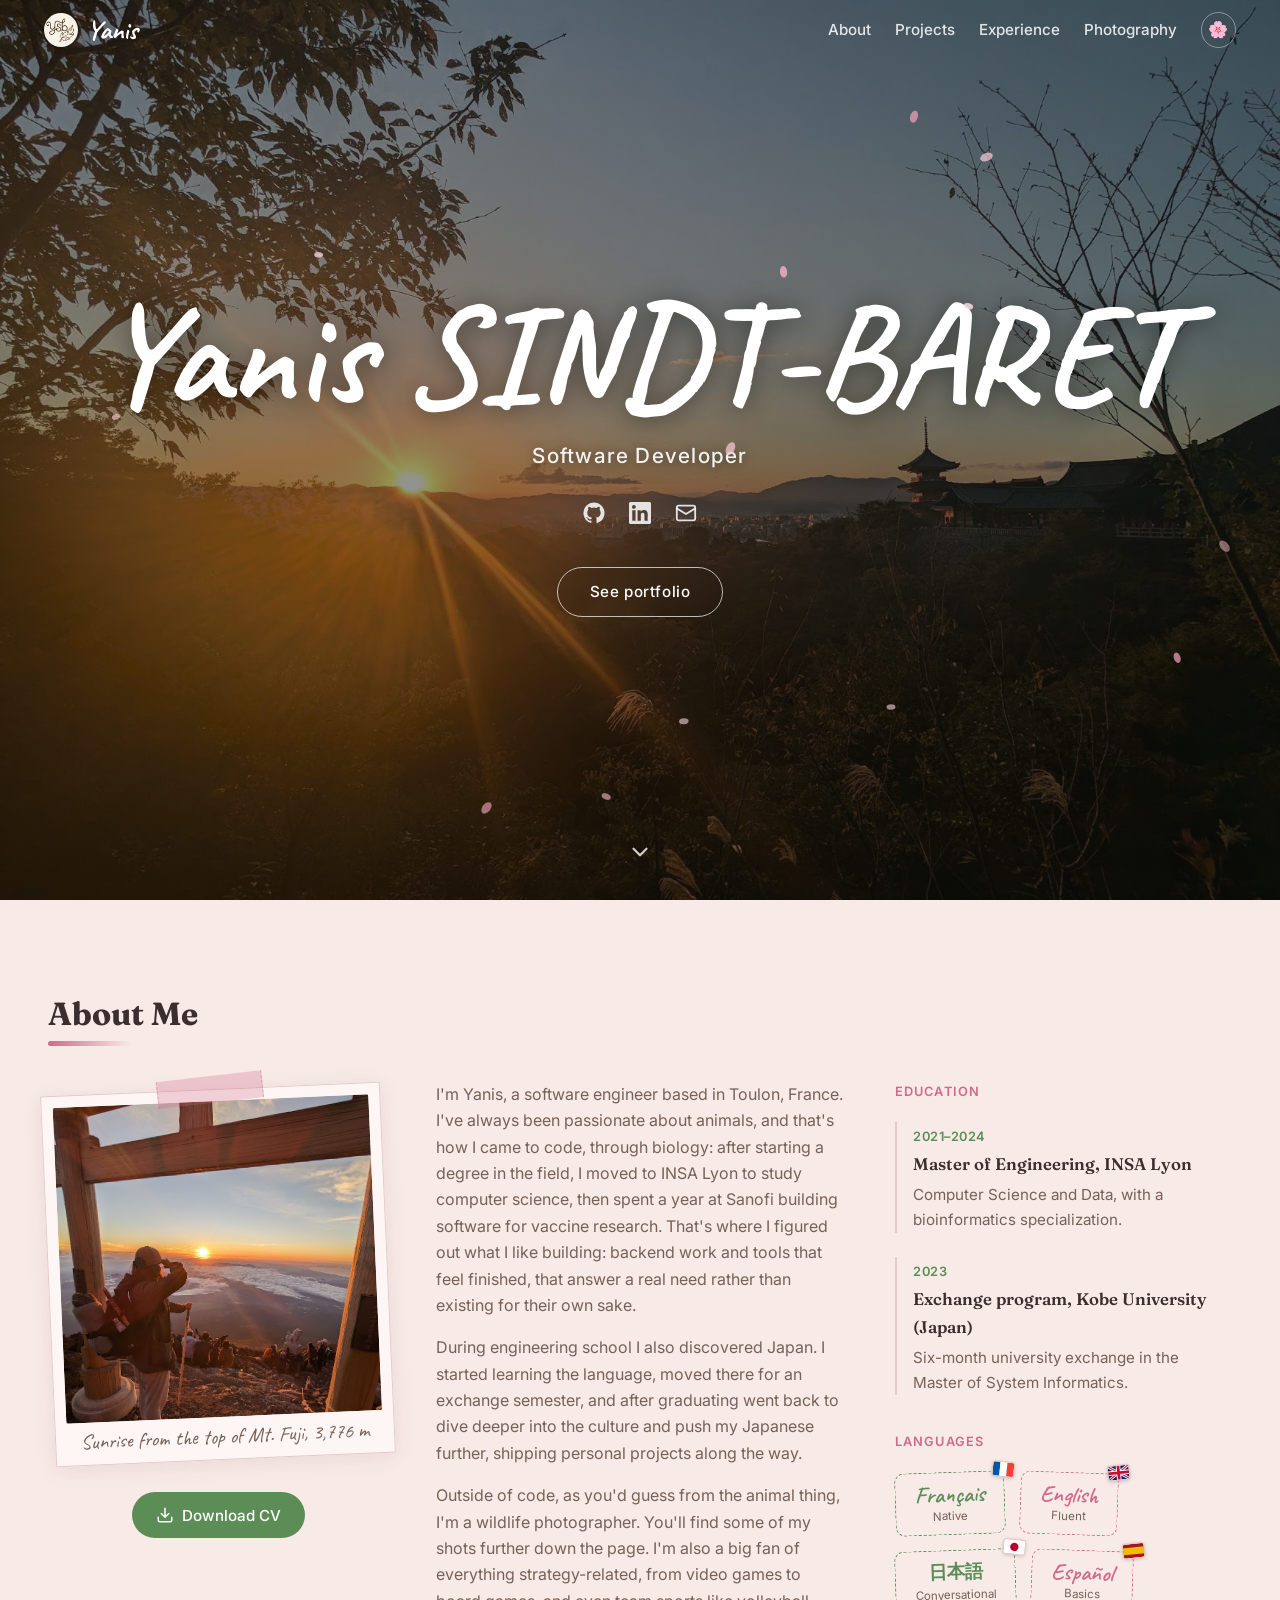
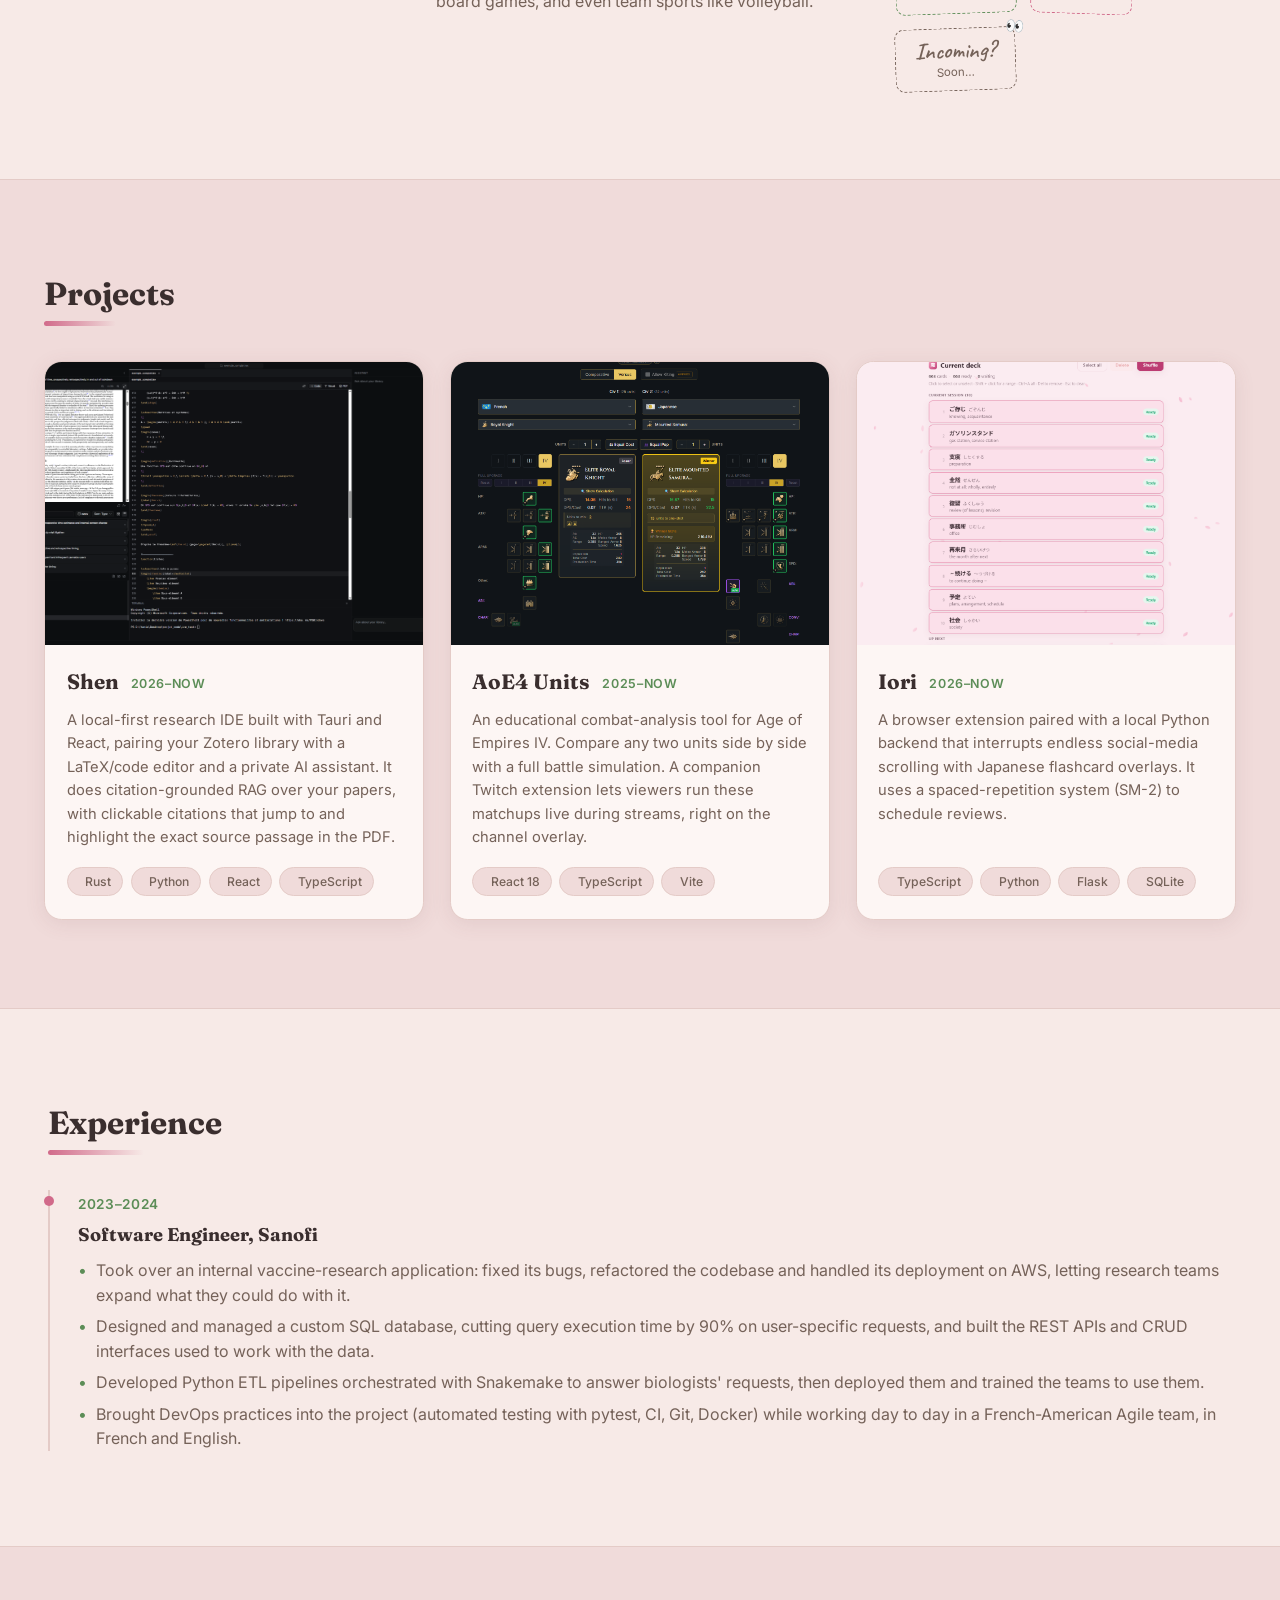
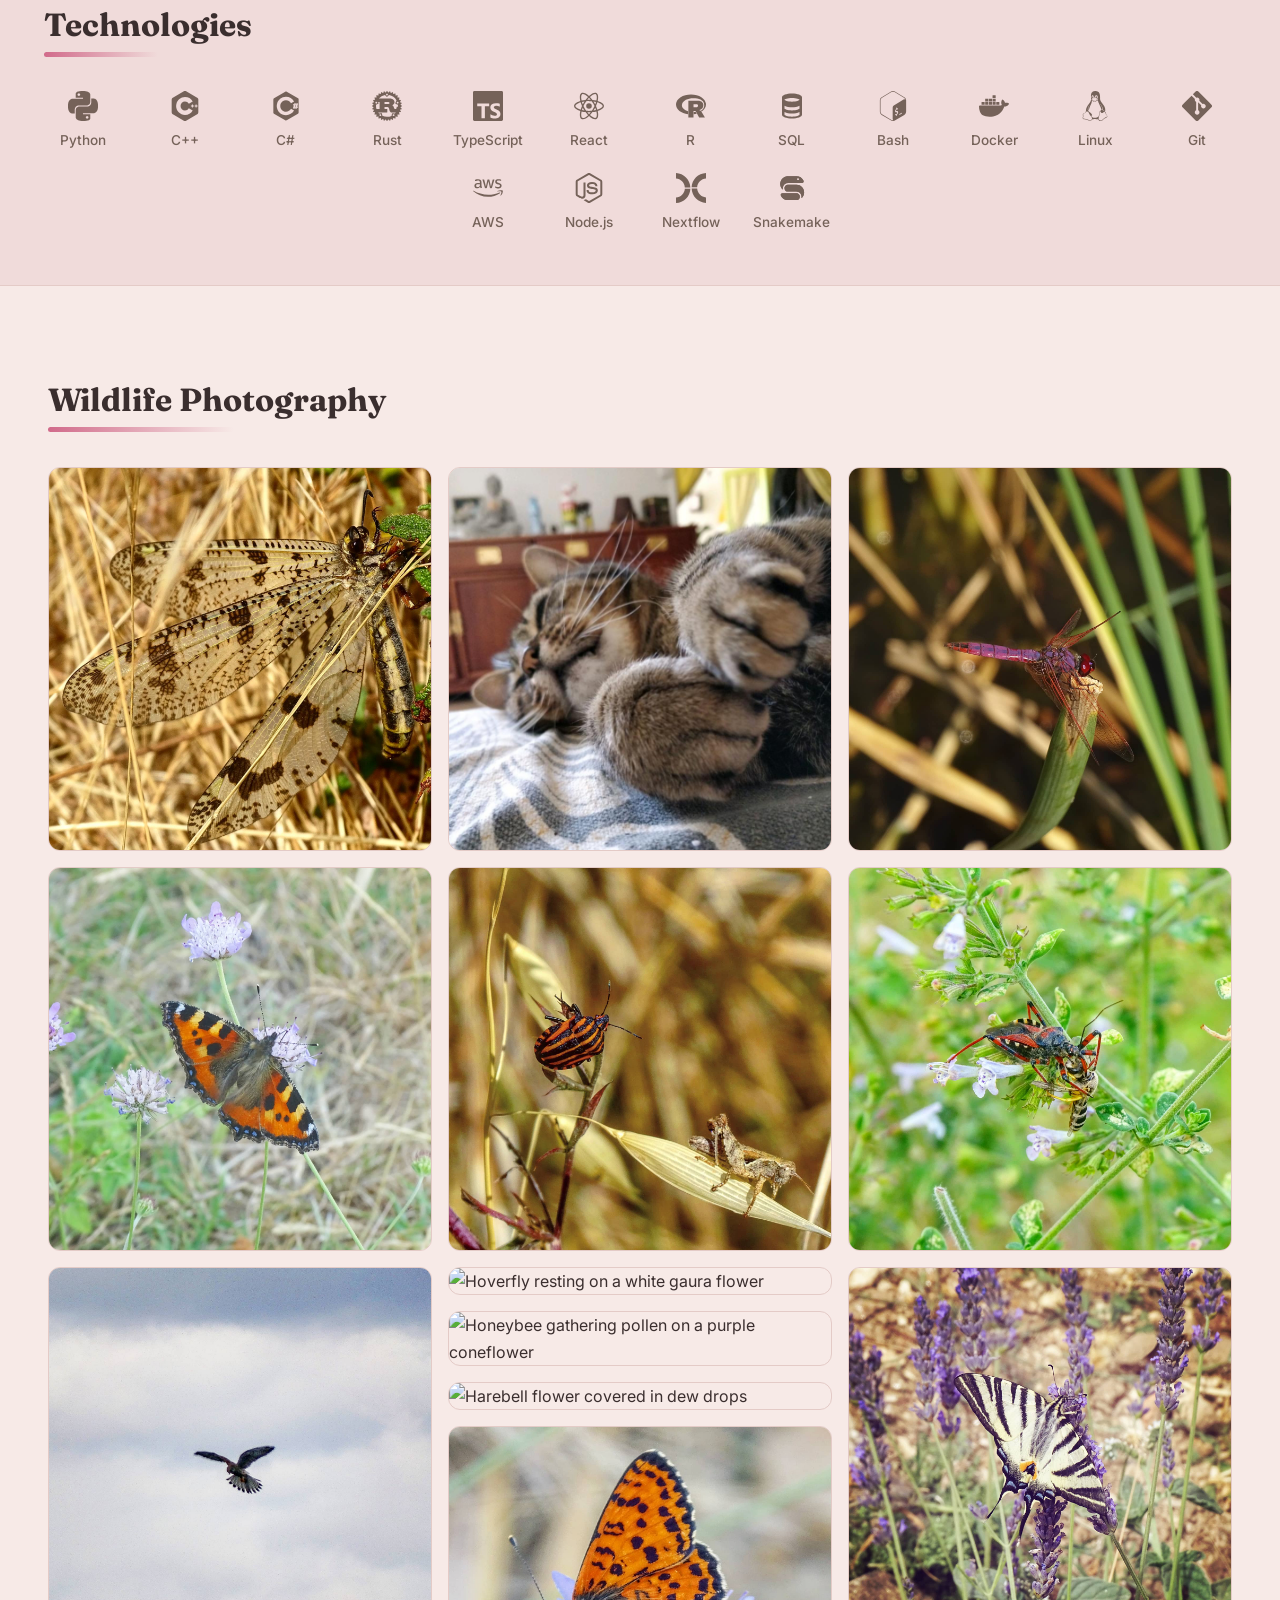
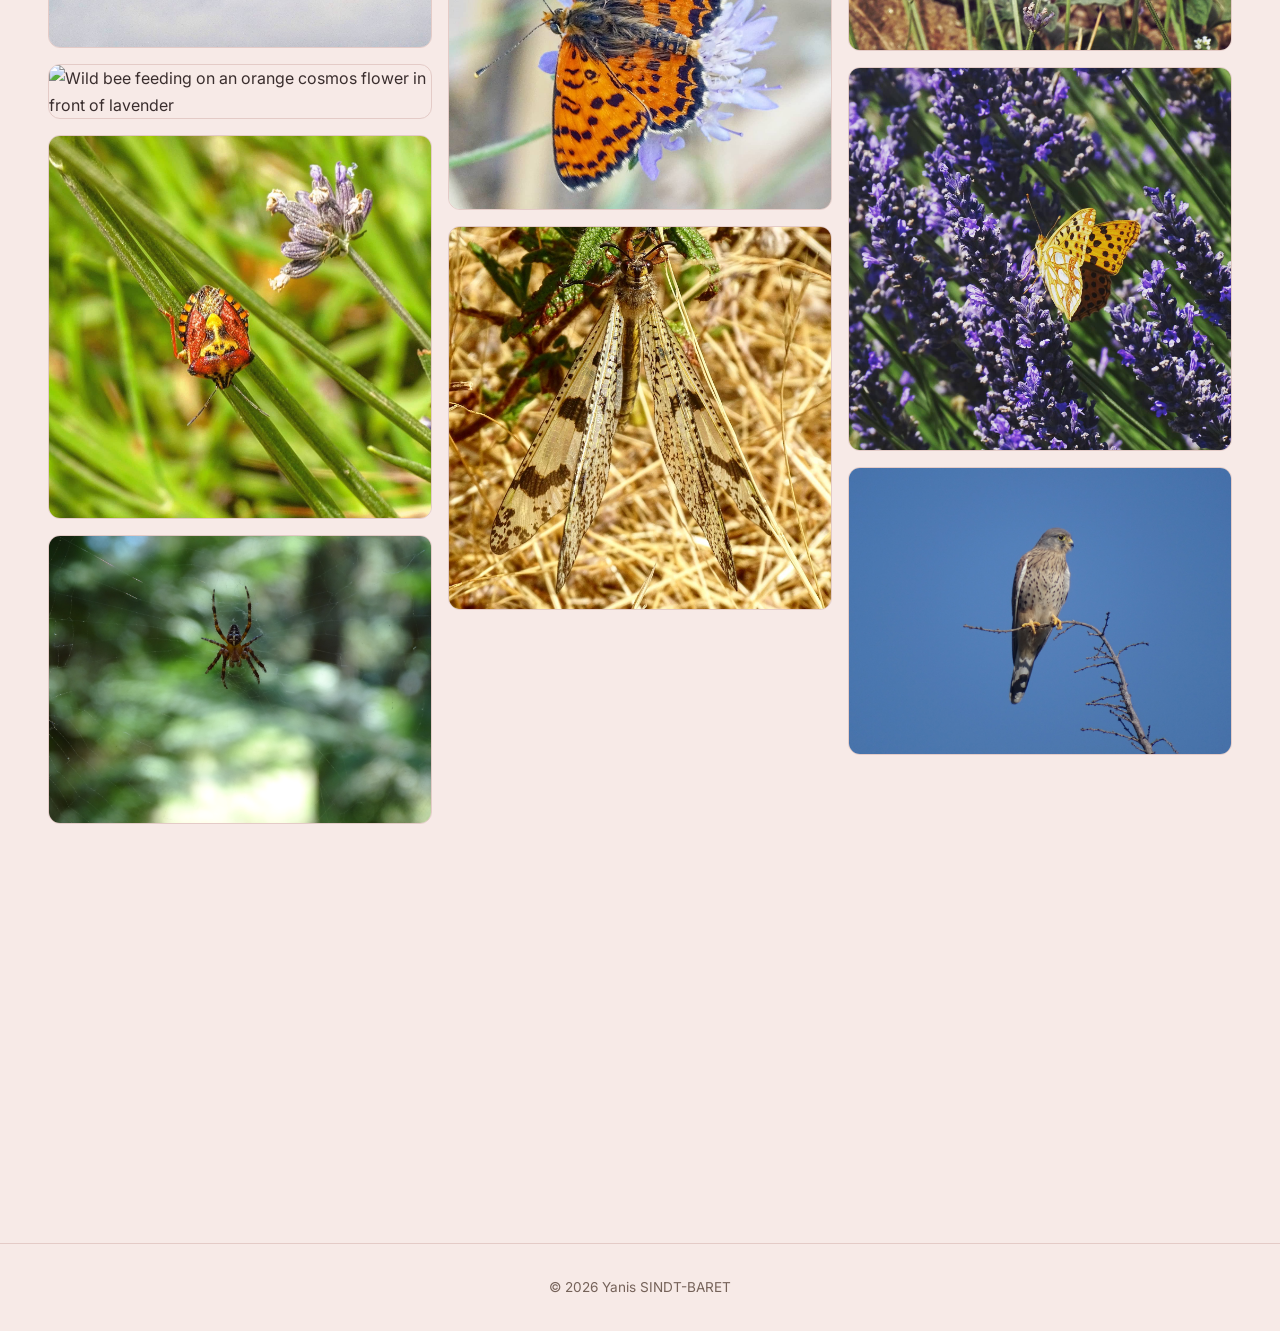
==== index.html @ 49540dfc "init" ====
<!DOCTYPE html>
<html lang="en">

<head>
  <meta charset="UTF-8">
  <meta name="viewport" content="width=device-width, initial-scale=1.0">
  <title>Yanis · Software Developer</title>
  <meta name="description"
    content="Portfolio of Yanis, software developer. Technologies, experience, projects and wildlife photography.">
  <link rel="icon" type="image/png" href="assets/favicon.png">
  <link rel="apple-touch-icon" href="assets/favicon.png">
  <link rel="preconnect" href="https://fonts.googleapis.com">
  <link rel="preconnect" href="https://fonts.gstatic.com" crossorigin>
  <link
    href="https://fonts.googleapis.com/css2?family=Caveat:wght@600;700&family=Fraunces:opsz,wght@9..144,600;9..144,700&family=Inter:wght@400;500;600&display=swap"
    rel="stylesheet">
  <link rel="stylesheet" href="https://cdn.jsdelivr.net/npm/devicon@2.16.0/devicon.min.css">
  <link rel="stylesheet" href="css/style.css">
</head>

<body>

  <header class="site-header" id="site-header">
    <nav class="nav container">
      <a href="#top" class="nav-logo"><img src="assets/favicon.png" alt="">Yanis</a>
      <div class="nav-links">
        <a href="#about">About</a>
        <a href="#projects">Projects</a>
        <a href="#experience">Experience</a>
        <a href="#photography">Photography</a>
        <button id="theme-toggle" class="theme-toggle" aria-label="Change season theme">
          <span class="season-icon icon-spring" aria-hidden="true">🌸</span>
          <span class="season-icon icon-summer" aria-hidden="true">☀️</span>
          <span class="season-icon icon-autumn" aria-hidden="true">🍂</span>
          <span class="season-icon icon-winter" aria-hidden="true">❄️</span>
        </button>
      </div>
    </nav>
  </header>

  <main id="top">

    <!-- ============ HERO (full-screen photo cover) ============ -->
    <section class="hero">
      <div class="hero-content">
        <h1 class="hero-name">Yanis SINDT-BARET</h1>
        <p class="hero-title">Software Developer</p>
        <div class="hero-links">
          <a href="https://github.com/f2ire" target="_blank" rel="noopener" aria-label="GitHub">
            <svg viewBox="0 0 24 24" width="22" height="22" fill="currentColor">
              <path
                d="M12 .5C5.65.5.5 5.65.5 12c0 5.08 3.29 9.39 7.86 10.91.58.11.79-.25.79-.55 0-.27-.01-1.17-.02-2.12-3.2.7-3.87-1.36-3.87-1.36-.52-1.33-1.28-1.68-1.28-1.68-1.04-.71.08-.7.08-.7 1.15.08 1.76 1.18 1.76 1.18 1.03 1.76 2.69 1.25 3.34.96.1-.74.4-1.25.72-1.54-2.55-.29-5.23-1.28-5.23-5.68 0-1.26.45-2.28 1.18-3.09-.12-.29-.51-1.46.11-3.05 0 0 .96-.31 3.15 1.18a10.9 10.9 0 0 1 5.74 0c2.19-1.49 3.15-1.18 3.15-1.18.62 1.59.23 2.76.11 3.05.74.81 1.18 1.83 1.18 3.09 0 4.41-2.69 5.38-5.25 5.67.41.35.77 1.05.77 2.12 0 1.53-.01 2.76-.01 3.14 0 .3.2.67.8.55A11.52 11.52 0 0 0 23.5 12C23.5 5.65 18.35.5 12 .5z" />
            </svg>
          </a>
          <a href="https://www.linkedin.com/in/yanissb/" target="_blank" rel="noopener" aria-label="LinkedIn">
            <svg viewBox="0 0 24 24" width="22" height="22" fill="currentColor">
              <path
                d="M20.45 20.45h-3.55v-5.57c0-1.33-.03-3.04-1.85-3.04-1.86 0-2.14 1.45-2.14 2.94v5.67H9.35V9h3.41v1.56h.05c.47-.9 1.63-1.85 3.36-1.85 3.6 0 4.27 2.37 4.27 5.45v6.29zM5.34 7.43a2.06 2.06 0 1 1 0-4.12 2.06 2.06 0 0 1 0 4.12zM7.12 20.45H3.56V9h3.56v11.45zM22.22 0H1.77C.79 0 0 .77 0 1.72v20.55C0 23.23.79 24 1.77 24h20.45c.98 0 1.78-.77 1.78-1.73V1.72C24 .77 23.2 0 22.22 0z" />
            </svg>
          </a>
          <a href="mailto:yanisfiire@gmail.com" aria-label="Email">
            <svg viewBox="0 0 24 24" width="22" height="22" fill="none" stroke="currentColor" stroke-width="2"
              stroke-linecap="round" stroke-linejoin="round">
              <rect x="2" y="4" width="20" height="16" rx="2" />
              <path d="m22 7-10 6L2 7" />
            </svg>
          </a>
        </div>
        <a href="#projects" class="hero-cta">See portfolio</a>
      </div>
      <a href="#about" class="hero-scroll" aria-label="Scroll down">
        <svg viewBox="0 0 24 24" width="26" height="26" fill="none" stroke="currentColor" stroke-width="2"
          stroke-linecap="round" stroke-linejoin="round">
          <path d="m6 9 6 6 6-6" />
        </svg>
      </a>
    </section>

    <!-- ============ ABOUT ME (bio + education) ============ -->
    <section id="about" class="section">
      <div class="container">
        <h2 class="section-title">About Me</h2>
        <div class="about-grid">
          <div class="about-photo-col">
            <figure class="about-photo polaroid">
              <img src="photo/me.jpg" alt="Yanis watching the sunrise from the summit of Mount Fuji">
              <figcaption>Sunrise from the top of Mt. Fuji, 3,776 m</figcaption>
            </figure>
            <a href="assets/resume.pdf" class="btn-resume" download>
              <svg viewBox="0 0 24 24" width="18" height="18" fill="none" stroke="currentColor" stroke-width="2"
                stroke-linecap="round" stroke-linejoin="round">
                <path d="M21 15v4a2 2 0 0 1-2 2H5a2 2 0 0 1-2-2v-4M7 10l5 5 5-5M12 15V3" />
              </svg>
              Download CV
            </a>
          </div>
          <div class="about-bio">
            <p>
              I'm Yanis, a software engineer based in Toulon, France. I've always been passionate about animals, and
              that's how I came to code, through biology: after starting a degree in the field, I moved to INSA Lyon to
              study computer science, then spent a year at Sanofi building software for vaccine research. That's where I
              figured out what I like building: backend work and tools that feel finished, that answer a real need
              rather than existing for their own sake.
            </p>
            <p>
              During engineering school I also discovered Japan. I started learning the language, moved there for an
              exchange semester, and after graduating went back to dive deeper into the culture and push my Japanese
              further, shipping personal projects along the way.
            </p>
            <p>
              Outside of code, as you'd guess from the animal thing, I'm a wildlife photographer. You'll find some of my
              shots further down the page. I'm also a big fan of everything strategy-related, from video games to board
              games, and even team sports like volleyball.
            </p>
          </div>
          <div class="about-education">
            <div class="about-block">
              <h3 class="about-subtitle">Education</h3>
              <div class="edu-item reveal">
                <span class="edu-date">2021–2024</span>
                <h4 class="edu-degree">Master of Engineering, INSA Lyon</h4>
                <p class="edu-desc">Computer Science and Data, with a bioinformatics specialization.</p>
              </div>
              <div class="edu-item reveal">
                <span class="edu-date">2023</span>
                <h4 class="edu-degree">Exchange program, Kobe University (Japan)</h4>
                <p class="edu-desc">Six-month university exchange in the Master of System Informatics.</p>
              </div>
            </div>
            <div class="about-block">
              <h3 class="about-subtitle">Languages</h3>
              <ul class="lang-stamps reveal">
                <li class="lang-stamp">
                  <svg class="lang-flag" viewBox="0 0 3 2" aria-hidden="true">
                    <rect width="1" height="2" fill="#0055A4" />
                    <rect x="1" width="1" height="2" fill="#ffffff" />
                    <rect x="2" width="1" height="2" fill="#EF4135" />
                  </svg>
                  <span class="lang-hello">Français</span>
                  <span class="lang-level">Native</span>
                </li>
                <li class="lang-stamp">
                  <svg class="lang-flag" viewBox="0 0 3 2" aria-hidden="true">
                    <rect width="3" height="2" fill="#012169" />
                    <path d="M0 0 3 2 M3 0 0 2" stroke="#ffffff" stroke-width="0.4" />
                    <path d="M0 0 3 2 M3 0 0 2" stroke="#C8102E" stroke-width="0.16" />
                    <path d="M1.5 0 V2 M0 1 H3" stroke="#ffffff" stroke-width="0.66" />
                    <path d="M1.5 0 V2 M0 1 H3" stroke="#C8102E" stroke-width="0.4" />
                  </svg>
                  <span class="lang-hello">English</span>
                  <span class="lang-level">Fluent</span>
                </li>
                <li class="lang-stamp">
                  <svg class="lang-flag" viewBox="0 0 3 2" aria-hidden="true">
                    <rect width="3" height="2" fill="#ffffff" />
                    <circle cx="1.5" cy="1" r="0.6" fill="#BC002D" />
                  </svg>
                  <span class="lang-hello" lang="ja">日本語</span>
                  <span class="lang-level">Conversational</span>
                </li>
                <li class="lang-stamp">
                  <svg class="lang-flag" viewBox="0 0 3 2" aria-hidden="true">
                    <rect width="3" height="2" fill="#AA151B" />
                    <rect y="0.5" width="3" height="1" fill="#F1BF00" />
                  </svg>
                  <span class="lang-hello">Español</span>
                  <span class="lang-level">Basics</span>
                </li>
                <li class="lang-stamp lang-stamp-teaser">
                  <span class="lang-flag lang-flag-emoji" aria-hidden="true">👀</span>
                  <span class="lang-hello">Incoming?</span>
                  <span class="lang-level">Soon…</span>
                </li>
              </ul>
            </div>
          </div>
        </div>
      </div>
    </section>

    <!-- ============ PROJECTS ============ -->
    <section id="projects" class="section section-alt">
      <div class="container">
        <h2 class="section-title">Projects</h2>

        <div class="project-grid">

          <article class="project-card reveal">
            <a class="card-link" href="projects/shen.html" aria-label="Shen, project details"></a>
            <div class="project-media">
              <img src="assets/projects/Shen-project.png" alt="Shen screenshot">
              <div class="project-links">
                <a class="project-link" href="https://github.com/shen-industries/shen" target="_blank" rel="noopener"
                  aria-label="Shen on GitHub">
                  <svg viewBox="0 0 24 24" width="19" height="19" fill="currentColor">
                    <path
                      d="M12 .5C5.65.5.5 5.65.5 12c0 5.08 3.29 9.39 7.86 10.91.58.11.79-.25.79-.55 0-.27-.01-1.17-.02-2.12-3.2.7-3.87-1.36-3.87-1.36-.52-1.33-1.28-1.68-1.28-1.68-1.04-.71.08-.7.08-.7 1.15.08 1.76 1.18 1.76 1.18 1.03 1.76 2.69 1.25 3.34.96.1-.74.4-1.25.72-1.54-2.55-.29-5.23-1.28-5.23-5.68 0-1.26.45-2.28 1.18-3.09-.12-.29-.51-1.46.11-3.05 0 0 .96-.31 3.15 1.18a10.9 10.9 0 0 1 5.74 0c2.19-1.49 3.15-1.18 3.15-1.18.62 1.59.23 2.76.11 3.05.74.81 1.18 1.83 1.18 3.09 0 4.41-2.69 5.38-5.25 5.67.41.35.77 1.05.77 2.12 0 1.53-.01 2.76-.01 3.14 0 .3.2.67.8.55A11.52 11.52 0 0 0 23.5 12C23.5 5.65 18.35.5 12 .5z" />
                  </svg>
                </a>
              </div>
            </div>
            <div class="project-body">
              <h3 class="project-name">Shen <span class="project-date">2026–now</span></h3>
              <p class="project-desc">
                A local-first research IDE built with Tauri and React, pairing your Zotero library with a LaTeX/code
                editor and a private AI assistant. It does citation-grounded RAG over your papers, with clickable
                citations that jump to and highlight the exact source passage in the PDF.
              </p>
              <ul class="project-stack">
                <li><i class="devicon-rust-original"></i>Rust</li>
                <li><i class="devicon-python-plain colored"></i>Python</li>
                <li><i class="devicon-react-original colored"></i>React</li>
                <li><i class="devicon-typescript-plain colored"></i>TypeScript</li>
              </ul>
            </div>
          </article>

          <article class="project-card reveal">
            <a class="card-link" href="projects/aoe4units.html" aria-label="AoE4 Units, project details"></a>
            <div class="project-media">
              <img src="assets/projects/aoe4units_ex.png" alt="AoE4 Units screenshot">
              <div class="project-links">
                <a class="project-link" href="https://www.aoe4units.com" target="_blank" rel="noopener"
                  aria-label="AoE4 Units live site">
                  <svg viewBox="0 0 24 24" width="19" height="19" fill="none" stroke="currentColor" stroke-width="2"
                    stroke-linecap="round" stroke-linejoin="round">
                    <path d="M18 13v6a2 2 0 0 1-2 2H5a2 2 0 0 1-2-2V8a2 2 0 0 1 2-2h6" />
                    <path d="M15 3h6v6" />
                    <path d="M10 14 21 3" />
                  </svg>
                </a>
                <a class="project-link" href="https://github.com/f2ire/aoe4units" target="_blank" rel="noopener"
                  aria-label="AoE4 Units on GitHub">
                  <svg viewBox="0 0 24 24" width="19" height="19" fill="currentColor">
                    <path
                      d="M12 .5C5.65.5.5 5.65.5 12c0 5.08 3.29 9.39 7.86 10.91.58.11.79-.25.79-.55 0-.27-.01-1.17-.02-2.12-3.2.7-3.87-1.36-3.87-1.36-.52-1.33-1.28-1.68-1.28-1.68-1.04-.71.08-.7.08-.7 1.15.08 1.76 1.18 1.76 1.18 1.03 1.76 2.69 1.25 3.34.96.1-.74.4-1.25.72-1.54-2.55-.29-5.23-1.28-5.23-5.68 0-1.26.45-2.28 1.18-3.09-.12-.29-.51-1.46.11-3.05 0 0 .96-.31 3.15 1.18a10.9 10.9 0 0 1 5.74 0c2.19-1.49 3.15-1.18 3.15-1.18.62 1.59.23 2.76.11 3.05.74.81 1.18 1.83 1.18 3.09 0 4.41-2.69 5.38-5.25 5.67.41.35.77 1.05.77 2.12 0 1.53-.01 2.76-.01 3.14 0 .3.2.67.8.55A11.52 11.52 0 0 0 23.5 12C23.5 5.65 18.35.5 12 .5z" />
                  </svg>
                </a>
              </div>
            </div>
            <div class="project-body">
              <h3 class="project-name"> AoE4 Units <span class="project-date">2025–now</span></h3>
              <p class="project-desc">
                An educational combat-analysis tool for Age of Empires IV. Compare any two units side by side with a
                full battle simulation. A companion Twitch extension lets viewers run these matchups live during
                streams, right on the channel overlay.
              </p>
              <ul class="project-stack">
                <li><i class="devicon-react-original colored"></i>React 18</li>
                <li><i class="devicon-typescript-plain colored"></i>TypeScript</li>
                <li><i class="devicon-vitejs-plain colored"></i>Vite</li>
              </ul>
            </div>
          </article>

          <article class="project-card reveal">
            <a class="card-link" href="projects/iori.html" aria-label="Iori, project details"></a>
            <div class="project-media">
              <img src="assets/projects/iori_deck.png" alt="Iori app screenshot">
              <div class="project-links">
                <a class="project-link" href="https://github.com/f2ire/iori" target="_blank" rel="noopener"
                  aria-label="Iori on GitHub">
                  <svg viewBox="0 0 24 24" width="19" height="19" fill="currentColor">
                    <path
                      d="M12 .5C5.65.5.5 5.65.5 12c0 5.08 3.29 9.39 7.86 10.91.58.11.79-.25.79-.55 0-.27-.01-1.17-.02-2.12-3.2.7-3.87-1.36-3.87-1.36-.52-1.33-1.28-1.68-1.28-1.68-1.04-.71.08-.7.08-.7 1.15.08 1.76 1.18 1.76 1.18 1.03 1.76 2.69 1.25 3.34.96.1-.74.4-1.25.72-1.54-2.55-.29-5.23-1.28-5.23-5.68 0-1.26.45-2.28 1.18-3.09-.12-.29-.51-1.46.11-3.05 0 0 .96-.31 3.15 1.18a10.9 10.9 0 0 1 5.74 0c2.19-1.49 3.15-1.18 3.15-1.18.62 1.59.23 2.76.11 3.05.74.81 1.18 1.83 1.18 3.09 0 4.41-2.69 5.38-5.25 5.67.41.35.77 1.05.77 2.12 0 1.53-.01 2.76-.01 3.14 0 .3.2.67.8.55A11.52 11.52 0 0 0 23.5 12C23.5 5.65 18.35.5 12 .5z" />
                  </svg>
                </a>
              </div>
            </div>
            <div class="project-body">
              <h3 class="project-name">Iori <span class="project-date">2026–now</span></h3>
              <p class="project-desc">
                A browser extension paired with a local Python backend that interrupts endless social-media scrolling
                with Japanese flashcard overlays. It uses a spaced-repetition system (SM-2) to schedule reviews.
              </p>
              <ul class="project-stack">
                <li><i class="devicon-typescript-plain colored"></i>TypeScript</li>
                <li><i class="devicon-python-plain colored"></i>Python</li>
                <li><i class="devicon-flask-original"></i>Flask</li>
                <li><i class="devicon-sqlite-plain"></i>SQLite</li>
              </ul>
            </div>
          </article>



        </div>
      </div>
    </section>

    <!-- ============ EXPERIENCE (professional) ============ -->
    <section id="experience" class="section">
      <div class="container">
        <h2 class="section-title">Experience</h2>
        <div class="timeline">
          <div class="timeline-item reveal">
            <span class="timeline-date">2023–2024</span>
            <h3 class="timeline-role">Software Engineer, Sanofi</h3>
            <ul class="timeline-desc timeline-bullets">
              <li>Took over an internal vaccine-research application: fixed its bugs, refactored the codebase and
                handled its deployment on AWS, letting research teams expand what they could do with it.</li>
              <li>Designed and managed a custom SQL database, cutting query execution time by 90% on user-specific
                requests, and built the REST APIs and CRUD interfaces used to work with the data.</li>
              <li>Developed Python ETL pipelines orchestrated with Snakemake to answer biologists' requests, then
                deployed them and trained the teams to use them.</li>
              <li>Brought DevOps practices into the project (automated testing with pytest, CI, Git, Docker) while
                working day to day in a French-American Agile team, in French and English.</li>
            </ul>
          </div>
        </div>
      </div>
    </section>

    <!-- ============ TECHNOLOGIES ============ -->
    <section id="technologies" class="section section-alt">
      <div class="container">
        <h2 class="section-title">Technologies</h2>
        <div class="tech-grid">
          <div class="tech-item reveal">
            <svg viewBox="0 0 24 24" width="34" height="34" fill="currentColor" aria-hidden="true">
              <path
                d="M14.25.18l.9.2.73.26.59.3.45.32.34.34.25.34.16.33.1.3.04.26.02.2-.01.13V8.5l-.05.63-.13.55-.21.46-.26.38-.3.31-.33.25-.35.19-.35.14-.33.1-.3.07-.26.04-.21.02H8.77l-.69.05-.59.14-.5.22-.41.27-.33.32-.27.35-.2.36-.15.37-.1.35-.07.32-.04.27-.02.21v3.06H3.17l-.21-.03-.28-.07-.32-.12-.35-.18-.36-.26-.36-.36-.35-.46-.32-.59-.28-.73-.21-.88-.14-1.05-.05-1.23.06-1.22.16-1.04.24-.87.32-.71.36-.57.4-.44.42-.33.42-.24.4-.16.36-.1.32-.05.24-.01h.16l.06.01h8.16v-.83H6.18l-.01-2.75-.02-.37.05-.34.11-.31.17-.28.25-.26.31-.23.38-.2.44-.18.51-.15.58-.12.64-.1.71-.06.77-.04.84-.02 1.27.05zm-6.3 1.98l-.23.33-.08.41.08.41.23.34.33.22.41.09.41-.09.33-.22.23-.34.08-.41-.08-.41-.23-.33-.33-.22-.41-.09-.41.09zm13.09 3.95l.28.06.32.12.35.18.36.27.36.35.35.47.32.59.28.73.21.88.14 1.04.05 1.23-.06 1.23-.16 1.04-.24.86-.32.71-.36.57-.4.45-.42.33-.42.24-.4.16-.36.09-.32.05-.24.02-.16-.01h-8.22v.82h5.84l.01 2.76.02.36-.05.34-.11.31-.17.29-.25.25-.31.24-.38.2-.44.17-.51.15-.58.13-.64.09-.71.07-.77.04-.84.01-1.27-.04-1.07-.14-.9-.2-.73-.25-.59-.3-.45-.33-.34-.34-.25-.34-.16-.33-.1-.3-.04-.25-.02-.2.01-.13v-5.34l.05-.64.13-.54.21-.46.26-.38.3-.32.33-.24.35-.2.35-.14.33-.1.3-.06.26-.04.21-.02.13-.01h5.84l.69-.05.59-.14.5-.21.41-.28.33-.32.27-.35.2-.36.15-.36.1-.35.07-.32.04-.28.02-.21V6.07h2.09l.14.01zm-6.47 14.25l-.23.33-.08.41.08.41.23.33.33.23.41.08.41-.08.33-.23.23-.33.08-.41-.08-.41-.23-.33-.33-.23-.41-.08-.41.08z" />
            </svg>
            <span>Python</span>
          </div>
          <div class="tech-item reveal">
            <svg viewBox="0 0 24 24" width="34" height="34" fill="currentColor" aria-hidden="true">
              <path
                d="M22.394 6c-.167-.29-.398-.543-.652-.69L12.926.22c-.509-.294-1.34-.294-1.848 0L2.26 5.31c-.508.293-.923 1.013-.923 1.6v10.18c0 .294.104.62.271.91.167.29.398.543.652.69l8.816 5.09c.508.293 1.34.293 1.848 0l8.816-5.09c.254-.147.485-.4.652-.69.167-.29.27-.616.27-.91V6.91c.003-.294-.1-.62-.268-.91zM12 19.11c-3.92 0-7.109-3.19-7.109-7.11 0-3.92 3.19-7.11 7.11-7.11a7.133 7.133 0 016.156 3.553l-3.076 1.78a3.567 3.567 0 00-3.08-1.78A3.56 3.56 0 008.444 12 3.56 3.56 0 0012 15.555a3.57 3.57 0 003.08-1.778l3.078 1.78A7.135 7.135 0 0112 19.11zm7.11-6.715h-.79v.79h-.79v-.79h-.79v-.79h.79v-.79h.79v.79h.79zm2.962 0h-.79v.79h-.79v-.79h-.79v-.79h.79v-.79h.79v.79h.79z" />
            </svg>
            <span>C++</span>
          </div>
          <div class="tech-item reveal">
            <svg viewBox="0 0 128 128" width="34" height="34" fill="currentColor" aria-hidden="true">
              <path
                d="M117.5 33.5l.3-.2c-.6-1.1-1.5-2.1-2.4-2.6L67.1 2.9c-.8-.5-1.9-.7-3.1-.7-1.2 0-2.3.3-3.1.7l-48 27.9c-1.7 1-2.9 3.5-2.9 5.4v55.7c0 1.1.2 2.3.9 3.4l-.2.1c.5.8 1.2 1.5 1.9 1.9l48.2 27.9c.8.5 1.9.7 3.1.7 1.2 0 2.3-.3 3.1-.7l48-27.9c1.7-1 2.9-3.5 2.9-5.4V36.1c.1-.8 0-1.7-.4-2.6zm-53.5 70c-21.8 0-39.5-17.7-39.5-39.5S42.2 24.5 64 24.5c14.7 0 27.5 8.1 34.3 20l-13 7.5C81.1 44.5 73.1 39.5 64 39.5c-13.5 0-24.5 11-24.5 24.5s11 24.5 24.5 24.5c9.1 0 17.1-5 21.3-12.4l12.9 7.6c-6.8 11.8-19.6 19.8-34.2 19.8zM115 62h-3.2l-.9 4h4.1v5h-5l-1.2 6h-4.9l1.2-6h-3.8l-1.2 6h-4.8l1.2-6H94v-5h3.5l.9-4H94v-5h5.3l1.2-6h4.9l-1.2 6h3.8l1.2-6h4.8l-1.2 6h2.2v5zm-12.7 4h3.8l.9-4h-3.8z" />
            </svg>
            <span>C#</span>
          </div>
          <div class="tech-item reveal">
            <svg viewBox="0 0 24 24" width="34" height="34" fill="currentColor" aria-hidden="true">
              <path
                d="M23.8346 11.7033l-1.0073-.6236a13.7268 13.7268 0 00-.0283-.2936l.8656-.8069a.3483.3483 0 00-.1154-.578l-1.1066-.414a8.4958 8.4958 0 00-.087-.2856l.6904-.9587a.3462.3462 0 00-.2257-.5446l-1.1663-.1894a9.3574 9.3574 0 00-.1407-.2622l.49-1.0761a.3437.3437 0 00-.0274-.3361.3486.3486 0 00-.3006-.154l-1.1845.0416a6.7444 6.7444 0 00-.1873-.2268l.2723-1.153a.3472.3472 0 00-.417-.4172l-1.1532.2724a14.0183 14.0183 0 00-.2278-.1873l.0415-1.1845a.3442.3442 0 00-.49-.328l-1.076.491c-.0872-.0476-.1742-.0952-.2623-.1407l-.1903-1.1673A.3483.3483 0 0016.256.955l-.9597.6905a8.4867 8.4867 0 00-.2855-.086l-.414-1.1066a.3483.3483 0 00-.5781-.1154l-.8069.8666a9.2936 9.2936 0 00-.2936-.0284L12.2946.1683a.3462.3462 0 00-.5892 0l-.6236 1.0073a13.7383 13.7383 0 00-.2936.0284L9.9803.3374a.3462.3462 0 00-.578.1154l-.4141 1.1065c-.0962.0274-.1903.0567-.2855.086L7.744.955a.3483.3483 0 00-.5447.2258L7.009 2.348a9.3574 9.3574 0 00-.2622.1407l-1.0762-.491a.3462.3462 0 00-.49.328l.0416 1.1845a7.9826 7.9826 0 00-.2278.1873L3.8413 3.425a.3472.3472 0 00-.4171.4171l.2713 1.1531c-.0628.075-.1255.1509-.1863.2268l-1.1845-.0415a.3462.3462 0 00-.328.49l.491 1.0761a9.167 9.167 0 00-.1407.2622l-1.1662.1894a.3483.3483 0 00-.2258.5446l.6904.9587a13.303 13.303 0 00-.087.2855l-1.1065.414a.3483.3483 0 00-.1155.5781l.8656.807a9.2936 9.2936 0 00-.0283.2935l-1.0073.6236a.3442.3442 0 000 .5892l1.0073.6236c.008.0982.0182.1964.0283.2936l-.8656.8079a.3462.3462 0 00.1155.578l1.1065.4141c.0273.0962.0567.1914.087.2855l-.6904.9587a.3452.3452 0 00.2268.5447l1.1662.1893c.0456.088.0922.1751.1408.2622l-.491 1.0762a.3462.3462 0 00.328.49l1.1834-.0415c.0618.0769.1235.1528.1873.2277l-.2713 1.1541a.3462.3462 0 00.4171.4161l1.153-.2713c.075.0638.151.1255.2279.1863l-.0415 1.1845a.3442.3442 0 00.49.327l1.0761-.49c.087.0486.1741.0951.2622.1407l.1903 1.1662a.3483.3483 0 00.5447.2268l.9587-.6904a9.299 9.299 0 00.2855.087l.414 1.1066a.3452.3452 0 00.5781.1154l.8079-.8656c.0972.0111.1954.0203.2936.0294l.6236 1.0073a.3472.3472 0 00.5892 0l.6236-1.0073c.0982-.0091.1964-.0183.2936-.0294l.8069.8656a.3483.3483 0 00.578-.1154l.4141-1.1066a8.4626 8.4626 0 00.2855-.087l.9587.6904a.3452.3452 0 00.5447-.2268l.1903-1.1662c.088-.0456.1751-.0931.2622-.1407l1.0762.49a.3472.3472 0 00.49-.327l-.0415-1.1845a6.7267 6.7267 0 00.2267-.1863l1.1531.2713a.3472.3472 0 00.4171-.416l-.2713-1.1542c.0628-.0749.1255-.1508.1863-.2278l1.1845.0415a.3442.3442 0 00.328-.49l-.49-1.076c.0475-.0872.0951-.1742.1407-.2623l1.1662-.1893a.3483.3483 0 00.2258-.5447l-.6904-.9587.087-.2855 1.1066-.414a.3462.3462 0 00.1154-.5781l-.8656-.8079c.0101-.0972.0202-.1954.0283-.2936l1.0073-.6236a.3442.3442 0 000-.5892zm-6.7413 8.3551a.7138.7138 0 01.2986-1.396.714.714 0 11-.2997 1.396zm-.3422-2.3142a.649.649 0 00-.7715.5l-.3573 1.6685c-1.1035.501-2.3285.7795-3.6193.7795a8.7368 8.7368 0 01-3.6951-.814l-.3574-1.6684a.648.648 0 00-.7714-.499l-1.473.3158a8.7216 8.7216 0 01-.7613-.898h7.1676c.081 0 .1356-.0141.1356-.088v-2.536c0-.074-.0536-.0881-.1356-.0881h-2.0966v-1.6077h2.2677c.2065 0 1.1065.0587 1.394 1.2088.0901.3533.2875 1.5044.4232 1.8729.1346.413.6833 1.2381 1.2685 1.2381h3.5716a.7492.7492 0 00.1296-.0131 8.7874 8.7874 0 01-.8119.9526zM6.8369 20.024a.714.714 0 11-.2997-1.396.714.714 0 01.2997 1.396zM4.1177 8.9972a.7137.7137 0 11-1.304.5791.7137.7137 0 011.304-.579zm-.8352 1.9813l1.5347-.6824a.65.65 0 00.33-.8585l-.3158-.7147h1.2432v5.6025H3.5669a8.7753 8.7753 0 01-.2834-3.348zm6.7343-.5437V8.7836h2.9601c.153 0 1.0792.1772 1.0792.8697 0 .575-.7107.7815-1.2948.7815zm10.7574 1.4862c0 .2187-.008.4363-.0243.651h-.9c-.09 0-.1265.0586-.1265.1477v.413c0 .973-.5487 1.1846-1.0296 1.2382-.4576.0517-.9648-.1913-1.0275-.4717-.2704-1.5186-.7198-1.8436-1.4305-2.4034.8817-.5599 1.799-1.386 1.799-2.4915 0-1.1936-.819-1.9458-1.3769-2.3153-.7825-.5163-1.6491-.6195-1.883-.6195H5.4682a8.7651 8.7651 0 014.907-2.7699l1.0974 1.151a.648.648 0 00.9182.0213l1.227-1.1743a8.7753 8.7753 0 016.0044 4.2762l-.8403 1.8982a.652.652 0 00.33.8585l1.6178.7188c.0283.2875.0425.577.0425.8717zm-9.3006-9.5993a.7128.7128 0 11.984 1.0316.7137.7137 0 01-.984-1.0316zm8.3389 6.71a.7107.7107 0 01.9395-.3625.7137.7137 0 11-.9405.3635z" />
            </svg>
            <span>Rust</span>
          </div>
          <div class="tech-item reveal">
            <svg viewBox="0 0 24 24" width="34" height="34" fill="currentColor" aria-hidden="true">
              <path
                d="M1.125 0C.502 0 0 .502 0 1.125v21.75C0 23.498.502 24 1.125 24h21.75c.623 0 1.125-.502 1.125-1.125V1.125C24 .502 23.498 0 22.875 0zm17.363 9.75c.612 0 1.154.037 1.627.111a6.38 6.38 0 0 1 1.306.34v2.458a3.95 3.95 0 0 0-.643-.361 5.093 5.093 0 0 0-.717-.26 5.453 5.453 0 0 0-1.426-.2c-.3 0-.573.028-.819.086a2.1 2.1 0 0 0-.623.242c-.17.104-.3.229-.393.374a.888.888 0 0 0-.14.49c0 .196.053.373.156.529.104.156.252.304.443.444s.423.276.696.41c.273.135.582.274.926.416.47.197.892.407 1.266.628.374.222.695.473.963.753.268.279.472.598.614.957.142.359.214.776.214 1.253 0 .657-.125 1.21-.373 1.656a3.033 3.033 0 0 1-1.012 1.085 4.38 4.38 0 0 1-1.487.596c-.566.12-1.163.18-1.79.18a9.916 9.916 0 0 1-1.84-.164 5.544 5.544 0 0 1-1.512-.493v-2.63a5.033 5.033 0 0 0 3.237 1.2c.333 0 .624-.03.872-.09.249-.06.456-.144.623-.25.166-.108.29-.234.373-.38a1.023 1.023 0 0 0-.074-1.089 2.12 2.12 0 0 0-.537-.5 5.597 5.597 0 0 0-.807-.444 27.72 27.72 0 0 0-1.007-.436c-.918-.383-1.602-.852-2.053-1.405-.45-.553-.676-1.222-.676-2.005 0-.614.123-1.141.369-1.582.246-.441.58-.804 1.004-1.089a4.494 4.494 0 0 1 1.47-.629 7.536 7.536 0 0 1 1.77-.201zm-15.113.188h9.563v2.166H9.506v9.646H6.789v-9.646H3.375z" />
            </svg>
            <span>TypeScript</span>
          </div>
          <div class="tech-item reveal">
            <svg viewBox="0 0 24 24" width="34" height="34" fill="currentColor" aria-hidden="true">
              <path
                d="M14.23 12.004a2.236 2.236 0 0 1-2.235 2.236 2.236 2.236 0 0 1-2.236-2.236 2.236 2.236 0 0 1 2.235-2.236 2.236 2.236 0 0 1 2.236 2.236zm2.648-10.69c-1.346 0-3.107.96-4.888 2.622-1.78-1.653-3.542-2.602-4.887-2.602-.41 0-.783.093-1.106.278-1.375.793-1.683 3.264-.973 6.365C1.98 8.917 0 10.42 0 12.004c0 1.59 1.99 3.097 5.043 4.03-.704 3.113-.39 5.588.988 6.38.32.187.69.275 1.102.275 1.345 0 3.107-.96 4.888-2.624 1.78 1.654 3.542 2.603 4.887 2.603.41 0 .783-.09 1.106-.275 1.374-.792 1.683-3.263.973-6.365C22.02 15.096 24 13.59 24 12.004c0-1.59-1.99-3.097-5.043-4.032.704-3.11.39-5.587-.988-6.38-.318-.184-.688-.277-1.092-.278zm-.005 1.09v.006c.225 0 .406.044.558.127.666.382.955 1.835.73 3.704-.054.46-.142.945-.25 1.44-.96-.236-2.006-.417-3.107-.534-.66-.905-1.345-1.727-2.035-2.447 1.592-1.48 3.087-2.292 4.105-2.295zm-9.77.02c1.012 0 2.514.808 4.11 2.28-.686.72-1.37 1.537-2.02 2.442-1.107.117-2.154.298-3.113.538-.112-.49-.195-.964-.254-1.42-.23-1.868.054-3.32.714-3.707.19-.09.4-.127.563-.132zm4.882 3.05c.455.468.91.992 1.36 1.564-.44-.02-.89-.034-1.345-.034-.46 0-.915.01-1.36.034.44-.572.895-1.096 1.345-1.565zM12 8.1c.74 0 1.477.034 2.202.093.406.582.802 1.203 1.183 1.86.372.64.71 1.29 1.018 1.946-.308.655-.646 1.31-1.013 1.95-.38.66-.773 1.288-1.18 1.87-.728.063-1.466.098-2.21.098-.74 0-1.477-.035-2.202-.093-.406-.582-.802-1.204-1.183-1.86-.372-.64-.71-1.29-1.018-1.946.303-.657.646-1.313 1.013-1.954.38-.66.773-1.286 1.18-1.868.728-.064 1.466-.098 2.21-.098zm-3.635.254c-.24.377-.48.763-.704 1.16-.225.39-.435.782-.635 1.174-.265-.656-.49-1.31-.676-1.947.64-.15 1.315-.283 2.015-.386zm7.26 0c.695.103 1.365.23 2.006.387-.18.632-.405 1.282-.66 1.933-.2-.39-.41-.783-.64-1.174-.225-.392-.465-.774-.705-1.146zm3.063.675c.484.15.944.317 1.375.498 1.732.74 2.852 1.708 2.852 2.476-.005.768-1.125 1.74-2.857 2.475-.42.18-.88.342-1.355.493-.28-.958-.646-1.956-1.1-2.98.45-1.017.81-2.01 1.085-2.964zm-13.395.004c.278.96.645 1.957 1.1 2.98-.45 1.017-.812 2.01-1.086 2.964-.484-.15-.944-.318-1.37-.5-1.732-.737-2.852-1.706-2.852-2.474 0-.768 1.12-1.742 2.852-2.476.42-.18.88-.342 1.356-.494zm11.678 4.28c.265.657.49 1.312.676 1.948-.64.157-1.316.29-2.016.39.24-.375.48-.762.705-1.158.225-.39.435-.788.636-1.18zm-9.945.02c.2.392.41.783.64 1.175.23.39.465.772.705 1.143-.695-.102-1.365-.23-2.006-.386.18-.63.406-1.282.66-1.933zM17.92 16.32c.112.493.2.968.254 1.423.23 1.868-.054 3.32-.714 3.708-.147.09-.338.128-.563.128-1.012 0-2.514-.807-4.11-2.28.686-.72 1.37-1.536 2.02-2.44 1.107-.118 2.154-.3 3.113-.54zm-11.83.01c.96.234 2.006.415 3.107.532.66.905 1.345 1.727 2.035 2.446-1.595 1.483-3.092 2.295-4.11 2.295-.22-.005-.406-.05-.553-.132-.666-.38-.955-1.834-.73-3.703.054-.46.142-.944.25-1.438zm4.56.64c.44.02.89.034 1.345.034.46 0 .915-.01 1.36-.034-.44.572-.895 1.095-1.345 1.565-.455-.47-.91-.993-1.36-1.565z" />
            </svg>
            <span>React</span>
          </div>
          <div class="tech-item reveal">
            <svg viewBox="0 0 24 24" width="34" height="34" fill="currentColor" aria-hidden="true">
              <path
                d="M12 2.746c-6.627 0-12 3.599-12 8.037 0 3.897 4.144 7.144 9.64 7.88V16.26c-2.924-.915-4.925-2.755-4.925-4.877 0-3.035 4.084-5.494 9.12-5.494 5.038 0 8.757 1.683 8.757 5.494 0 1.976-.999 3.379-2.662 4.272.09.066.174.128.258.216.169.149.25.363.372.544 2.128-1.45 3.44-3.437 3.44-5.631 0-4.44-5.373-8.038-12-8.038zm-2.111 4.99v13.516l4.093-.002-.002-5.291h1.1c.225 0 .321.066.549.25.272.22.715.982.715.982l2.164 4.063 4.627-.002-2.864-4.826s-.086-.193-.265-.383a2.22 2.22 0 00-.582-.416c-.422-.214-1.149-.434-1.149-.434s3.578-.264 3.578-3.826c0-3.562-3.744-3.63-3.744-3.63zm4.127 2.93l2.478.002s1.149-.062 1.149 1.127c0 1.165-1.149 1.17-1.149 1.17h-2.478zm1.754 6.119c-.494.049-1.012.079-1.54.088v1.807a16.622 16.622 0 002.37-.473l-.471-.891s-.108-.183-.248-.394c-.039-.054-.08-.098-.111-.137z" />
            </svg>
            <span>R</span>
          </div>
          <div class="tech-item reveal">
            <svg viewBox="0 0 24 24" width="34" height="34" fill="currentColor" aria-hidden="true">
              <path
                d="M12 2C7.58 2 4 3.34 4 5v14c0 1.66 3.58 3 8 3s8-1.34 8-3V5c0-1.66-3.58-3-8-3zm6 17c0 .5-2.36 1.5-6 1.5s-6-1-6-1.5v-2.23c1.61.78 3.9 1.23 6 1.23s4.39-.45 6-1.23V19zm0-5c0 .5-2.36 1.5-6 1.5s-6-1-6-1.5v-2.23c1.61.78 3.9 1.23 6 1.23s4.39-.45 6-1.23V14zM12 8.5c-3.64 0-6-1-6-1.5s2.36-1.5 6-1.5 6 1 6 1.5-2.36 1.5-6 1.5z" />
            </svg>
            <span>SQL</span>
          </div>
          <div class="tech-item reveal">
            <svg viewBox="0 0 24 24" width="34" height="34" fill="currentColor" aria-hidden="true">
              <path
                d="M21.038,4.9l-7.577-4.498C13.009,0.134,12.505,0,12,0c-0.505,0-1.009,0.134-1.462,0.403L2.961,4.9 C2.057,5.437,1.5,6.429,1.5,7.503v8.995c0,1.073,0.557,2.066,1.462,2.603l7.577,4.497C10.991,23.866,11.495,24,12,24 c0.505,0,1.009-0.134,1.461-0.402l7.577-4.497c0.904-0.537,1.462-1.529,1.462-2.603V7.503C22.5,6.429,21.943,5.437,21.038,4.9z M15.17,18.946l0.013,0.646c0.001,0.078-0.05,0.167-0.111,0.198l-0.383,0.22c-0.061,0.031-0.111-0.007-0.112-0.085L14.57,19.29 c-0.328,0.136-0.66,0.169-0.872,0.084c-0.04-0.016-0.057-0.075-0.041-0.142l0.139-0.584c0.011-0.046,0.036-0.092,0.069-0.121 c0.012-0.011,0.024-0.02,0.036-0.026c0.022-0.011,0.043-0.014,0.062-0.006c0.229,0.077,0.521,0.041,0.802-0.101 c0.357-0.181,0.596-0.545,0.592-0.907c-0.003-0.328-0.181-0.465-0.613-0.468c-0.55,0.001-1.064-0.107-1.072-0.917 c-0.007-0.667,0.34-1.361,0.889-1.8l-0.007-0.652c-0.001-0.08,0.048-0.168,0.111-0.2l0.37-0.236 c0.061-0.031,0.111,0.007,0.112,0.087l0.006,0.653c0.273-0.109,0.511-0.138,0.726-0.088c0.047,0.012,0.067,0.076,0.048,0.151 l-0.144,0.578c-0.011,0.044-0.036,0.088-0.065,0.116c-0.012,0.012-0.025,0.021-0.038,0.028c-0.019,0.01-0.038,0.013-0.057,0.009 c-0.098-0.022-0.332-0.073-0.699,0.113c-0.385,0.195-0.52,0.53-0.517,0.778c0.003,0.297,0.155,0.387,0.681,0.396 c0.7,0.012,1.003,0.318,1.01,1.023C16.105,17.747,15.736,18.491,15.17,18.946z M19.143,17.859c0,0.06-0.008,0.116-0.058,0.145 l-1.916,1.164c-0.05,0.029-0.09,0.004-0.09-0.056v-0.494c0-0.06,0.037-0.093,0.087-0.122l1.887-1.129 c0.05-0.029,0.09-0.004,0.09,0.056V17.859z M20.459,6.797l-7.168,4.427c-0.894,0.523-1.553,1.109-1.553,2.187v8.833 c0,0.645,0.26,1.063,0.66,1.184c-0.131,0.023-0.264,0.039-0.398,0.039c-0.42,0-0.833-0.114-1.197-0.33L3.226,18.64 c-0.741-0.44-1.201-1.261-1.201-2.142V7.503c0-0.881,0.46-1.702,1.201-2.142l7.577-4.498c0.363-0.216,0.777-0.33,1.197-0.33 c0.419,0,0.833,0.114,1.197,0.33l7.577,4.498c0.624,0.371,1.046,1.013,1.164,1.732C21.686,6.557,21.12,6.411,20.459,6.797z" />
            </svg>
            <span>Bash</span>
          </div>
          <div class="tech-item reveal">
            <svg viewBox="0 0 24 24" width="34" height="34" fill="currentColor" aria-hidden="true">
              <path
                d="M13.983 11.078h2.119a.186.186 0 00.186-.185V9.006a.186.186 0 00-.186-.186h-2.119a.185.185 0 00-.185.185v1.888c0 .102.083.185.185.185m-2.954-5.43h2.118a.186.186 0 00.186-.186V3.574a.186.186 0 00-.186-.185h-2.118a.185.185 0 00-.185.185v1.888c0 .102.082.185.185.185m0 2.716h2.118a.187.187 0 00.186-.186V6.29a.186.186 0 00-.186-.185h-2.118a.185.185 0 00-.185.185v1.887c0 .102.082.185.185.186m-2.93 0h2.12a.186.186 0 00.184-.186V6.29a.185.185 0 00-.185-.185H8.1a.185.185 0 00-.185.185v1.887c0 .102.083.185.185.186m-2.964 0h2.119a.186.186 0 00.185-.186V6.29a.185.185 0 00-.185-.185H5.136a.186.186 0 00-.186.185v1.887c0 .102.084.185.186.186m5.893 2.715h2.118a.186.186 0 00.186-.185V9.006a.186.186 0 00-.186-.186h-2.118a.185.185 0 00-.185.185v1.888c0 .102.082.185.185.185m-2.93 0h2.12a.185.185 0 00.184-.185V9.006a.185.185 0 00-.184-.186h-2.12a.185.185 0 00-.184.185v1.888c0 .102.083.185.185.185m-2.964 0h2.119a.185.185 0 00.185-.185V9.006a.185.185 0 00-.184-.186h-2.12a.186.186 0 00-.186.186v1.887c0 .102.084.185.186.185m-2.92 0h2.12a.185.185 0 00.184-.185V9.006a.185.185 0 00-.184-.186h-2.12a.185.185 0 00-.184.185v1.888c0 .102.082.185.185.185M23.763 9.89c-.065-.051-.672-.51-1.954-.51-.338.001-.676.03-1.01.087-.248-1.7-1.653-2.53-1.716-2.566l-.344-.199-.226.327c-.284.438-.49.922-.612 1.43-.23.97-.09 1.882.403 2.661-.595.332-1.55.413-1.744.42H.751a.751.751 0 00-.75.748 11.376 11.376 0 00.692 4.062c.545 1.428 1.355 2.48 2.41 3.124 1.18.723 3.1 1.137 5.275 1.137.983.003 1.963-.086 2.93-.266a12.248 12.248 0 003.823-1.389c.98-.567 1.86-1.288 2.61-2.136 1.252-1.418 1.998-2.997 2.553-4.4h.221c1.372 0 2.215-.549 2.68-1.009.309-.293.55-.65.707-1.046l.098-.288Z" />
            </svg>
            <span>Docker</span>
          </div>
          <div class="tech-item reveal">
            <svg viewBox="0 0 24 24" width="34" height="34" fill="currentColor" aria-hidden="true">
              <path
                d="M12.504 0c-.155 0-.315.008-.48.021-4.226.333-3.105 4.807-3.17 6.298-.076 1.092-.3 1.953-1.05 3.02-.885 1.051-2.127 2.75-2.716 4.521-.278.832-.41 1.684-.287 2.489a.424.424 0 00-.11.135c-.26.268-.45.6-.663.839-.199.199-.485.267-.797.4-.313.136-.658.269-.864.68-.09.189-.136.394-.132.602 0 .199.027.4.055.536.058.399.116.728.04.97-.249.68-.28 1.145-.106 1.484.174.334.535.47.94.601.81.2 1.91.135 2.774.6.926.466 1.866.67 2.616.47.526-.116.97-.464 1.208-.946.587-.003 1.23-.269 2.26-.334.699-.058 1.574.267 2.577.2.025.134.063.198.114.333l.003.003c.391.778 1.113 1.132 1.884 1.071.771-.06 1.592-.536 2.257-1.306.631-.765 1.683-1.084 2.378-1.503.348-.199.629-.469.649-.853.023-.4-.2-.811-.714-1.376v-.097l-.003-.003c-.17-.2-.25-.535-.338-.926-.085-.401-.182-.786-.492-1.046h-.003c-.059-.054-.123-.067-.188-.135a.357.357 0 00-.19-.064c.431-1.278.264-2.55-.173-3.694-.533-1.41-1.465-2.638-2.175-3.483-.796-1.005-1.576-1.957-1.56-3.368.026-2.152.236-6.133-3.544-6.139zm.529 3.405h.013c.213 0 .396.062.584.198.19.135.33.332.438.533.105.259.158.459.166.724 0-.02.006-.04.006-.06v.105a.086.086 0 01-.004-.021l-.004-.024a1.807 1.807 0 01-.15.706.953.953 0 01-.213.335.71.71 0 00-.088-.042c-.104-.045-.198-.064-.284-.133a1.312 1.312 0 00-.22-.066c.05-.06.146-.133.183-.198.053-.128.082-.264.088-.402v-.02a1.21 1.21 0 00-.061-.4c-.045-.134-.101-.2-.183-.333-.084-.066-.167-.132-.267-.132h-.016c-.093 0-.176.03-.262.132a.8.8 0 00-.205.334 1.18 1.18 0 00-.09.4v.019c.002.089.008.179.02.267-.193-.067-.438-.135-.607-.202a1.635 1.635 0 01-.018-.2v-.02a1.772 1.772 0 01.15-.768c.082-.22.232-.406.43-.533a.985.985 0 01.594-.2zm-2.962.059h.036c.142 0 .27.048.399.135.146.129.264.288.344.465.09.199.14.4.153.667v.004c.007.134.006.2-.002.266v.08c-.03.007-.056.018-.083.024-.152.055-.274.135-.393.2.012-.09.013-.18.003-.267v-.015c-.012-.133-.04-.2-.082-.333a.613.613 0 00-.166-.267.248.248 0 00-.183-.064h-.021c-.071.006-.13.04-.186.132a.552.552 0 00-.12.27.944.944 0 00-.023.33v.015c.012.135.037.2.08.334.046.134.098.2.166.268.01.009.02.018.034.024-.07.057-.117.07-.176.136a.304.304 0 01-.131.068 2.62 2.62 0 01-.275-.402 1.772 1.772 0 01-.155-.667 1.759 1.759 0 01.08-.668 1.43 1.43 0 01.283-.535c.128-.133.26-.2.418-.2zm1.37 1.706c.332 0 .733.065 1.216.399.293.2.523.269 1.052.468h.003c.255.136.405.266.478.399v-.131a.571.571 0 01.016.47c-.123.31-.516.643-1.063.842v.002c-.268.135-.501.333-.775.465-.276.135-.588.292-1.012.267a1.139 1.139 0 01-.448-.067 3.566 3.566 0 01-.322-.198c-.195-.135-.363-.332-.612-.465v-.005h-.005c-.4-.246-.616-.512-.686-.71-.07-.268-.005-.47.193-.6.224-.135.38-.271.483-.336.104-.074.143-.102.176-.131h.002v-.003c.169-.202.436-.47.839-.601.139-.036.294-.065.466-.065zm2.8 2.142c.358 1.417 1.196 3.475 1.735 4.473.286.534.855 1.659 1.102 3.024.156-.005.33.018.513.064.646-1.671-.546-3.467-1.089-3.966-.22-.2-.232-.335-.123-.335.59.534 1.365 1.572 1.646 2.757.13.535.16 1.104.021 1.67.067.028.135.06.205.067 1.032.534 1.413.938 1.23 1.537v-.043c-.06-.003-.12 0-.18 0h-.016c.151-.467-.182-.825-1.065-1.224-.915-.4-1.646-.336-1.77.465-.008.043-.013.066-.018.135-.068.023-.139.053-.209.064-.43.268-.662.669-.793 1.187-.13.533-.17 1.156-.205 1.869v.003c-.02.334-.17.838-.319 1.35-1.5 1.072-3.58 1.538-5.348.334a2.645 2.645 0 00-.402-.533 1.45 1.45 0 00-.275-.333c.182 0 .338-.03.465-.067a.615.615 0 00.314-.334c.108-.267 0-.697-.345-1.163-.345-.467-.931-.995-1.788-1.521-.63-.4-.986-.87-1.15-1.396-.165-.534-.143-1.085-.015-1.645.245-1.07.873-2.11 1.274-2.763.107-.065.037.135-.408.974-.396.751-1.14 2.497-.122 3.854a8.123 8.123 0 01.647-2.876c.564-1.278 1.743-3.504 1.836-5.268.048.036.217.135.289.202.218.133.38.333.59.465.21.201.477.335.876.335.039.003.075.006.11.006.412 0 .73-.134.997-.268.29-.134.52-.334.74-.4h.005c.467-.135.835-.402 1.044-.7zm2.185 8.958c.037.6.343 1.245.882 1.377.588.134 1.434-.333 1.791-.765l.211-.01c.315-.007.577.01.847.268l.003.003c.208.199.305.53.391.876.085.4.154.78.409 1.066.486.527.645.906.636 1.14l.003-.007v.018l-.003-.012c-.015.262-.185.396-.498.595-.63.401-1.746.712-2.457 1.57-.618.737-1.37 1.14-2.036 1.191-.664.053-1.237-.2-1.574-.898l-.005-.003c-.21-.4-.12-1.025.056-1.69.176-.668.428-1.344.463-1.897.037-.714.076-1.335.195-1.814.12-.465.308-.797.641-.984l.045-.022zm-10.814.049h.01c.053 0 .105.005.157.014.376.055.706.333 1.023.752l.91 1.664.003.003c.243.533.754 1.064 1.189 1.637.434.598.77 1.131.729 1.57v.006c-.057.744-.48 1.148-1.125 1.294-.645.135-1.52.002-2.395-.464-.968-.536-2.118-.469-2.857-.602-.369-.066-.61-.2-.723-.4-.11-.2-.113-.602.123-1.23v-.004l.002-.003c.117-.334.03-.752-.027-1.118-.055-.401-.083-.71.043-.94.16-.334.396-.4.69-.533.294-.135.64-.202.915-.47h.002v-.002c.256-.268.445-.601.668-.838.19-.201.38-.336.663-.336zm7.159-9.074c-.435.201-.945.535-1.488.535-.542 0-.97-.267-1.28-.466-.154-.134-.28-.268-.373-.335-.164-.134-.144-.333-.074-.333.109.016.129.134.199.2.096.066.215.2.36.333.292.2.68.467 1.167.467.485 0 1.053-.267 1.398-.466.195-.135.445-.334.648-.467.156-.136.149-.267.279-.267.128.016.034.134-.147.332a8.097 8.097 0 01-.69.468zm-1.082-1.583V5.64c-.006-.02.013-.042.029-.05.074-.043.18-.027.26.004.063 0 .16.067.15.135-.006.049-.085.066-.135.066-.055 0-.092-.043-.141-.068-.052-.018-.146-.008-.163-.065zm-.551 0c-.02.058-.113.049-.166.066-.047.025-.086.068-.14.068-.05 0-.13-.02-.136-.068-.01-.066.088-.133.15-.133.08-.031.184-.047.259-.005.019.009.036.03.03.05v.02h.003z" />
            </svg>
            <span>Linux</span>
          </div>
          <div class="tech-item reveal">
            <svg viewBox="0 0 24 24" width="34" height="34" fill="currentColor" aria-hidden="true">
              <path
                d="M13.09 23.549a1.54 1.54 0 0 1-2.18 0L.451 13.089a1.54 1.54 0 0 1 0-2.179l7.191-7.19 2.733 2.733a1.85 1.85 0 0 0 .964 2.326v6.66a1.849 1.849 0 1 0 1.54 0V8.957l2.508 2.508a1.85 1.85 0 1 0 1.09-1.09l-2.634-2.634a1.85 1.85 0 0 0-2.378-2.377L8.73 2.63 10.91.451a1.54 1.54 0 0 1 2.179 0l10.459 10.46a1.54 1.54 0 0 1 0 2.179z" />
            </svg>
            <span>Git</span>
          </div>
          <div class="tech-item reveal">
            <svg viewBox="0 0 128 128" width="34" height="34" fill="currentColor" aria-hidden="true">
              <path
                d="M108.59 26.148c-1.852 0-3.622.211-5.305.715-1.684.504-3.117 1.223-4.379 2.188a10.829 10.829 0 0 0-3.031 3.453c-.757 1.348-1.137 2.906-1.137 4.676 0 2.187.716 4.25 2.106 6.105 1.386 1.895 3.66 3.324 6.734 4.293l6.106 1.895c2.062.675 3.496 1.391 4.254 2.191.757.801 1.136 1.765 1.136 2.945 0 1.726-.758 3.074-2.191 4-1.43.925-3.492 1.391-6.145 1.391-1.687 0-3.328-.168-5.011-.504a23.102 23.102 0 0 1-4.633-1.476c-.421-.168-.801-.336-1.051-.418a2.357 2.357 0 0 0-.758-.13c-.634 0-.969.423-.969 1.305v2.149a2.919 2.919 0 0 0 .254 1.18c.168.38.629.8 1.305 1.18 1.094.628 2.734 1.179 4.84 1.683 2.105.504 4.297.758 6.484.758 2.15 0 4.129-.297 6.024-.883 1.808-.551 3.367-1.309 4.672-2.36 1.304-1.01 2.316-2.273 3.074-3.707.714-1.429 1.094-3.07 1.094-4.882 0-2.188-.633-4.168-1.938-5.895-1.304-1.727-3.491-3.074-6.523-4.043l-5.98-1.895c-2.23-.713-3.79-1.516-4.634-2.316-.84-.797-1.261-1.808-1.261-2.988 0-1.726.671-2.95 1.98-3.746 1.305-.801 3.199-1.18 5.598-1.18 2.988 0 5.683.547 8.086 1.64.714.337 1.261.508 1.597.508.633 0 .969-.463.969-1.347v-1.98c0-.59-.125-1.051-.379-1.391-.25-.378-.672-.715-1.262-1.051-.422-.254-1.011-.504-1.77-.758a32.528 32.528 0 0 0-2.398-.676c-.886-.168-1.769-.336-2.738-.46a21.347 21.347 0 0 0-2.82-.169zm-86.822.082c-2.316 0-4.508.254-6.57.801-2.063.505-3.831 1.137-5.303 1.895-.59.297-.97.59-1.18.883-.211.296-.293.8-.293 1.476v2.063c0 .882.293 1.304.883 1.304.168 0 .378-.043.674-.125.293-.086.796-.254 1.472-.547a33.416 33.416 0 0 1 4.547-1.433A19.176 19.176 0 0 1 20.547 32c3.242 0 5.513.633 6.863 1.938 1.304 1.303 1.98 3.534 1.98 6.734v3.074c-1.683-.379-3.283-.715-4.843-.926-1.558-.21-3.031-.336-4.461-.336-4.34 0-7.75 1.094-10.316 3.286-2.571 2.187-3.832 5.093-3.832 8.671 0 3.368 1.05 6.063 3.113 8.086 2.066 2.02 4.887 3.032 8.422 3.032 4.97 0 9.097-1.938 12.379-5.813a34.153 34.153 0 0 0 1.304 2.484 13.28 13.28 0 0 0 1.516 1.98c.422.38.844.59 1.266.59.334 0 .714-.128 1.093-.378l2.653-1.77c.546-.42.8-.843.8-1.261a1.86 1.86 0 0 0-.293-.97 22.469 22.469 0 0 1-1.347-3.03c-.297-.925-.465-2.19-.465-3.75h-.086V40c0-4.633-1.176-8.086-3.492-10.36-2.36-2.273-6.025-3.41-11.033-3.41zm19.58 1.012c-.676 0-1.012.379-1.012 1.051 0 .297.129.844.379 1.687l9.894 32.547c.254.8.547 1.387.887 1.641.336.297.84.422 1.598.422h3.62c.759 0 1.347-.125 1.684-.422.34-.293.591-.84.801-1.684l6.485-27.117 6.527 27.16c.168.84.46 1.387.8 1.684.337.292.883.422 1.684.422h3.621c.715 0 1.262-.167 1.598-.422.34-.253.633-.8.887-1.64L90.949 30.02c.168-.46.25-.797.293-1.051.043-.254.086-.466.086-.676 0-.715-.379-1.05-1.055-1.05H86.36c-.757 0-1.308.166-1.644.421-.293.25-.59.8-.84 1.64L76.59 57.517l-6.653-28.211c-.166-.8-.464-1.39-.8-1.64-.336-.298-.884-.423-1.684-.423h-3.367c-.758 0-1.348.167-1.688.422-.335.25-.588.8-.796 1.64l-6.57 27.876-7.075-27.875c-.25-.8-.504-1.39-.84-1.64-.297-.298-.844-.423-1.644-.423h-4.125zM21.64 47.496a31.816 31.816 0 0 1 3.96.25 34.401 34.401 0 0 1 3.872.719v1.765c0 1.435-.168 2.653-.422 3.665-.25 1.01-.758 1.895-1.43 2.695-1.137 1.262-2.484 2.187-4 2.695-1.516.504-2.949.758-4.336.758-1.937 0-3.41-.508-4.422-1.559-1.054-1.01-1.558-2.484-1.558-4.464 0-2.106.675-3.704 2.062-4.84 1.391-1.137 3.454-1.684 6.274-1.684zM118 73.348c-4.432.063-9.664 1.052-13.621 3.832-1.223.883-1.012 2.062.336 1.894 4.508-.547 14.44-1.726 16.21.547 1.77 2.23-1.976 11.62-3.663 15.79-.504 1.26.59 1.769 1.726.8 7.41-6.231 9.348-19.242 7.832-21.137-.757-.925-4.388-1.79-8.82-1.726zM1.63 75.859c-.926.116-1.347 1.236-.368 2.121 16.508 14.902 38.359 23.872 62.613 23.872 17.305 0 37.43-5.43 51.281-15.66 2.273-1.689.298-4.254-2.02-3.204-15.533 6.57-32.421 9.77-47.788 9.77-22.778 0-44.8-6.273-62.653-16.633-.39-.231-.755-.304-1.064-.266z" />
            </svg>
            <span>AWS</span>
          </div>
          <div class="tech-item reveal">
            <svg viewBox="0 0 24 24" width="34" height="34" fill="currentColor" aria-hidden="true">
              <path
                d="M11.998,24c-0.321,0-0.641-0.084-0.922-0.247l-2.936-1.737c-0.438-0.245-0.224-0.332-0.08-0.383 c0.585-0.203,0.703-0.25,1.328-0.604c0.065-0.037,0.151-0.023,0.218,0.017l2.256,1.339c0.082,0.045,0.197,0.045,0.272,0l8.795-5.076 c0.082-0.047,0.134-0.141,0.134-0.238V6.921c0-0.099-0.053-0.192-0.137-0.242l-8.791-5.072c-0.081-0.047-0.189-0.047-0.271,0 L3.075,6.68C2.99,6.729,2.936,6.825,2.936,6.921v10.15c0,0.097,0.054,0.189,0.139,0.235l2.409,1.392 c1.307,0.654,2.108-0.116,2.108-0.89V7.787c0-0.142,0.114-0.253,0.256-0.253h1.115c0.139,0,0.255,0.112,0.255,0.253v10.021 c0,1.745-0.95,2.745-2.604,2.745c-0.508,0-0.909,0-2.026-0.551L2.28,18.675c-0.57-0.329-0.922-0.945-0.922-1.604V6.921 c0-0.659,0.353-1.275,0.922-1.603l8.795-5.082c0.557-0.315,1.296-0.315,1.848,0l8.794,5.082c0.57,0.329,0.924,0.944,0.924,1.603 v10.15c0,0.659-0.354,1.273-0.924,1.604l-8.794,5.078C12.643,23.916,12.324,24,11.998,24z M19.099,13.993 c0-1.9-1.284-2.406-3.987-2.763c-2.731-0.361-3.009-0.548-3.009-1.187c0-0.528,0.235-1.233,2.258-1.233 c1.807,0,2.473,0.389,2.747,1.607c0.024,0.115,0.129,0.199,0.247,0.199h1.141c0.071,0,0.138-0.031,0.186-0.081 c0.048-0.054,0.074-0.123,0.067-0.196c-0.177-2.098-1.571-3.076-4.388-3.076c-2.508,0-4.004,1.058-4.004,2.833 c0,1.925,1.488,2.457,3.895,2.695c2.88,0.282,3.103,0.703,3.103,1.269c0,0.983-0.789,1.402-2.642,1.402 c-2.327,0-2.839-0.584-3.011-1.742c-0.02-0.124-0.126-0.215-0.253-0.215h-1.137c-0.141,0-0.254,0.112-0.254,0.253 c0,1.482,0.806,3.248,4.655,3.248C17.501,17.007,19.099,15.91,19.099,13.993z" />
            </svg>
            <span>Node.js</span>
          </div>
          <div class="tech-item reveal">
            <svg viewBox="0 0 24 24" width="34" height="34" fill="currentColor" aria-hidden="true">
              <path
                d="M.005 4.424V0c6.228.259 11.227 5.268 11.477 11.506H7.058C6.828 7.715 3.786 4.673.005 4.424m7.082 8.089h4.424C11.251 18.741 6.242 23.741.005 23.99v-4.423c3.79-.231 6.832-3.273 7.082-7.054m9.826-1.036h-4.424C12.749 5.249 17.758.25 23.995 0v4.424c-3.79.23-6.832 3.263-7.082 7.053m7.082 8.099V24c-6.228-.259-11.227-5.268-11.477-11.506h4.424c.23 3.791 3.272 6.833 7.053 7.082" />
            </svg>
            <span>Nextflow</span>
          </div>
          <div class="tech-item reveal">
            <svg viewBox="0 0 29.449699 29.468069" width="30" height="30" fill="currentColor" aria-hidden="true">
              <defs id="defs935" />
              <sodipodi:namedview id="base" pagecolor="#ffffff" bordercolor="#666666" borderopacity="1.0"
                inkscape:pageopacity="0.0" inkscape:pageshadow="2" inkscape:zoom="0.98994949" inkscape:cx="31.338205"
                inkscape:cy="-20.161293" inkscape:document-units="mm" inkscape:current-layer="layer1" showgrid="false"
                fit-margin-top="0" fit-margin-left="0" fit-margin-right="0" fit-margin-bottom="0"
                inkscape:window-width="1920" inkscape:window-height="1013" inkscape:window-x="0" inkscape:window-y="39"
                inkscape:window-maximized="1" inkscape:pagecheckerboard="true" inkscape:document-rotation="0" />
              <g inkscape:label="Layer 1" inkscape:groupmode="layer" id="layer1"
                transform="translate(-10.921952,-13.123106)">
                <g id="g2152" transform="matrix(0.13116304,0,0,-0.13116304,23.197612,33.059462)">
                  <path
                    d="m 0,0 v -0.017 c -17.609,0 -35.218,0.077 -52.826,-0.03 -9.848,-0.059 -15.902,-9.288 -11.531,-17.997 9.683,-19.298 25.233,-31.365 46.945,-32.42 23.797,-1.158 47.691,-0.509 71.54,-0.279 10.06,0.097 19.208,7.76 22.116,17.396 5.112,16.945 -6.802,33.215 -24.543,33.324 C 34.468,0.083 17.233,0 0,0 m 21.67,63.797 c -11.374,0 -22.749,0.071 -34.122,-0.017 -16.053,-0.124 -27.898,-15.018 -24.512,-30.7 2.567,-11.891 12.41,-20.001 24.694,-20.058 20.998,-0.098 41.999,0.164 62.993,-0.116 24.55,-0.327 42.325,-20.795 39.295,-44.709 -0.152,-1.197 0.319,-2.472 0.5,-3.711 1.107,0.683 2.434,1.161 3.289,2.08 10.71,11.512 15.83,25.078 15.583,40.889 C 108.896,39.093 84.379,63.666 52.792,63.799 42.418,63.842 32.044,63.806 21.67,63.797 M -51.479,28.75 c 0.405,0.073 0.808,0.146 1.212,0.219 0.087,1.133 0.258,2.267 0.245,3.4 -0.041,3.358 -0.626,6.782 -0.162,10.062 2.8,19.764 19.626,34.296 39.733,34.391 19.743,0.094 39.487,0.025 59.231,0.025 14.745,0 29.491,-0.112 44.235,0.029 10.241,0.098 15.997,9.593 11.238,18.609 -10.981,20.802 -28.209,31.897 -51.866,32.163 -21.366,0.24 -42.737,0.135 -64.104,-0.013 -4.587,-0.032 -9.284,-0.412 -13.733,-1.466 -33.555,-7.948 -52.599,-44.418 -40.05,-76.623 3.099,-7.955 7.655,-15.044 14.021,-20.796"
                    style="fill:currentColor;fill-opacity:1;fill-rule:nonzero;stroke:none" id="path2154"
                    inkscape:connector-curvature="0" />
                </g>
                <g id="g2156" transform="matrix(0.13116304,0,0,-0.13116304,31.618817,20.114863)">
                  <path
                    d="M 0,0 C 4.124,0.08 7.222,3.381 7.066,7.53 6.916,11.522 3.76,14.383 -0.345,14.245 -4.27,14.113 -7.486,10.795 -7.376,6.994 -7.269,3.283 -3.73,-0.072 0,0 m -115.683,-69.94 c -6.366,5.752 -10.922,12.84 -14.021,20.795 -12.549,32.206 6.495,68.675 40.05,76.624 4.449,1.053 9.146,1.433 13.733,1.465 21.367,0.148 42.737,0.253 64.104,0.013 23.657,-0.266 40.885,-11.361 51.866,-32.163 4.759,-9.016 -0.997,-18.511 -11.238,-18.609 -14.744,-0.141 -29.49,-0.029 -44.235,-0.029 -19.744,0 -39.488,0.069 -59.231,-0.025 -20.107,-0.095 -36.933,-14.627 -39.733,-34.391 -0.465,-3.28 0.12,-6.704 0.161,-10.062 0.014,-1.133 -0.157,-2.267 -0.244,-3.4 -0.404,-0.073 -0.807,-0.146 -1.212,-0.218"
                    style="fill:currentColor;fill-opacity:1;fill-rule:nonzero;stroke:none" id="path2158"
                    inkscape:connector-curvature="0" />
                </g>
                <g id="g2160" transform="matrix(0.13116304,0,0,-0.13116304,26.039902,24.691089)">
                  <path
                    d="m 0,0 c 10.374,0.004 20.748,0.041 31.122,-0.002 31.587,-0.133 56.104,-24.706 56.598,-56.345 0.247,-15.81 -4.873,-29.377 -15.583,-40.888 -0.855,-0.919 -2.182,-1.397 -3.289,-2.08 -0.181,1.238 -0.652,2.514 -0.5,3.711 3.03,23.914 -14.744,44.381 -39.295,44.708 -20.994,0.28 -41.995,0.019 -62.992,0.117 -12.285,0.057 -22.128,8.167 -24.695,20.058 -3.386,15.682 8.459,30.575 24.512,30.7 C -22.749,0.066 -11.374,-0.004 0,0"
                    style="fill:currentColor;fill-opacity:1;fill-rule:nonzero;stroke:none" id="path2162"
                    inkscape:connector-curvature="0" />
                </g>
                <g id="g2164" transform="matrix(0.13116304,0,0,-0.13116304,23.197612,33.059462)">
                  <path
                    d="m 0,0 c 17.233,0 34.468,0.083 51.701,-0.023 17.741,-0.109 29.655,-16.379 24.543,-33.324 -2.908,-9.636 -12.056,-17.299 -22.116,-17.396 -23.849,-0.23 -47.743,-0.879 -71.54,0.279 -21.712,1.055 -37.262,13.122 -46.945,32.42 -4.371,8.709 1.683,17.938 11.531,17.997 17.608,0.107 35.217,0.03 52.826,0.03 z"
                    style="fill:currentColor;fill-opacity:1;fill-rule:nonzero;stroke:none" id="path2166"
                    inkscape:connector-curvature="0" />
                </g>
                <g id="g2168" transform="matrix(0.13116304,0,0,-0.13116304,31.618817,20.114863)">
                  <path
                    d="m 0,0 c -3.73,-0.072 -7.269,3.283 -7.376,6.994 -0.11,3.801 3.106,7.119 7.031,7.251 C 3.76,14.383 6.916,11.522 7.066,7.53 7.222,3.381 4.124,0.08 0,0"
                    style="fill:var(--bg-alt);fill-opacity:1;fill-rule:nonzero;stroke:none" id="path2170"
                    inkscape:connector-curvature="0" />
                </g>
              </g>
            </svg></svg>
            <span>Snakemake</span>
          </div>
        </div>
      </div>
    </section>

    <!-- ============ PHOTOGRAPHY ============ -->
    <section id="photography" class="section">
      <div class="container">
        <h2 class="section-title">Wildlife Photography</h2>
        <div class="masonry">
          <figure class="masonry-item reveal">
            <img src="assets/photos/faucon_crescerelle.JPG"
              alt="Common kestrel perched on a bare branch against a clear blue sky" loading="lazy">
          </figure>
          <figure class="masonry-item reveal">
            <img src="assets/photos/DSC01547.JPG" alt="Honeybee gathering pollen on a purple coneflower" loading="lazy">
          </figure>
          <figure class="masonry-item reveal">
            <img src="assets/photos/DSC01456.JPG" alt="European garden spider hanging in the middle of its web"
              loading="lazy">
          </figure>
          <figure class="masonry-item reveal">
            <img src="assets/photos/DSC01011.JPG" alt="Wild bee feeding on an orange cosmos flower in front of lavender"
              loading="lazy">
          </figure>
          <figure class="masonry-item reveal">
            <img src="assets/photos/campanule a feuille ronde.JPG" alt="Harebell flower covered in dew drops"
              loading="lazy">
          </figure>
          <figure class="masonry-item reveal">
            <img src="assets/photos/DSC01360.JPG" alt="Hoverfly resting on a white gaura flower" loading="lazy">
          </figure>
          <figure class="masonry-item reveal">
            <img src="assets/photos/hghVxPA1r5.jpg" alt="Upupa epops" loading="lazy">
          </figure>
          <figure class="masonry-item reveal">
            <img src="assets/photos/6v44czleyD4.jpg" alt="𝘍𝘢𝘭𝘤𝘰 𝘵𝘪𝘯𝘯𝘶𝘯𝘤𝘶𝘭𝘶𝘴" loading="lazy">
          </figure>
          <figure class="masonry-item reveal">
            <img src="assets/photos/9Zt0FitqDSj.jpg" alt="𝘐𝘱𝘩𝘪𝘤𝘭𝘪𝘥𝘦𝘴 𝘱𝘰𝘥𝘢𝘭𝘪𝘳𝘪𝘶𝘴" loading="lazy">
          </figure>
          <figure class="masonry-item reveal">
            <img src="assets/photos/94WSoVTfp2d.jpg" alt="𝘗𝘰𝘭𝘺𝘰𝘮𝘮𝘢𝘵𝘶𝘴 𝘪𝘤𝘢𝘳𝘶𝘴" loading="lazy">
          </figure>
          <figure class="masonry-item reveal">
            <img src="assets/photos/5rlTHLiBlkb.jpg" alt="𝘍𝘢𝘣𝘳𝘪𝘤𝘪𝘢𝘯𝘢 𝘢𝘥𝘪𝘱𝘱𝘦" loading="lazy">
          </figure>
          <figure class="masonry-item reveal">
            <img src="assets/photos/2o1l6xTKWrR.jpg" alt="𝘔𝘦𝘭𝘪𝘵𝘢𝘦𝘢 𝘥𝘪𝘥𝘺𝘮𝘢" loading="lazy">
          </figure>
          <figure class="masonry-item reveal">
            <img src="assets/photos/4YFdXB2tZra.jpg" alt="𝘈𝘨𝘭𝘢𝘪𝘴 𝘶𝘳𝘵𝘪𝘤𝘢𝘦" loading="lazy">
          </figure>
          <figure class="masonry-item reveal">
            <img src="assets/photos/3UvHdkvN6FU.jpg" alt="Trithemis annulata" loading="lazy">
          </figure>
          <figure class="masonry-item reveal">
            <img src="assets/photos/6ZqujrrtQEP.jpg" alt="𝘗𝘢𝘭𝘱𝘢𝘳𝘦𝘴 𝘭𝘪𝘣𝘦𝘭𝘭𝘶𝘭𝘰𝘪𝘥𝘦𝘴" loading="lazy">
          </figure>
          <figure class="masonry-item reveal">
            <img src="assets/photos/9aJ7FJ7vbLx.jpg" alt="𝘗𝘢𝘭𝘱𝘢𝘳𝘦𝘴 𝘭𝘪𝘣𝘦𝘭𝘭𝘶𝘭𝘰𝘪𝘥𝘦𝘴" loading="lazy">
          </figure>
          <figure class="masonry-item reveal">
            <img src="assets/photos/1M1L0rB9nba.jpg"
              alt="𝘙𝘩𝘺𝘯𝘰𝘤𝘰𝘳𝘪𝘴 𝘪𝘳𝘢𝘤𝘶𝘯𝘥𝘶𝘴 & 𝘈𝘯𝘥𝘳𝘦𝘯𝘢 𝘧𝘭𝘢𝘷𝘪𝘱𝘦𝘴" loading="lazy">
          </figure>
          <figure class="masonry-item reveal">
            <img src="assets/photos/3LfreqEG5dH.jpg" alt="𝘊𝘰𝘥𝘰𝘱𝘩𝘪𝘭𝘢 𝘷𝘢𝘳𝘪𝘢" loading="lazy">
          </figure>
          <figure class="masonry-item reveal">
            <img src="assets/photos/6Xuai4oIYYn.jpg" alt="𝘎𝘳𝘢𝘱𝘩𝘰𝘴𝘰𝘮𝘢 𝘪𝘵𝘢𝘭𝘪𝘤𝘶𝘮" loading="lazy">
          </figure>
          <figure class="masonry-item reveal">
            <img src="assets/photos/Img_2026_03_04_10_42_10.jpeg" alt="My lovely cat, George" loading="lazy">
          </figure>
        </div>
      </div>
    </section>

  </main>

  <footer class="site-footer">
    <p>© <span id="year"></span> Yanis SINDT-BARET</p>
  </footer>

  <!-- Lightbox overlay (filled by JS) -->
  <div id="lightbox" class="lightbox" hidden>
    <button class="lightbox-close" aria-label="Close">&times;</button>
    <img src="" alt="">
  </div>

  <script src="js/main.js"></script>
</body>

</html>
---- css/style.css ----
/* ============ Theme variables: four seasons ============ */
/* Spring is the default: soft blossom light, fresh green + sakura pink */
:root,
[data-theme="spring"] {
  --bg: #f7eae7;            /* petal pink */
  --bg-alt: #f0dbda;
  --text: #3a2e2e;
  --text-muted: #756259;
  --accent: #5c8d57;        /* fresh leaf green */
  --accent-warm: #d16a8a;   /* sakura pink */
  --card: #fdf6f4;
  --border: #e4cbc7;
  --shadow: 0 4px 20px rgba(120, 70, 80, 0.1);
}

/* Summer: dry, very bright, white and sun-bleached yellow */
[data-theme="summer"] {
  --bg: #fdfcf5;
  --bg-alt: #f7f0d8;
  --text: #403a28;
  --text-muted: #8a8163;
  --accent: #b3801c;        /* dry gold */
  --accent-warm: #d97c2b;   /* high sun */
  --card: #ffffff;
  --border: #ece3c4;
  --shadow: 0 4px 20px rgba(150, 120, 40, 0.1);
}

/* Autumn: semi-dark, cosy orange and brown */
[data-theme="autumn"] {
  --bg: #251a12;            /* roasted chestnut */
  --bg-alt: #2e2117;
  --text: #f2e5d5;
  --text-muted: #b3a08c;
  --accent: #e2954e;        /* pumpkin amber */
  --accent-warm: #c96b3f;   /* rust */
  --card: #2c2015;
  --border: #453224;
  --shadow: 0 4px 20px rgba(0, 0, 0, 0.35);
}

/* Winter: dark night, violet, black and white */
[data-theme="winter"] {
  --bg: #0e0c16;            /* midnight */
  --bg-alt: #151226;
  --text: #eceaf4;
  --text-muted: #a29fb8;
  --accent: #a595e8;        /* moon violet */
  --accent-warm: #8fb8de;   /* ice blue */
  --card: #171429;
  --border: #2c2745;
  --shadow: 0 4px 20px rgba(0, 0, 0, 0.5);
}

/* ============ Base ============ */
* { margin: 0; padding: 0; box-sizing: border-box; }

html { scroll-behavior: smooth; }

body {
  font-family: "Inter", system-ui, -apple-system, sans-serif;
  background: var(--bg);
  color: var(--text);
  line-height: 1.65;
  transition: background 0.3s, color 0.3s;
}

img { max-width: 100%; display: block; }

a { color: var(--accent); text-decoration: none; }
a:hover { text-decoration: underline; }

h1, h2, h3 { font-family: "Fraunces", Georgia, serif; }

.container {
  max-width: 1240px;
  margin: 0 auto;
  padding: 0 1.5rem;
}

/* ============ Header / nav ============ */
.site-header {
  position: fixed;
  top: 0;
  left: 0;
  right: 0;
  z-index: 10;
  transition: background 0.3s, border-color 0.3s;
  border-bottom: 1px solid transparent;
}

/* transparent over the hero photo, solid once scrolled */
.site-header.scrolled {
  background: color-mix(in srgb, var(--bg) 88%, transparent);
  backdrop-filter: blur(10px);
  border-bottom-color: var(--border);
}

.nav {
  display: flex;
  align-items: center;
  justify-content: space-between;
  height: 3.75rem;
}

.nav-logo {
  display: flex;
  align-items: center;
  gap: 0.55rem;
  font-family: "Caveat", cursive;
  font-weight: 700;
  font-size: 1.7rem;
  color: #fff;
  transition: color 0.3s;
}
.nav-logo img {
  width: 34px;
  height: 34px;
  border-radius: 50%;
  box-shadow: 0 1px 4px rgba(0, 0, 0, 0.25);
}
.site-header.scrolled .nav-logo { color: var(--text); }
.nav-logo:hover { text-decoration: none; color: var(--accent-warm); }

.nav-links {
  position: relative; /* anchors the season picker */
  display: flex;
  align-items: center;
  gap: 1.5rem;
}

.nav-links a {
  color: rgba(255, 255, 255, 0.85);
  font-size: 0.95rem;
  font-weight: 500;
  transition: color 0.3s;
}
.site-header.scrolled .nav-links a { color: var(--text-muted); }
.nav-links a:hover { color: var(--accent-warm); text-decoration: none; }

.theme-toggle {
  background: none;
  border: 1px solid rgba(255, 255, 255, 0.4);
  border-radius: 50%;
  width: 2.2rem;
  height: 2.2rem;
  display: grid;
  place-items: center;
  cursor: pointer;
  color: #fff;
  transition: color 0.3s, border-color 0.3s;
}
.site-header.scrolled .theme-toggle { border-color: var(--border); color: var(--text); }
.theme-toggle:hover { border-color: var(--accent-warm); color: var(--accent-warm); }

/* season picker dropdown */
.season-menu {
  position: absolute;
  top: calc(100% + 0.6rem);
  right: 0;
  display: flex;
  flex-direction: column;
  gap: 0.15rem;
  padding: 0.4rem;
  background: var(--card);
  border: 1px solid var(--border);
  border-radius: 0.8rem;
  box-shadow: var(--shadow);
  z-index: 20;
}
.season-menu[hidden] { display: none; }

.season-option {
  display: flex;
  align-items: center;
  gap: 0.6rem;
  padding: 0.45rem 1.6rem 0.45rem 0.8rem;
  border: none;
  border-radius: 0.55rem;
  background: none;
  font: inherit;
  font-size: 0.9rem;
  color: var(--text);
  text-align: left;
  cursor: pointer;
  transition: background 0.15s;
}
.season-option:hover { background: var(--bg-alt); }
.season-option.active { color: var(--accent); font-weight: 600; }

/* one season icon at a time */
.theme-toggle .season-icon { display: none; font-size: 1rem; line-height: 1; }
:root:not([data-theme]) .icon-spring,
[data-theme="spring"] .icon-spring,
[data-theme="summer"] .icon-summer,
[data-theme="autumn"] .icon-autumn,
[data-theme="winter"] .icon-winter { display: block; }

/* falling petals / leaves / snow */
#season-canvas {
  position: fixed;
  inset: 0;
  z-index: 4;
  pointer-events: none;
}

/* summer: glowing sun bathing the top of the page */
[data-theme="summer"] body::before {
  content: "";
  position: fixed;
  top: -30vmax;
  right: -14vmax;
  width: 75vmax;
  height: 75vmax;
  background: radial-gradient(circle,
    rgba(255, 231, 150, 0.55),
    rgba(255, 205, 100, 0.22) 42%,
    transparent 68%);
  pointer-events: none;
  z-index: 6;
  animation: sun-glow 7s ease-in-out infinite alternate;
}

@keyframes sun-glow {
  from { opacity: 0.7; transform: scale(1); }
  to { opacity: 1; transform: scale(1.07); }
}

/* ============ Hero: full-screen photo cover ============ */
.hero {
  position: relative;
  min-height: 100vh;
  display: grid;
  place-items: center;
  text-align: center;
  background:
    linear-gradient(rgba(15, 18, 12, 0.35), rgba(15, 18, 12, 0.55)),
    url("../photo/PXL_20241011_081423098.jpg") center / cover no-repeat;
  color: #fff;
  padding: 5rem 1.5rem;
}

.hero-name {
  font-family: "Caveat", cursive;
  font-weight: 700;
  font-size: clamp(4.5rem, 14vw, 9rem);
  line-height: 1;
  text-shadow: 0 2px 24px rgba(0, 0, 0, 0.45);
}

.hero-title {
  margin-top: 0.75rem;
  font-size: clamp(1rem, 2.5vw, 1.3rem);
  font-weight: 500;
  letter-spacing: 0.06em;
  color: rgba(255, 255, 255, 0.92);
  text-shadow: 0 1px 12px rgba(0, 0, 0, 0.5);
}

.hero-sep { color: var(--accent-warm); margin: 0 0.35rem; }

.hero-links {
  display: flex;
  justify-content: center;
  gap: 1.5rem;
  margin-top: 1.75rem;
}

.hero-links a {
  color: rgba(255, 255, 255, 0.85);
  transition: color 0.2s, transform 0.2s;
}
.hero-links a:hover { color: var(--accent-warm); transform: translateY(-3px); }

.hero-cta {
  display: inline-block;
  margin-top: 2.25rem;
  padding: 0.7rem 2rem;
  border: 1.5px solid rgba(255, 255, 255, 0.7);
  border-radius: 999px;
  color: #fff;
  font-weight: 500;
  font-size: 0.95rem;
  letter-spacing: 0.04em;
  backdrop-filter: blur(4px);
  transition: background 0.25s, border-color 0.25s, color 0.25s;
}
.hero-cta:hover {
  background: var(--accent-warm);
  border-color: var(--accent-warm);
  color: #1d150a;
  text-decoration: none;
}

.hero-scroll {
  position: absolute;
  bottom: 1.75rem;
  left: 50%;
  transform: translateX(-50%);
  color: rgba(255, 255, 255, 0.8);
  animation: bob 2.2s ease-in-out infinite;
}
.hero-scroll:hover { color: var(--accent-warm); }

@keyframes bob {
  0%, 100% { transform: translateX(-50%) translateY(0); }
  50% { transform: translateX(-50%) translateY(8px); }
}

/* ============ Sections ============ */
.section { padding: 5.5rem 1.5rem; }

/* full-bleed alternating background band */
.section-alt {
  padding: 5.5rem 0;
  background: var(--bg-alt);
  border-top: 1px solid var(--border);
  border-bottom: 1px solid var(--border);
}

.section-title {
  font-size: 2rem;
  font-weight: 700;
  margin-bottom: 2.5rem;
  position: relative;
  display: inline-block;
}

/* amber brush underline */
.section-title::after {
  content: "";
  position: absolute;
  left: 0;
  bottom: -0.35rem;
  width: 55%;
  height: 5px;
  border-radius: 999px;
  background: linear-gradient(90deg, var(--accent-warm), transparent);
}

.section-lede {
  color: var(--text-muted);
  margin: -1.5rem 0 2.5rem;
  max-width: 34rem;
}

/* ============ Technologies ============ */
/* compact section: less vertical space than a standard band */
#technologies.section {
  padding-top: 3.25rem;
  padding-bottom: 3.25rem;
}

.tech-grid {
  display: flex;
  flex-wrap: wrap;
  justify-content: center;
  gap: 1.3rem 1.7rem;
}

.tech-item {
  flex: 0 0 auto;
  width: 74px;
  display: flex;
  flex-direction: column;
  align-items: center;
  gap: 0.5rem;
  color: var(--text-muted);
  transition: color 0.25s, transform 0.25s;
}
.tech-item svg { width: 30px; height: 30px; }
.tech-item:hover {
  color: var(--accent);
  transform: translateY(-4px);
}

.tech-item span {
  font-size: 0.85rem;
  font-weight: 500;
  text-align: center;
}

/* ============ About Me ============ */
.about-grid {
  display: grid;
  grid-template-columns: 340px 1.1fr 0.9fr;
  gap: 3rem;
  align-items: start;
}

.about-photo-col {
  display: flex;
  flex-direction: column;
  gap: 1.25rem;
}
.about-photo-col .btn-resume { align-self: center; }

/* photo as a hand-placed polaroid print */
.polaroid {
  position: relative;
  background: var(--card);
  border: 1px solid var(--border);
  padding: 0.7rem 0.7rem 0.35rem;
  box-shadow: var(--shadow);
  transform: rotate(-2.5deg);
  transition: transform 0.3s ease;
  margin-top: 0.5rem;
}
.polaroid:hover { transform: rotate(0deg) scale(1.02); }

/* piece of tape holding the print */
.polaroid::before {
  content: "";
  position: absolute;
  top: -0.85rem;
  left: 50%;
  width: 6.5rem;
  height: 1.7rem;
  transform: translateX(-50%) rotate(-4deg);
  background: color-mix(in srgb, var(--accent-warm) 28%, transparent);
  border-left: 1px dashed color-mix(in srgb, var(--accent-warm) 45%, transparent);
  border-right: 1px dashed color-mix(in srgb, var(--accent-warm) 45%, transparent);
}

.polaroid img { border-radius: 2px; }

.polaroid figcaption {
  font-family: "Caveat", cursive;
  font-size: 1.3rem;
  color: var(--text-muted);
  text-align: center;
  padding: 0.45rem 0.25rem 0.3rem;
  line-height: 1.2;
}

.about-education {
  display: flex;
  flex-direction: column;
  gap: 2.25rem;
}

/* languages as passport stamps */
.lang-stamps {
  list-style: none;
  display: flex;
  flex-wrap: wrap;
  gap: 0.9rem;
}

.lang-stamp {
  position: relative;
  display: flex;
  flex-direction: column;
  align-items: center;
  padding: 0.55rem 1.2rem 0.5rem;
  border: 1.5px dashed var(--accent);
  border-radius: 0.6rem;
  color: var(--accent);
  transform: rotate(-2deg);
  transition: transform 0.25s ease;
}
.lang-stamp:nth-child(even) {
  border-color: var(--accent-warm);
  color: var(--accent-warm);
  transform: rotate(2deg);
}
.lang-stamp:hover { transform: rotate(0deg) scale(1.05); }

/* flag as a little sticker on the stamp's corner */
.lang-flag {
  position: absolute;
  top: -0.55rem;
  right: -0.65rem;
  width: 21px;
  height: 14px;
  border-radius: 2px;
  overflow: hidden;
  transform: rotate(8deg);
  box-shadow: 0 1px 4px rgba(0, 0, 0, 0.25);
  outline: 1px solid var(--border);
}
.lang-stamp:nth-child(even) .lang-flag { transform: rotate(-8deg); }

/* teaser stamp for the next language: muted, emoji instead of a flag */
.lang-stamp-teaser {
  border-color: var(--text-muted);
  color: var(--text-muted);
}
.lang-flag-emoji {
  width: auto;
  height: auto;
  font-size: 15px;
  line-height: 1;
  overflow: visible;
  outline: none;
  box-shadow: none;
}

.lang-hello {
  font-family: "Caveat", cursive;
  font-size: 1.45rem;
  font-weight: 600;
  line-height: 1.1;
}
.lang-hello[lang="ja"] {
  font-size: 1.15rem;
  line-height: 1.4;
}

.lang-level {
  font-size: 0.72rem;
  color: var(--text-muted);
}

.about-bio p {
  color: var(--text-muted);
  margin-bottom: 1rem;
  max-width: 34rem;
}

.btn-resume {
  display: inline-flex;
  align-items: center;
  gap: 0.5rem;
  margin-top: 0.75rem;
  padding: 0.65rem 1.5rem;
  background: var(--accent);
  color: #fff;
  border-radius: 999px;
  font-weight: 500;
  font-size: 0.95rem;
  transition: background 0.2s, transform 0.2s;
}
[data-theme="autumn"] .btn-resume,
[data-theme="winter"] .btn-resume { color: #16110a; }
.btn-resume:hover { transform: translateY(-2px); text-decoration: none; filter: brightness(1.05); }

.about-subtitle {
  font-family: "Inter", sans-serif;
  font-size: 0.8rem;
  font-weight: 600;
  text-transform: uppercase;
  letter-spacing: 0.08em;
  color: var(--accent-warm);
  margin-bottom: 1.25rem;
}

.edu-item {
  padding-left: 1rem;
  border-left: 2px solid var(--border);
  margin-bottom: 1.5rem;
}
.edu-item:last-child { margin-bottom: 0; }

.edu-date {
  font-size: 0.8rem;
  font-weight: 600;
  color: var(--accent);
  text-transform: uppercase;
  letter-spacing: 0.04em;
}

.edu-degree {
  font-family: "Fraunces", serif;
  font-size: 1.05rem;
  font-weight: 600;
  margin: 0.2rem 0;
}

.edu-desc {
  color: var(--text-muted);
  font-size: 0.95rem;
}

@media (max-width: 1080px) {
  .about-grid { grid-template-columns: 300px 1fr; }
  .about-education {
    grid-column: 1 / -1;
    flex-direction: row;
    gap: 3rem;
  }
  .about-education .about-block { flex: 1; }
}

@media (max-width: 720px) {
  .about-grid { grid-template-columns: 1fr; gap: 2.5rem; }
  .about-photo {
    max-width: 320px;
    margin: 0.5rem auto 0;
  }
  .about-education { flex-direction: column; gap: 2.25rem; }
}

/* ============ Projects (card grid) ============ */
.project-grid {
  display: grid;
  grid-template-columns: repeat(3, 1fr);
  gap: 1.6rem;
}

.project-card {
  position: relative;
  display: flex;
  flex-direction: column;
  background: var(--card);
  border: 1px solid var(--border);
  border-radius: 1.1rem;
  box-shadow: var(--shadow);
  overflow: hidden;
  transition: transform 0.3s cubic-bezier(0.22, 1, 0.36, 1), box-shadow 0.3s, border-color 0.3s;
}
.project-card:hover {
  transform: translateY(-6px);
  border-color: color-mix(in srgb, var(--accent) 45%, var(--border));
  box-shadow: 0 18px 40px rgba(40, 45, 30, 0.16);
}

/* ---- Media : full-bleed image, no border, takes the space ---- */
.project-media {
  position: relative;
  overflow: hidden;
  aspect-ratio: 4 / 3;
}
.project-media img,
.media-placeholder {
  width: 100%;
  height: 100%;
  object-fit: cover;
  transition: transform 0.6s cubic-bezier(0.22, 1, 0.36, 1);
}
.project-card:hover .project-media img,
.project-card:hover .media-placeholder {
  transform: scale(1.07);
}

.media-placeholder {
  display: grid;
  place-items: center;
  background: linear-gradient(135deg, var(--bg-alt), var(--border));
  color: var(--text-muted);
  font-size: 0.9rem;
}
.media-placeholder.tall { aspect-ratio: 3 / 4; }

/* scrim that fades in on hover */
.project-media::after {
  content: "";
  position: absolute;
  inset: 0;
  background: linear-gradient(180deg, rgba(8, 12, 7, 0.15) 0%, rgba(8, 12, 7, 0.55) 100%);
  opacity: 0;
  transition: opacity 0.4s ease;
}
.project-card:hover .project-media::after { opacity: 1; }

/* ---- Action buttons, centered over the image ---- */
.project-links {
  position: absolute;
  inset: 0;
  z-index: 2;
  display: flex;
  align-items: center;
  justify-content: center;
  gap: 0.85rem;
  opacity: 0;
  transition: opacity 0.4s ease;
}
.project-card:hover .project-links { opacity: 1; }

.project-link {
  display: grid;
  place-items: center;
  width: 54px;
  height: 54px;
  border-radius: 50%;
  color: #fff;
  background: rgba(255, 255, 255, 0.15);
  border: 1px solid rgba(255, 255, 255, 0.35);
  backdrop-filter: blur(8px);
  -webkit-backdrop-filter: blur(8px);
  transform: translateY(14px) scale(0.8);
  transition: transform 0.4s cubic-bezier(0.22, 1, 0.36, 1), background 0.2s, color 0.2s;
}
.project-link:nth-child(2) { transition-delay: 0.06s; }
.project-card:hover .project-link { transform: none; }
.project-link:hover {
  background: #fff;
  color: var(--accent);
  text-decoration: none;
}

/* touch devices : no hover, keep image clean (links reachable via card) */
@media (hover: none) {
  .project-links { opacity: 1; }
  .project-media::after { opacity: 0.4; }
  .project-link { transform: none; }
}

/* ---- Body ---- */
.project-body {
  display: flex;
  flex-direction: column;
  flex: 1;
  padding: 1.25rem 1.35rem 1.4rem;
}

.project-name {
  font-size: 1.3rem;
  font-weight: 700;
  margin: 0 0 0.55rem;
  transition: color 0.25s;
}
.project-card:hover .project-name { color: var(--accent); }

.wip-badge {
  font-family: "Inter", sans-serif;
  font-size: 0.68rem;
  font-weight: 600;
  text-transform: uppercase;
  letter-spacing: 0.05em;
  color: var(--accent-warm);
  border: 1px solid var(--accent-warm);
  border-radius: 999px;
  padding: 0.15rem 0.6rem;
  vertical-align: middle;
  margin-left: 0.4rem;
  white-space: nowrap;
}

.project-date {
  font-family: "Inter", sans-serif;
  font-size: 0.78rem;
  font-weight: 600;
  text-transform: uppercase;
  letter-spacing: 0.05em;
  color: var(--accent);
  vertical-align: middle;
  margin-left: 0.5rem;
  white-space: nowrap;
}

.project-desc {
  color: var(--text-muted);
  font-size: 0.92rem;
  line-height: 1.6;
  margin: 0;
}

.project-stack {
  display: flex;
  flex-wrap: wrap;
  gap: 0.45rem;
  list-style: none;
  margin: auto 0 0;
  padding-top: 1.1rem;
}

.project-stack li {
  display: inline-flex;
  align-items: center;
  gap: 0.4rem;
  font-size: 0.76rem;
  font-weight: 500;
  background: var(--bg-alt);
  border: 1px solid var(--border);
  border-radius: 999px;
  padding: 0.22rem 0.7rem;
  color: var(--text-muted);
}
.project-stack li i {
  font-size: 1rem;
  line-height: 1;
}

@media (max-width: 860px) {
  .project-grid { grid-template-columns: repeat(2, 1fr); }
}
@media (max-width: 560px) {
  .project-grid { grid-template-columns: 1fr; }
}

/* ============ Timeline ============ */
.timeline {
  position: relative;
  padding-left: 1.75rem;
  border-left: 2px solid var(--border);
}

.timeline-item {
  position: relative;
  margin-bottom: 2.5rem;
}
.timeline-item:last-child { margin-bottom: 0; }

.timeline-item::before {
  content: "";
  position: absolute;
  left: calc(-1.75rem - 6px);
  top: 0.4rem;
  width: 10px;
  height: 10px;
  border-radius: 50%;
  background: var(--accent-warm);
}

.timeline-date {
  font-size: 0.85rem;
  font-weight: 600;
  color: var(--accent);
  text-transform: uppercase;
  letter-spacing: 0.05em;
}

.timeline-role {
  font-size: 1.15rem;
  font-weight: 700;
  margin: 0.25rem 0;
}

.timeline-desc { color: var(--text-muted); }

.timeline-bullets,
.bullet-list {
  list-style: none;
  margin: 0.5rem 0 0;
  padding: 0;
}
.timeline-bullets li,
.bullet-list li {
  position: relative;
  padding-left: 1.1rem;
  margin-bottom: 0.4rem;
  line-height: 1.55;
}
.timeline-bullets li::before,
.bullet-list li::before {
  content: "•";
  position: absolute;
  left: 0;
  color: var(--accent);
}

/* ============ Masonry gallery ============ */
.masonry {
  columns: 3 220px;
  column-gap: 1rem;
}

.masonry-item {
  break-inside: avoid;
  margin-bottom: 1rem;
  border-radius: 0.75rem;
  overflow: hidden;
  border: 1px solid var(--border);
  cursor: zoom-in;
  transition: transform 0.2s;
}
.masonry-item:hover { transform: scale(1.02); }

/* ============ Lightbox ============ */
.lightbox[hidden] { display: none; }

.lightbox {
  position: fixed;
  inset: 0;
  z-index: 100;
  background: rgba(10, 12, 8, 0.9);
  display: grid;
  place-items: center;
  padding: 2.5rem 4.5rem 6rem;
}

.lightbox > img {
  max-width: 100%;
  max-height: 78vh;
  border-radius: 0.5rem;
}

.lightbox-close {
  position: absolute;
  top: 1rem;
  right: 1.5rem;
  background: none;
  border: none;
  color: #fff;
  font-size: 2.5rem;
  cursor: pointer;
  line-height: 1;
}

.lightbox-arrow {
  position: absolute;
  top: 50%;
  transform: translateY(-50%);
  width: 3rem;
  height: 3rem;
  display: grid;
  place-items: center;
  background: rgba(255, 255, 255, 0.1);
  border: none;
  border-radius: 50%;
  color: #fff;
  font-size: 2rem;
  line-height: 1;
  cursor: pointer;
  transition: background 0.2s;
}
.lightbox-arrow:hover { background: rgba(255, 255, 255, 0.25); }
.lightbox-prev { left: 1rem; }
.lightbox-next { right: 1rem; }

.lightbox-thumbs {
  position: absolute;
  left: 0;
  right: 0;
  bottom: 0.75rem;
  display: flex;
  gap: 0.5rem;
  padding: 0.25rem 1rem;
  overflow-x: auto;
}

.lightbox-thumbs img {
  width: 3.25rem;
  height: 3.25rem;
  flex-shrink: 0;
  object-fit: cover;
  border-radius: 0.35rem;
  cursor: pointer;
  opacity: 0.5;
  transition: opacity 0.2s;
}
.lightbox-thumbs img:first-child { margin-left: auto; }
.lightbox-thumbs img:last-child { margin-right: auto; }
.lightbox-thumbs img:hover { opacity: 0.8; }
.lightbox-thumbs img.active {
  opacity: 1;
  outline: 2px solid #fff;
}

@media (max-width: 640px) {
  .lightbox { padding: 2.5rem 0.75rem 6rem; }
  .lightbox-arrow {
    width: 2.5rem;
    height: 2.5rem;
    top: auto;
    bottom: 5.5rem;
    transform: none;
  }
  .lightbox-prev { left: 0.75rem; }
  .lightbox-next { right: 0.75rem; }
}

/* ============ Footer ============ */
.site-footer {
  border-top: 1px solid var(--border);
  padding: 2rem 1.5rem;
  text-align: center;
  color: var(--text-muted);
  font-size: 0.85rem;
}

/* ============ Scroll reveal ============ */
.reveal {
  opacity: 0;
  transform: translateY(20px);
  transition: opacity 0.6s ease, transform 0.6s ease;
}
.reveal.visible {
  opacity: 1;
  transform: none;
}

@media (prefers-reduced-motion: reduce) {
  html { scroll-behavior: auto; }
  .reveal { opacity: 1; transform: none; transition: none; }
  .hero-scroll { animation: none; }
  [data-theme="summer"] body::before { animation: none; }
}

/* ============ Clickable project cards ============ */
/* stretched link: whole card navigates, hover buttons (z-index 2) stay on top */
.card-link {
  position: absolute;
  inset: 0;
  z-index: 1;
}

/* ============ Project detail pages ============ */
/* --- hero band: tinted, soft glows, the cover window overlaps its bottom edge --- */
.project-hero {
  background:
    radial-gradient(640px 340px at 85% 0%, color-mix(in srgb, var(--accent-warm) 13%, transparent), transparent 70%),
    radial-gradient(520px 300px at 5% 100%, color-mix(in srgb, var(--accent) 10%, transparent), transparent 70%),
    var(--bg-alt);
  border-bottom: 1px solid var(--border);
  padding: 6.5rem 1.5rem 8.5rem;
}

.back-link {
  display: inline-flex;
  align-items: center;
  gap: 0.4rem;
  color: var(--text-muted);
  font-size: 0.9rem;
  margin-bottom: 2.5rem;
}
.back-link:hover { color: var(--accent); text-decoration: none; }

.project-eyebrow {
  font-size: 0.78rem;
  font-weight: 600;
  text-transform: uppercase;
  letter-spacing: 0.14em;
  color: var(--accent-warm);
  margin: 0 0 0.7rem;
}

.project-title {
  font-size: clamp(2.6rem, 7vw, 4rem);
  line-height: 1.05;
  margin: 0 0 1.1rem;
}

.project-tagline {
  color: var(--text-muted);
  font-size: 1.1rem;
  line-height: 1.7;
  max-width: 42rem;
  margin: 0 0 1.6rem;
}

.project-meta {
  display: flex;
  flex-wrap: wrap;
  gap: 0.5rem;
}
.meta-chip {
  font-size: 0.78rem;
  font-weight: 500;
  color: var(--text-muted);
  background: color-mix(in srgb, var(--card) 55%, transparent);
  border: 1px solid var(--border);
  border-radius: 999px;
  padding: 0.28rem 0.85rem;
}

/* --- body: cover pulled up over the hero band --- */
.project-body-wrap { padding: 0 1.5rem 5.5rem; }

.project-cover {
  margin: -6.5rem 0 3.25rem;
  border: 1px solid var(--border);
  border-radius: 0.9rem;
  overflow: hidden;
  background: var(--card);
  box-shadow: 0 24px 60px rgba(45, 38, 20, 0.18);
}
[data-theme="autumn"] .project-cover,
[data-theme="winter"] .project-cover { box-shadow: 0 24px 60px rgba(0, 0, 0, 0.55); }

/* faux browser chrome on top of the screenshot */
.cover-bar {
  display: flex;
  align-items: center;
  gap: 0.45rem;
  padding: 0.65rem 0.95rem;
  background: var(--bg-alt);
  border-bottom: 1px solid var(--border);
}
.cover-bar span { width: 10px; height: 10px; border-radius: 50%; }
.cover-bar span:nth-child(1) { background: #e0655f; }
.cover-bar span:nth-child(2) { background: #e3a93c; }
.cover-bar span:nth-child(3) { background: #74b06d; }

.project-cover img {
  width: 100%;
  display: block;
  cursor: zoom-in;
}

/* --- main text left, sticky info card right --- */
.project-layout {
  display: grid;
  grid-template-columns: minmax(0, 1fr) 300px;
  grid-template-areas: "main side";
  gap: 3.5rem;
  align-items: start;
}
.project-detail { grid-area: main; }

.project-detail h2 {
  font-size: 1.55rem;
  margin: 3rem 0 1.2rem;
  position: relative;
  display: inline-block;
}
.project-detail h2::after {
  content: "";
  position: absolute;
  left: 0;
  bottom: -0.3rem;
  width: 55%;
  height: 4px;
  border-radius: 999px;
  background: linear-gradient(90deg, var(--accent-warm), transparent);
}
.project-detail h2:first-child { margin-top: 0; }

.project-detail p {
  color: var(--text-muted);
  line-height: 1.75;
  max-width: 44rem;
  margin: 0 0 1rem;
}

/* features as a grid of small cards */
.feature-grid {
  list-style: none;
  display: grid;
  grid-template-columns: repeat(2, minmax(0, 1fr));
  gap: 1rem;
  padding: 0;
  margin: 0.25rem 0 0;
}
.feature-grid li {
  background: var(--card);
  border: 1px solid var(--border);
  border-radius: 0.9rem;
  padding: 1.15rem 1.25rem;
  transition: border-color 0.25s, transform 0.25s, box-shadow 0.25s;
}
.feature-grid li:hover {
  border-color: color-mix(in srgb, var(--accent) 45%, var(--border));
  transform: translateY(-3px);
  box-shadow: var(--shadow);
}
.feature-grid h3 {
  display: flex;
  align-items: center;
  gap: 0.55rem;
  font-size: 1.02rem;
  font-weight: 700;
  margin: 0 0 0.4rem;
}
.feature-grid h3::before {
  content: "";
  flex: none;
  width: 7px;
  height: 7px;
  border-radius: 50%;
  background: var(--accent-warm);
}
.feature-grid p {
  font-size: 0.88rem;
  line-height: 1.6;
  margin: 0;
  max-width: none;
}

/* extra screenshots */
.project-gallery {
  display: grid;
  grid-template-columns: repeat(auto-fit, minmax(260px, 1fr));
  gap: 1rem;
  margin: 0 0 1rem;
}
.project-gallery figure { margin: 0; }
.project-gallery img {
  width: 100%;
  height: 100%;
  object-fit: cover;
  border: 1px solid var(--border);
  border-radius: 0.9rem;
  cursor: zoom-in;
  transition: transform 0.25s, box-shadow 0.25s;
}
.project-gallery img:hover {
  transform: translateY(-3px);
  box-shadow: var(--shadow);
}

/* --- sidebar --- */
.project-sidebar {
  grid-area: side;
  position: sticky;
  top: 5.25rem;
}

.sidebar-card {
  background: var(--card);
  border: 1px solid var(--border);
  border-radius: 1rem;
  box-shadow: var(--shadow);
  padding: 1.5rem;
}

.sidebar-meta { margin: 0 0 1.3rem; }
.sidebar-meta > div {
  display: flex;
  justify-content: space-between;
  gap: 1rem;
  padding: 0.45rem 0;
  border-bottom: 1px dashed var(--border);
  font-size: 0.85rem;
}
.sidebar-meta > div:first-child { padding-top: 0; }
.sidebar-meta .k { color: var(--text-muted); }
.sidebar-meta .v { font-weight: 600; text-align: right; }

.sidebar-label {
  font-family: "Inter", sans-serif;
  font-size: 0.75rem;
  font-weight: 600;
  text-transform: uppercase;
  letter-spacing: 0.08em;
  color: var(--text-muted);
  margin: 1.4rem 0 0.7rem;
}
.sidebar-card .project-stack { padding-top: 0; }

.btn {
  display: inline-flex;
  align-items: center;
  gap: 0.5rem;
  border: 1px solid var(--border);
  border-radius: 999px;
  padding: 0.55rem 1.2rem;
  font-size: 0.9rem;
  font-weight: 600;
  background: var(--bg-alt);
  color: var(--text);
  transition: border-color 0.2s, color 0.2s, transform 0.2s;
}
.btn:hover {
  border-color: var(--accent);
  color: var(--accent);
  text-decoration: none;
  transform: translateY(-2px);
}
.btn-block {
  width: 100%;
  justify-content: center;
}
.btn-block + .btn-block { margin-top: 0.6rem; }

@media (max-width: 860px) {
  .project-hero { padding: 5.5rem 1.5rem 7rem; }
  .project-cover { margin-top: -5.5rem; }
  .project-layout {
    grid-template-columns: 1fr;
    grid-template-areas: "side" "main";
    gap: 2rem;
  }
  .project-sidebar { position: static; }
}
@media (max-width: 640px) {
  .feature-grid { grid-template-columns: 1fr; }
}

/* ============ Prev / next project side rails ============ */
/* fixed on the far edges, faint page preview that wakes up on hover */
.proj-nav {
  position: fixed;
  top: 50%;
  transform: translateY(-50%);
  z-index: 5;
  display: none;
  flex-direction: column;
  width: calc((100vw - 1240px) / 2 - 1.5rem);
  max-width: 230px;
  height: 60vh;
  overflow: hidden;
  background: var(--card);
  border: 1px solid var(--border);
  box-shadow: var(--shadow);
  transition: border-color 0.3s;
}
.proj-nav.prev { left: 0; border-left: none; border-radius: 0 1rem 1rem 0; }
.proj-nav.next { right: 0; border-right: none; border-radius: 1rem 0 0 1rem; }

/* stretched link above the preview and the label */
.proj-nav .card-link { z-index: 2; }

/* live page preview: the real page rendered at 1200px, scaled down.
   Inside the iframe the viewport is 1200px < 1500px, so the nested
   rails stay display:none and their own iframes never load. */
.proj-nav-frame {
  position: absolute;
  top: 0;
  left: 50%;
  width: 1200px;
  height: calc(60vh / 0.19);
  border: 0;
  transform: translateX(-50%) scale(0.19);
  transform-origin: top center;
  pointer-events: none;
  opacity: 0.35;
  filter: saturate(0.6);
  transition: opacity 0.35s ease, filter 0.35s ease;
}
.proj-nav:hover {
  border-color: color-mix(in srgb, var(--accent) 45%, var(--border));
}
.proj-nav:hover .proj-nav-frame {
  opacity: 1;
  filter: none;
}

.proj-nav-body {
  position: relative;
  z-index: 1;
  margin-top: auto;
  padding: 2.5rem 1.15rem 1.2rem;
  display: flex;
  flex-direction: column;
  background: linear-gradient(180deg, transparent, color-mix(in srgb, var(--bg) 92%, transparent) 55%);
}
.proj-nav.next .proj-nav-body { text-align: right; }

.proj-nav-dir {
  font-size: 0.72rem;
  font-weight: 600;
  text-transform: uppercase;
  letter-spacing: 0.09em;
  color: var(--text-muted);
}

.proj-nav-name {
  font-family: "Fraunces", serif;
  font-size: 1.15rem;
  font-weight: 700;
  color: var(--text);
}
.proj-nav:hover .proj-nav-name { color: var(--accent); }

/* only shown when the 1240px container leaves real empty margins */
@media (min-width: 1500px) {
  .proj-nav { display: flex; }
}
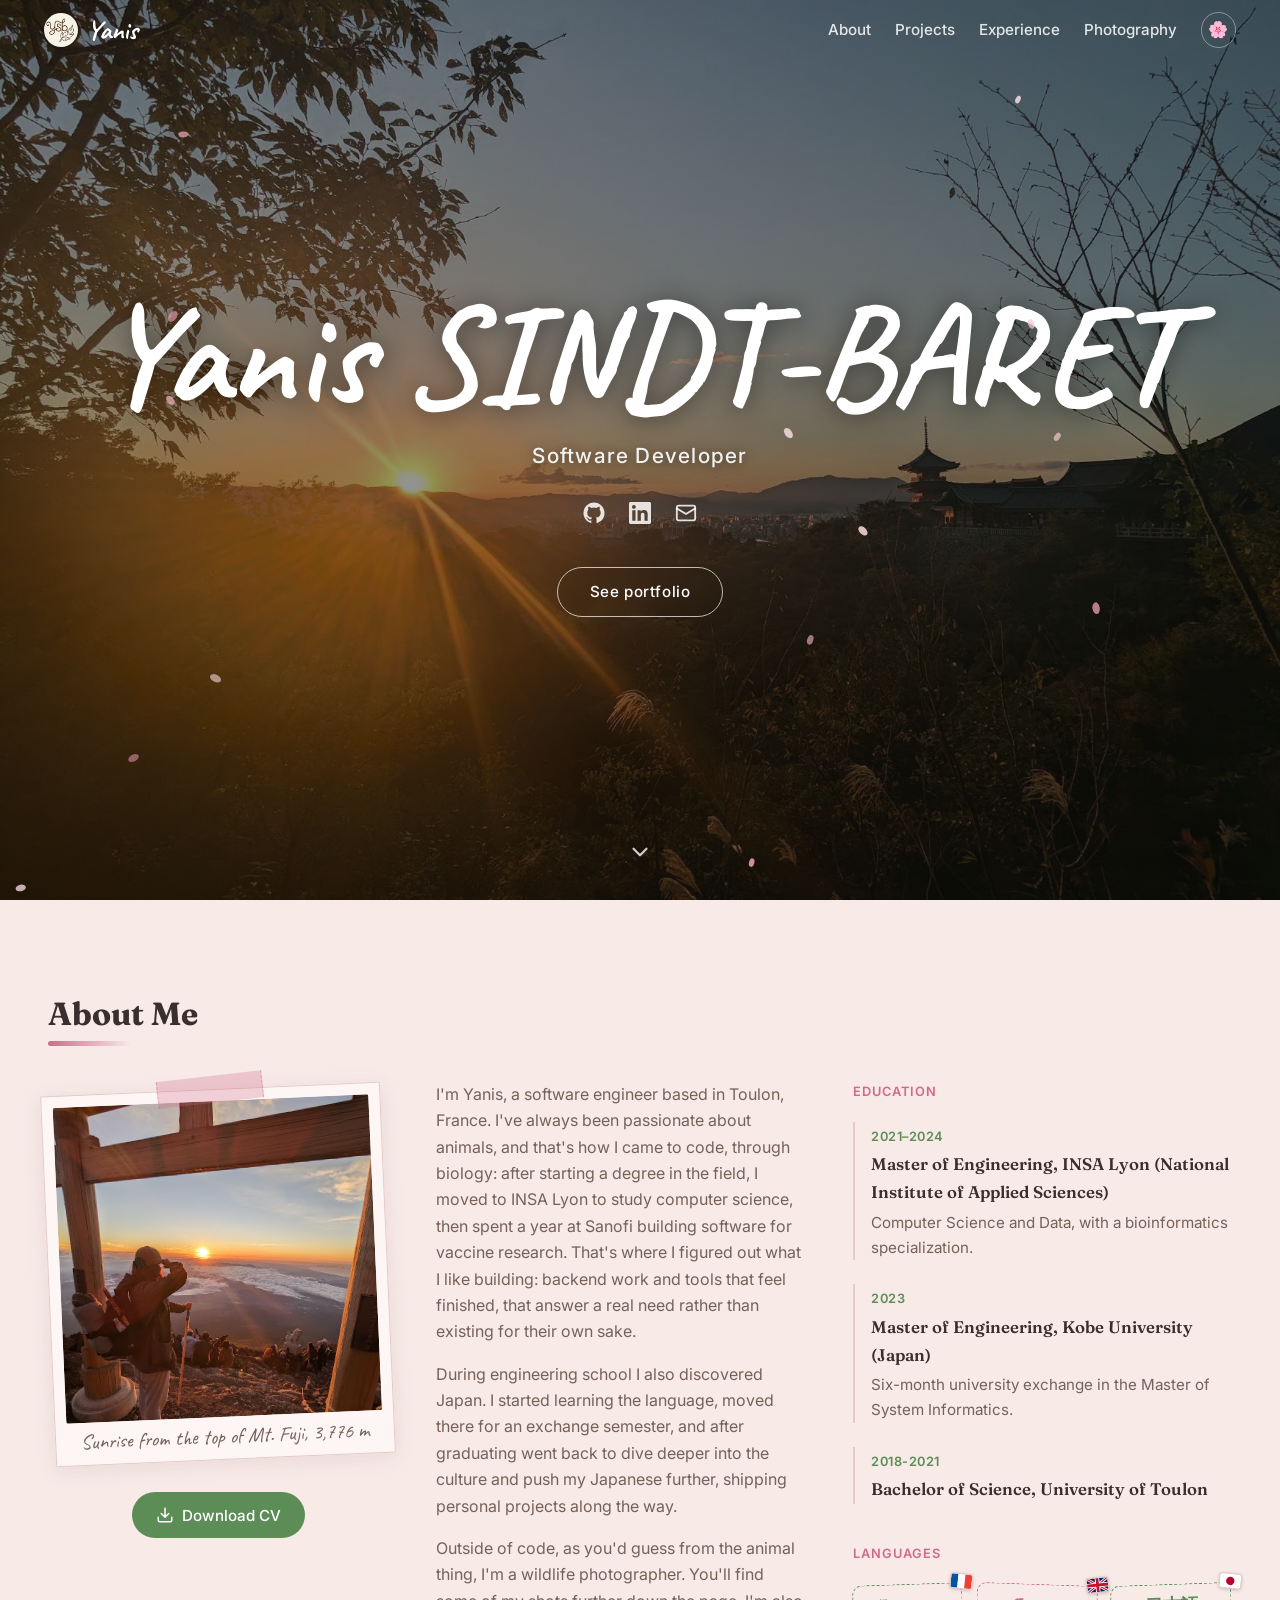
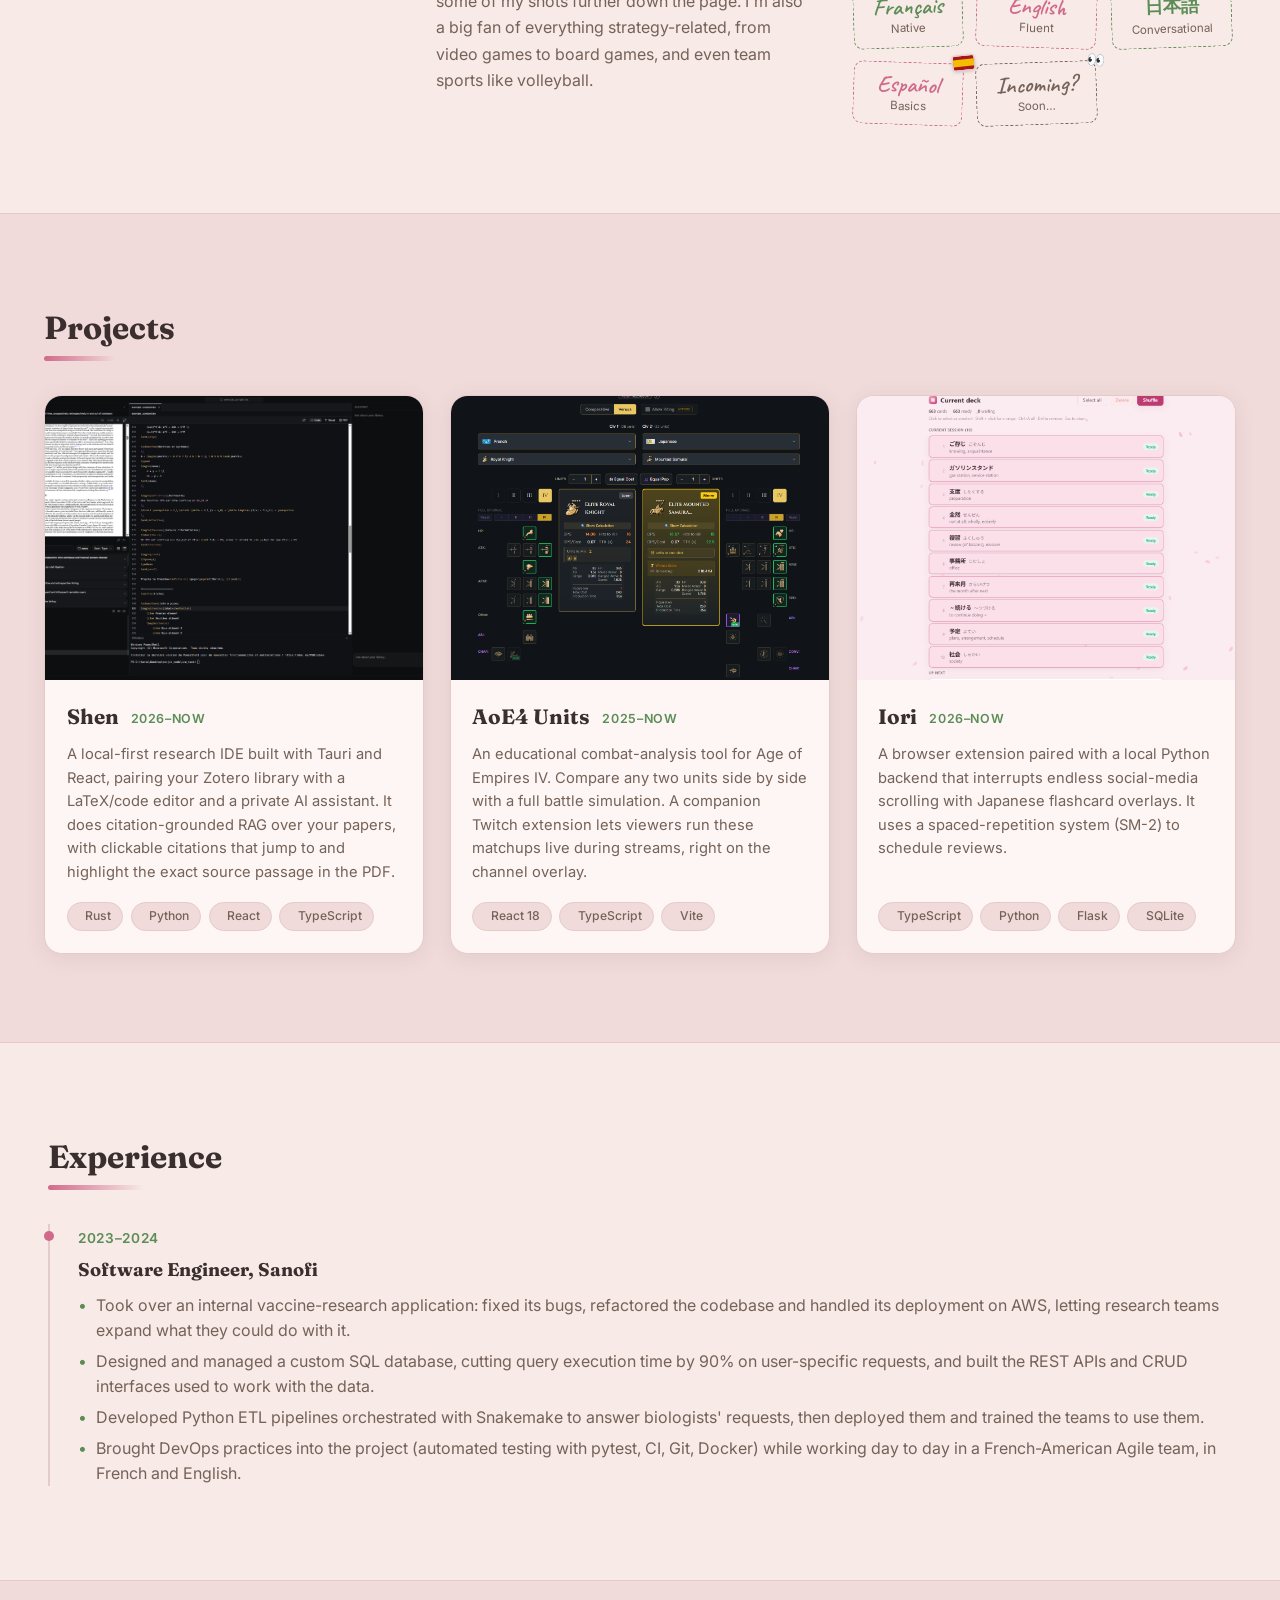
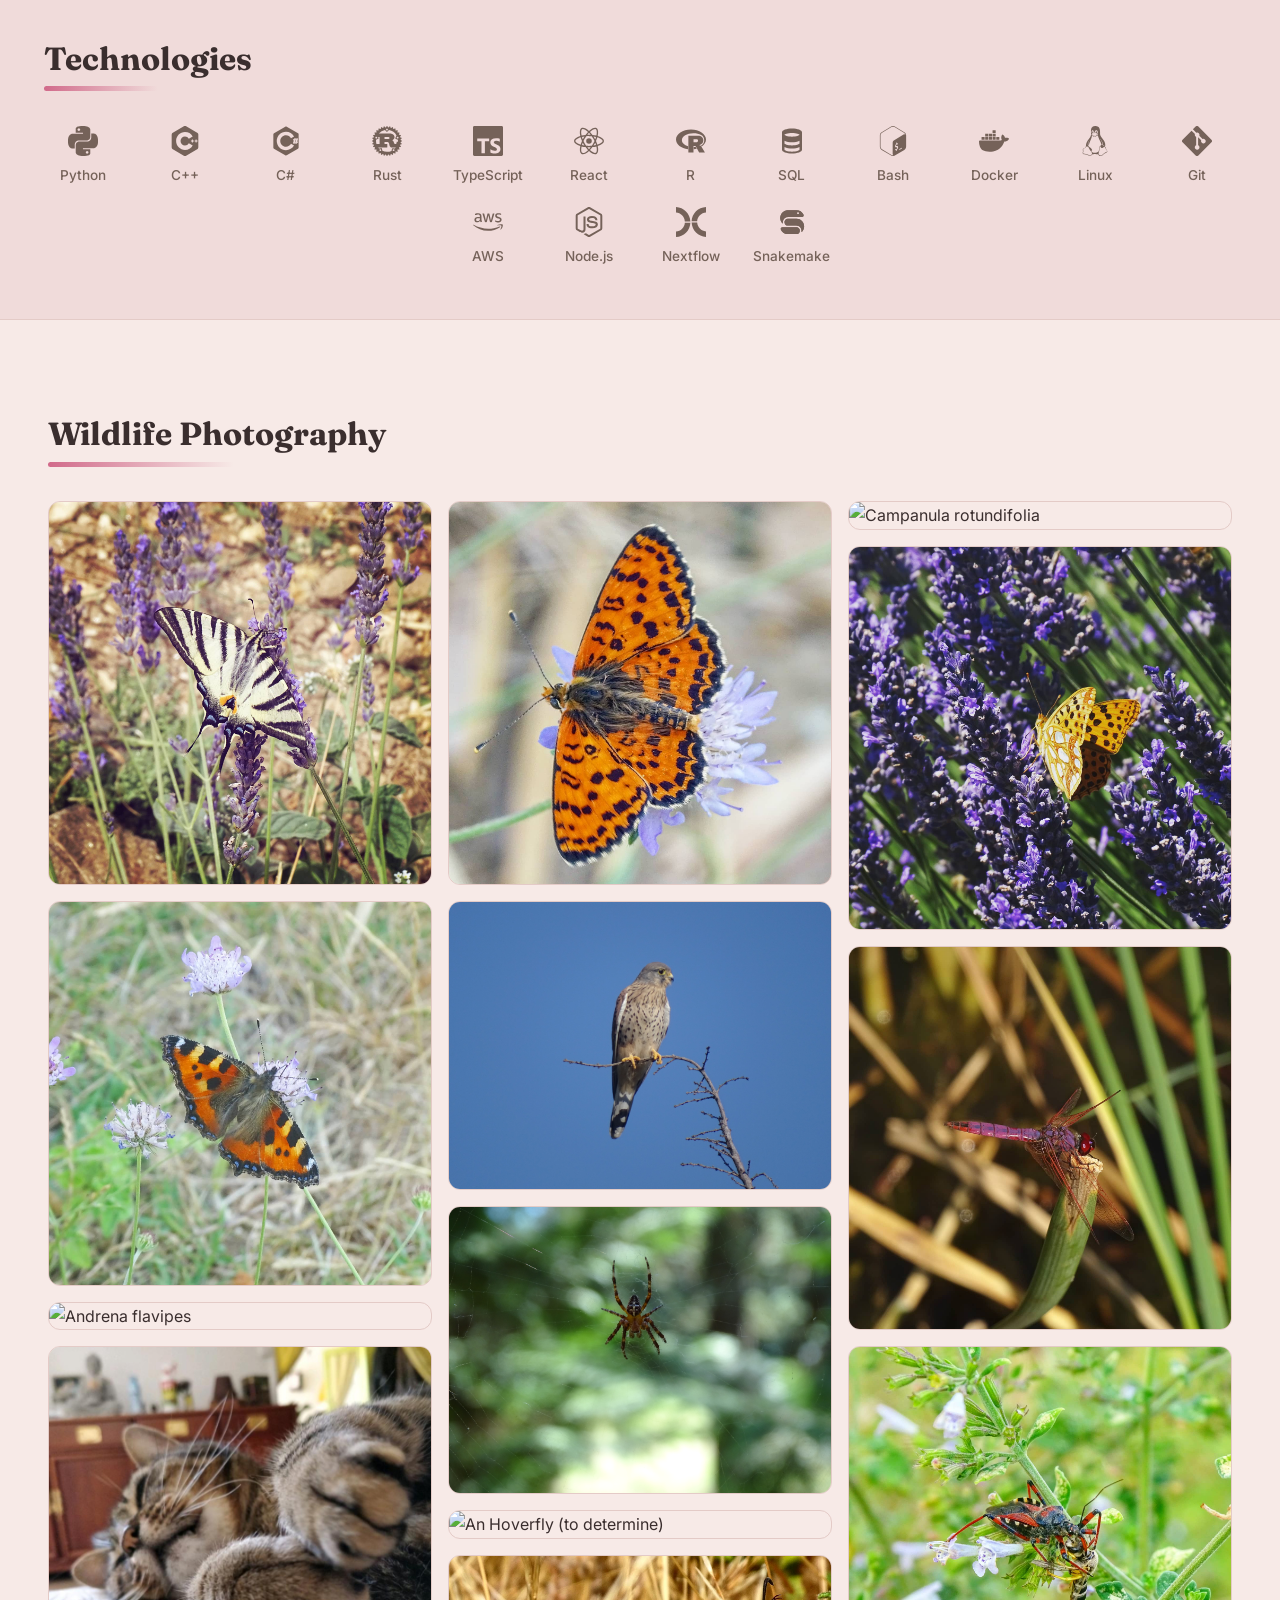
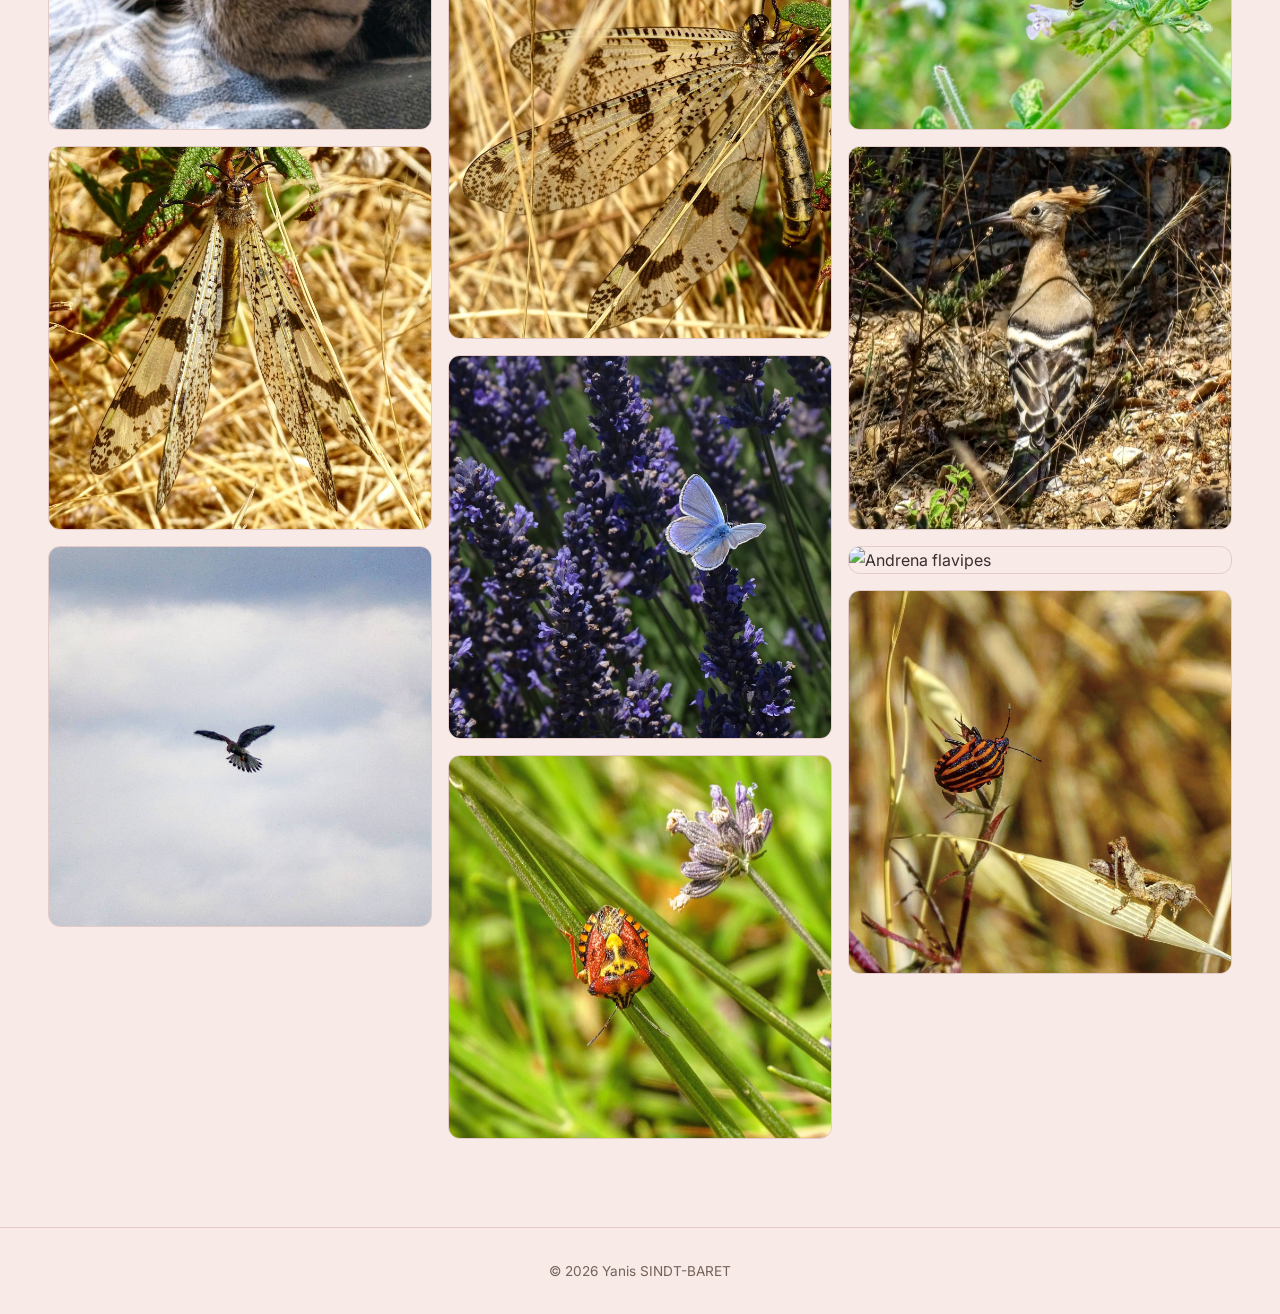
==== commit f6cf8325: "[UPDATE] Update scholar & pictures descriptions" ====
--- a/index.html
+++ b/index.html
@@ -118,13 +118,17 @@
               <h3 class="about-subtitle">Education</h3>
               <div class="edu-item reveal">
                 <span class="edu-date">2021–2024</span>
-                <h4 class="edu-degree">Master of Engineering, INSA Lyon</h4>
+                <h4 class="edu-degree">Master of Engineering, INSA Lyon (National Institute of Applied Sciences)</h4>
                 <p class="edu-desc">Computer Science and Data, with a bioinformatics specialization.</p>
               </div>
               <div class="edu-item reveal">
                 <span class="edu-date">2023</span>
-                <h4 class="edu-degree">Exchange program, Kobe University (Japan)</h4>
+                <h4 class="edu-degree">Master of Engineering, Kobe University (Japan)</h4>
                 <p class="edu-desc">Six-month university exchange in the Master of System Informatics.</p>
+              </div>
+              <div class="edu-item reveal">
+                <span class="edu-date">2018-2021</span>
+                <h4 class="edu-degree">Bachelor of Science, University of Toulon</h4>
               </div>
             </div>
             <div class="about-block">
@@ -476,66 +480,62 @@
         <h2 class="section-title">Wildlife Photography</h2>
         <div class="masonry">
           <figure class="masonry-item reveal">
-            <img src="assets/photos/faucon_crescerelle.JPG"
-              alt="Common kestrel perched on a bare branch against a clear blue sky" loading="lazy">
-          </figure>
-          <figure class="masonry-item reveal">
-            <img src="assets/photos/DSC01547.JPG" alt="Honeybee gathering pollen on a purple coneflower" loading="lazy">
-          </figure>
-          <figure class="masonry-item reveal">
-            <img src="assets/photos/DSC01456.JPG" alt="European garden spider hanging in the middle of its web"
-              loading="lazy">
-          </figure>
-          <figure class="masonry-item reveal">
-            <img src="assets/photos/DSC01011.JPG" alt="Wild bee feeding on an orange cosmos flower in front of lavender"
-              loading="lazy">
-          </figure>
-          <figure class="masonry-item reveal">
-            <img src="assets/photos/campanule a feuille ronde.JPG" alt="Harebell flower covered in dew drops"
-              loading="lazy">
-          </figure>
-          <figure class="masonry-item reveal">
-            <img src="assets/photos/DSC01360.JPG" alt="Hoverfly resting on a white gaura flower" loading="lazy">
+            <img src="assets/photos/faucon_crescerelle.JPG" alt="Falco tinnunculus" loading="lazy">
+          </figure>
+          <figure class="masonry-item reveal">
+            <img src="assets/photos/DSC01547.JPG" alt="Andrena flavipes" loading="lazy">
+          </figure>
+          <figure class="masonry-item reveal">
+            <img src="assets/photos/DSC01456.JPG" alt="Araneus diadematus" loading="lazy">
+          </figure>
+          <figure class="masonry-item reveal">
+            <img src="assets/photos/DSC01011.JPG" alt="Andrena flavipes" loading="lazy">
+          </figure>
+          <figure class="masonry-item reveal">
+            <img src="assets/photos/campanule a feuille ronde.JPG" alt="Campanula rotundifolia" loading="lazy">
+          </figure>
+          <figure class="masonry-item reveal">
+            <img src="assets/photos/DSC01360.JPG" alt="An Hoverfly (to determine)" loading="lazy">
           </figure>
           <figure class="masonry-item reveal">
             <img src="assets/photos/hghVxPA1r5.jpg" alt="Upupa epops" loading="lazy">
           </figure>
           <figure class="masonry-item reveal">
-            <img src="assets/photos/6v44czleyD4.jpg" alt="𝘍𝘢𝘭𝘤𝘰 𝘵𝘪𝘯𝘯𝘶𝘯𝘤𝘶𝘭𝘶𝘴" loading="lazy">
-          </figure>
-          <figure class="masonry-item reveal">
-            <img src="assets/photos/9Zt0FitqDSj.jpg" alt="𝘐𝘱𝘩𝘪𝘤𝘭𝘪𝘥𝘦𝘴 𝘱𝘰𝘥𝘢𝘭𝘪𝘳𝘪𝘶𝘴" loading="lazy">
-          </figure>
-          <figure class="masonry-item reveal">
-            <img src="assets/photos/94WSoVTfp2d.jpg" alt="𝘗𝘰𝘭𝘺𝘰𝘮𝘮𝘢𝘵𝘶𝘴 𝘪𝘤𝘢𝘳𝘶𝘴" loading="lazy">
-          </figure>
-          <figure class="masonry-item reveal">
-            <img src="assets/photos/5rlTHLiBlkb.jpg" alt="𝘍𝘢𝘣𝘳𝘪𝘤𝘪𝘢𝘯𝘢 𝘢𝘥𝘪𝘱𝘱𝘦" loading="lazy">
-          </figure>
-          <figure class="masonry-item reveal">
-            <img src="assets/photos/2o1l6xTKWrR.jpg" alt="𝘔𝘦𝘭𝘪𝘵𝘢𝘦𝘢 𝘥𝘪𝘥𝘺𝘮𝘢" loading="lazy">
-          </figure>
-          <figure class="masonry-item reveal">
-            <img src="assets/photos/4YFdXB2tZra.jpg" alt="𝘈𝘨𝘭𝘢𝘪𝘴 𝘶𝘳𝘵𝘪𝘤𝘢𝘦" loading="lazy">
+            <img src="assets/photos/6v44czleyD4.jpg" alt="Falco tinnunculus" loading="lazy">
+          </figure>
+          <figure class="masonry-item reveal">
+            <img src="assets/photos/9Zt0FitqDSj.jpg" alt="Iphiclides podalirius" loading="lazy">
+          </figure>
+          <figure class="masonry-item reveal">
+            <img src="assets/photos/94WSoVTfp2d.jpg" alt="Polyommatus icarus" loading="lazy">
+          </figure>
+          <figure class="masonry-item reveal">
+            <img src="assets/photos/5rlTHLiBlkb.jpg" alt="Fabriciana adippe" loading="lazy">
+          </figure>
+          <figure class="masonry-item reveal">
+            <img src="assets/photos/2o1l6xTKWrR.jpg" alt="Melitaea didyma" loading="lazy">
+          </figure>
+          <figure class="masonry-item reveal">
+            <img src="assets/photos/4YFdXB2tZra.jpg" alt="Aglais urticae" loading="lazy">
           </figure>
           <figure class="masonry-item reveal">
             <img src="assets/photos/3UvHdkvN6FU.jpg" alt="Trithemis annulata" loading="lazy">
           </figure>
           <figure class="masonry-item reveal">
-            <img src="assets/photos/6ZqujrrtQEP.jpg" alt="𝘗𝘢𝘭𝘱𝘢𝘳𝘦𝘴 𝘭𝘪𝘣𝘦𝘭𝘭𝘶𝘭𝘰𝘪𝘥𝘦𝘴" loading="lazy">
-          </figure>
-          <figure class="masonry-item reveal">
-            <img src="assets/photos/9aJ7FJ7vbLx.jpg" alt="𝘗𝘢𝘭𝘱𝘢𝘳𝘦𝘴 𝘭𝘪𝘣𝘦𝘭𝘭𝘶𝘭𝘰𝘪𝘥𝘦𝘴" loading="lazy">
+            <img src="assets/photos/6ZqujrrtQEP.jpg" alt="Palpares libelluloides" loading="lazy">
+          </figure>
+          <figure class="masonry-item reveal">
+            <img src="assets/photos/9aJ7FJ7vbLx.jpg" alt="Palpares libelluloides" loading="lazy">
           </figure>
           <figure class="masonry-item reveal">
             <img src="assets/photos/1M1L0rB9nba.jpg"
-              alt="𝘙𝘩𝘺𝘯𝘰𝘤𝘰𝘳𝘪𝘴 𝘪𝘳𝘢𝘤𝘶𝘯𝘥𝘶𝘴 & 𝘈𝘯𝘥𝘳𝘦𝘯𝘢 𝘧𝘭𝘢𝘷𝘪𝘱𝘦𝘴" loading="lazy">
-          </figure>
-          <figure class="masonry-item reveal">
-            <img src="assets/photos/3LfreqEG5dH.jpg" alt="𝘊𝘰𝘥𝘰𝘱𝘩𝘪𝘭𝘢 𝘷𝘢𝘳𝘪𝘢" loading="lazy">
-          </figure>
-          <figure class="masonry-item reveal">
-            <img src="assets/photos/6Xuai4oIYYn.jpg" alt="𝘎𝘳𝘢𝘱𝘩𝘰𝘴𝘰𝘮𝘢 𝘪𝘵𝘢𝘭𝘪𝘤𝘶𝘮" loading="lazy">
+              alt="Rhynocoris iracundus & Andrena flavipes" loading="lazy">
+          </figure>
+          <figure class="masonry-item reveal">
+            <img src="assets/photos/3LfreqEG5dH.jpg" alt="Codophila varia" loading="lazy">
+          </figure>
+          <figure class="masonry-item reveal">
+            <img src="assets/photos/6Xuai4oIYYn.jpg" alt="Graphosoma italicum" loading="lazy">
           </figure>
           <figure class="masonry-item reveal">
             <img src="assets/photos/Img_2026_03_04_10_42_10.jpeg" alt="My lovely cat, George" loading="lazy">
--- a/css/style.css
+++ b/css/style.css
@@ -442,9 +442,9 @@
 /* languages as passport stamps */
 .lang-stamps {
   list-style: none;
-  display: flex;
-  flex-wrap: wrap;
-  gap: 0.9rem;
+  display: grid;
+  grid-template-columns: repeat(3, max-content);
+  gap: 0.9rem 0.8rem;
 }
 
 .lang-stamp {
@@ -480,6 +480,10 @@
   outline: 1px solid var(--border);
 }
 .lang-stamp:nth-child(even) .lang-flag { transform: rotate(-8deg); }
+
+@media (max-width: 420px) {
+  .lang-stamps { grid-template-columns: repeat(2, max-content); }
+}
 
 /* teaser stamp for the next language: muted, emoji instead of a flag */
 .lang-stamp-teaser {
@@ -909,6 +913,26 @@
 .lightbox-prev { left: 1rem; }
 .lightbox-next { right: 1rem; }
 
+.lightbox-caption {
+  position: absolute;
+  left: 50%;
+  bottom: 4.9rem;
+  transform: translateX(-50%);
+  max-width: 80%;
+  text-align: center;
+  font-family: "Caveat", cursive;
+  font-size: 1.4rem;
+  line-height: 1.25;
+  color: rgba(255, 255, 255, 0.92);
+  pointer-events: none;
+}
+/* scientific names in italic, set in the site's serif */
+.lightbox-caption.latin {
+  font-family: "Fraunces", Georgia, serif;
+  font-style: italic;
+  font-size: 1.15rem;
+}
+
 .lightbox-thumbs {
   position: absolute;
   left: 0;
@@ -949,6 +973,11 @@
   }
   .lightbox-prev { left: 0.75rem; }
   .lightbox-next { right: 0.75rem; }
+  .lightbox-caption {
+    max-width: 58%;
+    bottom: 5.6rem;
+    font-size: 1.2rem;
+  }
 }
 
 /* ============ Footer ============ */
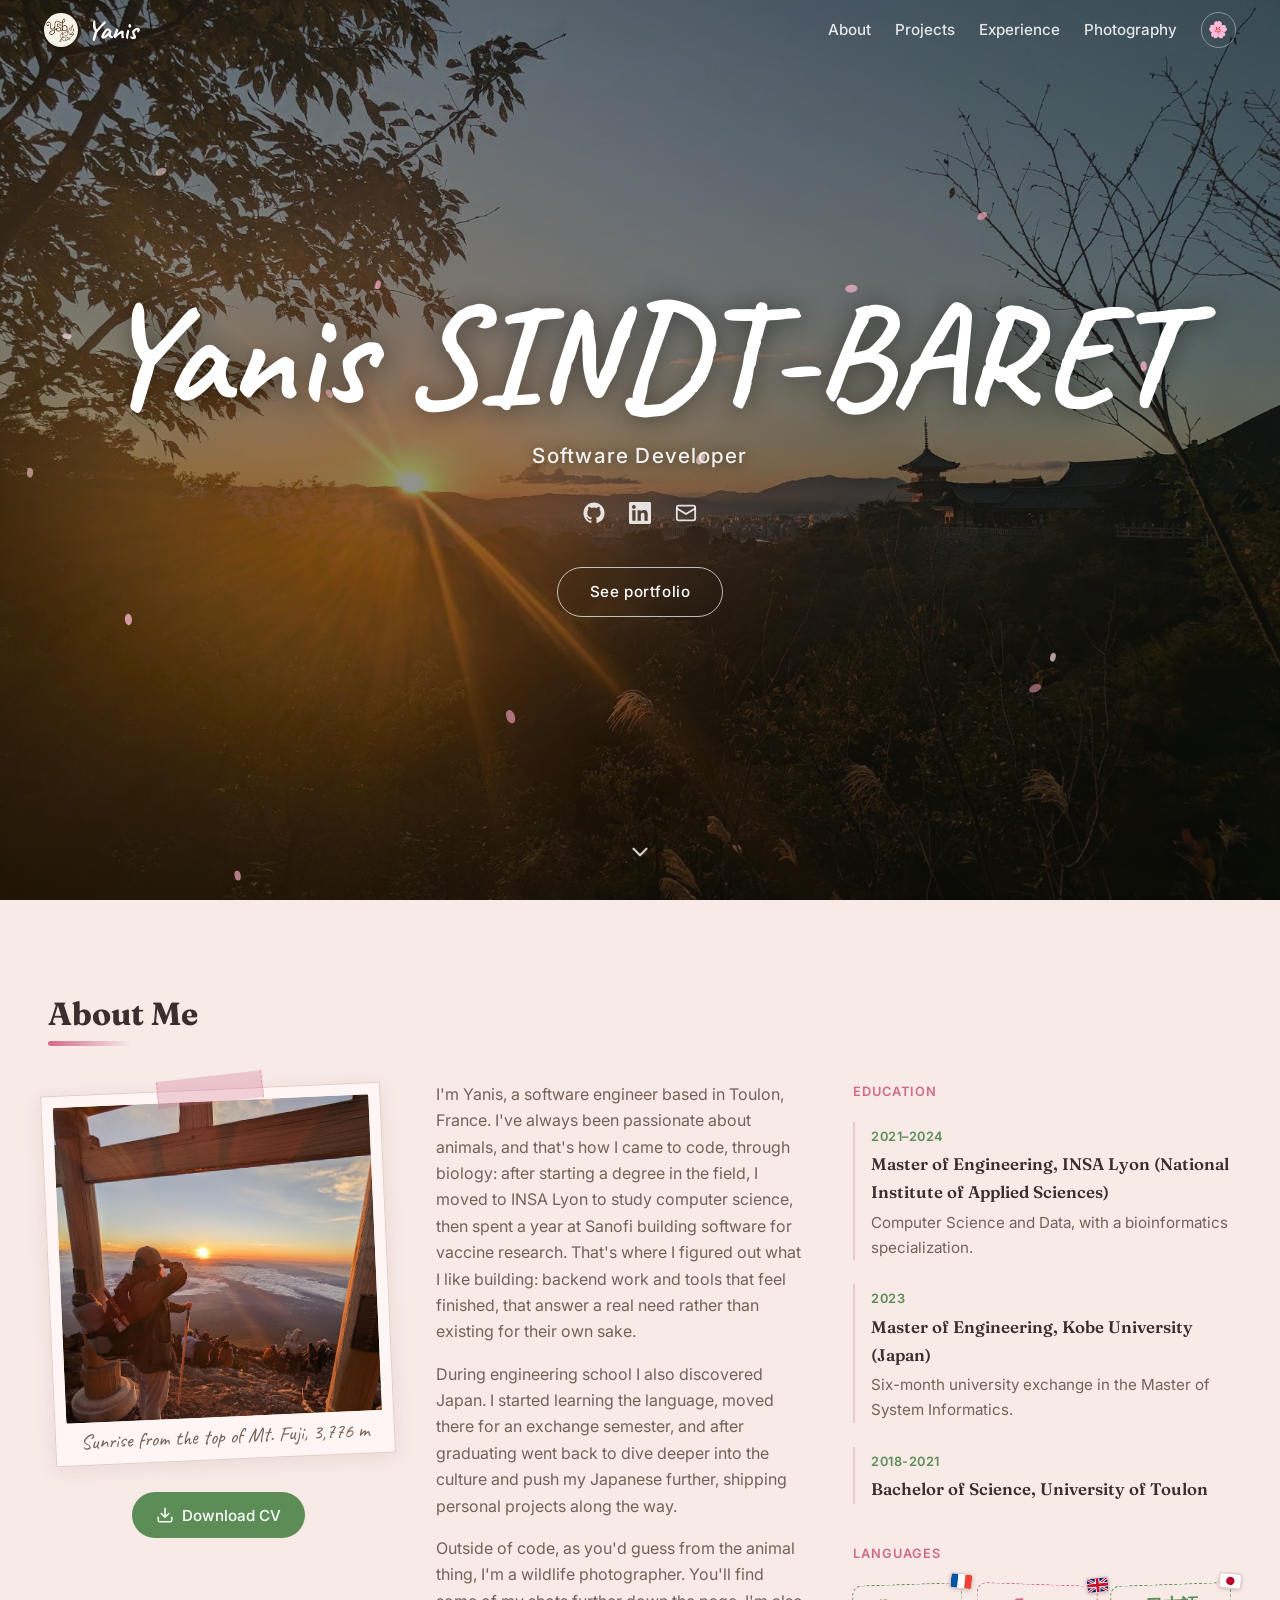
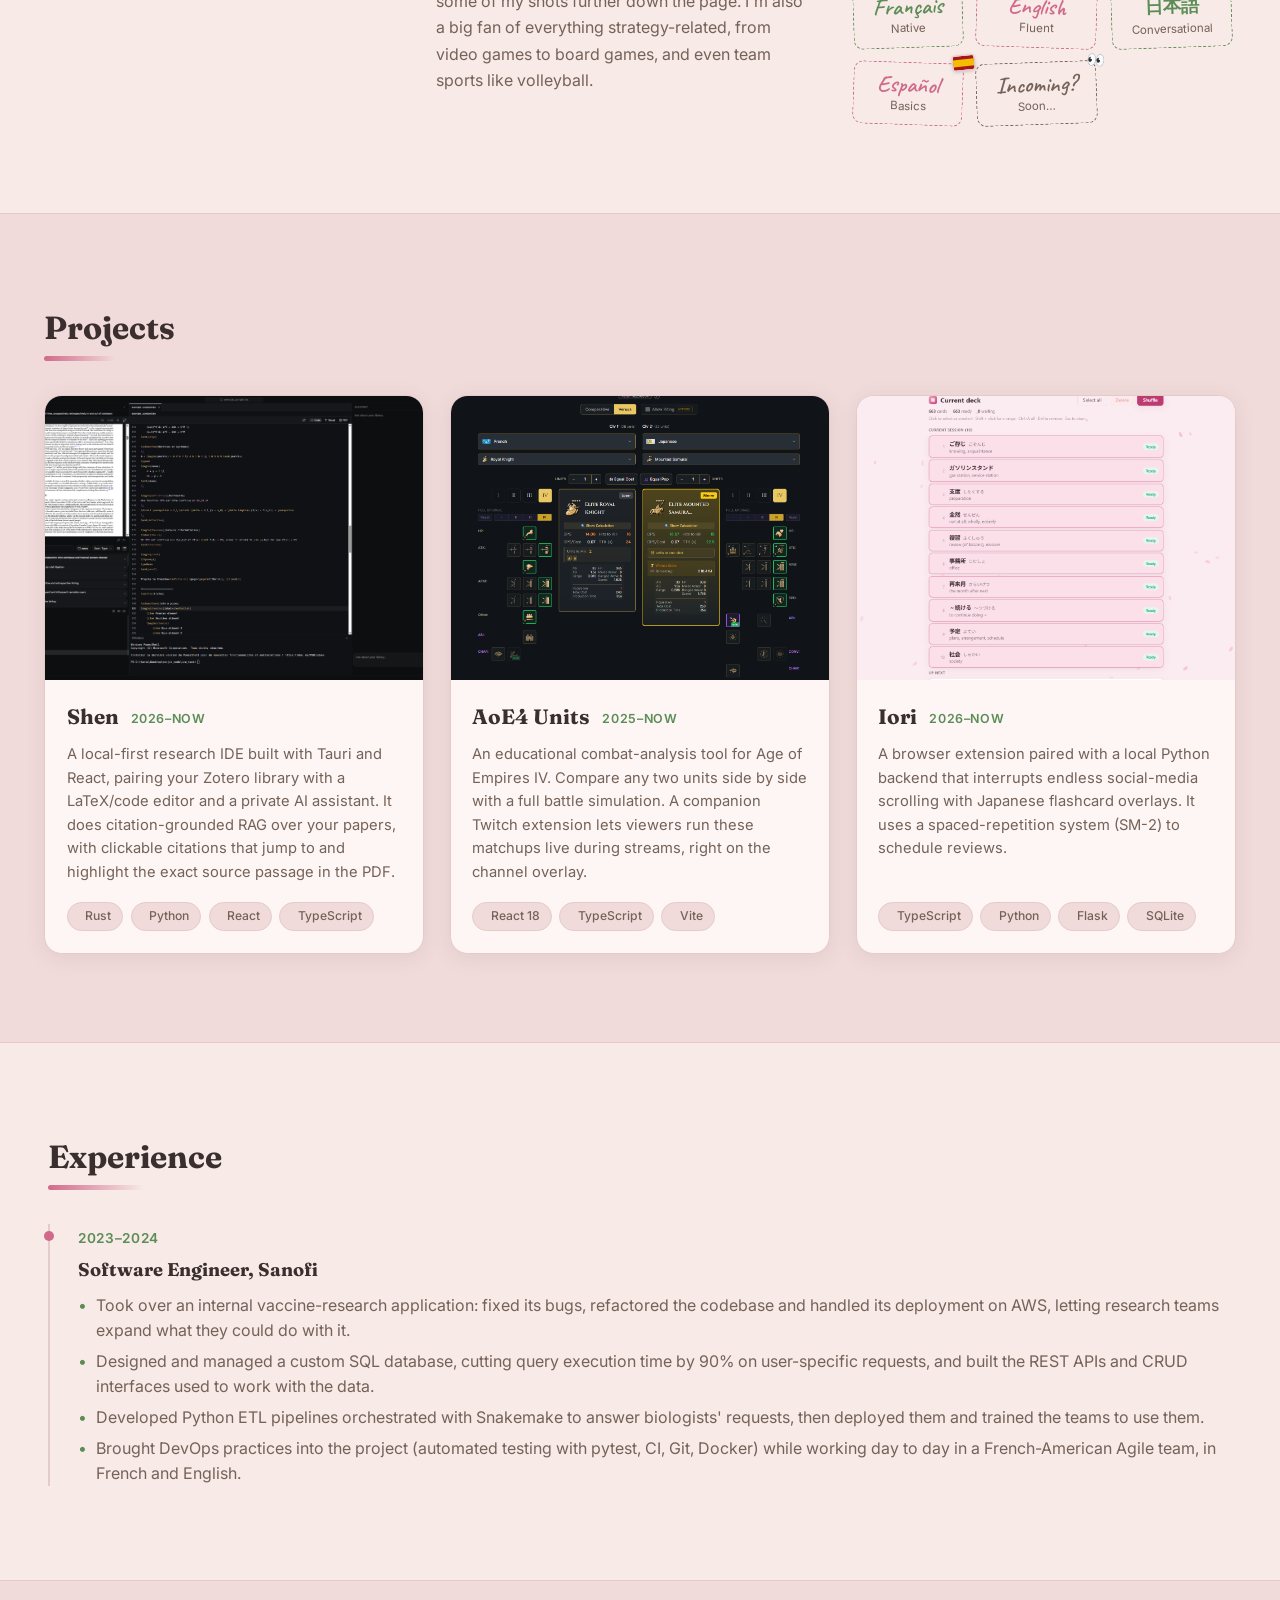
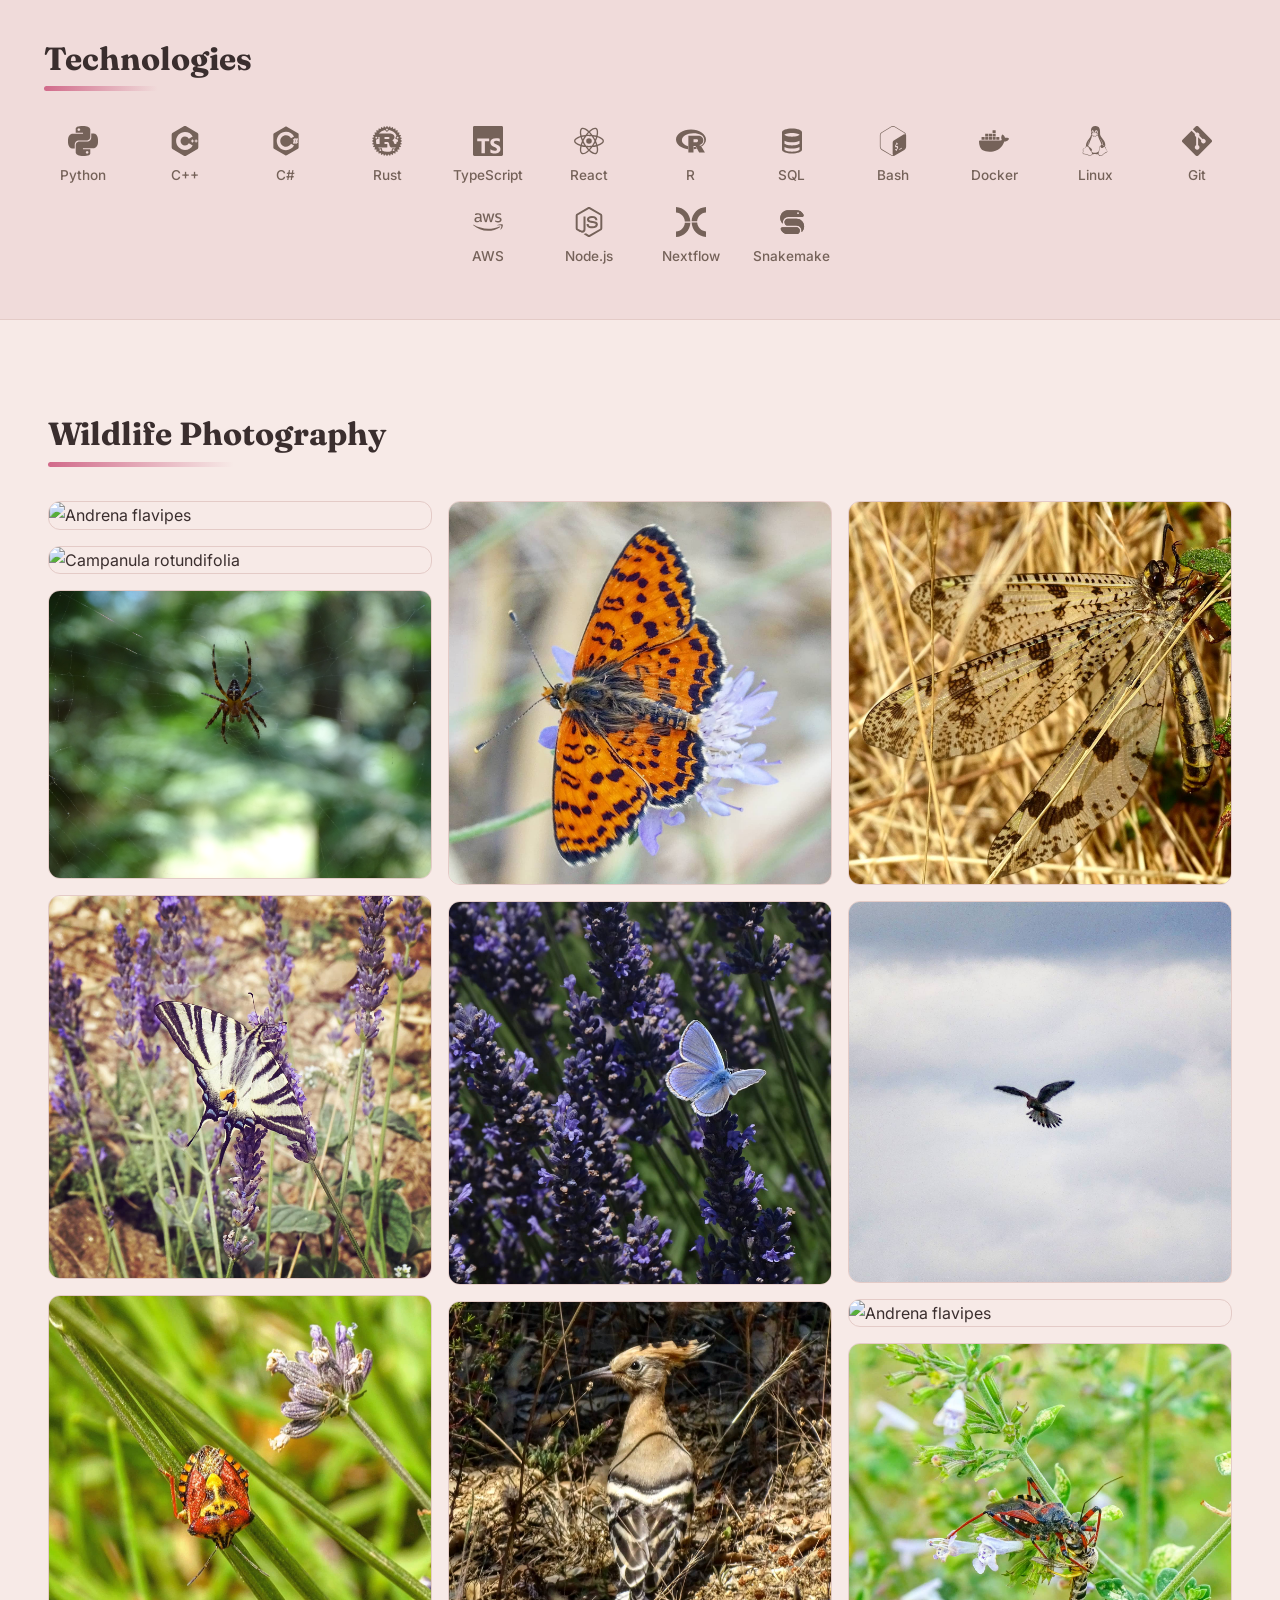
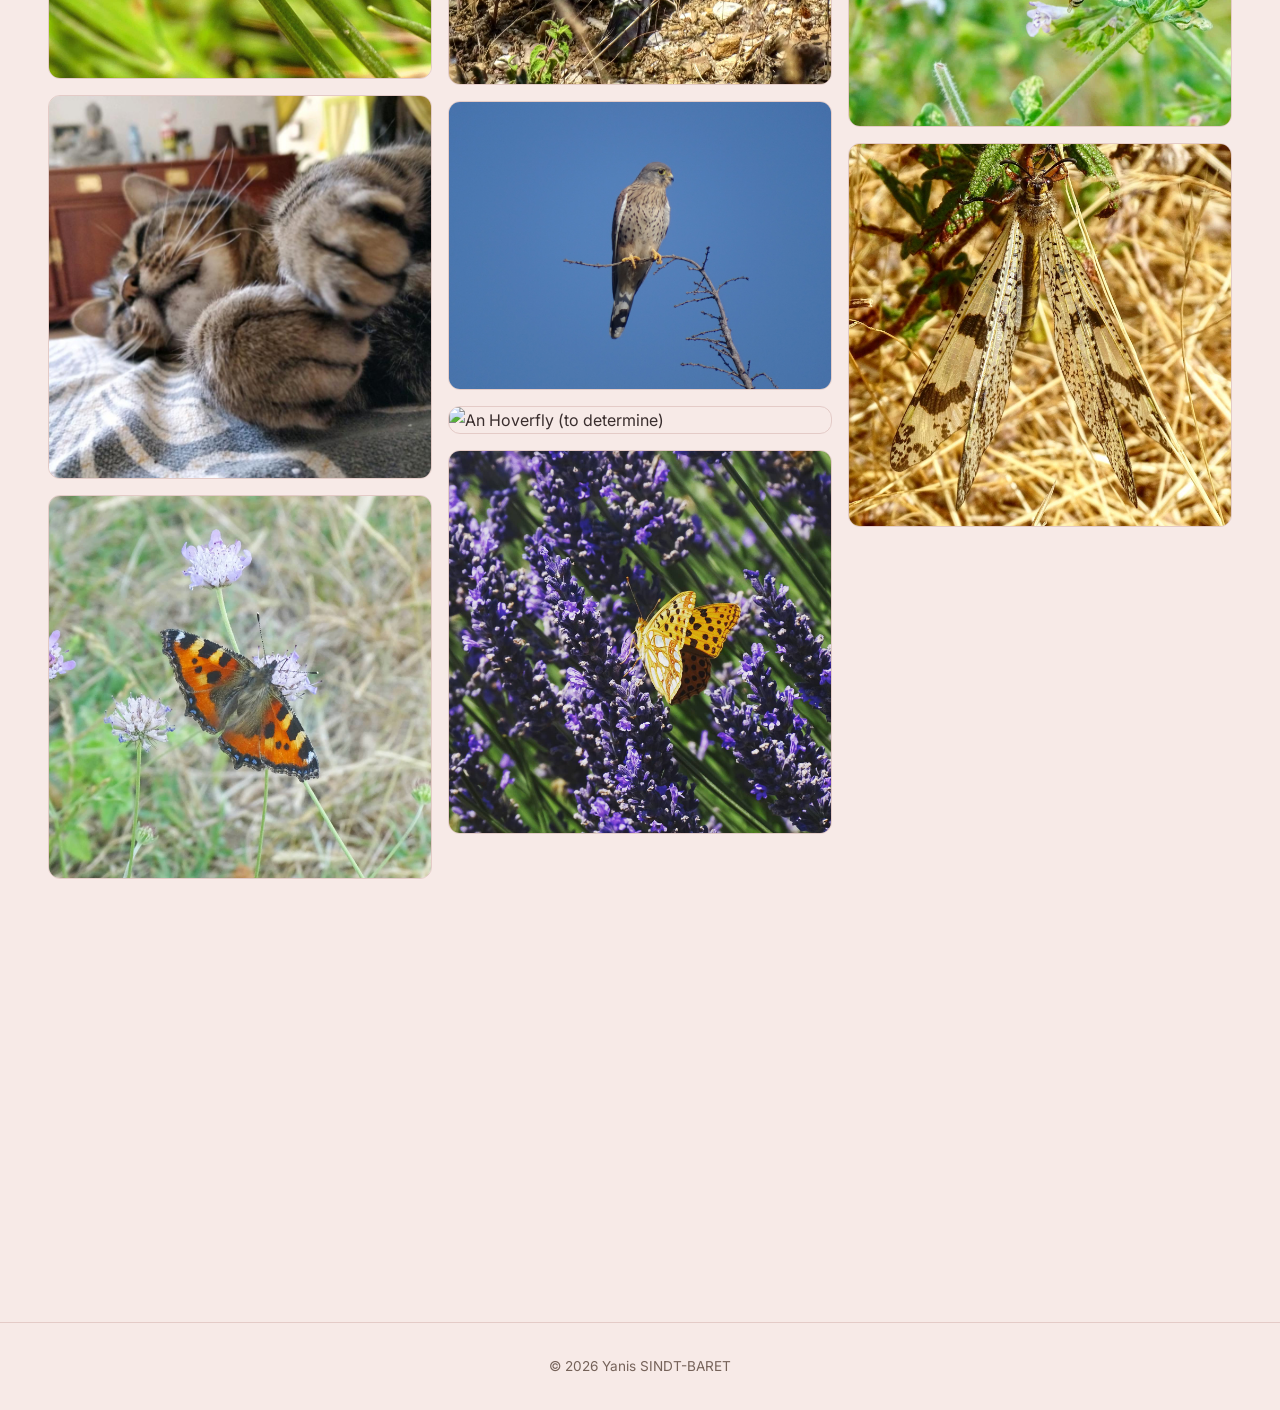
==== commit 12e44f29: "[NEW] Add Open Graph balises" ====
--- a/index.html
+++ b/index.html
@@ -7,6 +7,14 @@
   <title>Yanis · Software Developer</title>
   <meta name="description"
     content="Portfolio of Yanis, software developer. Technologies, experience, projects and wildlife photography.">
+  <meta property="og:type" content="website">
+  <meta property="og:url" content="https://f2ire.github.io/mon_website/">
+  <meta property="og:title" content="Yanis · Software Developer">
+  <meta property="og:description"
+    content="Portfolio of Yanis, software developer. Technologies, experience, projects and wildlife photography.">
+  <meta property="og:image" content="https://f2ire.github.io/mon_website/assets/logo.png">
+  <meta property="og:image:alt" content="ysb logo">
+  <meta name="twitter:card" content="summary">
   <link rel="icon" type="image/png" href="assets/favicon.png">
   <link rel="apple-touch-icon" href="assets/favicon.png">
   <link rel="preconnect" href="https://fonts.googleapis.com">
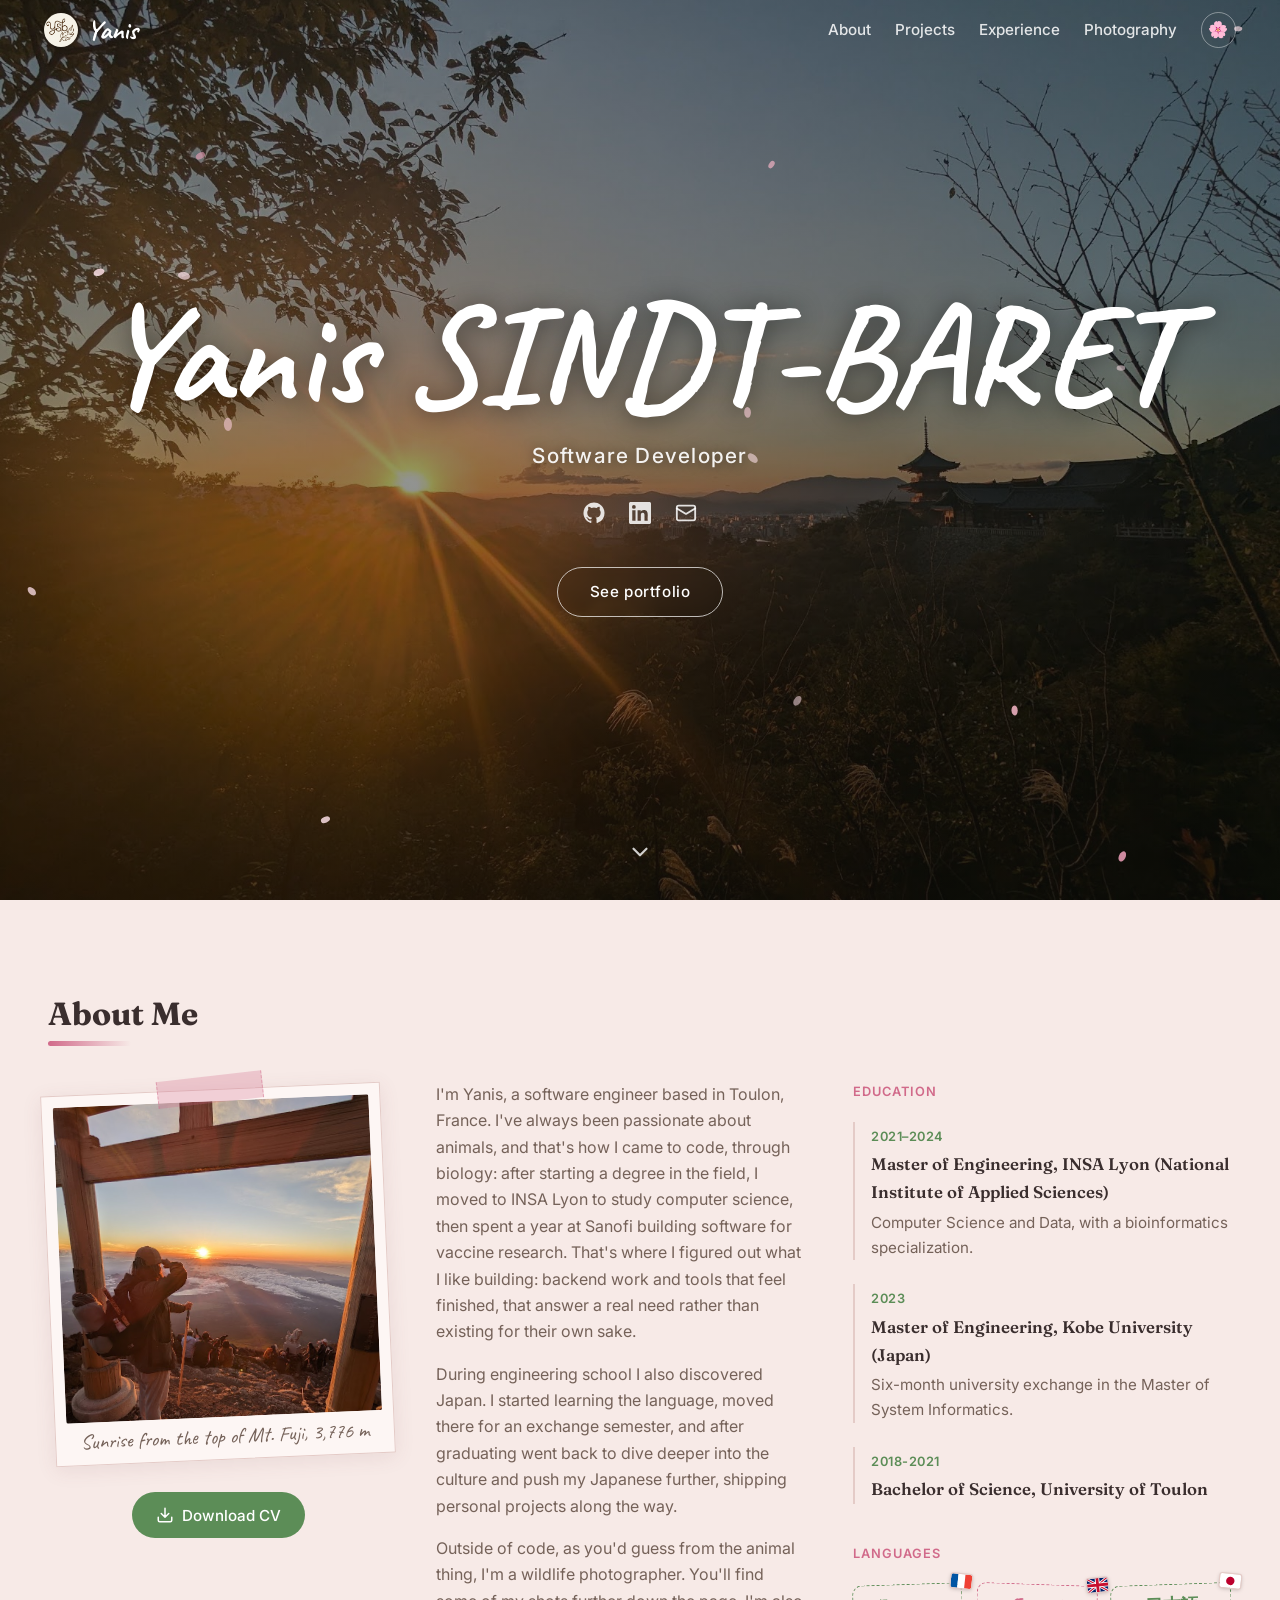
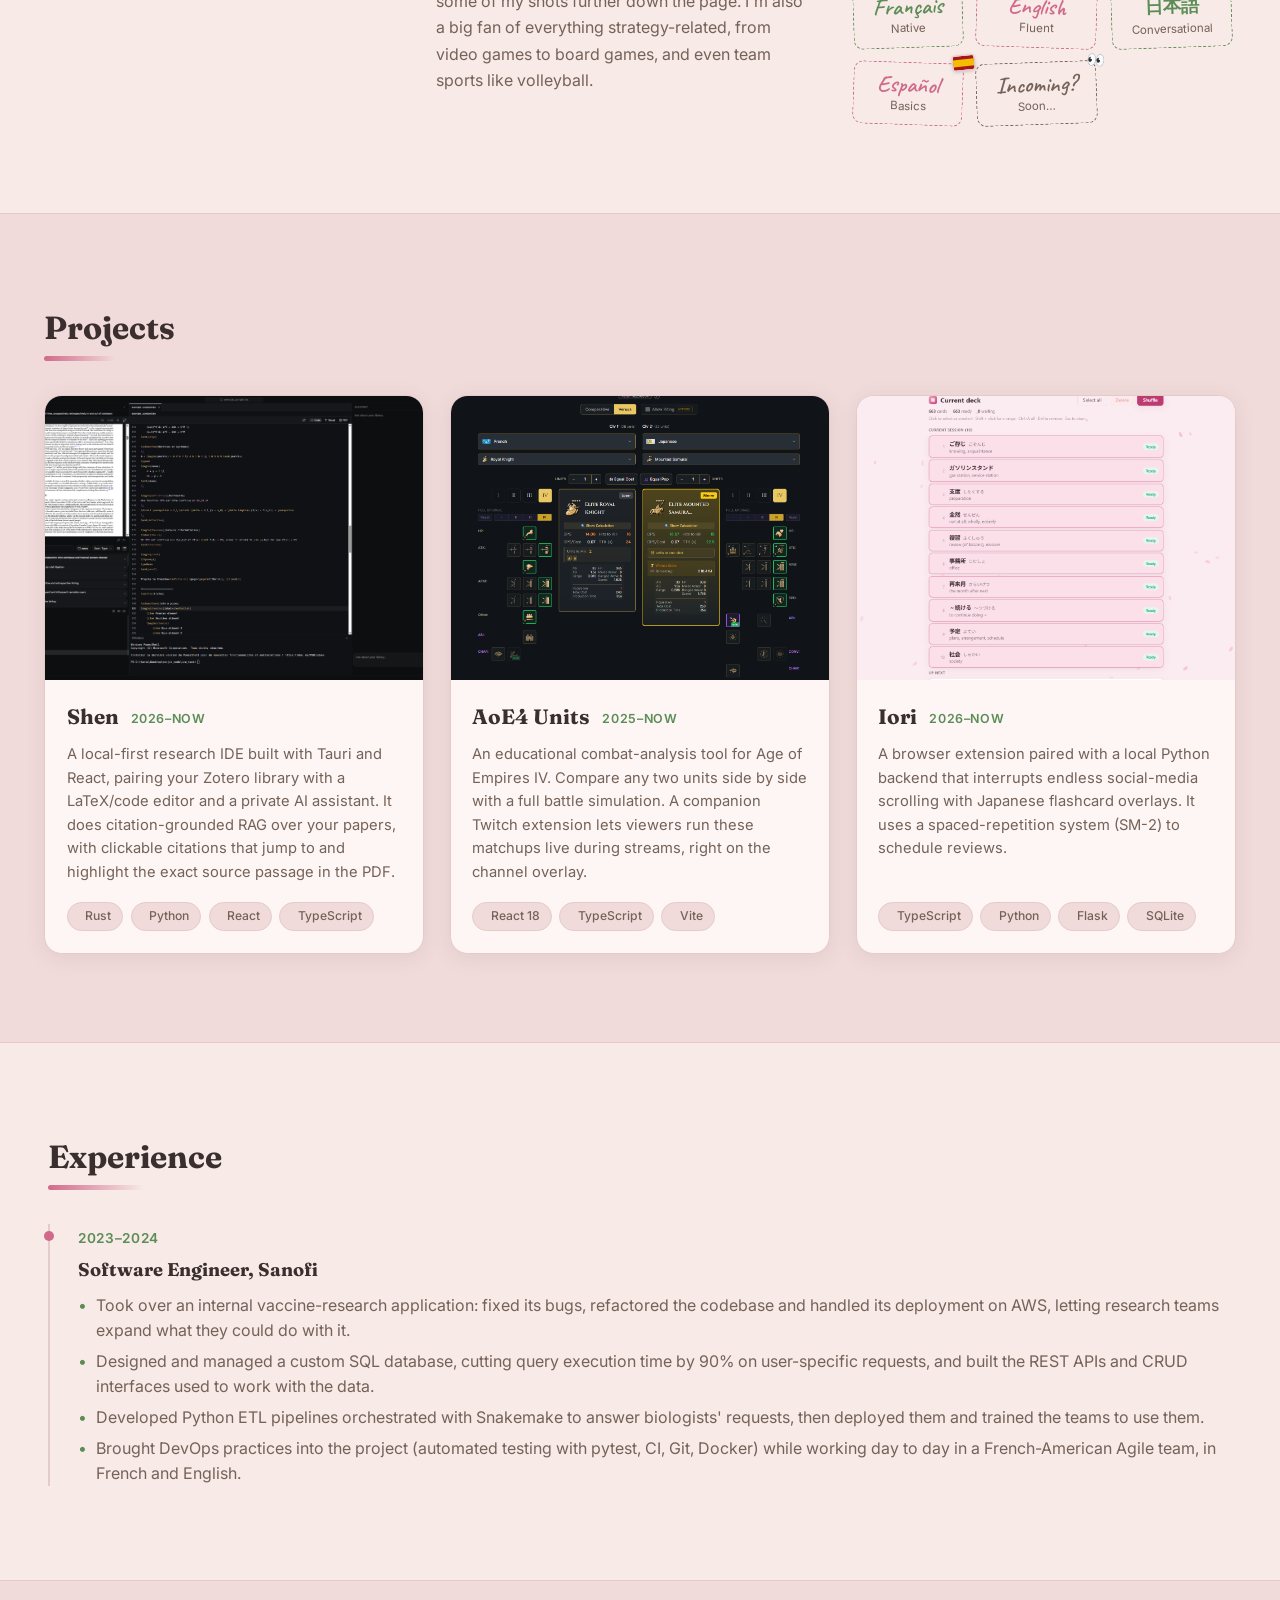
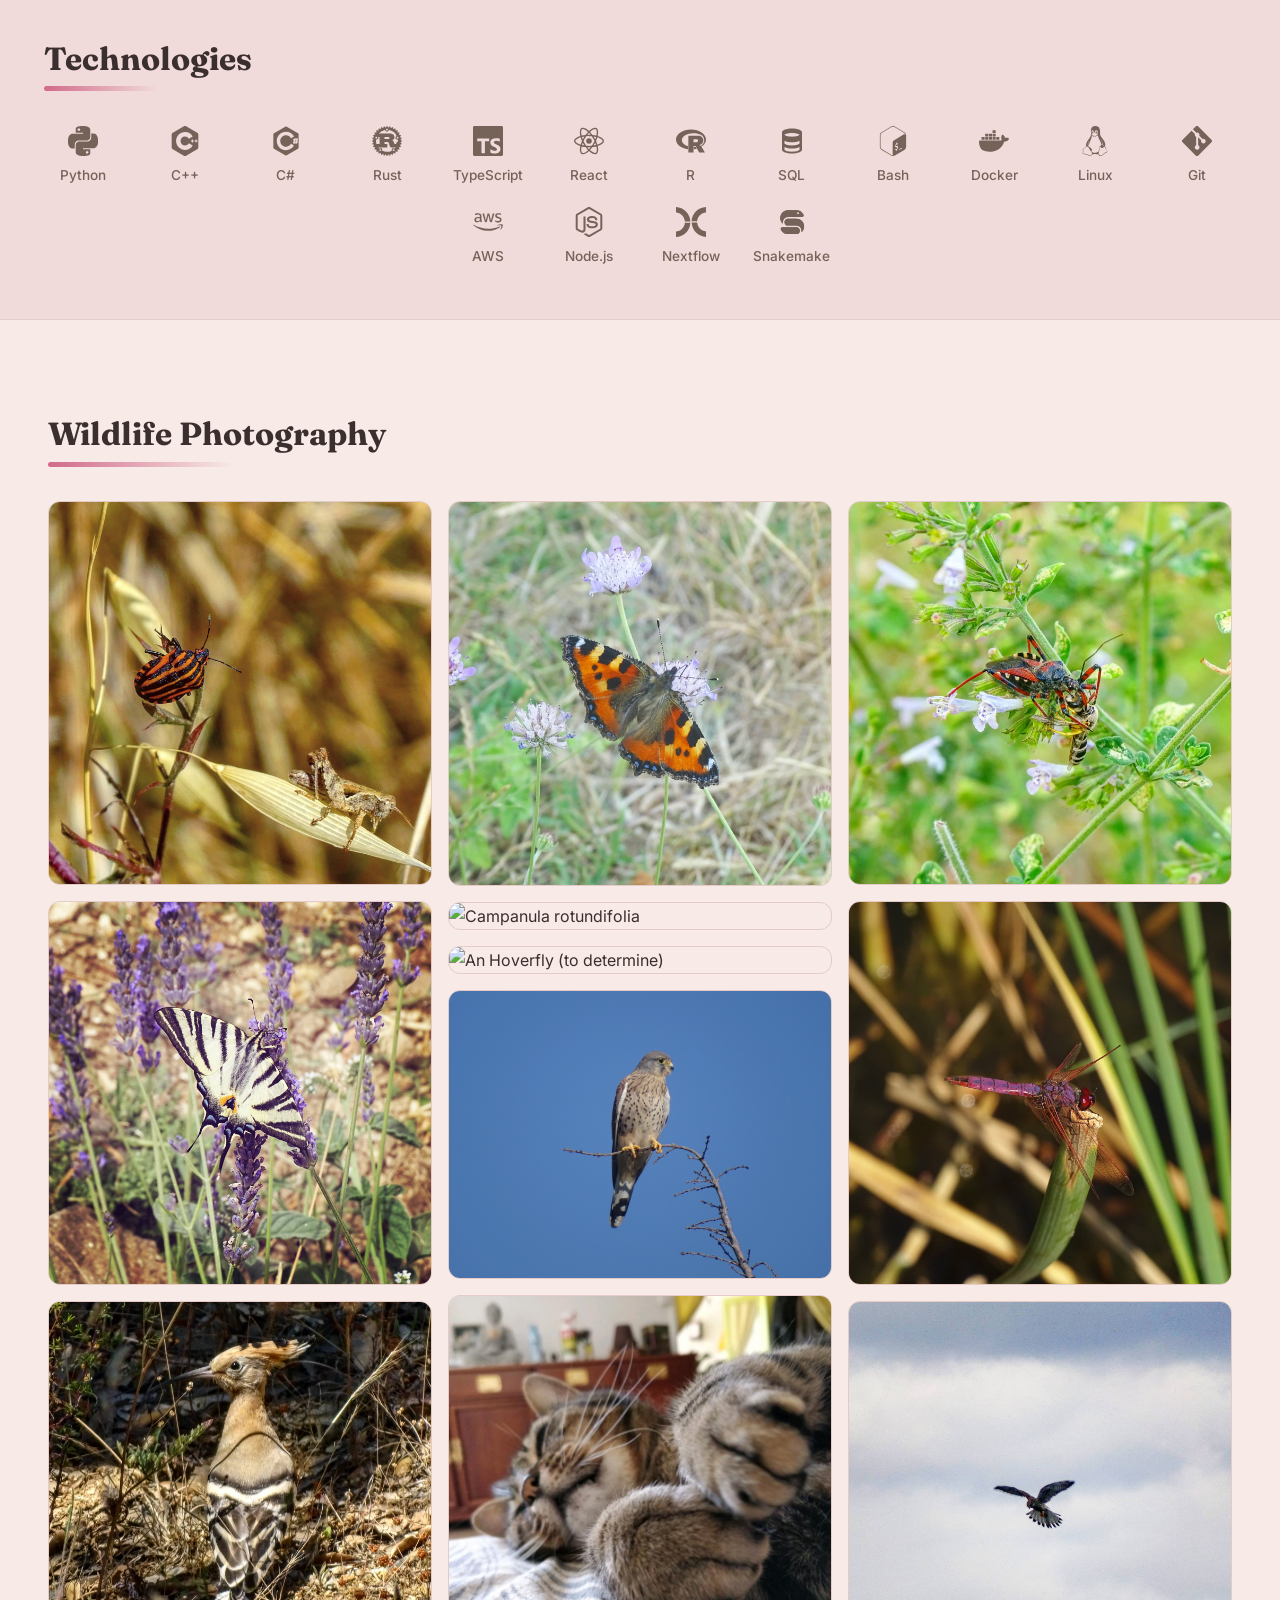
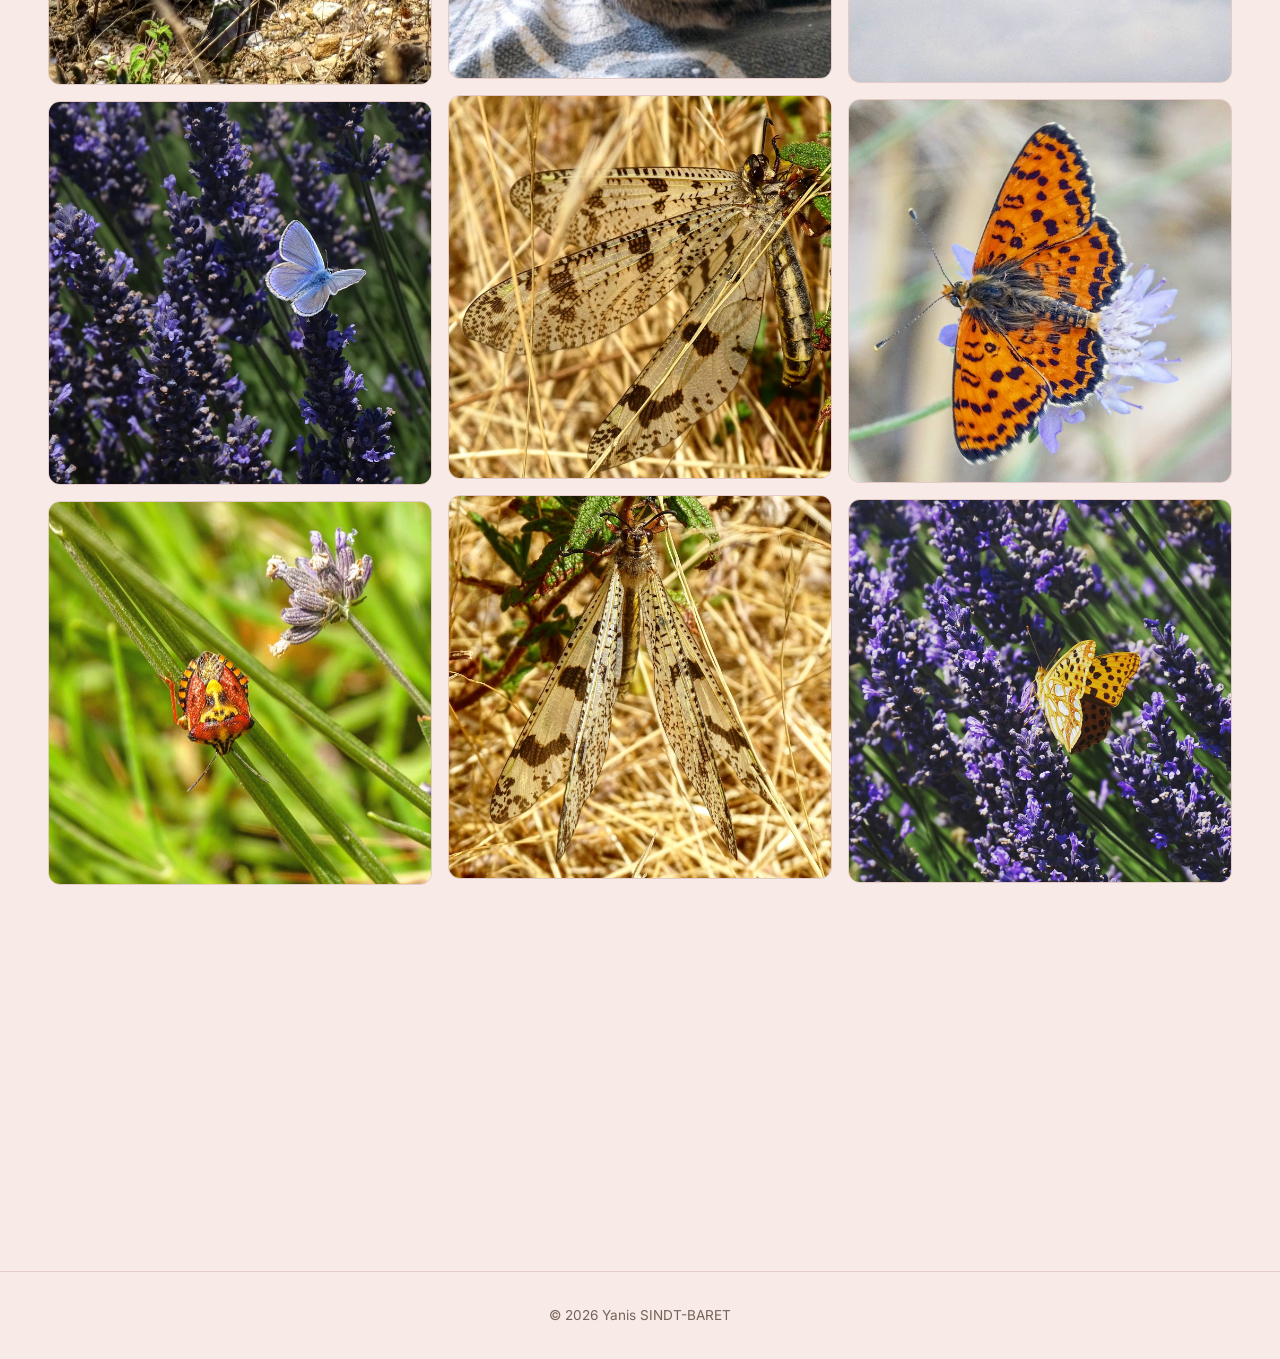
==== commit b4d8930e: "[UPDATE] Mobile version adapted" ====
--- a/index.html
+++ b/index.html
@@ -31,16 +31,24 @@
   <header class="site-header" id="site-header">
     <nav class="nav container">
       <a href="#top" class="nav-logo"><img src="assets/favicon.png" alt="">Yanis</a>
-      <div class="nav-links">
+      <div class="nav-links" id="nav-links">
         <a href="#about">About</a>
         <a href="#projects">Projects</a>
         <a href="#experience">Experience</a>
         <a href="#photography">Photography</a>
+      </div>
+      <div class="nav-right">
         <button id="theme-toggle" class="theme-toggle" aria-label="Change season theme">
           <span class="season-icon icon-spring" aria-hidden="true">🌸</span>
           <span class="season-icon icon-summer" aria-hidden="true">☀️</span>
           <span class="season-icon icon-autumn" aria-hidden="true">🍂</span>
           <span class="season-icon icon-winter" aria-hidden="true">❄️</span>
+        </button>
+        <button class="nav-burger" id="nav-burger" aria-label="Open menu" aria-expanded="false"
+          aria-controls="nav-links">
+          <span aria-hidden="true"></span>
+          <span aria-hidden="true"></span>
+          <span aria-hidden="true"></span>
         </button>
       </div>
     </nav>
--- a/css/style.css
+++ b/css/style.css
@@ -97,6 +97,7 @@
 }
 
 .nav {
+  position: relative; /* anchors the mobile dropdown */
   display: flex;
   align-items: center;
   justify-content: space-between;
@@ -123,11 +124,21 @@
 .nav-logo:hover { text-decoration: none; color: var(--accent-warm); }
 
 .nav-links {
-  position: relative; /* anchors the season picker */
   display: flex;
   align-items: center;
   gap: 1.5rem;
-}
+  margin-left: auto;
+}
+
+.nav-right {
+  position: relative; /* anchors the season picker */
+  display: flex;
+  align-items: center;
+  gap: 0.9rem;
+  margin-left: 1.5rem;
+}
+
+.nav-burger { display: none; }
 
 .nav-links a {
   color: rgba(255, 255, 255, 0.85);
@@ -195,6 +206,67 @@
 [data-theme="summer"] .icon-summer,
 [data-theme="autumn"] .icon-autumn,
 [data-theme="winter"] .icon-winter { display: block; }
+
+/* ---- Mobile nav : hamburger + dropdown ---- */
+@media (max-width: 720px) {
+  .nav-burger {
+    display: flex;
+    flex-direction: column;
+    justify-content: center;
+    gap: 5px;
+    width: 2.2rem;
+    height: 2.2rem;
+    padding: 0;
+    background: none;
+    border: none;
+    cursor: pointer;
+  }
+  .nav-burger span {
+    display: block;
+    width: 22px;
+    height: 2px;
+    border-radius: 2px;
+    background: #fff;
+    transition: transform 0.3s, opacity 0.3s, background 0.3s;
+  }
+  .site-header.scrolled .nav-burger span { background: var(--text); }
+  .nav-burger[aria-expanded="true"] span:nth-child(1) { transform: translateY(7px) rotate(45deg); }
+  .nav-burger[aria-expanded="true"] span:nth-child(2) { opacity: 0; }
+  .nav-burger[aria-expanded="true"] span:nth-child(3) { transform: translateY(-7px) rotate(-45deg); }
+
+  .nav-links {
+    position: absolute;
+    top: calc(100% + 0.5rem);
+    right: 0;
+    margin: 0;
+    flex-direction: column;
+    align-items: stretch;
+    gap: 0;
+    min-width: 190px;
+    padding: 0.4rem;
+    background: var(--card);
+    border: 1px solid var(--border);
+    border-radius: 0.8rem;
+    box-shadow: var(--shadow);
+    opacity: 0;
+    transform: translateY(-6px);
+    pointer-events: none;
+    transition: opacity 0.2s, transform 0.2s;
+  }
+  .nav-links.open {
+    opacity: 1;
+    transform: none;
+    pointer-events: auto;
+  }
+  .nav-links a,
+  .site-header.scrolled .nav-links a {
+    color: var(--text);
+    padding: 0.65rem 0.9rem;
+    border-radius: 0.55rem;
+    font-size: 1rem;
+  }
+  .nav-links a:hover { background: var(--bg-alt); color: var(--accent-warm); }
+}
 
 /* falling petals / leaves / snow */
 #season-canvas {
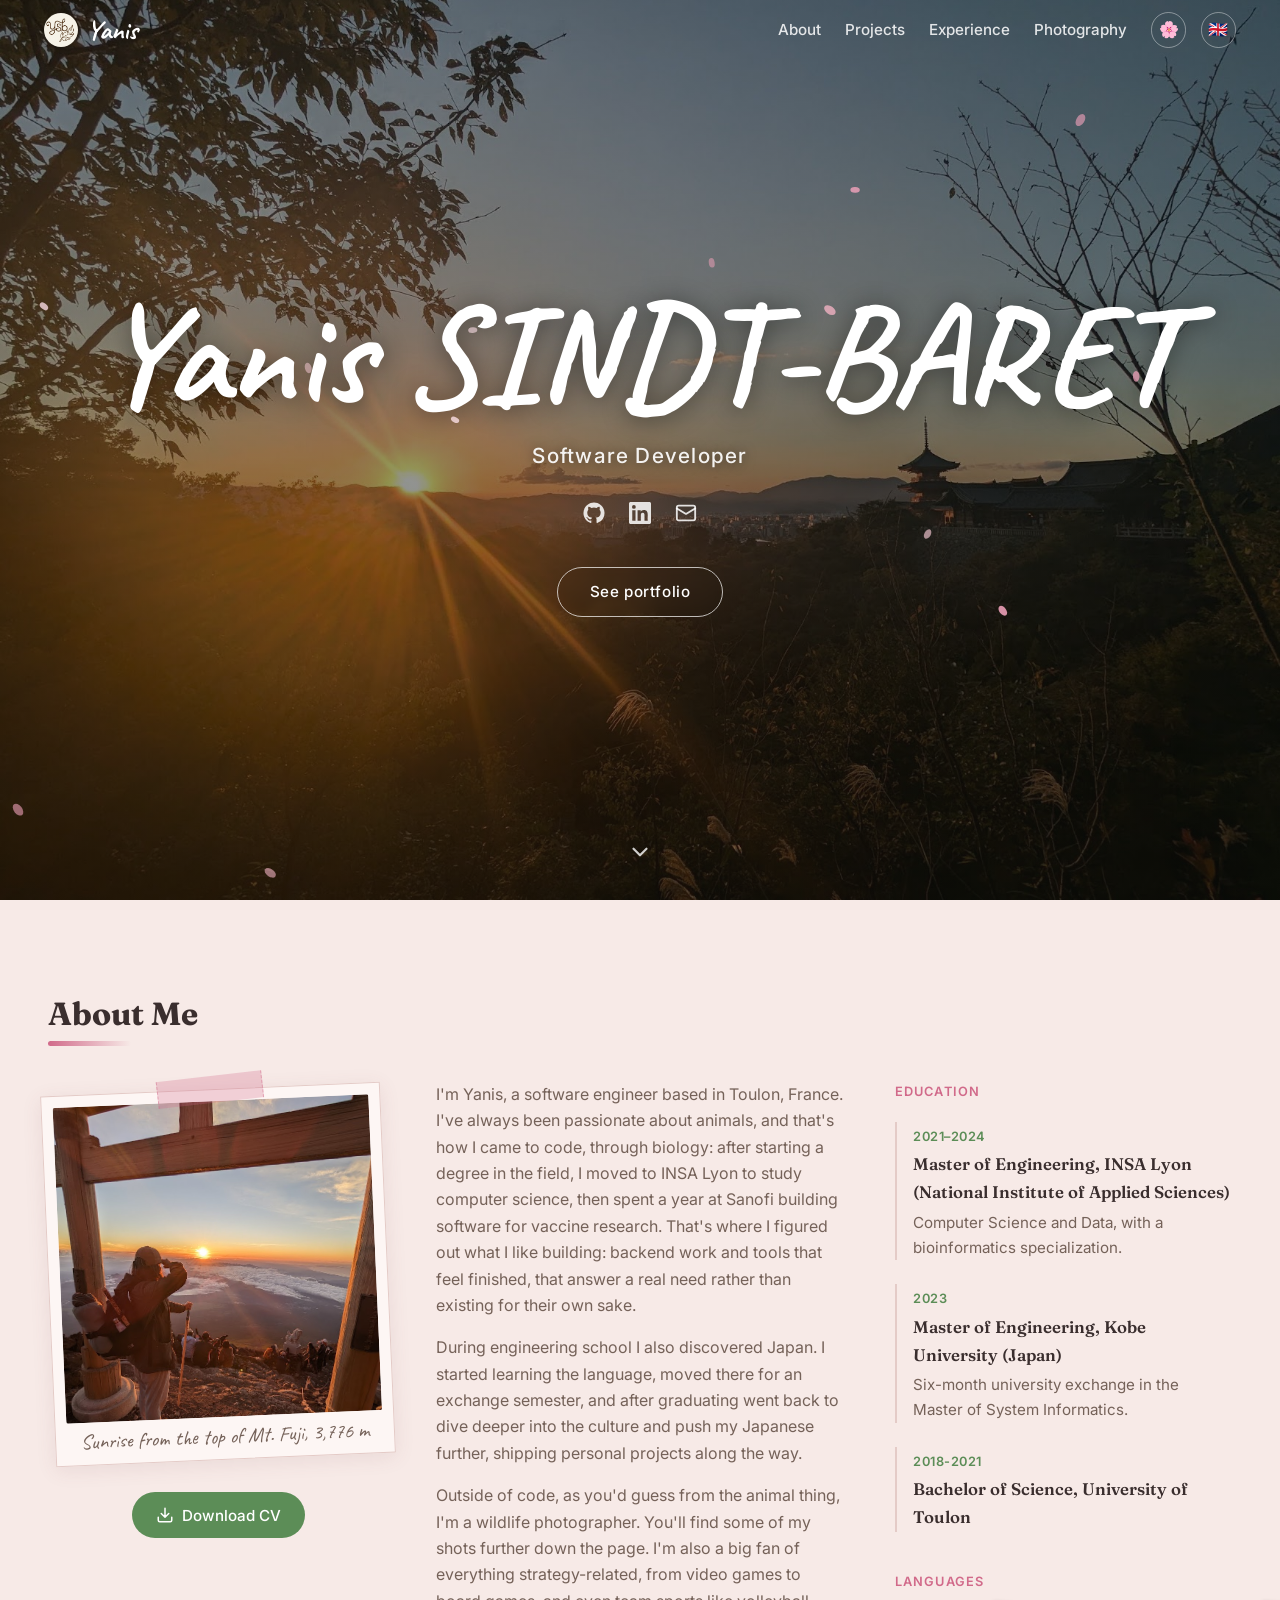
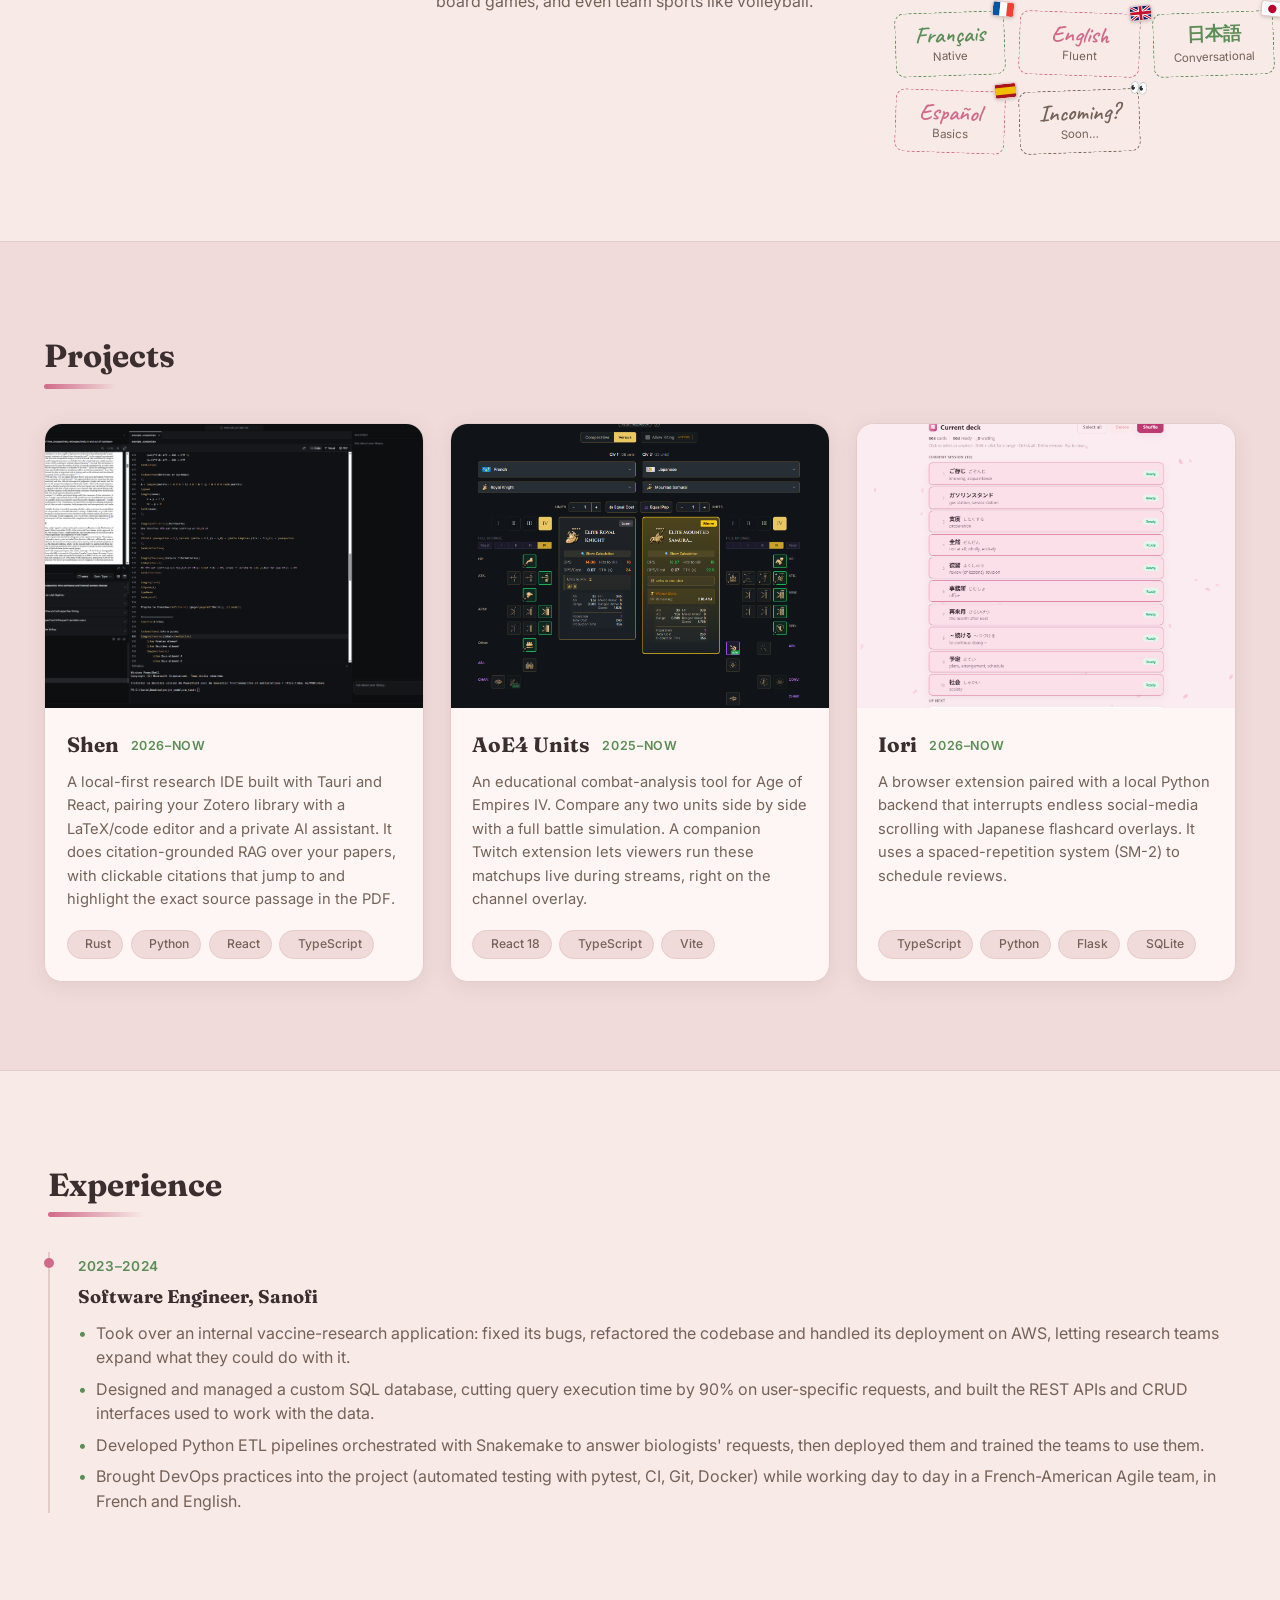
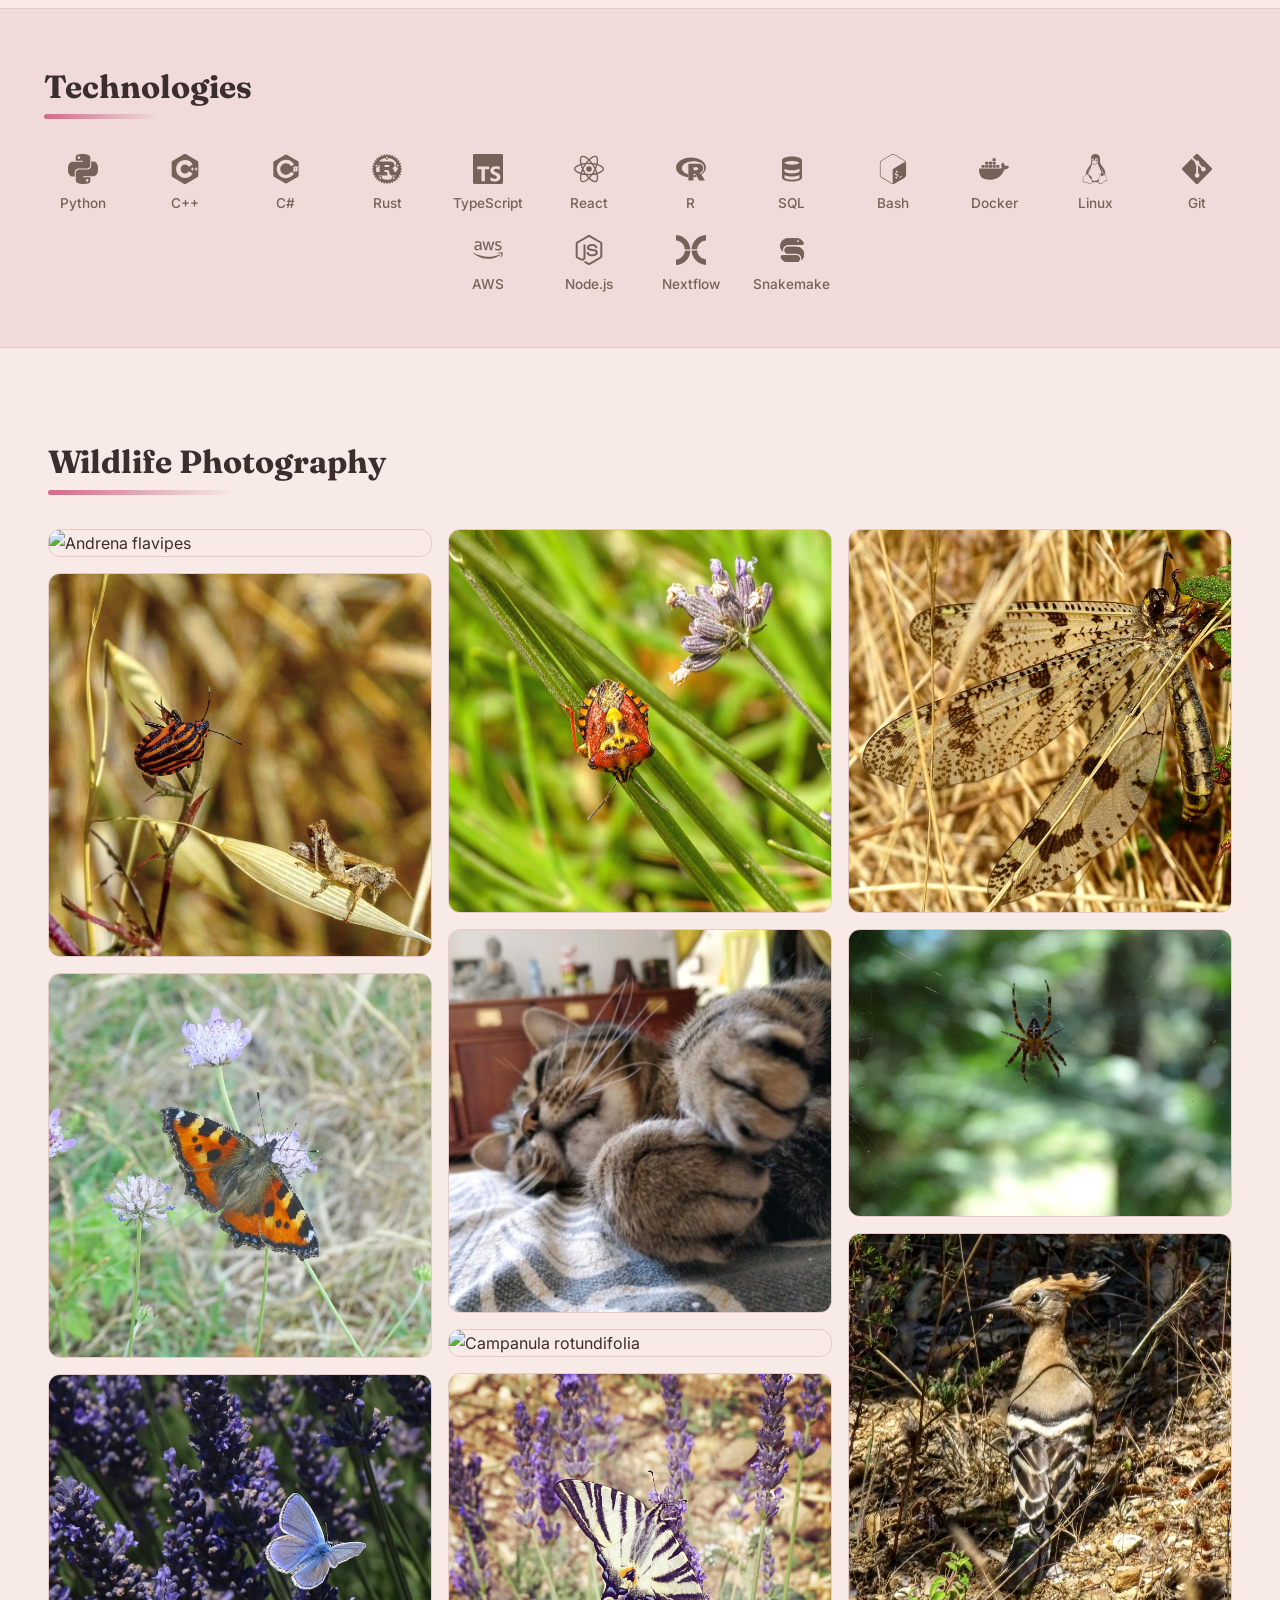
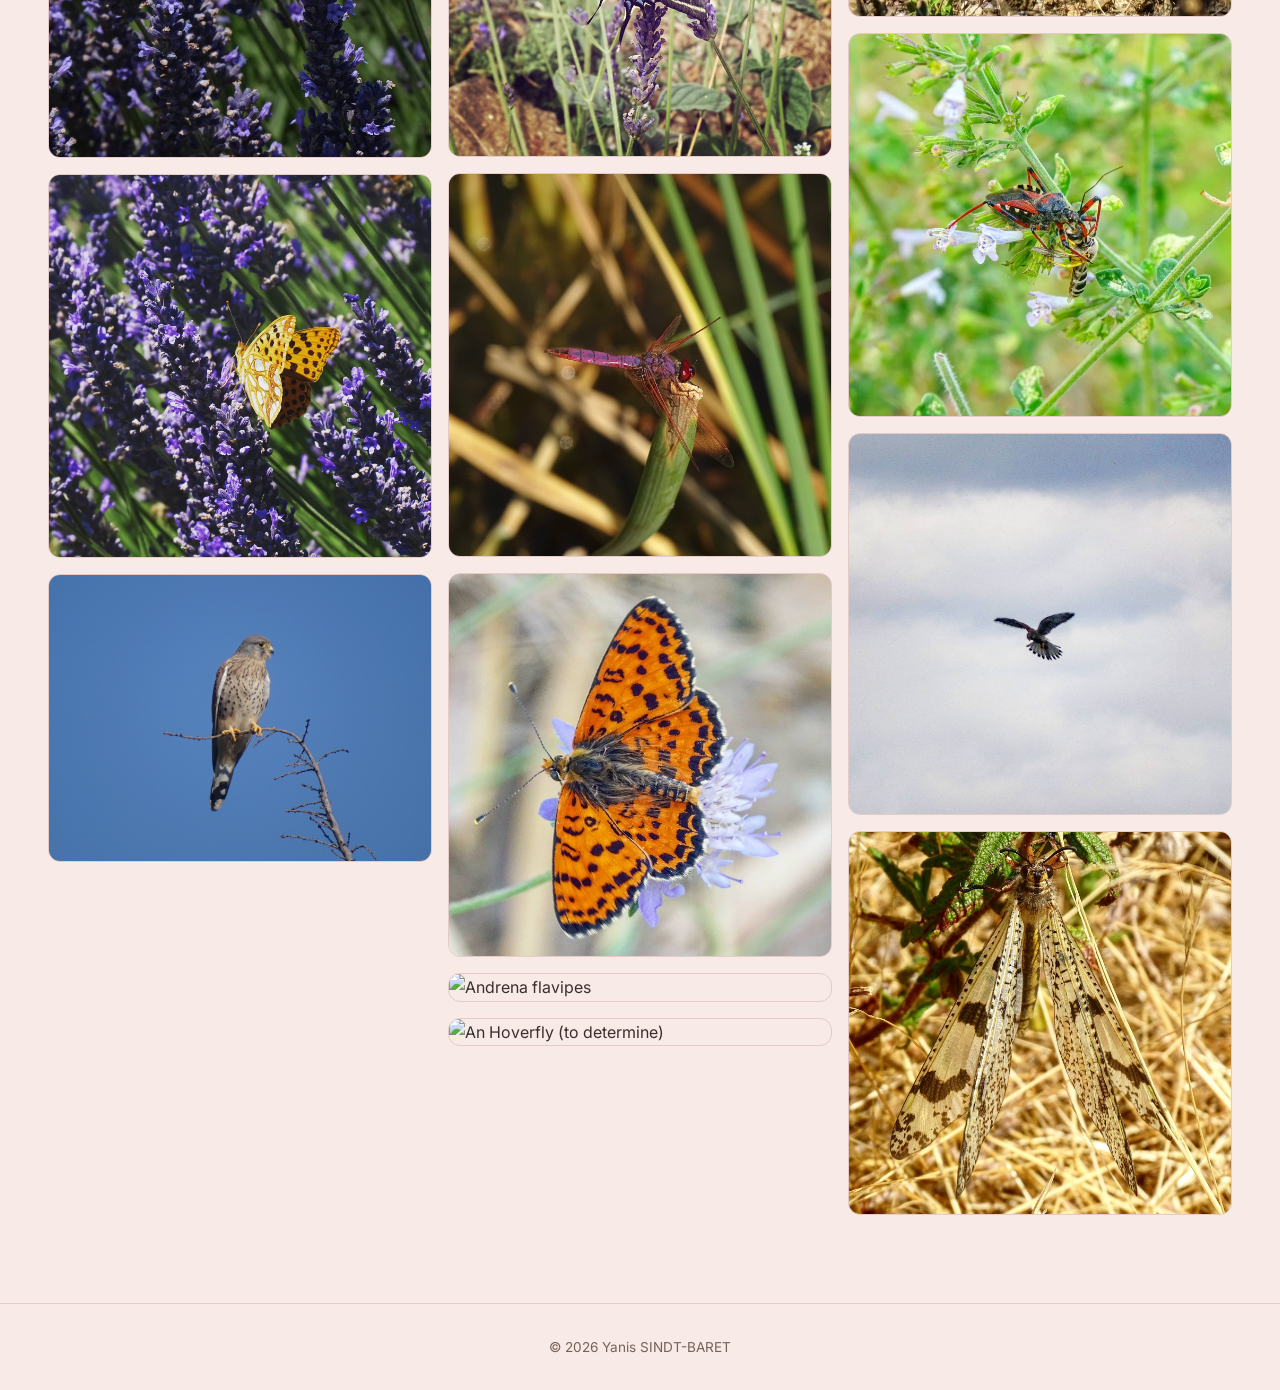
==== commit ce427c8e: "[NEW] Implemented FR version" ====
--- a/index.html
+++ b/index.html
@@ -4,7 +4,7 @@
 <head>
   <meta charset="UTF-8">
   <meta name="viewport" content="width=device-width, initial-scale=1.0">
-  <title>Yanis · Software Developer</title>
+  <title data-i18n="index.title">Yanis · Software Developer</title>
   <meta name="description"
     content="Portfolio of Yanis, software developer. Technologies, experience, projects and wildlife photography.">
   <meta property="og:type" content="website">
@@ -26,16 +26,16 @@
   <link rel="stylesheet" href="css/style.css">
 </head>
 
-<body>
+<body data-i18n-title="index.title">
 
   <header class="site-header" id="site-header">
     <nav class="nav container">
       <a href="#top" class="nav-logo"><img src="assets/favicon.png" alt="">Yanis</a>
       <div class="nav-links" id="nav-links">
-        <a href="#about">About</a>
-        <a href="#projects">Projects</a>
-        <a href="#experience">Experience</a>
-        <a href="#photography">Photography</a>
+        <a href="#about" data-i18n="nav.about">About</a>
+        <a href="#projects" data-i18n="nav.projects">Projects</a>
+        <a href="#experience" data-i18n="nav.experience">Experience</a>
+        <a href="#photography" data-i18n="nav.photography">Photography</a>
       </div>
       <div class="nav-right">
         <button id="theme-toggle" class="theme-toggle" aria-label="Change season theme">
@@ -44,6 +44,10 @@
           <span class="season-icon icon-autumn" aria-hidden="true">🍂</span>
           <span class="season-icon icon-winter" aria-hidden="true">❄️</span>
         </button>
+        <button id="lang-toggle" class="theme-toggle lang-toggle" aria-label="Change language">
+          <span class="lang-icon icon-en" aria-hidden="true">🇬🇧</span>
+          <span class="lang-icon icon-fr" aria-hidden="true">🇫🇷</span>
+        </button>
         <button class="nav-burger" id="nav-burger" aria-label="Open menu" aria-expanded="false"
           aria-controls="nav-links">
           <span aria-hidden="true"></span>
@@ -60,7 +64,7 @@
     <section class="hero">
       <div class="hero-content">
         <h1 class="hero-name">Yanis SINDT-BARET</h1>
-        <p class="hero-title">Software Developer</p>
+        <p class="hero-title" data-i18n="hero.title">Software Developer</p>
         <div class="hero-links">
           <a href="https://github.com/f2ire" target="_blank" rel="noopener" aria-label="GitHub">
             <svg viewBox="0 0 24 24" width="22" height="22" fill="currentColor">
@@ -82,7 +86,7 @@
             </svg>
           </a>
         </div>
-        <a href="#projects" class="hero-cta">See portfolio</a>
+        <a href="#projects" class="hero-cta" data-i18n="hero.cta">See portfolio</a>
       </div>
       <a href="#about" class="hero-scroll" aria-label="Scroll down">
         <svg viewBox="0 0 24 24" width="26" height="26" fill="none" stroke="currentColor" stroke-width="2"
@@ -95,35 +99,35 @@
     <!-- ============ ABOUT ME (bio + education) ============ -->
     <section id="about" class="section">
       <div class="container">
-        <h2 class="section-title">About Me</h2>
+        <h2 class="section-title" data-i18n="about.title">About Me</h2>
         <div class="about-grid">
           <div class="about-photo-col">
             <figure class="about-photo polaroid">
               <img src="photo/me.jpg" alt="Yanis watching the sunrise from the summit of Mount Fuji">
-              <figcaption>Sunrise from the top of Mt. Fuji, 3,776 m</figcaption>
+              <figcaption data-i18n="about.photoCaption">Sunrise from the top of Mt. Fuji, 3,776 m</figcaption>
             </figure>
-            <a href="assets/resume.pdf" class="btn-resume" download>
+            <a href="assets/resume.pdf" class="btn-resume" data-i18n-href="about.cvHref" download>
               <svg viewBox="0 0 24 24" width="18" height="18" fill="none" stroke="currentColor" stroke-width="2"
                 stroke-linecap="round" stroke-linejoin="round">
                 <path d="M21 15v4a2 2 0 0 1-2 2H5a2 2 0 0 1-2-2v-4M7 10l5 5 5-5M12 15V3" />
               </svg>
-              Download CV
+              <span data-i18n="about.cvButton">Download CV</span>
             </a>
           </div>
           <div class="about-bio">
-            <p>
+            <p data-i18n="about.bio1">
               I'm Yanis, a software engineer based in Toulon, France. I've always been passionate about animals, and
               that's how I came to code, through biology: after starting a degree in the field, I moved to INSA Lyon to
               study computer science, then spent a year at Sanofi building software for vaccine research. That's where I
               figured out what I like building: backend work and tools that feel finished, that answer a real need
               rather than existing for their own sake.
             </p>
-            <p>
+            <p data-i18n="about.bio2">
               During engineering school I also discovered Japan. I started learning the language, moved there for an
               exchange semester, and after graduating went back to dive deeper into the culture and push my Japanese
               further, shipping personal projects along the way.
             </p>
-            <p>
+            <p data-i18n="about.bio3">
               Outside of code, as you'd guess from the animal thing, I'm a wildlife photographer. You'll find some of my
               shots further down the page. I'm also a big fan of everything strategy-related, from video games to board
               games, and even team sports like volleyball.
@@ -131,24 +135,24 @@
           </div>
           <div class="about-education">
             <div class="about-block">
-              <h3 class="about-subtitle">Education</h3>
+              <h3 class="about-subtitle" data-i18n="about.eduTitle">Education</h3>
               <div class="edu-item reveal">
                 <span class="edu-date">2021–2024</span>
-                <h4 class="edu-degree">Master of Engineering, INSA Lyon (National Institute of Applied Sciences)</h4>
-                <p class="edu-desc">Computer Science and Data, with a bioinformatics specialization.</p>
+                <h4 class="edu-degree" data-i18n="about.edu1Degree">Master of Engineering, INSA Lyon (National Institute of Applied Sciences)</h4>
+                <p class="edu-desc" data-i18n="about.edu1Desc">Computer Science and Data, with a bioinformatics specialization.</p>
               </div>
               <div class="edu-item reveal">
                 <span class="edu-date">2023</span>
-                <h4 class="edu-degree">Master of Engineering, Kobe University (Japan)</h4>
-                <p class="edu-desc">Six-month university exchange in the Master of System Informatics.</p>
+                <h4 class="edu-degree" data-i18n="about.edu2Degree">Master of Engineering, Kobe University (Japan)</h4>
+                <p class="edu-desc" data-i18n="about.edu2Desc">Six-month university exchange in the Master of System Informatics.</p>
               </div>
               <div class="edu-item reveal">
                 <span class="edu-date">2018-2021</span>
-                <h4 class="edu-degree">Bachelor of Science, University of Toulon</h4>
+                <h4 class="edu-degree" data-i18n="about.edu3Degree">Bachelor of Science, University of Toulon</h4>
               </div>
             </div>
             <div class="about-block">
-              <h3 class="about-subtitle">Languages</h3>
+              <h3 class="about-subtitle" data-i18n="about.langTitle">Languages</h3>
               <ul class="lang-stamps reveal">
                 <li class="lang-stamp">
                   <svg class="lang-flag" viewBox="0 0 3 2" aria-hidden="true">
@@ -157,7 +161,7 @@
                     <rect x="2" width="1" height="2" fill="#EF4135" />
                   </svg>
                   <span class="lang-hello">Français</span>
-                  <span class="lang-level">Native</span>
+                  <span class="lang-level" data-i18n="lang.native">Native</span>
                 </li>
                 <li class="lang-stamp">
                   <svg class="lang-flag" viewBox="0 0 3 2" aria-hidden="true">
@@ -168,7 +172,7 @@
                     <path d="M1.5 0 V2 M0 1 H3" stroke="#C8102E" stroke-width="0.4" />
                   </svg>
                   <span class="lang-hello">English</span>
-                  <span class="lang-level">Fluent</span>
+                  <span class="lang-level" data-i18n="lang.fluent">Fluent</span>
                 </li>
                 <li class="lang-stamp">
                   <svg class="lang-flag" viewBox="0 0 3 2" aria-hidden="true">
@@ -176,7 +180,7 @@
                     <circle cx="1.5" cy="1" r="0.6" fill="#BC002D" />
                   </svg>
                   <span class="lang-hello" lang="ja">日本語</span>
-                  <span class="lang-level">Conversational</span>
+                  <span class="lang-level" data-i18n="lang.conversational">Conversational</span>
                 </li>
                 <li class="lang-stamp">
                   <svg class="lang-flag" viewBox="0 0 3 2" aria-hidden="true">
@@ -184,12 +188,12 @@
                     <rect y="0.5" width="3" height="1" fill="#F1BF00" />
                   </svg>
                   <span class="lang-hello">Español</span>
-                  <span class="lang-level">Basics</span>
+                  <span class="lang-level" data-i18n="lang.basics">Basics</span>
                 </li>
                 <li class="lang-stamp lang-stamp-teaser">
                   <span class="lang-flag lang-flag-emoji" aria-hidden="true">👀</span>
-                  <span class="lang-hello">Incoming?</span>
-                  <span class="lang-level">Soon…</span>
+                  <span class="lang-hello" data-i18n="lang.incoming">Incoming?</span>
+                  <span class="lang-level" data-i18n="lang.soon">Soon…</span>
                 </li>
               </ul>
             </div>
@@ -201,7 +205,7 @@
     <!-- ============ PROJECTS ============ -->
     <section id="projects" class="section section-alt">
       <div class="container">
-        <h2 class="section-title">Projects</h2>
+        <h2 class="section-title" data-i18n="projects.title">Projects</h2>
 
         <div class="project-grid">
 
@@ -220,8 +224,8 @@
               </div>
             </div>
             <div class="project-body">
-              <h3 class="project-name">Shen <span class="project-date">2026–now</span></h3>
-              <p class="project-desc">
+              <h3 class="project-name">Shen <span class="project-date" data-i18n="shen.yearRange">2026–now</span></h3>
+              <p class="project-desc" data-i18n="project.shen.desc">
                 A local-first research IDE built with Tauri and React, pairing your Zotero library with a LaTeX/code
                 editor and a private AI assistant. It does citation-grounded RAG over your papers, with clickable
                 citations that jump to and highlight the exact source passage in the PDF.
@@ -259,8 +263,8 @@
               </div>
             </div>
             <div class="project-body">
-              <h3 class="project-name"> AoE4 Units <span class="project-date">2025–now</span></h3>
-              <p class="project-desc">
+              <h3 class="project-name"> AoE4 Units <span class="project-date" data-i18n="aoe4.yearRange">2025–now</span></h3>
+              <p class="project-desc" data-i18n="project.aoe4.desc">
                 An educational combat-analysis tool for Age of Empires IV. Compare any two units side by side with a
                 full battle simulation. A companion Twitch extension lets viewers run these matchups live during
                 streams, right on the channel overlay.
@@ -288,8 +292,8 @@
               </div>
             </div>
             <div class="project-body">
-              <h3 class="project-name">Iori <span class="project-date">2026–now</span></h3>
-              <p class="project-desc">
+              <h3 class="project-name">Iori <span class="project-date" data-i18n="iori.yearRange">2026–now</span></h3>
+              <p class="project-desc" data-i18n="project.iori.desc">
                 A browser extension paired with a local Python backend that interrupts endless social-media scrolling
                 with Japanese flashcard overlays. It uses a spaced-repetition system (SM-2) to schedule reviews.
               </p>
@@ -311,19 +315,19 @@
     <!-- ============ EXPERIENCE (professional) ============ -->
     <section id="experience" class="section">
       <div class="container">
-        <h2 class="section-title">Experience</h2>
+        <h2 class="section-title" data-i18n="experience.title">Experience</h2>
         <div class="timeline">
           <div class="timeline-item reveal">
             <span class="timeline-date">2023–2024</span>
-            <h3 class="timeline-role">Software Engineer, Sanofi</h3>
+            <h3 class="timeline-role" data-i18n="experience.role">Software Engineer, Sanofi</h3>
             <ul class="timeline-desc timeline-bullets">
-              <li>Took over an internal vaccine-research application: fixed its bugs, refactored the codebase and
+              <li data-i18n="experience.bullet1">Took over an internal vaccine-research application: fixed its bugs, refactored the codebase and
                 handled its deployment on AWS, letting research teams expand what they could do with it.</li>
-              <li>Designed and managed a custom SQL database, cutting query execution time by 90% on user-specific
+              <li data-i18n="experience.bullet2">Designed and managed a custom SQL database, cutting query execution time by 90% on user-specific
                 requests, and built the REST APIs and CRUD interfaces used to work with the data.</li>
-              <li>Developed Python ETL pipelines orchestrated with Snakemake to answer biologists' requests, then
+              <li data-i18n="experience.bullet3">Developed Python ETL pipelines orchestrated with Snakemake to answer biologists' requests, then
                 deployed them and trained the teams to use them.</li>
-              <li>Brought DevOps practices into the project (automated testing with pytest, CI, Git, Docker) while
+              <li data-i18n="experience.bullet4">Brought DevOps practices into the project (automated testing with pytest, CI, Git, Docker) while
                 working day to day in a French-American Agile team, in French and English.</li>
             </ul>
           </div>
@@ -334,7 +338,7 @@
     <!-- ============ TECHNOLOGIES ============ -->
     <section id="technologies" class="section section-alt">
       <div class="container">
-        <h2 class="section-title">Technologies</h2>
+        <h2 class="section-title" data-i18n="technologies.title">Technologies</h2>
         <div class="tech-grid">
           <div class="tech-item reveal">
             <svg viewBox="0 0 24 24" width="34" height="34" fill="currentColor" aria-hidden="true">
@@ -493,7 +497,7 @@
     <!-- ============ PHOTOGRAPHY ============ -->
     <section id="photography" class="section">
       <div class="container">
-        <h2 class="section-title">Wildlife Photography</h2>
+        <h2 class="section-title" data-i18n="photography.title">Wildlife Photography</h2>
         <div class="masonry">
           <figure class="masonry-item reveal">
             <img src="assets/photos/faucon_crescerelle.JPG" alt="Falco tinnunculus" loading="lazy">
@@ -572,6 +576,7 @@
     <img src="" alt="">
   </div>
 
+  <script src="js/i18n.js"></script>
   <script src="js/main.js"></script>
 </body>
 
--- a/css/style.css
+++ b/css/style.css
@@ -164,8 +164,8 @@
 .site-header.scrolled .theme-toggle { border-color: var(--border); color: var(--text); }
 .theme-toggle:hover { border-color: var(--accent-warm); color: var(--accent-warm); }
 
-/* season picker dropdown */
-.season-menu {
+/* season picker dropdown (shared style with the language picker) */
+.season-menu, .lang-menu {
   position: absolute;
   top: calc(100% + 0.6rem);
   right: 0;
@@ -179,9 +179,9 @@
   box-shadow: var(--shadow);
   z-index: 20;
 }
-.season-menu[hidden] { display: none; }
-
-.season-option {
+.season-menu[hidden], .lang-menu[hidden] { display: none; }
+
+.season-option, .lang-option {
   display: flex;
   align-items: center;
   gap: 0.6rem;
@@ -196,8 +196,8 @@
   cursor: pointer;
   transition: background 0.15s;
 }
-.season-option:hover { background: var(--bg-alt); }
-.season-option.active { color: var(--accent); font-weight: 600; }
+.season-option:hover, .lang-option:hover { background: var(--bg-alt); }
+.season-option.active, .lang-option.active { color: var(--accent); font-weight: 600; }
 
 /* one season icon at a time */
 .theme-toggle .season-icon { display: none; font-size: 1rem; line-height: 1; }
@@ -206,6 +206,12 @@
 [data-theme="summer"] .icon-summer,
 [data-theme="autumn"] .icon-autumn,
 [data-theme="winter"] .icon-winter { display: block; }
+
+/* one language icon at a time */
+.theme-toggle .lang-icon { display: none; font-size: 1rem; line-height: 1; }
+:root:not([data-lang]) .icon-en,
+[data-lang="en"] .icon-en,
+[data-lang="fr"] .icon-fr { display: block; }
 
 /* ---- Mobile nav : hamburger + dropdown ---- */
 @media (max-width: 720px) {
@@ -455,7 +461,7 @@
 /* ============ About Me ============ */
 .about-grid {
   display: grid;
-  grid-template-columns: 340px 1.1fr 0.9fr;
+  grid-template-columns: 340px minmax(0, 1.1fr) minmax(0, 0.9fr);
   gap: 3rem;
   align-items: start;
 }
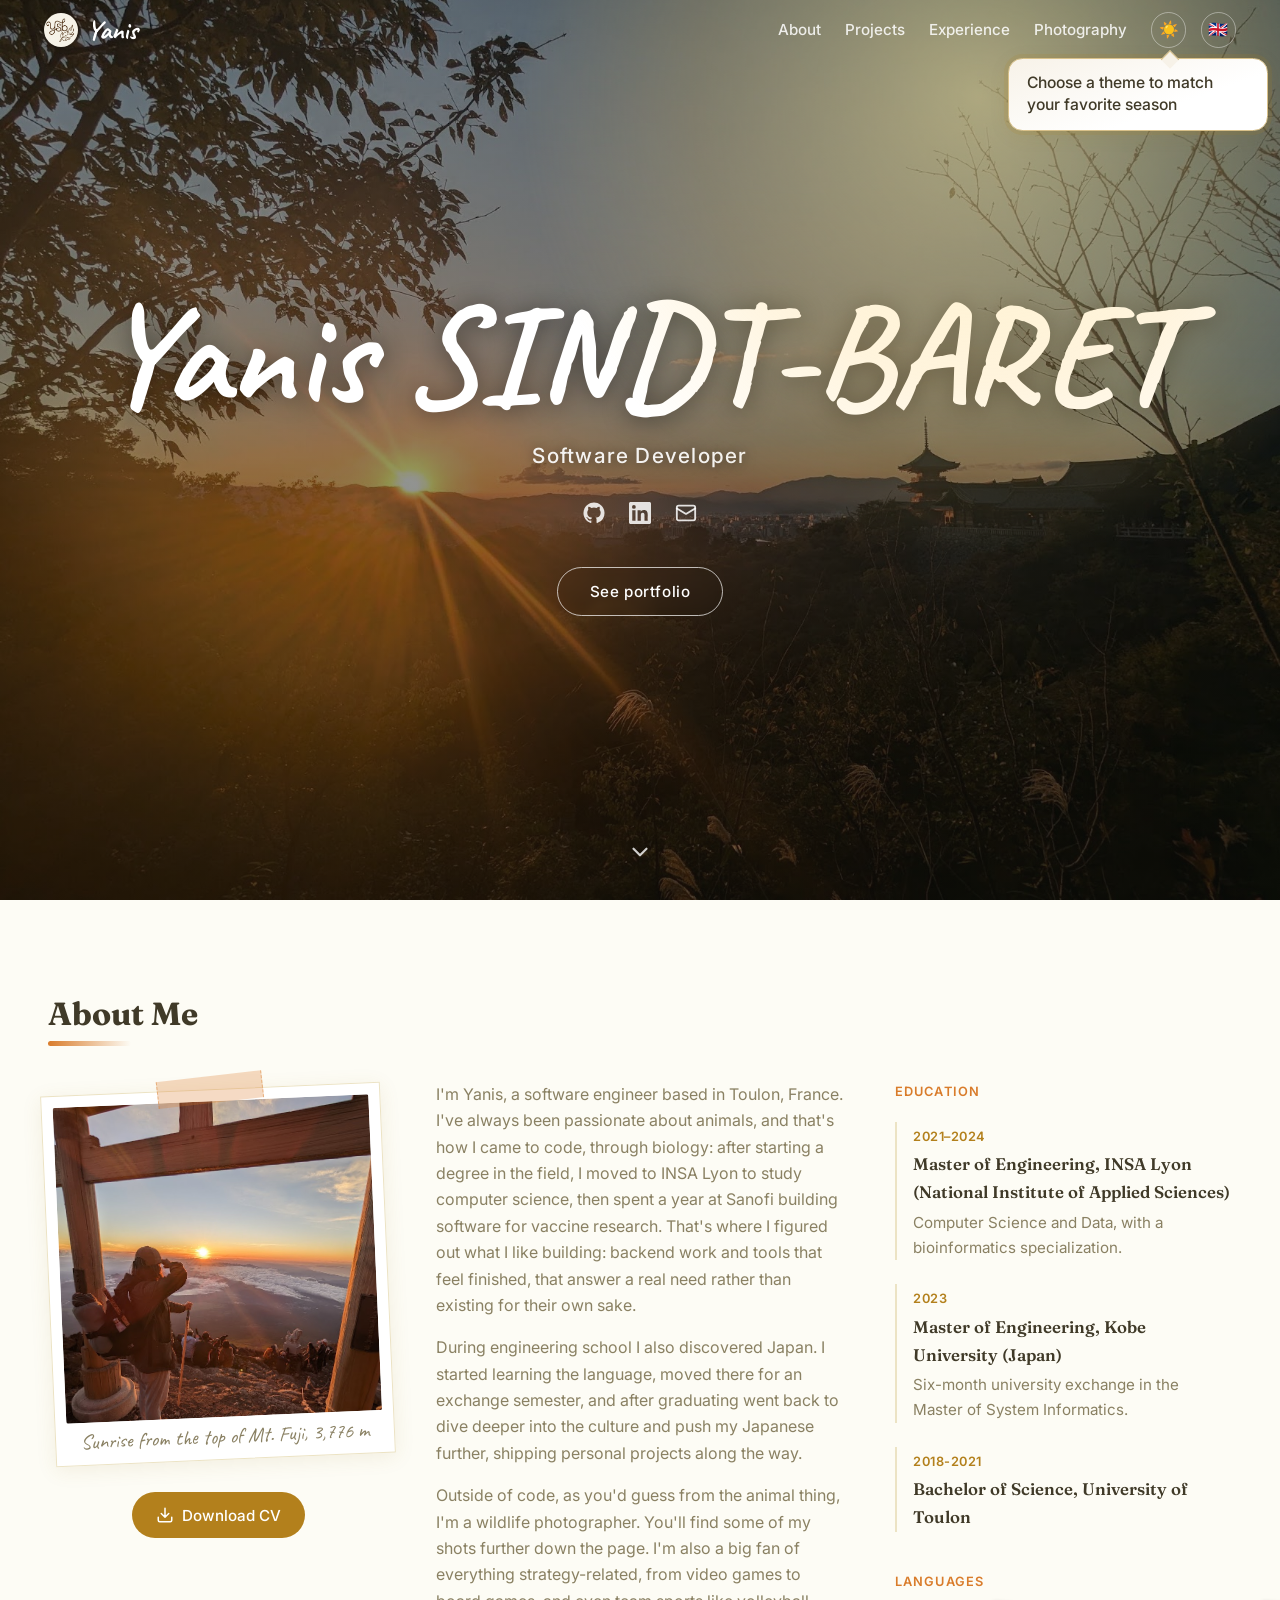
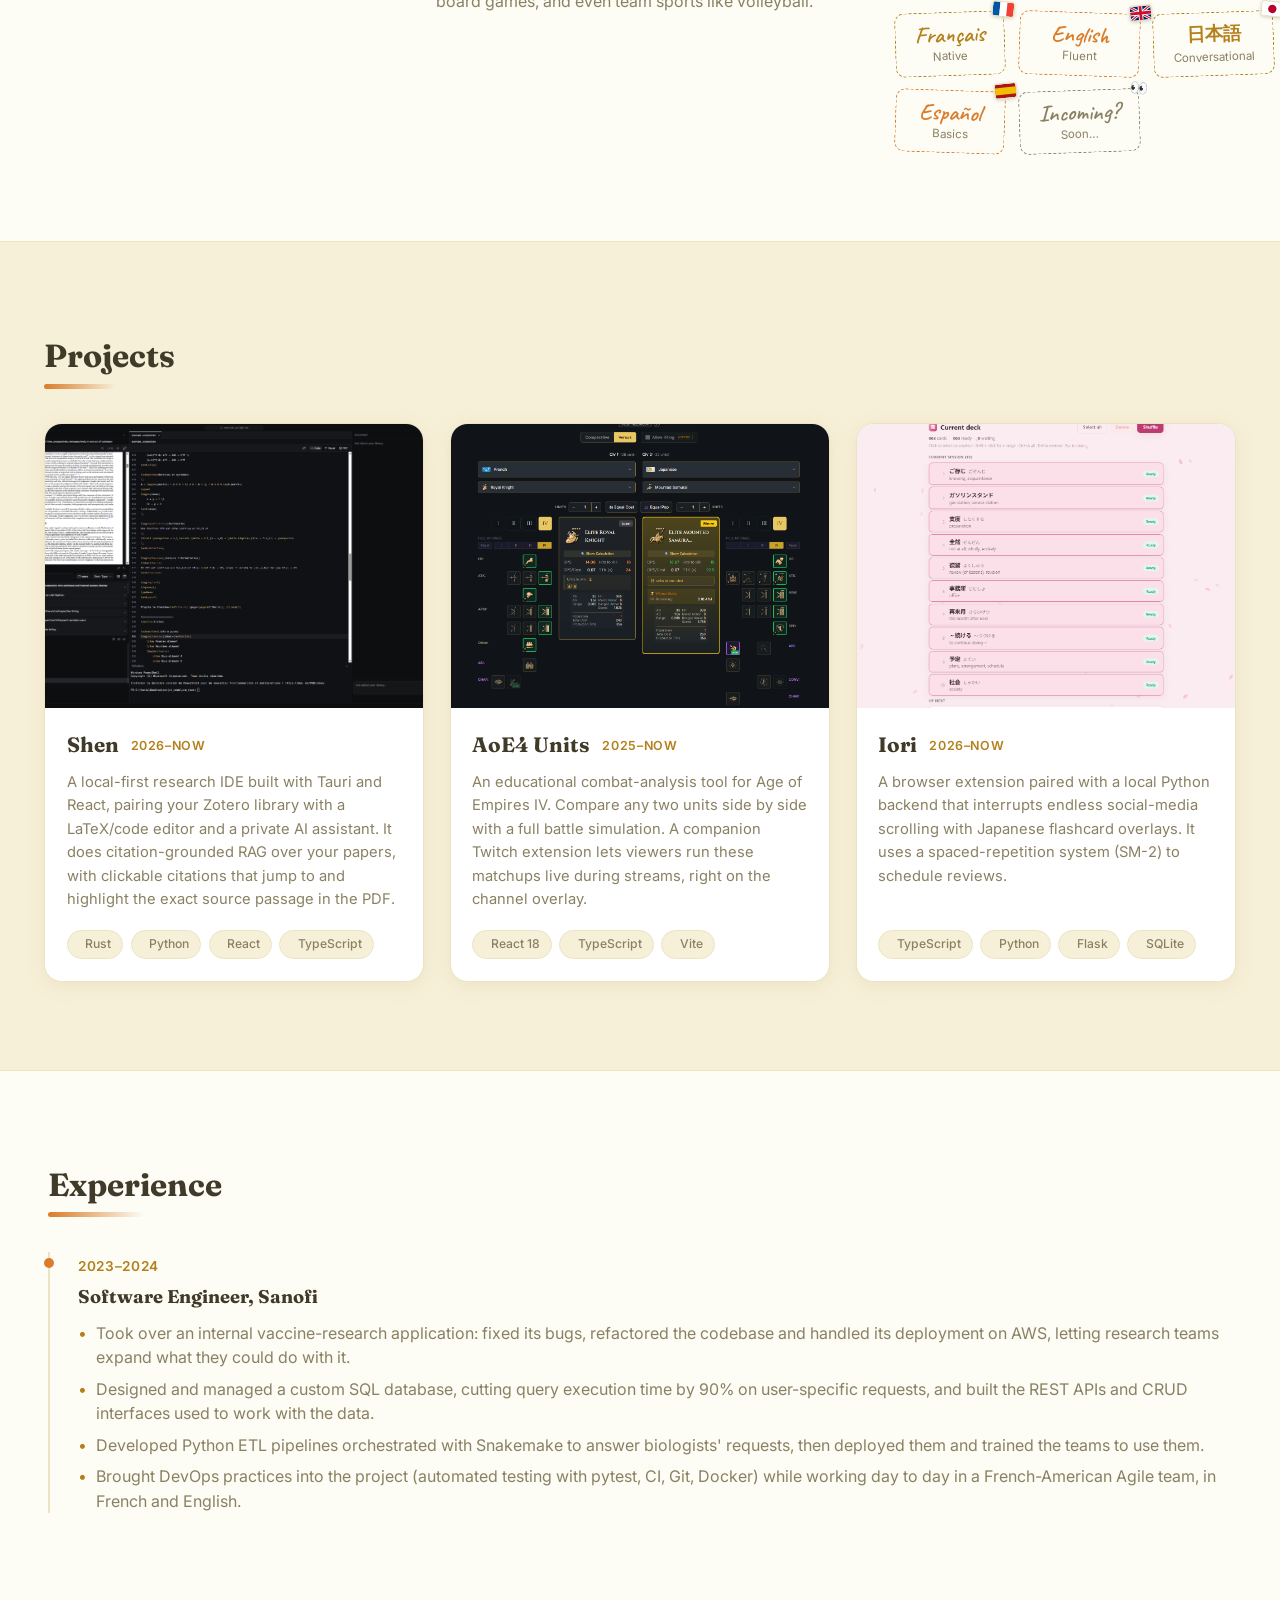
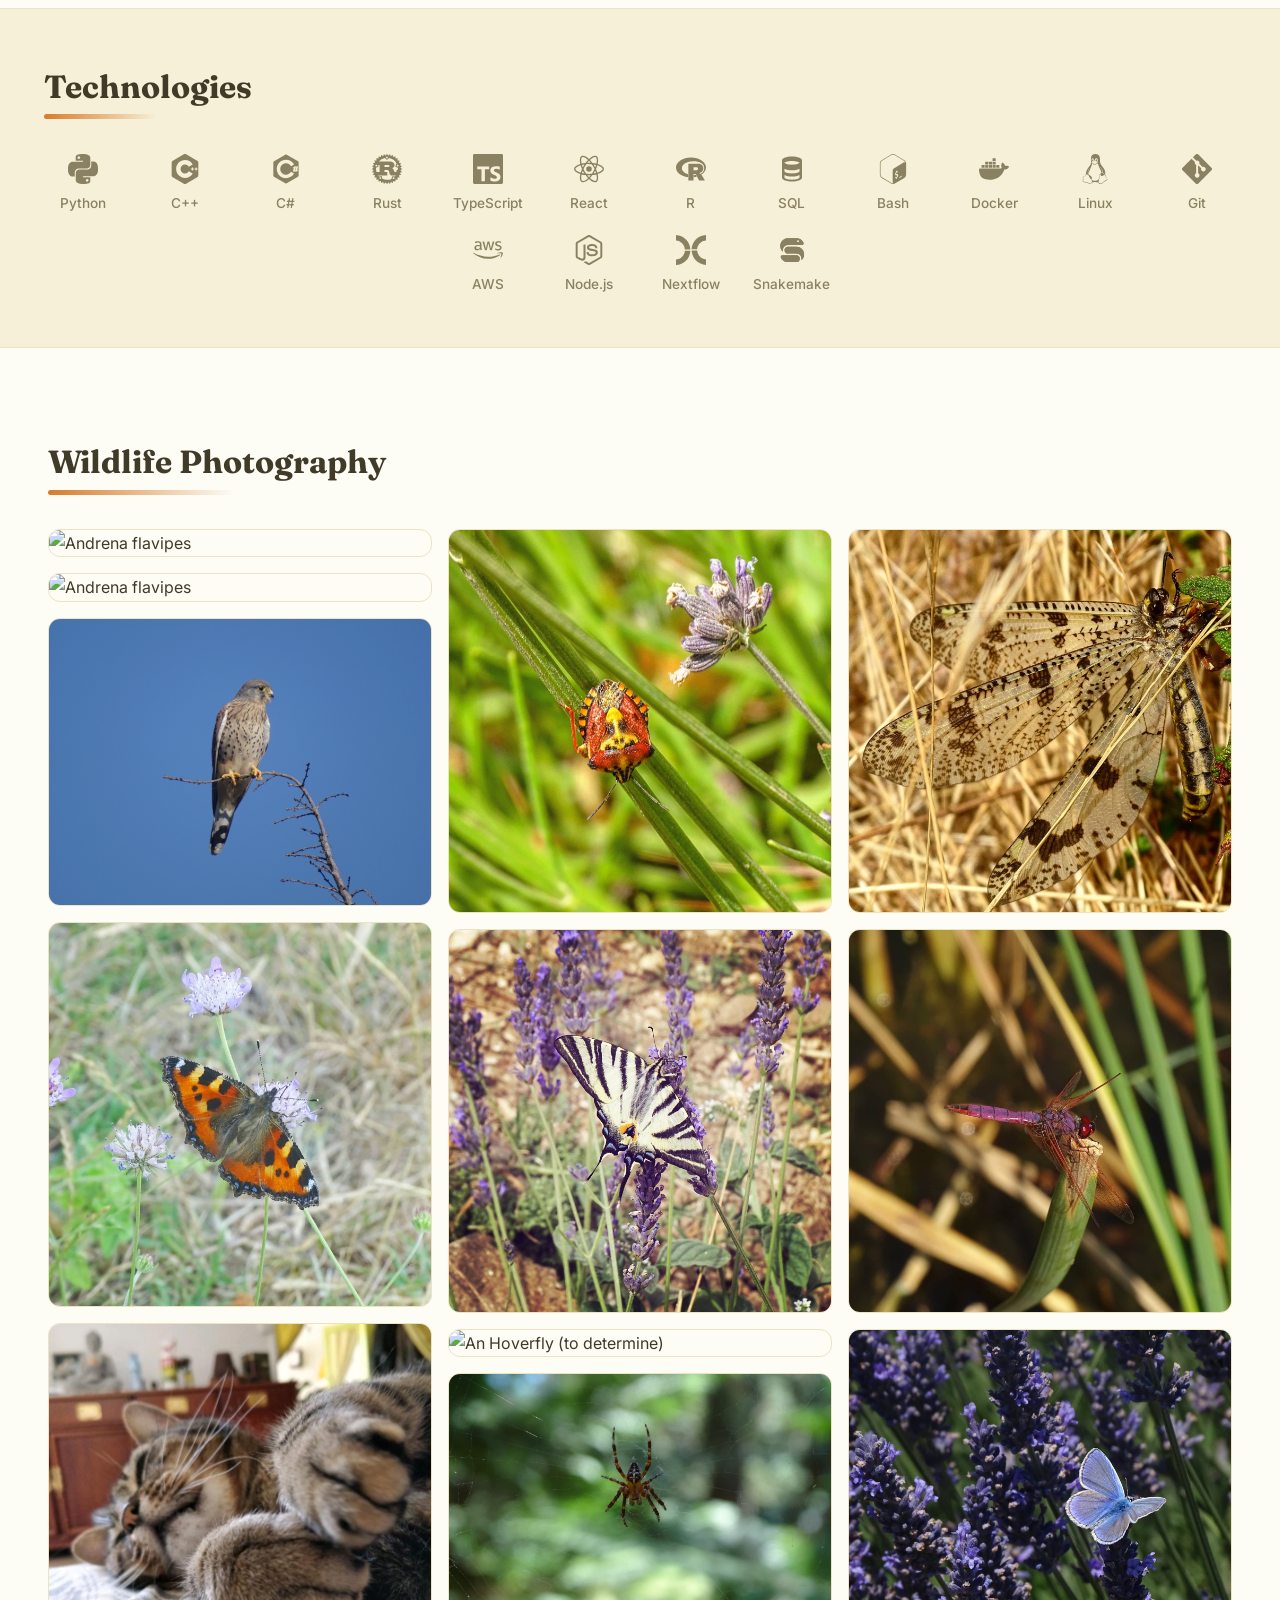
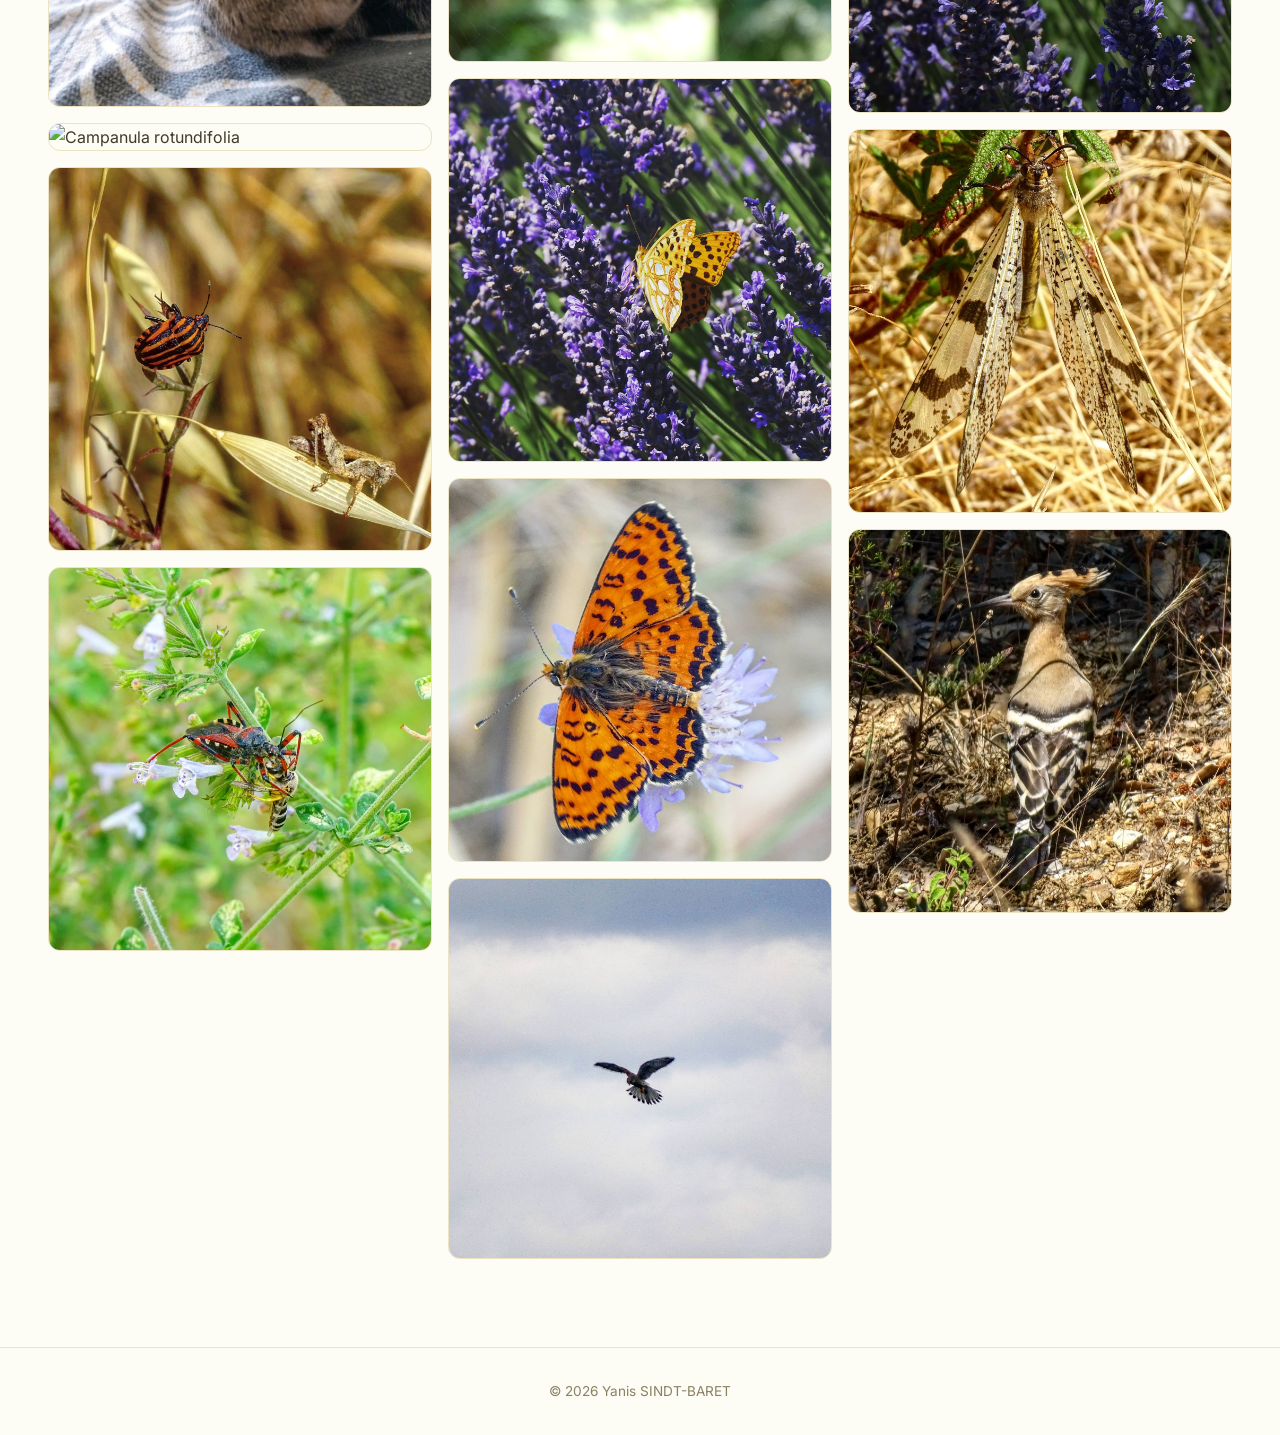
==== commit b41f937c: "[NEW] Add goatcounter analytics" ====
--- a/index.html
+++ b/index.html
@@ -578,6 +578,10 @@
 
   <script src="js/i18n.js"></script>
   <script src="js/main.js"></script>
+
+  <!-- Analytics -->
+  <script data-goatcounter="https://sindtbaret.goatcounter.com/count"
+          async src="//gc.zgo.at/count.js"></script>
 </body>
 
 </html>
--- a/css/style.css
+++ b/css/style.css
@@ -198,6 +198,57 @@
 }
 .season-option:hover, .lang-option:hover { background: var(--bg-alt); }
 .season-option.active, .lang-option.active { color: var(--accent); font-weight: 600; }
+
+/* first-visit nudge pointing at the season toggle */
+.season-hint {
+  position: fixed;
+  z-index: 60;
+  max-width: min(260px, 82vw);
+  padding: 0.85rem 1.1rem;
+  background: linear-gradient(
+    160deg,
+    color-mix(in srgb, var(--accent) 10%, var(--card)),
+    var(--card) 65%
+  );
+  border: 1px solid color-mix(in srgb, var(--accent) 35%, var(--border));
+  border-radius: 0.9rem;
+  box-shadow: var(--shadow), 0 0 0 4px color-mix(in srgb, var(--accent) 12%, transparent);
+  font-size: 0.98rem;
+  font-weight: 500;
+  line-height: 1.4;
+  color: var(--text);
+  opacity: 0;
+  transform: translateY(-6px) scale(0.96);
+  transform-origin: top center;
+  transition: opacity 0.35s ease, transform 0.35s cubic-bezier(0.34, 1.56, 0.64, 1);
+  pointer-events: none;
+}
+.season-hint.visible {
+  opacity: 1;
+  transform: translateY(0) scale(1);
+  animation: season-hint-glow 2.4s ease-in-out 0.4s infinite;
+}
+.season-hint::before {
+  content: "";
+  position: absolute;
+  top: -6px;
+  left: var(--arrow-x, 50%);
+  width: 12px;
+  height: 12px;
+  background: color-mix(in srgb, var(--accent) 10%, var(--card));
+  border-left: 1px solid color-mix(in srgb, var(--accent) 35%, var(--border));
+  border-top: 1px solid color-mix(in srgb, var(--accent) 35%, var(--border));
+  transform: translateX(-50%) rotate(45deg);
+}
+
+@keyframes season-hint-glow {
+  0%, 100% { box-shadow: var(--shadow), 0 0 0 4px color-mix(in srgb, var(--accent) 12%, transparent); }
+  50% { box-shadow: var(--shadow), 0 0 0 7px color-mix(in srgb, var(--accent) 4%, transparent); }
+}
+
+@media (prefers-reduced-motion: reduce) {
+  .season-hint.visible { animation: none; }
+}
 
 /* one season icon at a time */
 .theme-toggle .season-icon { display: none; font-size: 1rem; line-height: 1; }
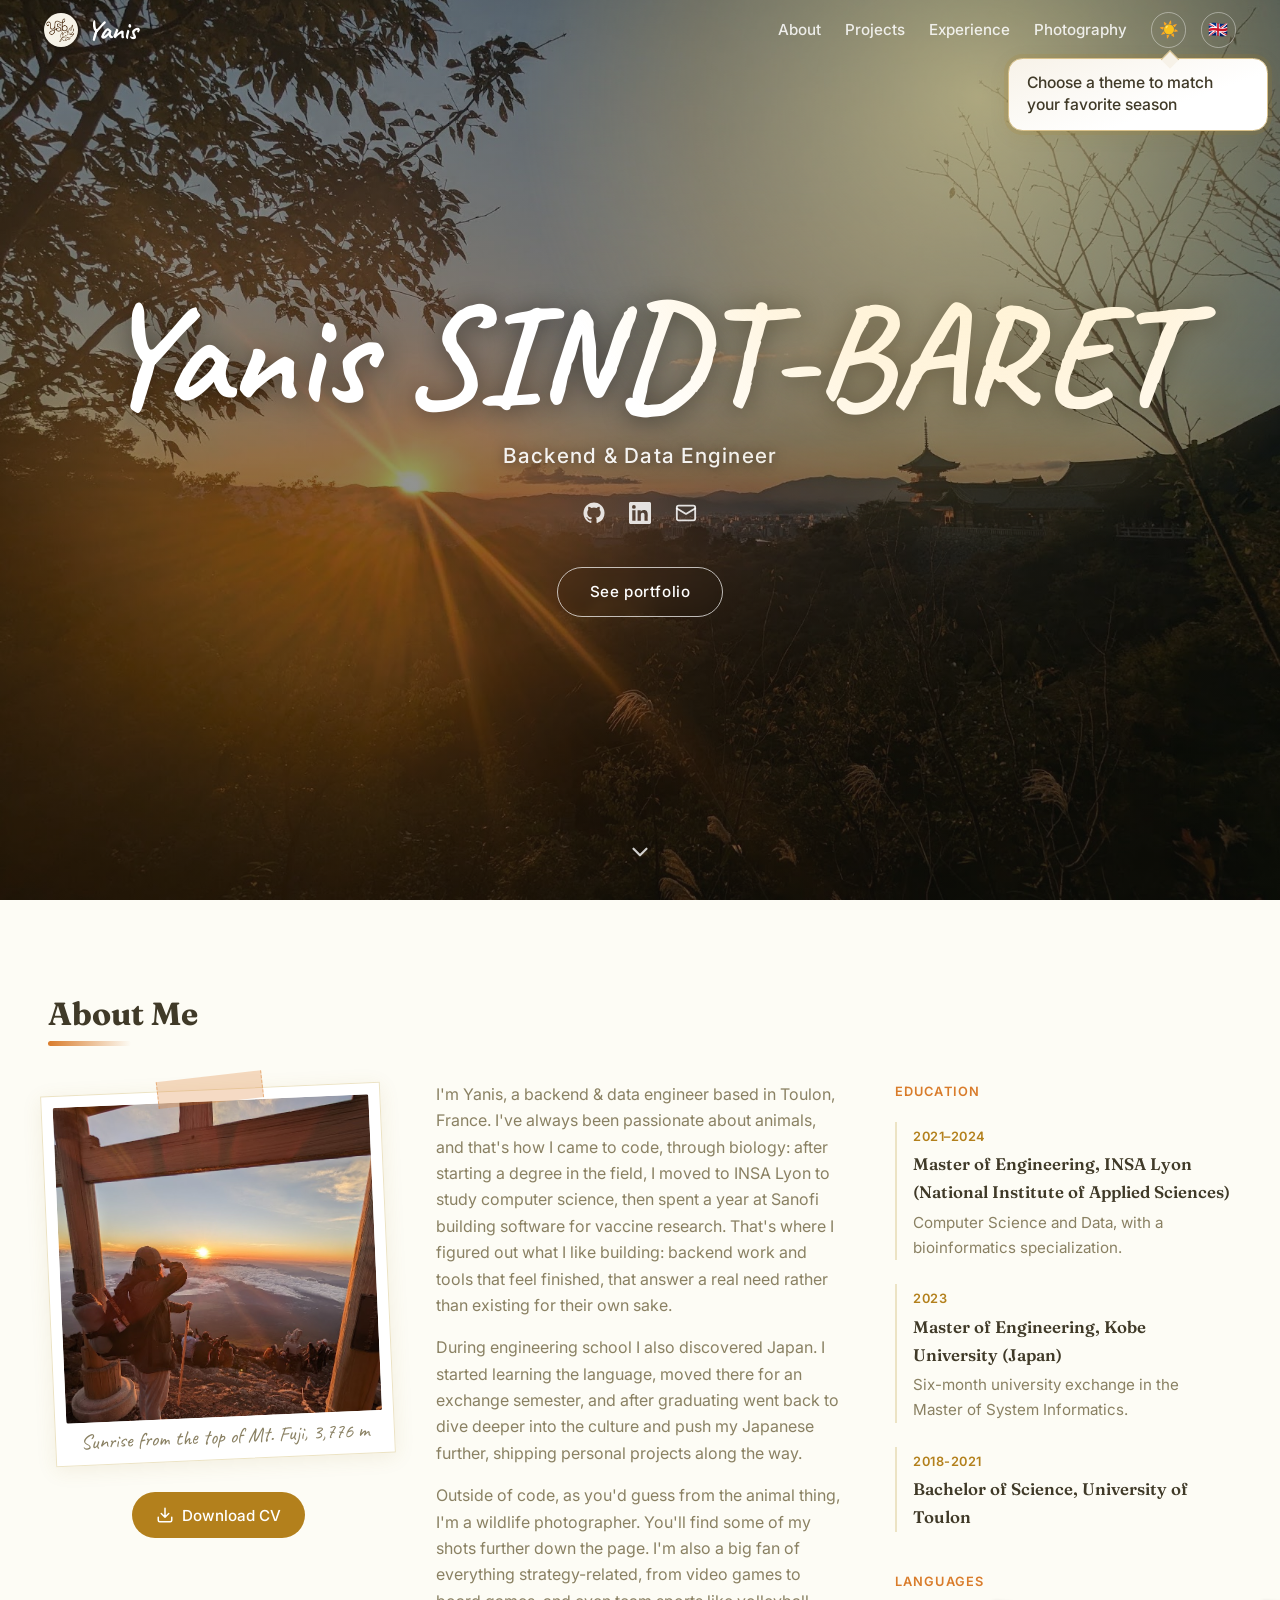
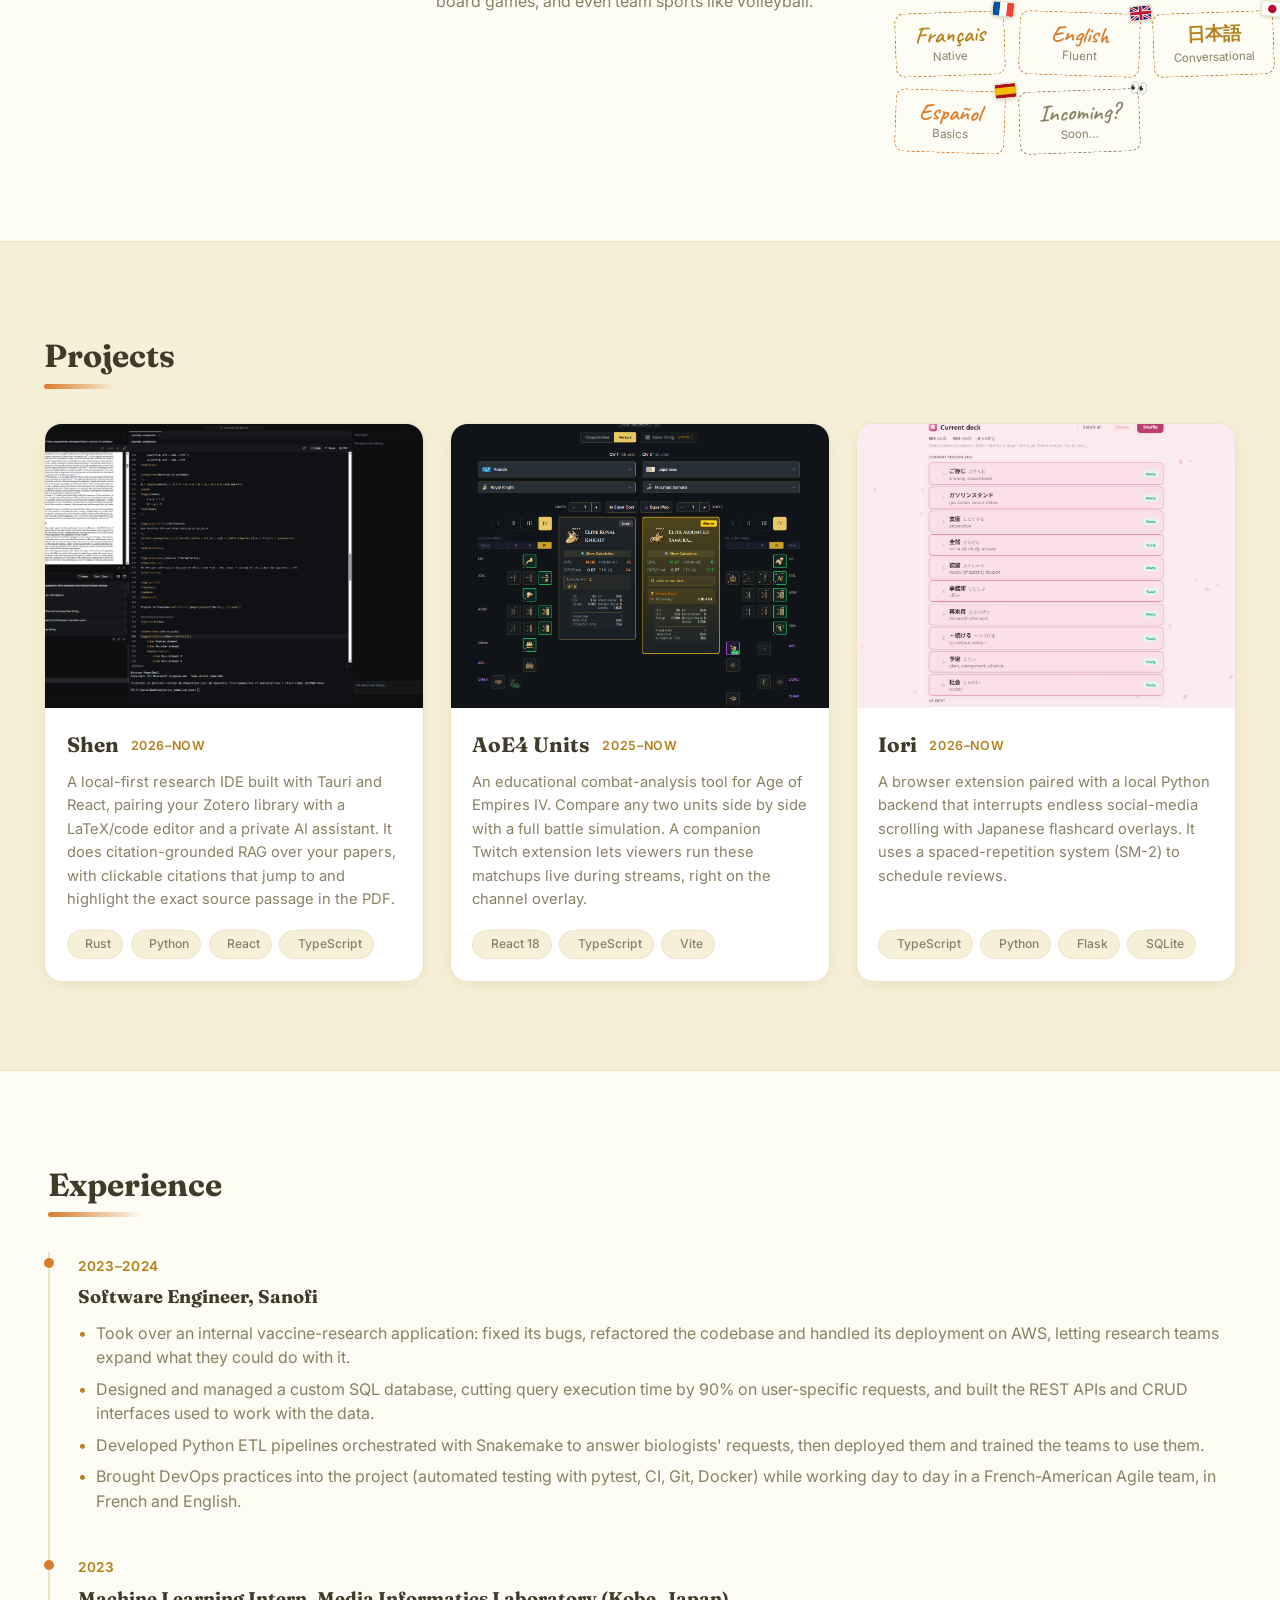
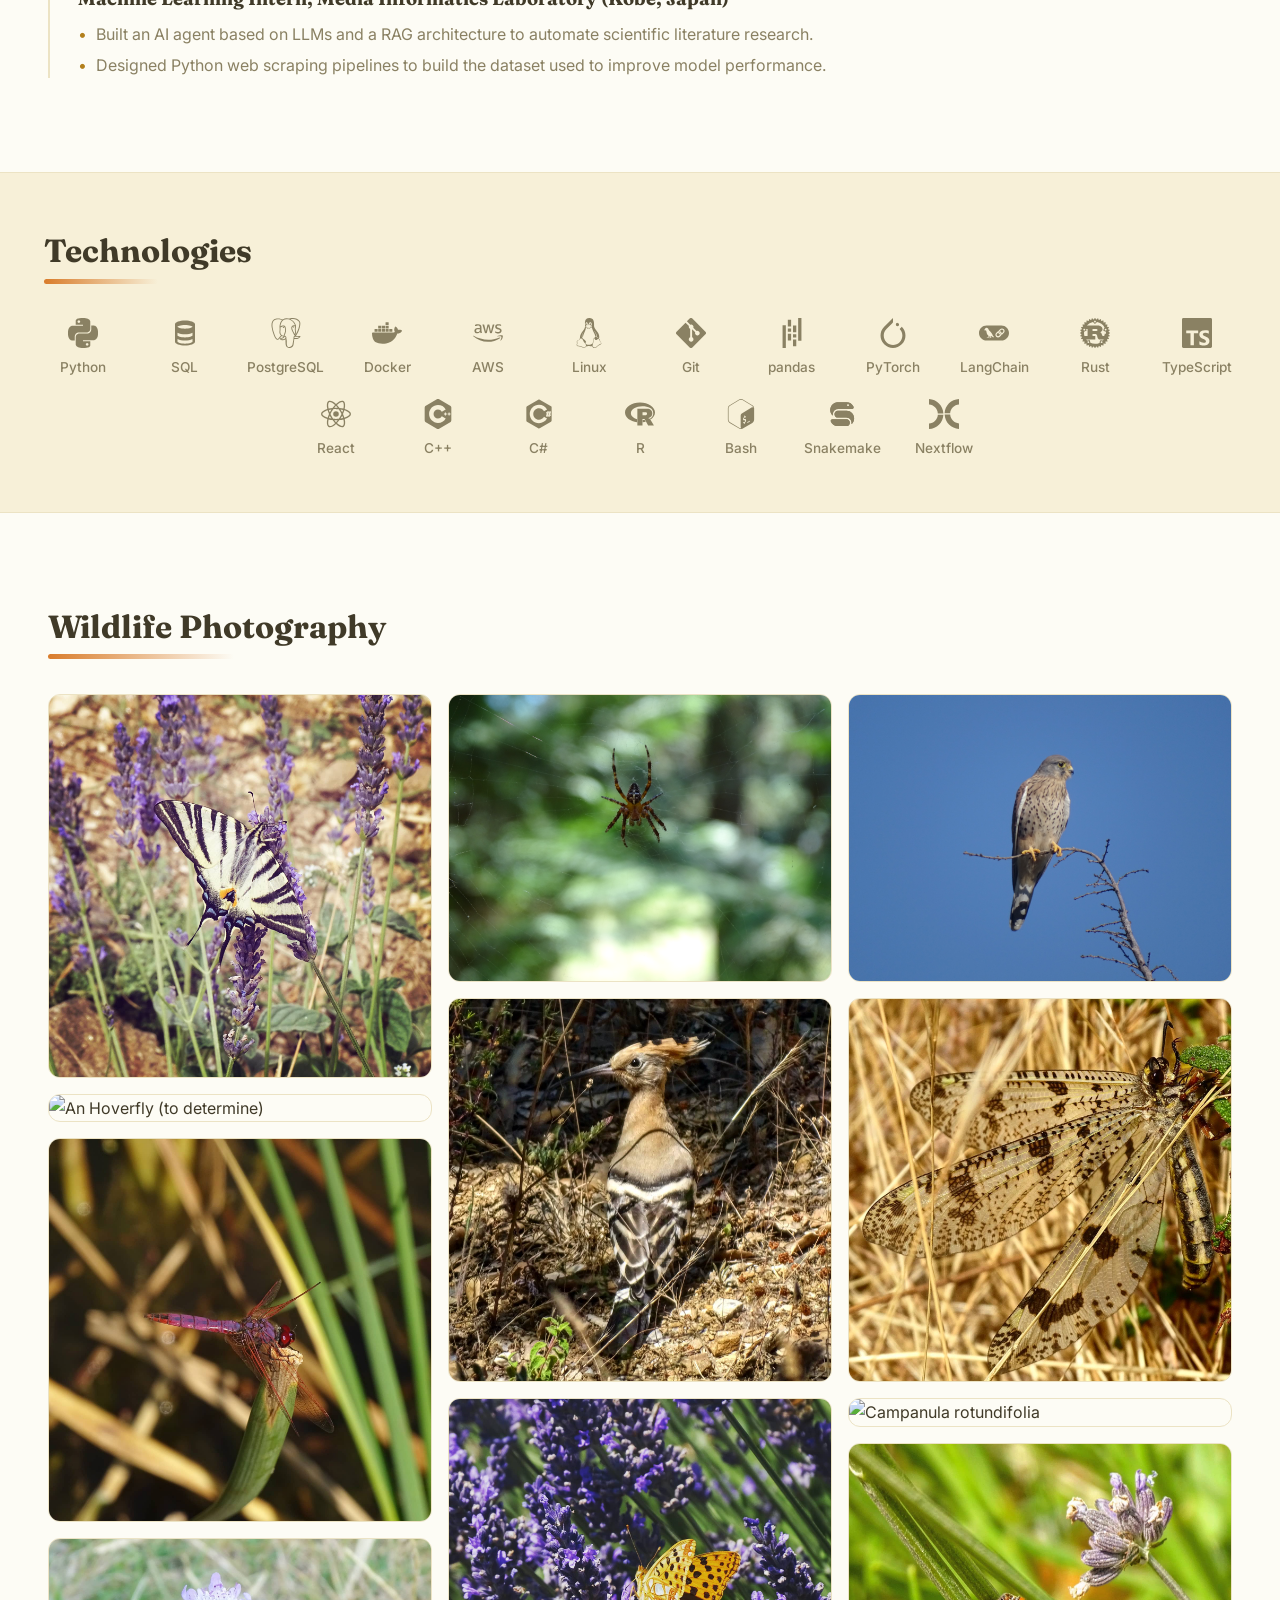
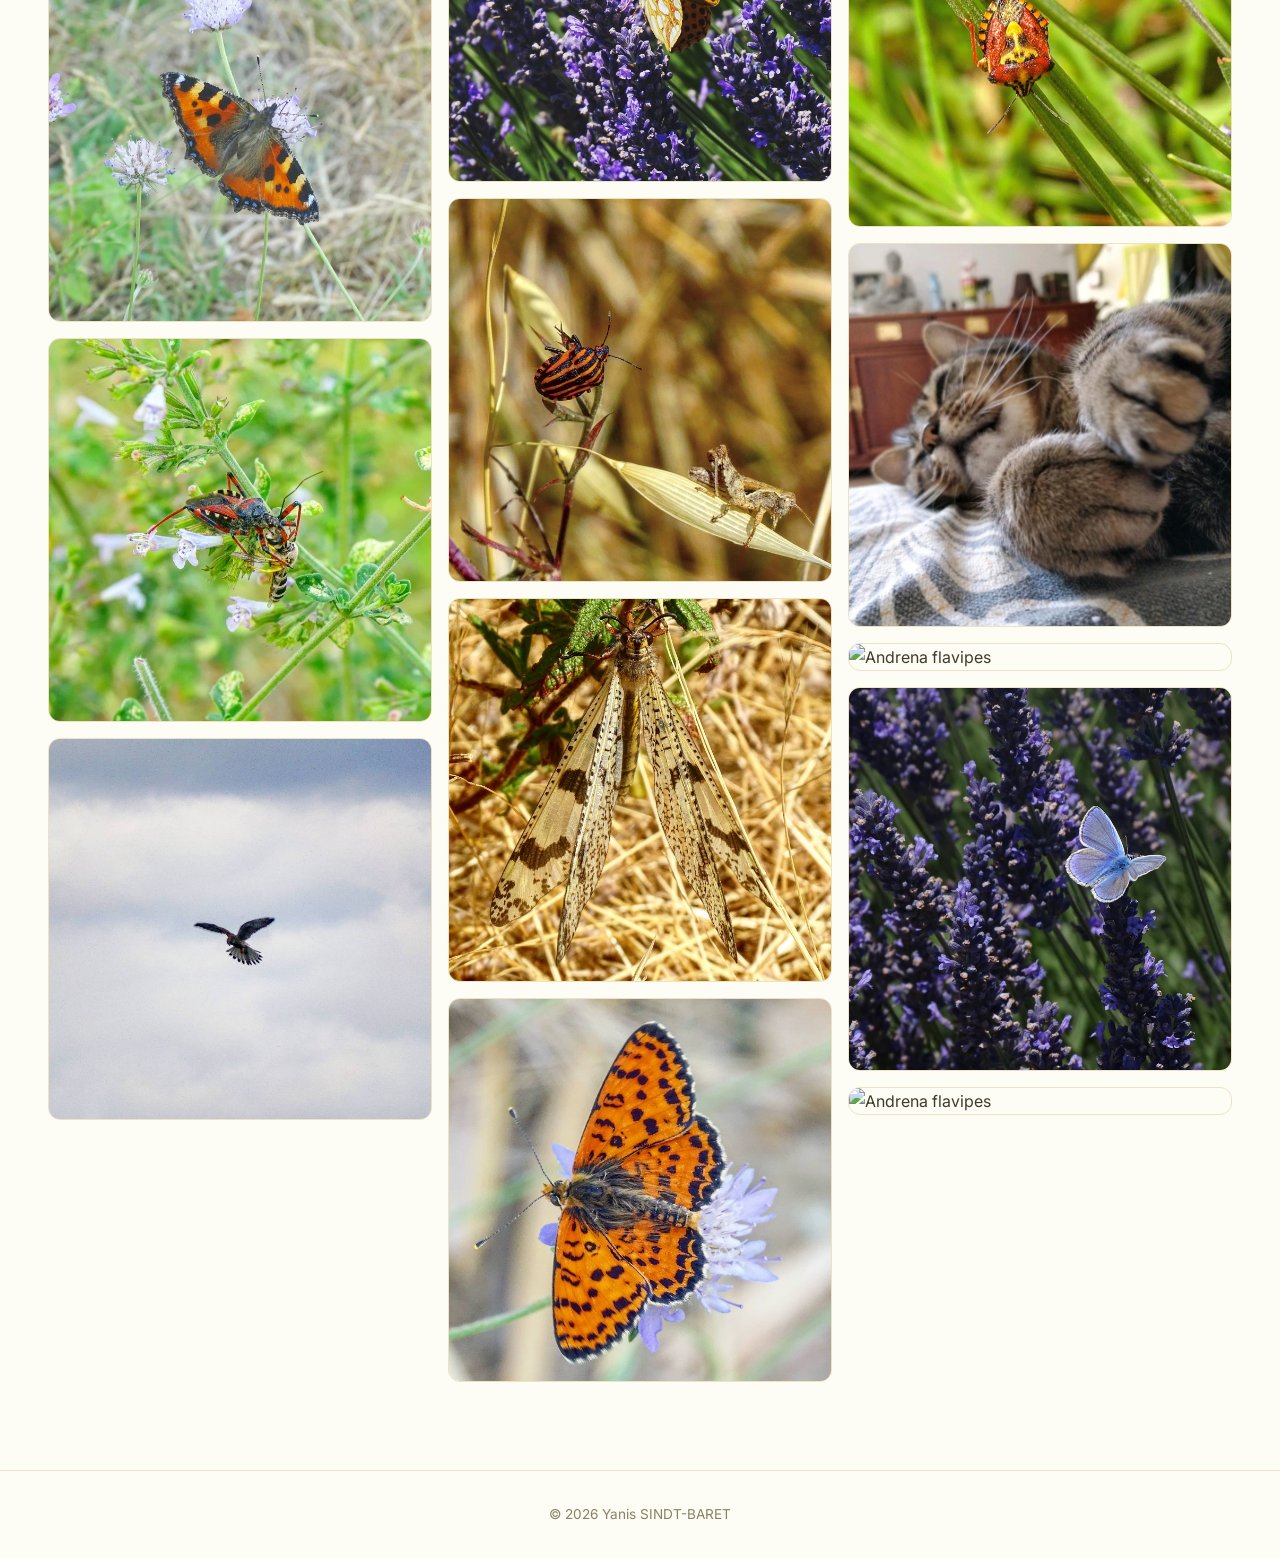
==== commit 9c627719: "[UPDATE] Reposition profile as Backend & Data Engineer" ====
--- a/index.html
+++ b/index.html
@@ -4,17 +4,18 @@
 <head>
   <meta charset="UTF-8">
   <meta name="viewport" content="width=device-width, initial-scale=1.0">
-  <title data-i18n="index.title">Yanis · Software Developer</title>
+  <title data-i18n="index.title">Yanis · Backend &amp; Data Engineer</title>
   <meta name="description"
-    content="Portfolio of Yanis, software developer. Technologies, experience, projects and wildlife photography.">
+    content="Portfolio of Yanis, backend and data engineer. Python, Rust, LLM &amp; RAG — experience, projects and wildlife photography.">
   <meta property="og:type" content="website">
-  <meta property="og:url" content="https://f2ire.github.io/mon_website/">
-  <meta property="og:title" content="Yanis · Software Developer">
+  <meta property="og:url" content="https://sindtbaret.fr/">
+  <meta property="og:title" content="Yanis · Backend &amp; Data Engineer">
   <meta property="og:description"
-    content="Portfolio of Yanis, software developer. Technologies, experience, projects and wildlife photography.">
-  <meta property="og:image" content="https://f2ire.github.io/mon_website/assets/logo.png">
+    content="Portfolio of Yanis, backend and data engineer. Python, Rust, LLM &amp; RAG — experience, projects and wildlife photography.">
+  <meta property="og:image" content="https://sindtbaret.fr/assets/logo.png">
   <meta property="og:image:alt" content="ysb logo">
   <meta name="twitter:card" content="summary">
+  <link rel="canonical" href="https://sindtbaret.fr/">
   <link rel="icon" type="image/png" href="assets/favicon.png">
   <link rel="apple-touch-icon" href="assets/favicon.png">
   <link rel="preconnect" href="https://fonts.googleapis.com">
@@ -64,7 +65,7 @@
     <section class="hero">
       <div class="hero-content">
         <h1 class="hero-name">Yanis SINDT-BARET</h1>
-        <p class="hero-title" data-i18n="hero.title">Software Developer</p>
+        <p class="hero-title" data-i18n="hero.title">Backend &amp; Data Engineer</p>
         <div class="hero-links">
           <a href="https://github.com/f2ire" target="_blank" rel="noopener" aria-label="GitHub">
             <svg viewBox="0 0 24 24" width="22" height="22" fill="currentColor">
@@ -78,7 +79,7 @@
                 d="M20.45 20.45h-3.55v-5.57c0-1.33-.03-3.04-1.85-3.04-1.86 0-2.14 1.45-2.14 2.94v5.67H9.35V9h3.41v1.56h.05c.47-.9 1.63-1.85 3.36-1.85 3.6 0 4.27 2.37 4.27 5.45v6.29zM5.34 7.43a2.06 2.06 0 1 1 0-4.12 2.06 2.06 0 0 1 0 4.12zM7.12 20.45H3.56V9h3.56v11.45zM22.22 0H1.77C.79 0 0 .77 0 1.72v20.55C0 23.23.79 24 1.77 24h20.45c.98 0 1.78-.77 1.78-1.73V1.72C24 .77 23.2 0 22.22 0z" />
             </svg>
           </a>
-          <a href="mailto:yanisfiire@gmail.com" aria-label="Email">
+          <a href="mailto:yanis_sindtbaret@hotmail.fr" aria-label="Email">
             <svg viewBox="0 0 24 24" width="22" height="22" fill="none" stroke="currentColor" stroke-width="2"
               stroke-linecap="round" stroke-linejoin="round">
               <rect x="2" y="4" width="20" height="16" rx="2" />
@@ -116,11 +117,11 @@
           </div>
           <div class="about-bio">
             <p data-i18n="about.bio1">
-              I'm Yanis, a software engineer based in Toulon, France. I've always been passionate about animals, and
-              that's how I came to code, through biology: after starting a degree in the field, I moved to INSA Lyon to
-              study computer science, then spent a year at Sanofi building software for vaccine research. That's where I
-              figured out what I like building: backend work and tools that feel finished, that answer a real need
-              rather than existing for their own sake.
+              I'm Yanis, a backend &amp; data engineer based in Toulon, France. I've always been passionate about
+              animals, and that's how I came to code, through biology: after starting a degree in the field, I moved to
+              INSA Lyon to study computer science, then spent a year at Sanofi building software for vaccine research.
+              That's where I figured out what I like building: backend work and tools that feel finished, that answer a
+              real need rather than existing for their own sake.
             </p>
             <p data-i18n="about.bio2">
               During engineering school I also discovered Japan. I started learning the language, moved there for an
@@ -138,13 +139,16 @@
               <h3 class="about-subtitle" data-i18n="about.eduTitle">Education</h3>
               <div class="edu-item reveal">
                 <span class="edu-date">2021–2024</span>
-                <h4 class="edu-degree" data-i18n="about.edu1Degree">Master of Engineering, INSA Lyon (National Institute of Applied Sciences)</h4>
-                <p class="edu-desc" data-i18n="about.edu1Desc">Computer Science and Data, with a bioinformatics specialization.</p>
+                <h4 class="edu-degree" data-i18n="about.edu1Degree">Master of Engineering, INSA Lyon (National Institute
+                  of Applied Sciences)</h4>
+                <p class="edu-desc" data-i18n="about.edu1Desc">Computer Science and Data, with a bioinformatics
+                  specialization.</p>
               </div>
               <div class="edu-item reveal">
                 <span class="edu-date">2023</span>
                 <h4 class="edu-degree" data-i18n="about.edu2Degree">Master of Engineering, Kobe University (Japan)</h4>
-                <p class="edu-desc" data-i18n="about.edu2Desc">Six-month university exchange in the Master of System Informatics.</p>
+                <p class="edu-desc" data-i18n="about.edu2Desc">Six-month university exchange in the Master of System
+                  Informatics.</p>
               </div>
               <div class="edu-item reveal">
                 <span class="edu-date">2018-2021</span>
@@ -263,7 +267,8 @@
               </div>
             </div>
             <div class="project-body">
-              <h3 class="project-name"> AoE4 Units <span class="project-date" data-i18n="aoe4.yearRange">2025–now</span></h3>
+              <h3 class="project-name"> AoE4 Units <span class="project-date" data-i18n="aoe4.yearRange">2025–now</span>
+              </h3>
               <p class="project-desc" data-i18n="project.aoe4.desc">
                 An educational combat-analysis tool for Age of Empires IV. Compare any two units side by side with a
                 full battle simulation. A companion Twitch extension lets viewers run these matchups live during
@@ -321,14 +326,29 @@
             <span class="timeline-date">2023–2024</span>
             <h3 class="timeline-role" data-i18n="experience.role">Software Engineer, Sanofi</h3>
             <ul class="timeline-desc timeline-bullets">
-              <li data-i18n="experience.bullet1">Took over an internal vaccine-research application: fixed its bugs, refactored the codebase and
+              <li data-i18n="experience.bullet1">Took over an internal vaccine-research application: fixed its bugs,
+                refactored the codebase and
                 handled its deployment on AWS, letting research teams expand what they could do with it.</li>
-              <li data-i18n="experience.bullet2">Designed and managed a custom SQL database, cutting query execution time by 90% on user-specific
+              <li data-i18n="experience.bullet2">Designed and managed a custom SQL database, cutting query execution
+                time by 90% on user-specific
                 requests, and built the REST APIs and CRUD interfaces used to work with the data.</li>
-              <li data-i18n="experience.bullet3">Developed Python ETL pipelines orchestrated with Snakemake to answer biologists' requests, then
+              <li data-i18n="experience.bullet3">Developed Python ETL pipelines orchestrated with Snakemake to answer
+                biologists' requests, then
                 deployed them and trained the teams to use them.</li>
-              <li data-i18n="experience.bullet4">Brought DevOps practices into the project (automated testing with pytest, CI, Git, Docker) while
+              <li data-i18n="experience.bullet4">Brought DevOps practices into the project (automated testing with
+                pytest, CI, Git, Docker) while
                 working day to day in a French-American Agile team, in French and English.</li>
+            </ul>
+          </div>
+          <div class="timeline-item reveal">
+            <span class="timeline-date">2023</span>
+            <h3 class="timeline-role" data-i18n="experience2.role">Machine Learning Intern, Media Informatics Laboratory
+              (Kobe, Japan)</h3>
+            <ul class="timeline-desc timeline-bullets">
+              <li data-i18n="experience2.bullet1">Built an AI agent based on LLMs and a RAG architecture to automate
+                scientific literature research.</li>
+              <li data-i18n="experience2.bullet2">Designed Python web scraping pipelines to build the dataset used to
+                improve model performance.</li>
             </ul>
           </div>
         </div>
@@ -350,6 +370,90 @@
           <div class="tech-item reveal">
             <svg viewBox="0 0 24 24" width="34" height="34" fill="currentColor" aria-hidden="true">
               <path
+                d="M12 2C7.58 2 4 3.34 4 5v14c0 1.66 3.58 3 8 3s8-1.34 8-3V5c0-1.66-3.58-3-8-3zm6 17c0 .5-2.36 1.5-6 1.5s-6-1-6-1.5v-2.23c1.61.78 3.9 1.23 6 1.23s4.39-.45 6-1.23V19zm0-5c0 .5-2.36 1.5-6 1.5s-6-1-6-1.5v-2.23c1.61.78 3.9 1.23 6 1.23s4.39-.45 6-1.23V14zM12 8.5c-3.64 0-6-1-6-1.5s2.36-1.5 6-1.5 6 1 6 1.5-2.36 1.5-6 1.5z" />
+            </svg>
+            <span>SQL</span>
+          </div>
+          <div class="tech-item reveal">
+            <svg viewBox="0 0 24 24" width="34" height="34" fill="currentColor" aria-hidden="true">
+              <path
+                d="M23.5594 14.7228a.5269.5269 0 0 0-.0563-.1191c-.139-.2632-.4768-.3418-1.0074-.2321-1.6533.3411-2.2935.1312-2.5256-.0191 1.342-2.0482 2.445-4.522 3.0411-6.8297.2714-1.0507.7982-3.5237.1222-4.7316a1.5641 1.5641 0 0 0-.1509-.235C21.6931.9086 19.8007.0248 17.5099.0005c-1.4947-.0158-2.7705.3461-3.1161.4794a9.449 9.449 0 0 0-.5159-.0816 8.044 8.044 0 0 0-1.3114-.1278c-1.1822-.0184-2.2038.2642-3.0498.8406-.8573-.3211-4.7888-1.645-7.2219.0788C.9359 2.1526.3086 3.8733.4302 6.3043c.0409.818.5069 3.334 1.2423 5.7436.4598 1.5065.9387 2.7019 1.4334 3.582.553.9942 1.1259 1.5933 1.7143 1.7895.4474.1491 1.1327.1441 1.8581-.7279.8012-.9635 1.5903-1.8258 1.9446-2.2069.4351.2355.9064.3625 1.39.3772a.0569.0569 0 0 0 .0004.0041 11.0312 11.0312 0 0 0-.2472.3054c-.3389.4302-.4094.5197-1.5002.7443-.3102.064-1.1344.2339-1.1464.8115-.0025.1224.0329.2309.0919.3268.2269.4231.9216.6097 1.015.6331 1.3345.3335 2.5044.092 3.3714-.6787-.017 2.231.0775 4.4174.3454 5.0874.2212.5529.7618 1.9045 2.4692 1.9043.2505 0 .5263-.0291.8296-.0941 1.7819-.3821 2.5557-1.1696 2.855-2.9059.1503-.8707.4016-2.8753.5388-4.1012.0169-.0703.0357-.1207.057-.1362.0007-.0005.0697-.0471.4272.0307a.3673.3673 0 0 0 .0443.0068l.2539.0223.0149.001c.8468.0384 1.9114-.1426 2.5312-.4308.6438-.2988 1.8057-1.0323 1.5951-1.6698zM2.371 11.8765c-.7435-2.4358-1.1779-4.8851-1.2123-5.5719-.1086-2.1714.4171-3.6829 1.5623-4.4927 1.8367-1.2986 4.8398-.5408 6.108-.13-.0032.0032-.0066.0061-.0098.0094-2.0238 2.044-1.9758 5.536-1.9708 5.7495-.0002.0823.0066.1989.0162.3593.0348.5873.0996 1.6804-.0735 2.9184-.1609 1.1504.1937 2.2764.9728 3.0892.0806.0841.1648.1631.2518.2374-.3468.3714-1.1004 1.1926-1.9025 2.1576-.5677.6825-.9597.5517-1.0886.5087-.3919-.1307-.813-.5871-1.2381-1.3223-.4796-.839-.9635-2.0317-1.4155-3.5126zm6.0072 5.0871c-.1711-.0428-.3271-.1132-.4322-.1772.0889-.0394.2374-.0902.4833-.1409 1.2833-.2641 1.4815-.4506 1.9143-1.0002.0992-.126.2116-.2687.3673-.4426a.3549.3549 0 0 0 .0737-.1298c.1708-.1513.2724-.1099.4369-.0417.156.0646.3078.26.3695.4752.0291.1016.0619.2945-.0452.4444-.9043 1.2658-2.2216 1.2494-3.1676 1.0128zm2.094-3.988-.0525.141c-.133.3566-.2567.6881-.3334 1.003-.6674-.0021-1.3168-.2872-1.8105-.8024-.6279-.6551-.9131-1.5664-.7825-2.5004.1828-1.3079.1153-2.4468.079-3.0586-.005-.0857-.0095-.1607-.0122-.2199.2957-.2621 1.6659-.9962 2.6429-.7724.4459.1022.7176.4057.8305.928.5846 2.7038.0774 3.8307-.3302 4.7363-.084.1866-.1633.3629-.2311.5454zm7.3637 4.5725c-.0169.1768-.0358.376-.0618.5959l-.146.4383a.3547.3547 0 0 0-.0182.1077c-.0059.4747-.054.6489-.115.8693-.0634.2292-.1353.4891-.1794 1.0575-.11 1.4143-.8782 2.2267-2.4172 2.5565-1.5155.3251-1.7843-.4968-2.0212-1.2217a6.5824 6.5824 0 0 0-.0769-.2266c-.2154-.5858-.1911-1.4119-.1574-2.5551.0165-.5612-.0249-1.9013-.3302-2.6462.0044-.2932.0106-.5909.019-.8918a.3529.3529 0 0 0-.0153-.1126 1.4927 1.4927 0 0 0-.0439-.208c-.1226-.4283-.4213-.7866-.7797-.9351-.1424-.059-.4038-.1672-.7178-.0869.067-.276.1831-.5875.309-.9249l.0529-.142c.0595-.16.134-.3257.213-.5012.4265-.9476 1.0106-2.2453.3766-5.1772-.2374-1.0981-1.0304-1.6343-2.2324-1.5098-.7207.0746-1.3799.3654-1.7088.5321a5.6716 5.6716 0 0 0-.1958.1041c.0918-1.1064.4386-3.1741 1.7357-4.4823a4.0306 4.0306 0 0 1 .3033-.276.3532.3532 0 0 0 .1447-.0644c.7524-.5706 1.6945-.8506 2.802-.8325.4091.0067.8017.0339 1.1742.081 1.939.3544 3.2439 1.4468 4.0359 2.3827.8143.9623 1.2552 1.9315 1.4312 2.4543-1.3232-.1346-2.2234.1268-2.6797.779-.9926 1.4189.543 4.1729 1.2811 5.4964.1353.2426.2522.4522.2889.5413.2403.5825.5515.9713.7787 1.2552.0696.087.1372.1714.1885.245-.4008.1155-1.1208.3825-1.0552 1.717-.0123.1563-.0423.4469-.0834.8148-.0461.2077-.0702.4603-.0994.7662zm.8905-1.6211c-.0405-.8316.2691-.9185.5967-1.0105a2.8566 2.8566 0 0 0 .135-.0406 1.202 1.202 0 0 0 .1342.103c.5703.3765 1.5823.4213 3.0068.1344-.2016.1769-.5189.3994-.9533.6011-.4098.1903-1.0957.333-1.7473.3636-.7197.0336-1.0859-.0807-1.1721-.151zm.5695-9.2712c-.0059.3508-.0542.6692-.1054 1.0017-.055.3576-.112.7274-.1264 1.1762-.0142.4368.0404.8909.0932 1.3301.1066.887.216 1.8003-.2075 2.7014a3.5272 3.5272 0 0 1-.1876-.3856c-.0527-.1276-.1669-.3326-.3251-.6162-.6156-1.1041-2.0574-3.6896-1.3193-4.7446.3795-.5427 1.3408-.5661 2.1781-.463zm.2284 7.0137a12.3762 12.3762 0 0 0-.0853-.1074l-.0355-.0444c.7262-1.1995.5842-2.3862.4578-3.4385-.0519-.4318-.1009-.8396-.0885-1.2226.0129-.4061.0666-.7543.1185-1.0911.0639-.415.1288-.8443.1109-1.3505.0134-.0531.0188-.1158.0118-.1902-.0457-.4855-.5999-1.938-1.7294-3.253-.6076-.7073-1.4896-1.4972-2.6889-2.0395.5251-.1066 1.2328-.2035 2.0244-.1859 2.0515.0456 3.6746.8135 4.8242 2.2824a.908.908 0 0 1 .0667.1002c.7231 1.3556-.2762 6.2751-2.9867 10.5405zm-8.8166-6.1162c-.025.1794-.3089.4225-.6211.4225a.5821.5821 0 0 1-.0809-.0056c-.1873-.026-.3765-.144-.5059-.3156-.0458-.0605-.1203-.178-.1055-.2844.0055-.0401.0261-.0985.0925-.1488.1182-.0894.3518-.1226.6096-.0867.3163.0441.6426.1938.6113.4186zm7.9305-.4114c.0111.0792-.049.201-.1531.3102-.0683.0717-.212.1961-.4079.2232a.5456.5456 0 0 1-.075.0052c-.2935 0-.5414-.2344-.5607-.3717-.024-.1765.2641-.3106.5611-.352.297-.0414.6111.0088.6356.1851z" />
+            </svg>
+            <span>PostgreSQL</span>
+          </div>
+          <div class="tech-item reveal">
+            <svg viewBox="0 0 24 24" width="34" height="34" fill="currentColor" aria-hidden="true">
+              <path
+                d="M13.983 11.078h2.119a.186.186 0 00.186-.185V9.006a.186.186 0 00-.186-.186h-2.119a.185.185 0 00-.185.185v1.888c0 .102.083.185.185.185m-2.954-5.43h2.118a.186.186 0 00.186-.186V3.574a.186.186 0 00-.186-.185h-2.118a.185.185 0 00-.185.185v1.888c0 .102.082.185.185.185m0 2.716h2.118a.187.187 0 00.186-.186V6.29a.186.186 0 00-.186-.185h-2.118a.185.185 0 00-.185.185v1.887c0 .102.082.185.185.186m-2.93 0h2.12a.186.186 0 00.184-.186V6.29a.185.185 0 00-.185-.185H8.1a.185.185 0 00-.185.185v1.887c0 .102.083.185.185.186m-2.964 0h2.119a.186.186 0 00.185-.186V6.29a.185.185 0 00-.185-.185H5.136a.186.186 0 00-.186.185v1.887c0 .102.084.185.186.186m5.893 2.715h2.118a.186.186 0 00.186-.185V9.006a.186.186 0 00-.186-.186h-2.118a.185.185 0 00-.185.185v1.888c0 .102.082.185.185.185m-2.93 0h2.12a.185.185 0 00.184-.185V9.006a.185.185 0 00-.184-.186h-2.12a.185.185 0 00-.184.185v1.888c0 .102.083.185.185.185m-2.964 0h2.119a.185.185 0 00.185-.185V9.006a.185.185 0 00-.184-.186h-2.12a.186.186 0 00-.186.186v1.887c0 .102.084.185.186.185m-2.92 0h2.12a.185.185 0 00.184-.185V9.006a.185.185 0 00-.184-.186h-2.12a.185.185 0 00-.184.185v1.888c0 .102.082.185.185.185M23.763 9.89c-.065-.051-.672-.51-1.954-.51-.338.001-.676.03-1.01.087-.248-1.7-1.653-2.53-1.716-2.566l-.344-.199-.226.327c-.284.438-.49.922-.612 1.43-.23.97-.09 1.882.403 2.661-.595.332-1.55.413-1.744.42H.751a.751.751 0 00-.75.748 11.376 11.376 0 00.692 4.062c.545 1.428 1.355 2.48 2.41 3.124 1.18.723 3.1 1.137 5.275 1.137.983.003 1.963-.086 2.93-.266a12.248 12.248 0 003.823-1.389c.98-.567 1.86-1.288 2.61-2.136 1.252-1.418 1.998-2.997 2.553-4.4h.221c1.372 0 2.215-.549 2.68-1.009.309-.293.55-.65.707-1.046l.098-.288Z" />
+            </svg>
+            <span>Docker</span>
+          </div>
+          <div class="tech-item reveal">
+            <svg viewBox="0 0 128 128" width="34" height="34" fill="currentColor" aria-hidden="true">
+              <path
+                d="M108.59 26.148c-1.852 0-3.622.211-5.305.715-1.684.504-3.117 1.223-4.379 2.188a10.829 10.829 0 0 0-3.031 3.453c-.757 1.348-1.137 2.906-1.137 4.676 0 2.187.716 4.25 2.106 6.105 1.386 1.895 3.66 3.324 6.734 4.293l6.106 1.895c2.062.675 3.496 1.391 4.254 2.191.757.801 1.136 1.765 1.136 2.945 0 1.726-.758 3.074-2.191 4-1.43.925-3.492 1.391-6.145 1.391-1.687 0-3.328-.168-5.011-.504a23.102 23.102 0 0 1-4.633-1.476c-.421-.168-.801-.336-1.051-.418a2.357 2.357 0 0 0-.758-.13c-.634 0-.969.423-.969 1.305v2.149a2.919 2.919 0 0 0 .254 1.18c.168.38.629.8 1.305 1.18 1.094.628 2.734 1.179 4.84 1.683 2.105.504 4.297.758 6.484.758 2.15 0 4.129-.297 6.024-.883 1.808-.551 3.367-1.309 4.672-2.36 1.304-1.01 2.316-2.273 3.074-3.707.714-1.429 1.094-3.07 1.094-4.882 0-2.188-.633-4.168-1.938-5.895-1.304-1.727-3.491-3.074-6.523-4.043l-5.98-1.895c-2.23-.713-3.79-1.516-4.634-2.316-.84-.797-1.261-1.808-1.261-2.988 0-1.726.671-2.95 1.98-3.746 1.305-.801 3.199-1.18 5.598-1.18 2.988 0 5.683.547 8.086 1.64.714.337 1.261.508 1.597.508.633 0 .969-.463.969-1.347v-1.98c0-.59-.125-1.051-.379-1.391-.25-.378-.672-.715-1.262-1.051-.422-.254-1.011-.504-1.77-.758a32.528 32.528 0 0 0-2.398-.676c-.886-.168-1.769-.336-2.738-.46a21.347 21.347 0 0 0-2.82-.169zm-86.822.082c-2.316 0-4.508.254-6.57.801-2.063.505-3.831 1.137-5.303 1.895-.59.297-.97.59-1.18.883-.211.296-.293.8-.293 1.476v2.063c0 .882.293 1.304.883 1.304.168 0 .378-.043.674-.125.293-.086.796-.254 1.472-.547a33.416 33.416 0 0 1 4.547-1.433A19.176 19.176 0 0 1 20.547 32c3.242 0 5.513.633 6.863 1.938 1.304 1.303 1.98 3.534 1.98 6.734v3.074c-1.683-.379-3.283-.715-4.843-.926-1.558-.21-3.031-.336-4.461-.336-4.34 0-7.75 1.094-10.316 3.286-2.571 2.187-3.832 5.093-3.832 8.671 0 3.368 1.05 6.063 3.113 8.086 2.066 2.02 4.887 3.032 8.422 3.032 4.97 0 9.097-1.938 12.379-5.813a34.153 34.153 0 0 0 1.304 2.484 13.28 13.28 0 0 0 1.516 1.98c.422.38.844.59 1.266.59.334 0 .714-.128 1.093-.378l2.653-1.77c.546-.42.8-.843.8-1.261a1.86 1.86 0 0 0-.293-.97 22.469 22.469 0 0 1-1.347-3.03c-.297-.925-.465-2.19-.465-3.75h-.086V40c0-4.633-1.176-8.086-3.492-10.36-2.36-2.273-6.025-3.41-11.033-3.41zm19.58 1.012c-.676 0-1.012.379-1.012 1.051 0 .297.129.844.379 1.687l9.894 32.547c.254.8.547 1.387.887 1.641.336.297.84.422 1.598.422h3.62c.759 0 1.347-.125 1.684-.422.34-.293.591-.84.801-1.684l6.485-27.117 6.527 27.16c.168.84.46 1.387.8 1.684.337.292.883.422 1.684.422h3.621c.715 0 1.262-.167 1.598-.422.34-.253.633-.8.887-1.64L90.949 30.02c.168-.46.25-.797.293-1.051.043-.254.086-.466.086-.676 0-.715-.379-1.05-1.055-1.05H86.36c-.757 0-1.308.166-1.644.421-.293.25-.59.8-.84 1.64L76.59 57.517l-6.653-28.211c-.166-.8-.464-1.39-.8-1.64-.336-.298-.884-.423-1.684-.423h-3.367c-.758 0-1.348.167-1.688.422-.335.25-.588.8-.796 1.64l-6.57 27.876-7.075-27.875c-.25-.8-.504-1.39-.84-1.64-.297-.298-.844-.423-1.644-.423h-4.125zM21.64 47.496a31.816 31.816 0 0 1 3.96.25 34.401 34.401 0 0 1 3.872.719v1.765c0 1.435-.168 2.653-.422 3.665-.25 1.01-.758 1.895-1.43 2.695-1.137 1.262-2.484 2.187-4 2.695-1.516.504-2.949.758-4.336.758-1.937 0-3.41-.508-4.422-1.559-1.054-1.01-1.558-2.484-1.558-4.464 0-2.106.675-3.704 2.062-4.84 1.391-1.137 3.454-1.684 6.274-1.684zM118 73.348c-4.432.063-9.664 1.052-13.621 3.832-1.223.883-1.012 2.062.336 1.894 4.508-.547 14.44-1.726 16.21.547 1.77 2.23-1.976 11.62-3.663 15.79-.504 1.26.59 1.769 1.726.8 7.41-6.231 9.348-19.242 7.832-21.137-.757-.925-4.388-1.79-8.82-1.726zM1.63 75.859c-.926.116-1.347 1.236-.368 2.121 16.508 14.902 38.359 23.872 62.613 23.872 17.305 0 37.43-5.43 51.281-15.66 2.273-1.689.298-4.254-2.02-3.204-15.533 6.57-32.421 9.77-47.788 9.77-22.778 0-44.8-6.273-62.653-16.633-.39-.231-.755-.304-1.064-.266z" />
+            </svg>
+            <span>AWS</span>
+          </div>
+          <div class="tech-item reveal">
+            <svg viewBox="0 0 24 24" width="34" height="34" fill="currentColor" aria-hidden="true">
+              <path
+                d="M12.504 0c-.155 0-.315.008-.48.021-4.226.333-3.105 4.807-3.17 6.298-.076 1.092-.3 1.953-1.05 3.02-.885 1.051-2.127 2.75-2.716 4.521-.278.832-.41 1.684-.287 2.489a.424.424 0 00-.11.135c-.26.268-.45.6-.663.839-.199.199-.485.267-.797.4-.313.136-.658.269-.864.68-.09.189-.136.394-.132.602 0 .199.027.4.055.536.058.399.116.728.04.97-.249.68-.28 1.145-.106 1.484.174.334.535.47.94.601.81.2 1.91.135 2.774.6.926.466 1.866.67 2.616.47.526-.116.97-.464 1.208-.946.587-.003 1.23-.269 2.26-.334.699-.058 1.574.267 2.577.2.025.134.063.198.114.333l.003.003c.391.778 1.113 1.132 1.884 1.071.771-.06 1.592-.536 2.257-1.306.631-.765 1.683-1.084 2.378-1.503.348-.199.629-.469.649-.853.023-.4-.2-.811-.714-1.376v-.097l-.003-.003c-.17-.2-.25-.535-.338-.926-.085-.401-.182-.786-.492-1.046h-.003c-.059-.054-.123-.067-.188-.135a.357.357 0 00-.19-.064c.431-1.278.264-2.55-.173-3.694-.533-1.41-1.465-2.638-2.175-3.483-.796-1.005-1.576-1.957-1.56-3.368.026-2.152.236-6.133-3.544-6.139zm.529 3.405h.013c.213 0 .396.062.584.198.19.135.33.332.438.533.105.259.158.459.166.724 0-.02.006-.04.006-.06v.105a.086.086 0 01-.004-.021l-.004-.024a1.807 1.807 0 01-.15.706.953.953 0 01-.213.335.71.71 0 00-.088-.042c-.104-.045-.198-.064-.284-.133a1.312 1.312 0 00-.22-.066c.05-.06.146-.133.183-.198.053-.128.082-.264.088-.402v-.02a1.21 1.21 0 00-.061-.4c-.045-.134-.101-.2-.183-.333-.084-.066-.167-.132-.267-.132h-.016c-.093 0-.176.03-.262.132a.8.8 0 00-.205.334 1.18 1.18 0 00-.09.4v.019c.002.089.008.179.02.267-.193-.067-.438-.135-.607-.202a1.635 1.635 0 01-.018-.2v-.02a1.772 1.772 0 01.15-.768c.082-.22.232-.406.43-.533a.985.985 0 01.594-.2zm-2.962.059h.036c.142 0 .27.048.399.135.146.129.264.288.344.465.09.199.14.4.153.667v.004c.007.134.006.2-.002.266v.08c-.03.007-.056.018-.083.024-.152.055-.274.135-.393.2.012-.09.013-.18.003-.267v-.015c-.012-.133-.04-.2-.082-.333a.613.613 0 00-.166-.267.248.248 0 00-.183-.064h-.021c-.071.006-.13.04-.186.132a.552.552 0 00-.12.27.944.944 0 00-.023.33v.015c.012.135.037.2.08.334.046.134.098.2.166.268.01.009.02.018.034.024-.07.057-.117.07-.176.136a.304.304 0 01-.131.068 2.62 2.62 0 01-.275-.402 1.772 1.772 0 01-.155-.667 1.759 1.759 0 01.08-.668 1.43 1.43 0 01.283-.535c.128-.133.26-.2.418-.2zm1.37 1.706c.332 0 .733.065 1.216.399.293.2.523.269 1.052.468h.003c.255.136.405.266.478.399v-.131a.571.571 0 01.016.47c-.123.31-.516.643-1.063.842v.002c-.268.135-.501.333-.775.465-.276.135-.588.292-1.012.267a1.139 1.139 0 01-.448-.067 3.566 3.566 0 01-.322-.198c-.195-.135-.363-.332-.612-.465v-.005h-.005c-.4-.246-.616-.512-.686-.71-.07-.268-.005-.47.193-.6.224-.135.38-.271.483-.336.104-.074.143-.102.176-.131h.002v-.003c.169-.202.436-.47.839-.601.139-.036.294-.065.466-.065zm2.8 2.142c.358 1.417 1.196 3.475 1.735 4.473.286.534.855 1.659 1.102 3.024.156-.005.33.018.513.064.646-1.671-.546-3.467-1.089-3.966-.22-.2-.232-.335-.123-.335.59.534 1.365 1.572 1.646 2.757.13.535.16 1.104.021 1.67.067.028.135.06.205.067 1.032.534 1.413.938 1.23 1.537v-.043c-.06-.003-.12 0-.18 0h-.016c.151-.467-.182-.825-1.065-1.224-.915-.4-1.646-.336-1.77.465-.008.043-.013.066-.018.135-.068.023-.139.053-.209.064-.43.268-.662.669-.793 1.187-.13.533-.17 1.156-.205 1.869v.003c-.02.334-.17.838-.319 1.35-1.5 1.072-3.58 1.538-5.348.334a2.645 2.645 0 00-.402-.533 1.45 1.45 0 00-.275-.333c.182 0 .338-.03.465-.067a.615.615 0 00.314-.334c.108-.267 0-.697-.345-1.163-.345-.467-.931-.995-1.788-1.521-.63-.4-.986-.87-1.15-1.396-.165-.534-.143-1.085-.015-1.645.245-1.07.873-2.11 1.274-2.763.107-.065.037.135-.408.974-.396.751-1.14 2.497-.122 3.854a8.123 8.123 0 01.647-2.876c.564-1.278 1.743-3.504 1.836-5.268.048.036.217.135.289.202.218.133.38.333.59.465.21.201.477.335.876.335.039.003.075.006.11.006.412 0 .73-.134.997-.268.29-.134.52-.334.74-.4h.005c.467-.135.835-.402 1.044-.7zm2.185 8.958c.037.6.343 1.245.882 1.377.588.134 1.434-.333 1.791-.765l.211-.01c.315-.007.577.01.847.268l.003.003c.208.199.305.53.391.876.085.4.154.78.409 1.066.486.527.645.906.636 1.14l.003-.007v.018l-.003-.012c-.015.262-.185.396-.498.595-.63.401-1.746.712-2.457 1.57-.618.737-1.37 1.14-2.036 1.191-.664.053-1.237-.2-1.574-.898l-.005-.003c-.21-.4-.12-1.025.056-1.69.176-.668.428-1.344.463-1.897.037-.714.076-1.335.195-1.814.12-.465.308-.797.641-.984l.045-.022zm-10.814.049h.01c.053 0 .105.005.157.014.376.055.706.333 1.023.752l.91 1.664.003.003c.243.533.754 1.064 1.189 1.637.434.598.77 1.131.729 1.57v.006c-.057.744-.48 1.148-1.125 1.294-.645.135-1.52.002-2.395-.464-.968-.536-2.118-.469-2.857-.602-.369-.066-.61-.2-.723-.4-.11-.2-.113-.602.123-1.23v-.004l.002-.003c.117-.334.03-.752-.027-1.118-.055-.401-.083-.71.043-.94.16-.334.396-.4.69-.533.294-.135.64-.202.915-.47h.002v-.002c.256-.268.445-.601.668-.838.19-.201.38-.336.663-.336zm7.159-9.074c-.435.201-.945.535-1.488.535-.542 0-.97-.267-1.28-.466-.154-.134-.28-.268-.373-.335-.164-.134-.144-.333-.074-.333.109.016.129.134.199.2.096.066.215.2.36.333.292.2.68.467 1.167.467.485 0 1.053-.267 1.398-.466.195-.135.445-.334.648-.467.156-.136.149-.267.279-.267.128.016.034.134-.147.332a8.097 8.097 0 01-.69.468zm-1.082-1.583V5.64c-.006-.02.013-.042.029-.05.074-.043.18-.027.26.004.063 0 .16.067.15.135-.006.049-.085.066-.135.066-.055 0-.092-.043-.141-.068-.052-.018-.146-.008-.163-.065zm-.551 0c-.02.058-.113.049-.166.066-.047.025-.086.068-.14.068-.05 0-.13-.02-.136-.068-.01-.066.088-.133.15-.133.08-.031.184-.047.259-.005.019.009.036.03.03.05v.02h.003z" />
+            </svg>
+            <span>Linux</span>
+          </div>
+          <div class="tech-item reveal">
+            <svg viewBox="0 0 24 24" width="34" height="34" fill="currentColor" aria-hidden="true">
+              <path
+                d="M13.09 23.549a1.54 1.54 0 0 1-2.18 0L.451 13.089a1.54 1.54 0 0 1 0-2.179l7.191-7.19 2.733 2.733a1.85 1.85 0 0 0 .964 2.326v6.66a1.849 1.849 0 1 0 1.54 0V8.957l2.508 2.508a1.85 1.85 0 1 0 1.09-1.09l-2.634-2.634a1.85 1.85 0 0 0-2.378-2.377L8.73 2.63 10.91.451a1.54 1.54 0 0 1 2.179 0l10.459 10.46a1.54 1.54 0 0 1 0 2.179z" />
+            </svg>
+            <span>Git</span>
+          </div>
+          <div class="tech-item reveal">
+            <svg viewBox="0 0 24 24" width="34" height="34" fill="currentColor" aria-hidden="true">
+              <path
+                d="M16.922 0h2.623v18.104h-2.623zm-4.126 12.94h2.623v2.57h-2.623zm0-7.037h2.623v5.446h-2.623zm0 11.197h2.623v5.446h-2.623zM4.456 5.896h2.622V24H4.455zm4.213 2.559h2.623v2.57H8.67zm0 4.151h2.623v5.447H8.67zm0-11.187h2.623v5.446H8.67Z" />
+            </svg>
+            <span>pandas</span>
+          </div>
+          <div class="tech-item reveal">
+            <svg viewBox="0 0 24 24" width="34" height="34" fill="currentColor" aria-hidden="true">
+              <path
+                d="M12.005 0L4.952 7.053a9.865 9.865 0 000 14.022 9.866 9.866 0 0014.022 0c3.984-3.9 3.986-10.205.085-14.023l-1.744 1.743c2.904 2.905 2.904 7.634 0 10.538s-7.634 2.904-10.538 0-2.904-7.634 0-10.538l4.647-4.646.582-.665zm3.568 3.899a1.327 1.327 0 00-1.327 1.327 1.327 1.327 0 001.327 1.328A1.327 1.327 0 0016.9 5.226 1.327 1.327 0 0015.573 3.9z" />
+            </svg>
+            <span>PyTorch</span>
+          </div>
+          <div class="tech-item reveal">
+            <svg viewBox="0 0 24 24" width="34" height="34" fill="currentColor" aria-hidden="true">
+              <path
+                d="M6.0988 5.9175C2.7359 5.9175 0 8.6462 0 12s2.736 6.0825 6.0988 6.0825h11.8024C21.2641 18.0825 24 15.3538 24 12s-2.736-6.0825-6.0988-6.0825ZM5.9774 7.851c.493.0124 1.02.2496 1.273.6228.3673.4592.4778 1.0668.8944 1.4932.5604.6118 1.199 1.1505 1.7161 1.802.4892.5954.8386 1.2937 1.1436 1.9975.1244.2335.1257.5202.31.7197.0908.1204.5346.4483.4383.5645.0555.1204.4702.286.3263.4027-.1944.04-.4129.0476-.5616-.1074-.0549.126-.183.0596-.2819.0432a4 4 0 0 0-.025.0736c-.3288.0219-.5754-.3126-.732-.565-.3111-.168-.6642-.2702-.982-.446-.0182.2895.0452.6485-.231.8353-.014.5565.8436.0656.9222.4804-.061.0067-.1286-.0095-.1774.0373-.2239.2172-.4805-.1645-.7385-.007-.3464.174-.3808.3161-.8096.352-.0237-.0359-.0143-.0592.0059-.0811.1207-.1399.1295-.3046.3356-.3643-.2122-.0334-.3899.0833-.5686.1757-.2323.095-.2304-.2141-.5878.0164-.0396-.0322-.0208-.0615.0018-.0864.0908-.1107.2102-.127.345-.1208-.663-.3686-.9751.4507-1.2813.0432-.092.0243-.1265.1068-.1845.1652-.05-.0548-.0123-.1212-.0099-.1857-.0598-.028-.1356-.041-.1179-.1366-.1171-.0395-.1988.0295-.286.0952-.0787-.0608.0532-.1492.0776-.2125.0702-.1216.23-.025.3111-.1126.2306-.1308.552.0814.8155.0455.203.0255.4544-.1825.3526-.39-.2171-.2767-.179-.6386-.1839-.9695-.0268-.1929-.491-.4382-.6252-.6462-.1659-.1873-.295-.4047-.4243-.6182-.4666-.9008-.3198-2.0584-.9077-2.8947-.266.1466-.6125.0774-.8418-.119-.1238.1125-.1292.2598-.139.4161-.297-.2962-.2593-.8559-.022-1.1855.0969-.1302.2127-.2373.342-.3316.0292-.0213.0391-.0419.0385-.0747.1174-.5267.5764-.7391 1.0694-.7267m12.4071.46c.5575 0 1.0806.2159 1.474.6082s.61.9145.61 1.4704c0 .556-.2167 1.078-.61 1.4698v.0006l-.902.8995a2.08 2.08 0 0 1-.8597.5166l-.0164.0047-.0058.0164a2.05 2.05 0 0 1-.474.7308l-.9018.8995c-.3934.3924-.917.6083-1.4745.6083s-1.0806-.216-1.474-.6083c-.813-.8107-.813-2.1294 0-2.9402l.9019-.8995a2.056 2.056 0 0 1 .858-.5143l.017-.0053.0058-.0158a2.07 2.07 0 0 1 .4752-.7337l.9018-.8995c.3934-.3924.9171-.6083 1.4745-.6083zm0 .8965a1.18 1.18 0 0 0-.8388.3462l-.9018.8995a1.181 1.181 0 0 0-.3427.9252l.0053.0572c.0323.2652.149.5044.3374.6917.13.1296.2733.2114.4471.2686a.9.9 0 0 1 .014.1582.884.884 0 0 1-.2609.6304l-.0554.0554c-.3013-.1028-.5525-.253-.7794-.4792a2.06 2.06 0 0 1-.5761-1.0968l-.0099-.0578-.0461.0368a1.1 1.1 0 0 0-.0876.0794l-.9024.8995c-.4623.461-.4623 1.212 0 1.673.2311.2305.535.346.8394.3461.3043 0 .6077-.1156.8388-.3462l.9019-.8995c.4623-.461.4623-1.2113 0-1.673a1.17 1.17 0 0 0-.4367-.2749 1 1 0 0 1-.014-.1611c0-.2591.1023-.505.2901-.6923.3019.1028.57.2694.7962.495.3007.2999.4994.679.5756 1.0968l.0105.0578.0455-.0373a1.1 1.1 0 0 0 .0887-.0794l.902-.8996c.4622-.461.4628-1.2124 0-1.6735a1.18 1.18 0 0 0-.8395-.3462Zm-9.973 5.1567-.0006.0006c-.0793.3078-.1048.8318-.506.847-.033.1776.1228.2445.2655.1874.141-.0645.2081.0508.2557.1657.2177.0317.5394-.0725.5516-.3298-.325-.1867-.4253-.5418-.5662-.8709" />
+            </svg>
+            <span>LangChain</span>
+          </div>
+          <div class="tech-item reveal">
+            <svg viewBox="0 0 24 24" width="34" height="34" fill="currentColor" aria-hidden="true">
+              <path
+                d="M23.8346 11.7033l-1.0073-.6236a13.7268 13.7268 0 00-.0283-.2936l.8656-.8069a.3483.3483 0 00-.1154-.578l-1.1066-.414a8.4958 8.4958 0 00-.087-.2856l.6904-.9587a.3462.3462 0 00-.2257-.5446l-1.1663-.1894a9.3574 9.3574 0 00-.1407-.2622l.49-1.0761a.3437.3437 0 00-.0274-.3361.3486.3486 0 00-.3006-.154l-1.1845.0416a6.7444 6.7444 0 00-.1873-.2268l.2723-1.153a.3472.3472 0 00-.417-.4172l-1.1532.2724a14.0183 14.0183 0 00-.2278-.1873l.0415-1.1845a.3442.3442 0 00-.49-.328l-1.076.491c-.0872-.0476-.1742-.0952-.2623-.1407l-.1903-1.1673A.3483.3483 0 0016.256.955l-.9597.6905a8.4867 8.4867 0 00-.2855-.086l-.414-1.1066a.3483.3483 0 00-.5781-.1154l-.8069.8666a9.2936 9.2936 0 00-.2936-.0284L12.2946.1683a.3462.3462 0 00-.5892 0l-.6236 1.0073a13.7383 13.7383 0 00-.2936.0284L9.9803.3374a.3462.3462 0 00-.578.1154l-.4141 1.1065c-.0962.0274-.1903.0567-.2855.086L7.744.955a.3483.3483 0 00-.5447.2258L7.009 2.348a9.3574 9.3574 0 00-.2622.1407l-1.0762-.491a.3462.3462 0 00-.49.328l.0416 1.1845a7.9826 7.9826 0 00-.2278.1873L3.8413 3.425a.3472.3472 0 00-.4171.4171l.2713 1.1531c-.0628.075-.1255.1509-.1863.2268l-1.1845-.0415a.3462.3462 0 00-.328.49l.491 1.0761a9.167 9.167 0 00-.1407.2622l-1.1662.1894a.3483.3483 0 00-.2258.5446l.6904.9587a13.303 13.303 0 00-.087.2855l-1.1065.414a.3483.3483 0 00-.1155.5781l.8656.807a9.2936 9.2936 0 00-.0283.2935l-1.0073.6236a.3442.3442 0 000 .5892l1.0073.6236c.008.0982.0182.1964.0283.2936l-.8656.8079a.3462.3462 0 00.1155.578l1.1065.4141c.0273.0962.0567.1914.087.2855l-.6904.9587a.3452.3452 0 00.2268.5447l1.1662.1893c.0456.088.0922.1751.1408.2622l-.491 1.0762a.3462.3462 0 00.328.49l1.1834-.0415c.0618.0769.1235.1528.1873.2277l-.2713 1.1541a.3462.3462 0 00.4171.4161l1.153-.2713c.075.0638.151.1255.2279.1863l-.0415 1.1845a.3442.3442 0 00.49.327l1.0761-.49c.087.0486.1741.0951.2622.1407l.1903 1.1662a.3483.3483 0 00.5447.2268l.9587-.6904a9.299 9.299 0 00.2855.087l.414 1.1066a.3452.3452 0 00.5781.1154l.8079-.8656c.0972.0111.1954.0203.2936.0294l.6236 1.0073a.3472.3472 0 00.5892 0l.6236-1.0073c.0982-.0091.1964-.0183.2936-.0294l.8069.8656a.3483.3483 0 00.578-.1154l.4141-1.1066a8.4626 8.4626 0 00.2855-.087l.9587.6904a.3452.3452 0 00.5447-.2268l.1903-1.1662c.088-.0456.1751-.0931.2622-.1407l1.0762.49a.3472.3472 0 00.49-.327l-.0415-1.1845a6.7267 6.7267 0 00.2267-.1863l1.1531.2713a.3472.3472 0 00.4171-.416l-.2713-1.1542c.0628-.0749.1255-.1508.1863-.2278l1.1845.0415a.3442.3442 0 00.328-.49l-.49-1.076c.0475-.0872.0951-.1742.1407-.2623l1.1662-.1893a.3483.3483 0 00.2258-.5447l-.6904-.9587.087-.2855 1.1066-.414a.3462.3462 0 00.1154-.5781l-.8656-.8079c.0101-.0972.0202-.1954.0283-.2936l1.0073-.6236a.3442.3442 0 000-.5892zm-6.7413 8.3551a.7138.7138 0 01.2986-1.396.714.714 0 11-.2997 1.396zm-.3422-2.3142a.649.649 0 00-.7715.5l-.3573 1.6685c-1.1035.501-2.3285.7795-3.6193.7795a8.7368 8.7368 0 01-3.6951-.814l-.3574-1.6684a.648.648 0 00-.7714-.499l-1.473.3158a8.7216 8.7216 0 01-.7613-.898h7.1676c.081 0 .1356-.0141.1356-.088v-2.536c0-.074-.0536-.0881-.1356-.0881h-2.0966v-1.6077h2.2677c.2065 0 1.1065.0587 1.394 1.2088.0901.3533.2875 1.5044.4232 1.8729.1346.413.6833 1.2381 1.2685 1.2381h3.5716a.7492.7492 0 00.1296-.0131 8.7874 8.7874 0 01-.8119.9526zM6.8369 20.024a.714.714 0 11-.2997-1.396.714.714 0 01.2997 1.396zM4.1177 8.9972a.7137.7137 0 11-1.304.5791.7137.7137 0 011.304-.579zm-.8352 1.9813l1.5347-.6824a.65.65 0 00.33-.8585l-.3158-.7147h1.2432v5.6025H3.5669a8.7753 8.7753 0 01-.2834-3.348zm6.7343-.5437V8.7836h2.9601c.153 0 1.0792.1772 1.0792.8697 0 .575-.7107.7815-1.2948.7815zm10.7574 1.4862c0 .2187-.008.4363-.0243.651h-.9c-.09 0-.1265.0586-.1265.1477v.413c0 .973-.5487 1.1846-1.0296 1.2382-.4576.0517-.9648-.1913-1.0275-.4717-.2704-1.5186-.7198-1.8436-1.4305-2.4034.8817-.5599 1.799-1.386 1.799-2.4915 0-1.1936-.819-1.9458-1.3769-2.3153-.7825-.5163-1.6491-.6195-1.883-.6195H5.4682a8.7651 8.7651 0 014.907-2.7699l1.0974 1.151a.648.648 0 00.9182.0213l1.227-1.1743a8.7753 8.7753 0 016.0044 4.2762l-.8403 1.8982a.652.652 0 00.33.8585l1.6178.7188c.0283.2875.0425.577.0425.8717zm-9.3006-9.5993a.7128.7128 0 11.984 1.0316.7137.7137 0 01-.984-1.0316zm8.3389 6.71a.7107.7107 0 01.9395-.3625.7137.7137 0 11-.9405.3635z" />
+            </svg>
+            <span>Rust</span>
+          </div>
+          <div class="tech-item reveal">
+            <svg viewBox="0 0 24 24" width="34" height="34" fill="currentColor" aria-hidden="true">
+              <path
+                d="M1.125 0C.502 0 0 .502 0 1.125v21.75C0 23.498.502 24 1.125 24h21.75c.623 0 1.125-.502 1.125-1.125V1.125C24 .502 23.498 0 22.875 0zm17.363 9.75c.612 0 1.154.037 1.627.111a6.38 6.38 0 0 1 1.306.34v2.458a3.95 3.95 0 0 0-.643-.361 5.093 5.093 0 0 0-.717-.26 5.453 5.453 0 0 0-1.426-.2c-.3 0-.573.028-.819.086a2.1 2.1 0 0 0-.623.242c-.17.104-.3.229-.393.374a.888.888 0 0 0-.14.49c0 .196.053.373.156.529.104.156.252.304.443.444s.423.276.696.41c.273.135.582.274.926.416.47.197.892.407 1.266.628.374.222.695.473.963.753.268.279.472.598.614.957.142.359.214.776.214 1.253 0 .657-.125 1.21-.373 1.656a3.033 3.033 0 0 1-1.012 1.085 4.38 4.38 0 0 1-1.487.596c-.566.12-1.163.18-1.79.18a9.916 9.916 0 0 1-1.84-.164 5.544 5.544 0 0 1-1.512-.493v-2.63a5.033 5.033 0 0 0 3.237 1.2c.333 0 .624-.03.872-.09.249-.06.456-.144.623-.25.166-.108.29-.234.373-.38a1.023 1.023 0 0 0-.074-1.089 2.12 2.12 0 0 0-.537-.5 5.597 5.597 0 0 0-.807-.444 27.72 27.72 0 0 0-1.007-.436c-.918-.383-1.602-.852-2.053-1.405-.45-.553-.676-1.222-.676-2.005 0-.614.123-1.141.369-1.582.246-.441.58-.804 1.004-1.089a4.494 4.494 0 0 1 1.47-.629 7.536 7.536 0 0 1 1.77-.201zm-15.113.188h9.563v2.166H9.506v9.646H6.789v-9.646H3.375z" />
+            </svg>
+            <span>TypeScript</span>
+          </div>
+          <div class="tech-item reveal">
+            <svg viewBox="0 0 24 24" width="34" height="34" fill="currentColor" aria-hidden="true">
+              <path
+                d="M14.23 12.004a2.236 2.236 0 0 1-2.235 2.236 2.236 2.236 0 0 1-2.236-2.236 2.236 2.236 0 0 1 2.235-2.236 2.236 2.236 0 0 1 2.236 2.236zm2.648-10.69c-1.346 0-3.107.96-4.888 2.622-1.78-1.653-3.542-2.602-4.887-2.602-.41 0-.783.093-1.106.278-1.375.793-1.683 3.264-.973 6.365C1.98 8.917 0 10.42 0 12.004c0 1.59 1.99 3.097 5.043 4.03-.704 3.113-.39 5.588.988 6.38.32.187.69.275 1.102.275 1.345 0 3.107-.96 4.888-2.624 1.78 1.654 3.542 2.603 4.887 2.603.41 0 .783-.09 1.106-.275 1.374-.792 1.683-3.263.973-6.365C22.02 15.096 24 13.59 24 12.004c0-1.59-1.99-3.097-5.043-4.032.704-3.11.39-5.587-.988-6.38-.318-.184-.688-.277-1.092-.278zm-.005 1.09v.006c.225 0 .406.044.558.127.666.382.955 1.835.73 3.704-.054.46-.142.945-.25 1.44-.96-.236-2.006-.417-3.107-.534-.66-.905-1.345-1.727-2.035-2.447 1.592-1.48 3.087-2.292 4.105-2.295zm-9.77.02c1.012 0 2.514.808 4.11 2.28-.686.72-1.37 1.537-2.02 2.442-1.107.117-2.154.298-3.113.538-.112-.49-.195-.964-.254-1.42-.23-1.868.054-3.32.714-3.707.19-.09.4-.127.563-.132zm4.882 3.05c.455.468.91.992 1.36 1.564-.44-.02-.89-.034-1.345-.034-.46 0-.915.01-1.36.034.44-.572.895-1.096 1.345-1.565zM12 8.1c.74 0 1.477.034 2.202.093.406.582.802 1.203 1.183 1.86.372.64.71 1.29 1.018 1.946-.308.655-.646 1.31-1.013 1.95-.38.66-.773 1.288-1.18 1.87-.728.063-1.466.098-2.21.098-.74 0-1.477-.035-2.202-.093-.406-.582-.802-1.204-1.183-1.86-.372-.64-.71-1.29-1.018-1.946.303-.657.646-1.313 1.013-1.954.38-.66.773-1.286 1.18-1.868.728-.064 1.466-.098 2.21-.098zm-3.635.254c-.24.377-.48.763-.704 1.16-.225.39-.435.782-.635 1.174-.265-.656-.49-1.31-.676-1.947.64-.15 1.315-.283 2.015-.386zm7.26 0c.695.103 1.365.23 2.006.387-.18.632-.405 1.282-.66 1.933-.2-.39-.41-.783-.64-1.174-.225-.392-.465-.774-.705-1.146zm3.063.675c.484.15.944.317 1.375.498 1.732.74 2.852 1.708 2.852 2.476-.005.768-1.125 1.74-2.857 2.475-.42.18-.88.342-1.355.493-.28-.958-.646-1.956-1.1-2.98.45-1.017.81-2.01 1.085-2.964zm-13.395.004c.278.96.645 1.957 1.1 2.98-.45 1.017-.812 2.01-1.086 2.964-.484-.15-.944-.318-1.37-.5-1.732-.737-2.852-1.706-2.852-2.474 0-.768 1.12-1.742 2.852-2.476.42-.18.88-.342 1.356-.494zm11.678 4.28c.265.657.49 1.312.676 1.948-.64.157-1.316.29-2.016.39.24-.375.48-.762.705-1.158.225-.39.435-.788.636-1.18zm-9.945.02c.2.392.41.783.64 1.175.23.39.465.772.705 1.143-.695-.102-1.365-.23-2.006-.386.18-.63.406-1.282.66-1.933zM17.92 16.32c.112.493.2.968.254 1.423.23 1.868-.054 3.32-.714 3.708-.147.09-.338.128-.563.128-1.012 0-2.514-.807-4.11-2.28.686-.72 1.37-1.536 2.02-2.44 1.107-.118 2.154-.3 3.113-.54zm-11.83.01c.96.234 2.006.415 3.107.532.66.905 1.345 1.727 2.035 2.446-1.595 1.483-3.092 2.295-4.11 2.295-.22-.005-.406-.05-.553-.132-.666-.38-.955-1.834-.73-3.703.054-.46.142-.944.25-1.438zm4.56.64c.44.02.89.034 1.345.034.46 0 .915-.01 1.36-.034-.44.572-.895 1.095-1.345 1.565-.455-.47-.91-.993-1.36-1.565z" />
+            </svg>
+            <span>React</span>
+          </div>
+          <div class="tech-item reveal">
+            <svg viewBox="0 0 24 24" width="34" height="34" fill="currentColor" aria-hidden="true">
+              <path
                 d="M22.394 6c-.167-.29-.398-.543-.652-.69L12.926.22c-.509-.294-1.34-.294-1.848 0L2.26 5.31c-.508.293-.923 1.013-.923 1.6v10.18c0 .294.104.62.271.91.167.29.398.543.652.69l8.816 5.09c.508.293 1.34.293 1.848 0l8.816-5.09c.254-.147.485-.4.652-.69.167-.29.27-.616.27-.91V6.91c.003-.294-.1-.62-.268-.91zM12 19.11c-3.92 0-7.109-3.19-7.109-7.11 0-3.92 3.19-7.11 7.11-7.11a7.133 7.133 0 016.156 3.553l-3.076 1.78a3.567 3.567 0 00-3.08-1.78A3.56 3.56 0 008.444 12 3.56 3.56 0 0012 15.555a3.57 3.57 0 003.08-1.778l3.078 1.78A7.135 7.135 0 0112 19.11zm7.11-6.715h-.79v.79h-.79v-.79h-.79v-.79h.79v-.79h.79v.79h.79zm2.962 0h-.79v.79h-.79v-.79h-.79v-.79h.79v-.79h.79v.79h.79z" />
             </svg>
             <span>C++</span>
@@ -364,27 +468,6 @@
           <div class="tech-item reveal">
             <svg viewBox="0 0 24 24" width="34" height="34" fill="currentColor" aria-hidden="true">
               <path
-                d="M23.8346 11.7033l-1.0073-.6236a13.7268 13.7268 0 00-.0283-.2936l.8656-.8069a.3483.3483 0 00-.1154-.578l-1.1066-.414a8.4958 8.4958 0 00-.087-.2856l.6904-.9587a.3462.3462 0 00-.2257-.5446l-1.1663-.1894a9.3574 9.3574 0 00-.1407-.2622l.49-1.0761a.3437.3437 0 00-.0274-.3361.3486.3486 0 00-.3006-.154l-1.1845.0416a6.7444 6.7444 0 00-.1873-.2268l.2723-1.153a.3472.3472 0 00-.417-.4172l-1.1532.2724a14.0183 14.0183 0 00-.2278-.1873l.0415-1.1845a.3442.3442 0 00-.49-.328l-1.076.491c-.0872-.0476-.1742-.0952-.2623-.1407l-.1903-1.1673A.3483.3483 0 0016.256.955l-.9597.6905a8.4867 8.4867 0 00-.2855-.086l-.414-1.1066a.3483.3483 0 00-.5781-.1154l-.8069.8666a9.2936 9.2936 0 00-.2936-.0284L12.2946.1683a.3462.3462 0 00-.5892 0l-.6236 1.0073a13.7383 13.7383 0 00-.2936.0284L9.9803.3374a.3462.3462 0 00-.578.1154l-.4141 1.1065c-.0962.0274-.1903.0567-.2855.086L7.744.955a.3483.3483 0 00-.5447.2258L7.009 2.348a9.3574 9.3574 0 00-.2622.1407l-1.0762-.491a.3462.3462 0 00-.49.328l.0416 1.1845a7.9826 7.9826 0 00-.2278.1873L3.8413 3.425a.3472.3472 0 00-.4171.4171l.2713 1.1531c-.0628.075-.1255.1509-.1863.2268l-1.1845-.0415a.3462.3462 0 00-.328.49l.491 1.0761a9.167 9.167 0 00-.1407.2622l-1.1662.1894a.3483.3483 0 00-.2258.5446l.6904.9587a13.303 13.303 0 00-.087.2855l-1.1065.414a.3483.3483 0 00-.1155.5781l.8656.807a9.2936 9.2936 0 00-.0283.2935l-1.0073.6236a.3442.3442 0 000 .5892l1.0073.6236c.008.0982.0182.1964.0283.2936l-.8656.8079a.3462.3462 0 00.1155.578l1.1065.4141c.0273.0962.0567.1914.087.2855l-.6904.9587a.3452.3452 0 00.2268.5447l1.1662.1893c.0456.088.0922.1751.1408.2622l-.491 1.0762a.3462.3462 0 00.328.49l1.1834-.0415c.0618.0769.1235.1528.1873.2277l-.2713 1.1541a.3462.3462 0 00.4171.4161l1.153-.2713c.075.0638.151.1255.2279.1863l-.0415 1.1845a.3442.3442 0 00.49.327l1.0761-.49c.087.0486.1741.0951.2622.1407l.1903 1.1662a.3483.3483 0 00.5447.2268l.9587-.6904a9.299 9.299 0 00.2855.087l.414 1.1066a.3452.3452 0 00.5781.1154l.8079-.8656c.0972.0111.1954.0203.2936.0294l.6236 1.0073a.3472.3472 0 00.5892 0l.6236-1.0073c.0982-.0091.1964-.0183.2936-.0294l.8069.8656a.3483.3483 0 00.578-.1154l.4141-1.1066a8.4626 8.4626 0 00.2855-.087l.9587.6904a.3452.3452 0 00.5447-.2268l.1903-1.1662c.088-.0456.1751-.0931.2622-.1407l1.0762.49a.3472.3472 0 00.49-.327l-.0415-1.1845a6.7267 6.7267 0 00.2267-.1863l1.1531.2713a.3472.3472 0 00.4171-.416l-.2713-1.1542c.0628-.0749.1255-.1508.1863-.2278l1.1845.0415a.3442.3442 0 00.328-.49l-.49-1.076c.0475-.0872.0951-.1742.1407-.2623l1.1662-.1893a.3483.3483 0 00.2258-.5447l-.6904-.9587.087-.2855 1.1066-.414a.3462.3462 0 00.1154-.5781l-.8656-.8079c.0101-.0972.0202-.1954.0283-.2936l1.0073-.6236a.3442.3442 0 000-.5892zm-6.7413 8.3551a.7138.7138 0 01.2986-1.396.714.714 0 11-.2997 1.396zm-.3422-2.3142a.649.649 0 00-.7715.5l-.3573 1.6685c-1.1035.501-2.3285.7795-3.6193.7795a8.7368 8.7368 0 01-3.6951-.814l-.3574-1.6684a.648.648 0 00-.7714-.499l-1.473.3158a8.7216 8.7216 0 01-.7613-.898h7.1676c.081 0 .1356-.0141.1356-.088v-2.536c0-.074-.0536-.0881-.1356-.0881h-2.0966v-1.6077h2.2677c.2065 0 1.1065.0587 1.394 1.2088.0901.3533.2875 1.5044.4232 1.8729.1346.413.6833 1.2381 1.2685 1.2381h3.5716a.7492.7492 0 00.1296-.0131 8.7874 8.7874 0 01-.8119.9526zM6.8369 20.024a.714.714 0 11-.2997-1.396.714.714 0 01.2997 1.396zM4.1177 8.9972a.7137.7137 0 11-1.304.5791.7137.7137 0 011.304-.579zm-.8352 1.9813l1.5347-.6824a.65.65 0 00.33-.8585l-.3158-.7147h1.2432v5.6025H3.5669a8.7753 8.7753 0 01-.2834-3.348zm6.7343-.5437V8.7836h2.9601c.153 0 1.0792.1772 1.0792.8697 0 .575-.7107.7815-1.2948.7815zm10.7574 1.4862c0 .2187-.008.4363-.0243.651h-.9c-.09 0-.1265.0586-.1265.1477v.413c0 .973-.5487 1.1846-1.0296 1.2382-.4576.0517-.9648-.1913-1.0275-.4717-.2704-1.5186-.7198-1.8436-1.4305-2.4034.8817-.5599 1.799-1.386 1.799-2.4915 0-1.1936-.819-1.9458-1.3769-2.3153-.7825-.5163-1.6491-.6195-1.883-.6195H5.4682a8.7651 8.7651 0 014.907-2.7699l1.0974 1.151a.648.648 0 00.9182.0213l1.227-1.1743a8.7753 8.7753 0 016.0044 4.2762l-.8403 1.8982a.652.652 0 00.33.8585l1.6178.7188c.0283.2875.0425.577.0425.8717zm-9.3006-9.5993a.7128.7128 0 11.984 1.0316.7137.7137 0 01-.984-1.0316zm8.3389 6.71a.7107.7107 0 01.9395-.3625.7137.7137 0 11-.9405.3635z" />
-            </svg>
-            <span>Rust</span>
-          </div>
-          <div class="tech-item reveal">
-            <svg viewBox="0 0 24 24" width="34" height="34" fill="currentColor" aria-hidden="true">
-              <path
-                d="M1.125 0C.502 0 0 .502 0 1.125v21.75C0 23.498.502 24 1.125 24h21.75c.623 0 1.125-.502 1.125-1.125V1.125C24 .502 23.498 0 22.875 0zm17.363 9.75c.612 0 1.154.037 1.627.111a6.38 6.38 0 0 1 1.306.34v2.458a3.95 3.95 0 0 0-.643-.361 5.093 5.093 0 0 0-.717-.26 5.453 5.453 0 0 0-1.426-.2c-.3 0-.573.028-.819.086a2.1 2.1 0 0 0-.623.242c-.17.104-.3.229-.393.374a.888.888 0 0 0-.14.49c0 .196.053.373.156.529.104.156.252.304.443.444s.423.276.696.41c.273.135.582.274.926.416.47.197.892.407 1.266.628.374.222.695.473.963.753.268.279.472.598.614.957.142.359.214.776.214 1.253 0 .657-.125 1.21-.373 1.656a3.033 3.033 0 0 1-1.012 1.085 4.38 4.38 0 0 1-1.487.596c-.566.12-1.163.18-1.79.18a9.916 9.916 0 0 1-1.84-.164 5.544 5.544 0 0 1-1.512-.493v-2.63a5.033 5.033 0 0 0 3.237 1.2c.333 0 .624-.03.872-.09.249-.06.456-.144.623-.25.166-.108.29-.234.373-.38a1.023 1.023 0 0 0-.074-1.089 2.12 2.12 0 0 0-.537-.5 5.597 5.597 0 0 0-.807-.444 27.72 27.72 0 0 0-1.007-.436c-.918-.383-1.602-.852-2.053-1.405-.45-.553-.676-1.222-.676-2.005 0-.614.123-1.141.369-1.582.246-.441.58-.804 1.004-1.089a4.494 4.494 0 0 1 1.47-.629 7.536 7.536 0 0 1 1.77-.201zm-15.113.188h9.563v2.166H9.506v9.646H6.789v-9.646H3.375z" />
-            </svg>
-            <span>TypeScript</span>
-          </div>
-          <div class="tech-item reveal">
-            <svg viewBox="0 0 24 24" width="34" height="34" fill="currentColor" aria-hidden="true">
-              <path
-                d="M14.23 12.004a2.236 2.236 0 0 1-2.235 2.236 2.236 2.236 0 0 1-2.236-2.236 2.236 2.236 0 0 1 2.235-2.236 2.236 2.236 0 0 1 2.236 2.236zm2.648-10.69c-1.346 0-3.107.96-4.888 2.622-1.78-1.653-3.542-2.602-4.887-2.602-.41 0-.783.093-1.106.278-1.375.793-1.683 3.264-.973 6.365C1.98 8.917 0 10.42 0 12.004c0 1.59 1.99 3.097 5.043 4.03-.704 3.113-.39 5.588.988 6.38.32.187.69.275 1.102.275 1.345 0 3.107-.96 4.888-2.624 1.78 1.654 3.542 2.603 4.887 2.603.41 0 .783-.09 1.106-.275 1.374-.792 1.683-3.263.973-6.365C22.02 15.096 24 13.59 24 12.004c0-1.59-1.99-3.097-5.043-4.032.704-3.11.39-5.587-.988-6.38-.318-.184-.688-.277-1.092-.278zm-.005 1.09v.006c.225 0 .406.044.558.127.666.382.955 1.835.73 3.704-.054.46-.142.945-.25 1.44-.96-.236-2.006-.417-3.107-.534-.66-.905-1.345-1.727-2.035-2.447 1.592-1.48 3.087-2.292 4.105-2.295zm-9.77.02c1.012 0 2.514.808 4.11 2.28-.686.72-1.37 1.537-2.02 2.442-1.107.117-2.154.298-3.113.538-.112-.49-.195-.964-.254-1.42-.23-1.868.054-3.32.714-3.707.19-.09.4-.127.563-.132zm4.882 3.05c.455.468.91.992 1.36 1.564-.44-.02-.89-.034-1.345-.034-.46 0-.915.01-1.36.034.44-.572.895-1.096 1.345-1.565zM12 8.1c.74 0 1.477.034 2.202.093.406.582.802 1.203 1.183 1.86.372.64.71 1.29 1.018 1.946-.308.655-.646 1.31-1.013 1.95-.38.66-.773 1.288-1.18 1.87-.728.063-1.466.098-2.21.098-.74 0-1.477-.035-2.202-.093-.406-.582-.802-1.204-1.183-1.86-.372-.64-.71-1.29-1.018-1.946.303-.657.646-1.313 1.013-1.954.38-.66.773-1.286 1.18-1.868.728-.064 1.466-.098 2.21-.098zm-3.635.254c-.24.377-.48.763-.704 1.16-.225.39-.435.782-.635 1.174-.265-.656-.49-1.31-.676-1.947.64-.15 1.315-.283 2.015-.386zm7.26 0c.695.103 1.365.23 2.006.387-.18.632-.405 1.282-.66 1.933-.2-.39-.41-.783-.64-1.174-.225-.392-.465-.774-.705-1.146zm3.063.675c.484.15.944.317 1.375.498 1.732.74 2.852 1.708 2.852 2.476-.005.768-1.125 1.74-2.857 2.475-.42.18-.88.342-1.355.493-.28-.958-.646-1.956-1.1-2.98.45-1.017.81-2.01 1.085-2.964zm-13.395.004c.278.96.645 1.957 1.1 2.98-.45 1.017-.812 2.01-1.086 2.964-.484-.15-.944-.318-1.37-.5-1.732-.737-2.852-1.706-2.852-2.474 0-.768 1.12-1.742 2.852-2.476.42-.18.88-.342 1.356-.494zm11.678 4.28c.265.657.49 1.312.676 1.948-.64.157-1.316.29-2.016.39.24-.375.48-.762.705-1.158.225-.39.435-.788.636-1.18zm-9.945.02c.2.392.41.783.64 1.175.23.39.465.772.705 1.143-.695-.102-1.365-.23-2.006-.386.18-.63.406-1.282.66-1.933zM17.92 16.32c.112.493.2.968.254 1.423.23 1.868-.054 3.32-.714 3.708-.147.09-.338.128-.563.128-1.012 0-2.514-.807-4.11-2.28.686-.72 1.37-1.536 2.02-2.44 1.107-.118 2.154-.3 3.113-.54zm-11.83.01c.96.234 2.006.415 3.107.532.66.905 1.345 1.727 2.035 2.446-1.595 1.483-3.092 2.295-4.11 2.295-.22-.005-.406-.05-.553-.132-.666-.38-.955-1.834-.73-3.703.054-.46.142-.944.25-1.438zm4.56.64c.44.02.89.034 1.345.034.46 0 .915-.01 1.36-.034-.44.572-.895 1.095-1.345 1.565-.455-.47-.91-.993-1.36-1.565z" />
-            </svg>
-            <span>React</span>
-          </div>
-          <div class="tech-item reveal">
-            <svg viewBox="0 0 24 24" width="34" height="34" fill="currentColor" aria-hidden="true">
-              <path
                 d="M12 2.746c-6.627 0-12 3.599-12 8.037 0 3.897 4.144 7.144 9.64 7.88V16.26c-2.924-.915-4.925-2.755-4.925-4.877 0-3.035 4.084-5.494 9.12-5.494 5.038 0 8.757 1.683 8.757 5.494 0 1.976-.999 3.379-2.662 4.272.09.066.174.128.258.216.169.149.25.363.372.544 2.128-1.45 3.44-3.437 3.44-5.631 0-4.44-5.373-8.038-12-8.038zm-2.111 4.99v13.516l4.093-.002-.002-5.291h1.1c.225 0 .321.066.549.25.272.22.715.982.715.982l2.164 4.063 4.627-.002-2.864-4.826s-.086-.193-.265-.383a2.22 2.22 0 00-.582-.416c-.422-.214-1.149-.434-1.149-.434s3.578-.264 3.578-3.826c0-3.562-3.744-3.63-3.744-3.63zm4.127 2.93l2.478.002s1.149-.062 1.149 1.127c0 1.165-1.149 1.17-1.149 1.17h-2.478zm1.754 6.119c-.494.049-1.012.079-1.54.088v1.807a16.622 16.622 0 002.37-.473l-.471-.891s-.108-.183-.248-.394c-.039-.054-.08-.098-.111-.137z" />
             </svg>
             <span>R</span>
@@ -392,103 +475,48 @@
           <div class="tech-item reveal">
             <svg viewBox="0 0 24 24" width="34" height="34" fill="currentColor" aria-hidden="true">
               <path
-                d="M12 2C7.58 2 4 3.34 4 5v14c0 1.66 3.58 3 8 3s8-1.34 8-3V5c0-1.66-3.58-3-8-3zm6 17c0 .5-2.36 1.5-6 1.5s-6-1-6-1.5v-2.23c1.61.78 3.9 1.23 6 1.23s4.39-.45 6-1.23V19zm0-5c0 .5-2.36 1.5-6 1.5s-6-1-6-1.5v-2.23c1.61.78 3.9 1.23 6 1.23s4.39-.45 6-1.23V14zM12 8.5c-3.64 0-6-1-6-1.5s2.36-1.5 6-1.5 6 1 6 1.5-2.36 1.5-6 1.5z" />
-            </svg>
-            <span>SQL</span>
-          </div>
-          <div class="tech-item reveal">
-            <svg viewBox="0 0 24 24" width="34" height="34" fill="currentColor" aria-hidden="true">
-              <path
                 d="M21.038,4.9l-7.577-4.498C13.009,0.134,12.505,0,12,0c-0.505,0-1.009,0.134-1.462,0.403L2.961,4.9 C2.057,5.437,1.5,6.429,1.5,7.503v8.995c0,1.073,0.557,2.066,1.462,2.603l7.577,4.497C10.991,23.866,11.495,24,12,24 c0.505,0,1.009-0.134,1.461-0.402l7.577-4.497c0.904-0.537,1.462-1.529,1.462-2.603V7.503C22.5,6.429,21.943,5.437,21.038,4.9z M15.17,18.946l0.013,0.646c0.001,0.078-0.05,0.167-0.111,0.198l-0.383,0.22c-0.061,0.031-0.111-0.007-0.112-0.085L14.57,19.29 c-0.328,0.136-0.66,0.169-0.872,0.084c-0.04-0.016-0.057-0.075-0.041-0.142l0.139-0.584c0.011-0.046,0.036-0.092,0.069-0.121 c0.012-0.011,0.024-0.02,0.036-0.026c0.022-0.011,0.043-0.014,0.062-0.006c0.229,0.077,0.521,0.041,0.802-0.101 c0.357-0.181,0.596-0.545,0.592-0.907c-0.003-0.328-0.181-0.465-0.613-0.468c-0.55,0.001-1.064-0.107-1.072-0.917 c-0.007-0.667,0.34-1.361,0.889-1.8l-0.007-0.652c-0.001-0.08,0.048-0.168,0.111-0.2l0.37-0.236 c0.061-0.031,0.111,0.007,0.112,0.087l0.006,0.653c0.273-0.109,0.511-0.138,0.726-0.088c0.047,0.012,0.067,0.076,0.048,0.151 l-0.144,0.578c-0.011,0.044-0.036,0.088-0.065,0.116c-0.012,0.012-0.025,0.021-0.038,0.028c-0.019,0.01-0.038,0.013-0.057,0.009 c-0.098-0.022-0.332-0.073-0.699,0.113c-0.385,0.195-0.52,0.53-0.517,0.778c0.003,0.297,0.155,0.387,0.681,0.396 c0.7,0.012,1.003,0.318,1.01,1.023C16.105,17.747,15.736,18.491,15.17,18.946z M19.143,17.859c0,0.06-0.008,0.116-0.058,0.145 l-1.916,1.164c-0.05,0.029-0.09,0.004-0.09-0.056v-0.494c0-0.06,0.037-0.093,0.087-0.122l1.887-1.129 c0.05-0.029,0.09-0.004,0.09,0.056V17.859z M20.459,6.797l-7.168,4.427c-0.894,0.523-1.553,1.109-1.553,2.187v8.833 c0,0.645,0.26,1.063,0.66,1.184c-0.131,0.023-0.264,0.039-0.398,0.039c-0.42,0-0.833-0.114-1.197-0.33L3.226,18.64 c-0.741-0.44-1.201-1.261-1.201-2.142V7.503c0-0.881,0.46-1.702,1.201-2.142l7.577-4.498c0.363-0.216,0.777-0.33,1.197-0.33 c0.419,0,0.833,0.114,1.197,0.33l7.577,4.498c0.624,0.371,1.046,1.013,1.164,1.732C21.686,6.557,21.12,6.411,20.459,6.797z" />
             </svg>
             <span>Bash</span>
           </div>
           <div class="tech-item reveal">
-            <svg viewBox="0 0 24 24" width="34" height="34" fill="currentColor" aria-hidden="true">
-              <path
-                d="M13.983 11.078h2.119a.186.186 0 00.186-.185V9.006a.186.186 0 00-.186-.186h-2.119a.185.185 0 00-.185.185v1.888c0 .102.083.185.185.185m-2.954-5.43h2.118a.186.186 0 00.186-.186V3.574a.186.186 0 00-.186-.185h-2.118a.185.185 0 00-.185.185v1.888c0 .102.082.185.185.185m0 2.716h2.118a.187.187 0 00.186-.186V6.29a.186.186 0 00-.186-.185h-2.118a.185.185 0 00-.185.185v1.887c0 .102.082.185.185.186m-2.93 0h2.12a.186.186 0 00.184-.186V6.29a.185.185 0 00-.185-.185H8.1a.185.185 0 00-.185.185v1.887c0 .102.083.185.185.186m-2.964 0h2.119a.186.186 0 00.185-.186V6.29a.185.185 0 00-.185-.185H5.136a.186.186 0 00-.186.185v1.887c0 .102.084.185.186.186m5.893 2.715h2.118a.186.186 0 00.186-.185V9.006a.186.186 0 00-.186-.186h-2.118a.185.185 0 00-.185.185v1.888c0 .102.082.185.185.185m-2.93 0h2.12a.185.185 0 00.184-.185V9.006a.185.185 0 00-.184-.186h-2.12a.185.185 0 00-.184.185v1.888c0 .102.083.185.185.185m-2.964 0h2.119a.185.185 0 00.185-.185V9.006a.185.185 0 00-.184-.186h-2.12a.186.186 0 00-.186.186v1.887c0 .102.084.185.186.185m-2.92 0h2.12a.185.185 0 00.184-.185V9.006a.185.185 0 00-.184-.186h-2.12a.185.185 0 00-.184.185v1.888c0 .102.082.185.185.185M23.763 9.89c-.065-.051-.672-.51-1.954-.51-.338.001-.676.03-1.01.087-.248-1.7-1.653-2.53-1.716-2.566l-.344-.199-.226.327c-.284.438-.49.922-.612 1.43-.23.97-.09 1.882.403 2.661-.595.332-1.55.413-1.744.42H.751a.751.751 0 00-.75.748 11.376 11.376 0 00.692 4.062c.545 1.428 1.355 2.48 2.41 3.124 1.18.723 3.1 1.137 5.275 1.137.983.003 1.963-.086 2.93-.266a12.248 12.248 0 003.823-1.389c.98-.567 1.86-1.288 2.61-2.136 1.252-1.418 1.998-2.997 2.553-4.4h.221c1.372 0 2.215-.549 2.68-1.009.309-.293.55-.65.707-1.046l.098-.288Z" />
-            </svg>
-            <span>Docker</span>
-          </div>
-          <div class="tech-item reveal">
-            <svg viewBox="0 0 24 24" width="34" height="34" fill="currentColor" aria-hidden="true">
-              <path
-                d="M12.504 0c-.155 0-.315.008-.48.021-4.226.333-3.105 4.807-3.17 6.298-.076 1.092-.3 1.953-1.05 3.02-.885 1.051-2.127 2.75-2.716 4.521-.278.832-.41 1.684-.287 2.489a.424.424 0 00-.11.135c-.26.268-.45.6-.663.839-.199.199-.485.267-.797.4-.313.136-.658.269-.864.68-.09.189-.136.394-.132.602 0 .199.027.4.055.536.058.399.116.728.04.97-.249.68-.28 1.145-.106 1.484.174.334.535.47.94.601.81.2 1.91.135 2.774.6.926.466 1.866.67 2.616.47.526-.116.97-.464 1.208-.946.587-.003 1.23-.269 2.26-.334.699-.058 1.574.267 2.577.2.025.134.063.198.114.333l.003.003c.391.778 1.113 1.132 1.884 1.071.771-.06 1.592-.536 2.257-1.306.631-.765 1.683-1.084 2.378-1.503.348-.199.629-.469.649-.853.023-.4-.2-.811-.714-1.376v-.097l-.003-.003c-.17-.2-.25-.535-.338-.926-.085-.401-.182-.786-.492-1.046h-.003c-.059-.054-.123-.067-.188-.135a.357.357 0 00-.19-.064c.431-1.278.264-2.55-.173-3.694-.533-1.41-1.465-2.638-2.175-3.483-.796-1.005-1.576-1.957-1.56-3.368.026-2.152.236-6.133-3.544-6.139zm.529 3.405h.013c.213 0 .396.062.584.198.19.135.33.332.438.533.105.259.158.459.166.724 0-.02.006-.04.006-.06v.105a.086.086 0 01-.004-.021l-.004-.024a1.807 1.807 0 01-.15.706.953.953 0 01-.213.335.71.71 0 00-.088-.042c-.104-.045-.198-.064-.284-.133a1.312 1.312 0 00-.22-.066c.05-.06.146-.133.183-.198.053-.128.082-.264.088-.402v-.02a1.21 1.21 0 00-.061-.4c-.045-.134-.101-.2-.183-.333-.084-.066-.167-.132-.267-.132h-.016c-.093 0-.176.03-.262.132a.8.8 0 00-.205.334 1.18 1.18 0 00-.09.4v.019c.002.089.008.179.02.267-.193-.067-.438-.135-.607-.202a1.635 1.635 0 01-.018-.2v-.02a1.772 1.772 0 01.15-.768c.082-.22.232-.406.43-.533a.985.985 0 01.594-.2zm-2.962.059h.036c.142 0 .27.048.399.135.146.129.264.288.344.465.09.199.14.4.153.667v.004c.007.134.006.2-.002.266v.08c-.03.007-.056.018-.083.024-.152.055-.274.135-.393.2.012-.09.013-.18.003-.267v-.015c-.012-.133-.04-.2-.082-.333a.613.613 0 00-.166-.267.248.248 0 00-.183-.064h-.021c-.071.006-.13.04-.186.132a.552.552 0 00-.12.27.944.944 0 00-.023.33v.015c.012.135.037.2.08.334.046.134.098.2.166.268.01.009.02.018.034.024-.07.057-.117.07-.176.136a.304.304 0 01-.131.068 2.62 2.62 0 01-.275-.402 1.772 1.772 0 01-.155-.667 1.759 1.759 0 01.08-.668 1.43 1.43 0 01.283-.535c.128-.133.26-.2.418-.2zm1.37 1.706c.332 0 .733.065 1.216.399.293.2.523.269 1.052.468h.003c.255.136.405.266.478.399v-.131a.571.571 0 01.016.47c-.123.31-.516.643-1.063.842v.002c-.268.135-.501.333-.775.465-.276.135-.588.292-1.012.267a1.139 1.139 0 01-.448-.067 3.566 3.566 0 01-.322-.198c-.195-.135-.363-.332-.612-.465v-.005h-.005c-.4-.246-.616-.512-.686-.71-.07-.268-.005-.47.193-.6.224-.135.38-.271.483-.336.104-.074.143-.102.176-.131h.002v-.003c.169-.202.436-.47.839-.601.139-.036.294-.065.466-.065zm2.8 2.142c.358 1.417 1.196 3.475 1.735 4.473.286.534.855 1.659 1.102 3.024.156-.005.33.018.513.064.646-1.671-.546-3.467-1.089-3.966-.22-.2-.232-.335-.123-.335.59.534 1.365 1.572 1.646 2.757.13.535.16 1.104.021 1.67.067.028.135.06.205.067 1.032.534 1.413.938 1.23 1.537v-.043c-.06-.003-.12 0-.18 0h-.016c.151-.467-.182-.825-1.065-1.224-.915-.4-1.646-.336-1.77.465-.008.043-.013.066-.018.135-.068.023-.139.053-.209.064-.43.268-.662.669-.793 1.187-.13.533-.17 1.156-.205 1.869v.003c-.02.334-.17.838-.319 1.35-1.5 1.072-3.58 1.538-5.348.334a2.645 2.645 0 00-.402-.533 1.45 1.45 0 00-.275-.333c.182 0 .338-.03.465-.067a.615.615 0 00.314-.334c.108-.267 0-.697-.345-1.163-.345-.467-.931-.995-1.788-1.521-.63-.4-.986-.87-1.15-1.396-.165-.534-.143-1.085-.015-1.645.245-1.07.873-2.11 1.274-2.763.107-.065.037.135-.408.974-.396.751-1.14 2.497-.122 3.854a8.123 8.123 0 01.647-2.876c.564-1.278 1.743-3.504 1.836-5.268.048.036.217.135.289.202.218.133.38.333.59.465.21.201.477.335.876.335.039.003.075.006.11.006.412 0 .73-.134.997-.268.29-.134.52-.334.74-.4h.005c.467-.135.835-.402 1.044-.7zm2.185 8.958c.037.6.343 1.245.882 1.377.588.134 1.434-.333 1.791-.765l.211-.01c.315-.007.577.01.847.268l.003.003c.208.199.305.53.391.876.085.4.154.78.409 1.066.486.527.645.906.636 1.14l.003-.007v.018l-.003-.012c-.015.262-.185.396-.498.595-.63.401-1.746.712-2.457 1.57-.618.737-1.37 1.14-2.036 1.191-.664.053-1.237-.2-1.574-.898l-.005-.003c-.21-.4-.12-1.025.056-1.69.176-.668.428-1.344.463-1.897.037-.714.076-1.335.195-1.814.12-.465.308-.797.641-.984l.045-.022zm-10.814.049h.01c.053 0 .105.005.157.014.376.055.706.333 1.023.752l.91 1.664.003.003c.243.533.754 1.064 1.189 1.637.434.598.77 1.131.729 1.57v.006c-.057.744-.48 1.148-1.125 1.294-.645.135-1.52.002-2.395-.464-.968-.536-2.118-.469-2.857-.602-.369-.066-.61-.2-.723-.4-.11-.2-.113-.602.123-1.23v-.004l.002-.003c.117-.334.03-.752-.027-1.118-.055-.401-.083-.71.043-.94.16-.334.396-.4.69-.533.294-.135.64-.202.915-.47h.002v-.002c.256-.268.445-.601.668-.838.19-.201.38-.336.663-.336zm7.159-9.074c-.435.201-.945.535-1.488.535-.542 0-.97-.267-1.28-.466-.154-.134-.28-.268-.373-.335-.164-.134-.144-.333-.074-.333.109.016.129.134.199.2.096.066.215.2.36.333.292.2.68.467 1.167.467.485 0 1.053-.267 1.398-.466.195-.135.445-.334.648-.467.156-.136.149-.267.279-.267.128.016.034.134-.147.332a8.097 8.097 0 01-.69.468zm-1.082-1.583V5.64c-.006-.02.013-.042.029-.05.074-.043.18-.027.26.004.063 0 .16.067.15.135-.006.049-.085.066-.135.066-.055 0-.092-.043-.141-.068-.052-.018-.146-.008-.163-.065zm-.551 0c-.02.058-.113.049-.166.066-.047.025-.086.068-.14.068-.05 0-.13-.02-.136-.068-.01-.066.088-.133.15-.133.08-.031.184-.047.259-.005.019.009.036.03.03.05v.02h.003z" />
-            </svg>
-            <span>Linux</span>
-          </div>
-          <div class="tech-item reveal">
-            <svg viewBox="0 0 24 24" width="34" height="34" fill="currentColor" aria-hidden="true">
-              <path
-                d="M13.09 23.549a1.54 1.54 0 0 1-2.18 0L.451 13.089a1.54 1.54 0 0 1 0-2.179l7.191-7.19 2.733 2.733a1.85 1.85 0 0 0 .964 2.326v6.66a1.849 1.849 0 1 0 1.54 0V8.957l2.508 2.508a1.85 1.85 0 1 0 1.09-1.09l-2.634-2.634a1.85 1.85 0 0 0-2.378-2.377L8.73 2.63 10.91.451a1.54 1.54 0 0 1 2.179 0l10.459 10.46a1.54 1.54 0 0 1 0 2.179z" />
-            </svg>
-            <span>Git</span>
-          </div>
-          <div class="tech-item reveal">
-            <svg viewBox="0 0 128 128" width="34" height="34" fill="currentColor" aria-hidden="true">
-              <path
-                d="M108.59 26.148c-1.852 0-3.622.211-5.305.715-1.684.504-3.117 1.223-4.379 2.188a10.829 10.829 0 0 0-3.031 3.453c-.757 1.348-1.137 2.906-1.137 4.676 0 2.187.716 4.25 2.106 6.105 1.386 1.895 3.66 3.324 6.734 4.293l6.106 1.895c2.062.675 3.496 1.391 4.254 2.191.757.801 1.136 1.765 1.136 2.945 0 1.726-.758 3.074-2.191 4-1.43.925-3.492 1.391-6.145 1.391-1.687 0-3.328-.168-5.011-.504a23.102 23.102 0 0 1-4.633-1.476c-.421-.168-.801-.336-1.051-.418a2.357 2.357 0 0 0-.758-.13c-.634 0-.969.423-.969 1.305v2.149a2.919 2.919 0 0 0 .254 1.18c.168.38.629.8 1.305 1.18 1.094.628 2.734 1.179 4.84 1.683 2.105.504 4.297.758 6.484.758 2.15 0 4.129-.297 6.024-.883 1.808-.551 3.367-1.309 4.672-2.36 1.304-1.01 2.316-2.273 3.074-3.707.714-1.429 1.094-3.07 1.094-4.882 0-2.188-.633-4.168-1.938-5.895-1.304-1.727-3.491-3.074-6.523-4.043l-5.98-1.895c-2.23-.713-3.79-1.516-4.634-2.316-.84-.797-1.261-1.808-1.261-2.988 0-1.726.671-2.95 1.98-3.746 1.305-.801 3.199-1.18 5.598-1.18 2.988 0 5.683.547 8.086 1.64.714.337 1.261.508 1.597.508.633 0 .969-.463.969-1.347v-1.98c0-.59-.125-1.051-.379-1.391-.25-.378-.672-.715-1.262-1.051-.422-.254-1.011-.504-1.77-.758a32.528 32.528 0 0 0-2.398-.676c-.886-.168-1.769-.336-2.738-.46a21.347 21.347 0 0 0-2.82-.169zm-86.822.082c-2.316 0-4.508.254-6.57.801-2.063.505-3.831 1.137-5.303 1.895-.59.297-.97.59-1.18.883-.211.296-.293.8-.293 1.476v2.063c0 .882.293 1.304.883 1.304.168 0 .378-.043.674-.125.293-.086.796-.254 1.472-.547a33.416 33.416 0 0 1 4.547-1.433A19.176 19.176 0 0 1 20.547 32c3.242 0 5.513.633 6.863 1.938 1.304 1.303 1.98 3.534 1.98 6.734v3.074c-1.683-.379-3.283-.715-4.843-.926-1.558-.21-3.031-.336-4.461-.336-4.34 0-7.75 1.094-10.316 3.286-2.571 2.187-3.832 5.093-3.832 8.671 0 3.368 1.05 6.063 3.113 8.086 2.066 2.02 4.887 3.032 8.422 3.032 4.97 0 9.097-1.938 12.379-5.813a34.153 34.153 0 0 0 1.304 2.484 13.28 13.28 0 0 0 1.516 1.98c.422.38.844.59 1.266.59.334 0 .714-.128 1.093-.378l2.653-1.77c.546-.42.8-.843.8-1.261a1.86 1.86 0 0 0-.293-.97 22.469 22.469 0 0 1-1.347-3.03c-.297-.925-.465-2.19-.465-3.75h-.086V40c0-4.633-1.176-8.086-3.492-10.36-2.36-2.273-6.025-3.41-11.033-3.41zm19.58 1.012c-.676 0-1.012.379-1.012 1.051 0 .297.129.844.379 1.687l9.894 32.547c.254.8.547 1.387.887 1.641.336.297.84.422 1.598.422h3.62c.759 0 1.347-.125 1.684-.422.34-.293.591-.84.801-1.684l6.485-27.117 6.527 27.16c.168.84.46 1.387.8 1.684.337.292.883.422 1.684.422h3.621c.715 0 1.262-.167 1.598-.422.34-.253.633-.8.887-1.64L90.949 30.02c.168-.46.25-.797.293-1.051.043-.254.086-.466.086-.676 0-.715-.379-1.05-1.055-1.05H86.36c-.757 0-1.308.166-1.644.421-.293.25-.59.8-.84 1.64L76.59 57.517l-6.653-28.211c-.166-.8-.464-1.39-.8-1.64-.336-.298-.884-.423-1.684-.423h-3.367c-.758 0-1.348.167-1.688.422-.335.25-.588.8-.796 1.64l-6.57 27.876-7.075-27.875c-.25-.8-.504-1.39-.84-1.64-.297-.298-.844-.423-1.644-.423h-4.125zM21.64 47.496a31.816 31.816 0 0 1 3.96.25 34.401 34.401 0 0 1 3.872.719v1.765c0 1.435-.168 2.653-.422 3.665-.25 1.01-.758 1.895-1.43 2.695-1.137 1.262-2.484 2.187-4 2.695-1.516.504-2.949.758-4.336.758-1.937 0-3.41-.508-4.422-1.559-1.054-1.01-1.558-2.484-1.558-4.464 0-2.106.675-3.704 2.062-4.84 1.391-1.137 3.454-1.684 6.274-1.684zM118 73.348c-4.432.063-9.664 1.052-13.621 3.832-1.223.883-1.012 2.062.336 1.894 4.508-.547 14.44-1.726 16.21.547 1.77 2.23-1.976 11.62-3.663 15.79-.504 1.26.59 1.769 1.726.8 7.41-6.231 9.348-19.242 7.832-21.137-.757-.925-4.388-1.79-8.82-1.726zM1.63 75.859c-.926.116-1.347 1.236-.368 2.121 16.508 14.902 38.359 23.872 62.613 23.872 17.305 0 37.43-5.43 51.281-15.66 2.273-1.689.298-4.254-2.02-3.204-15.533 6.57-32.421 9.77-47.788 9.77-22.778 0-44.8-6.273-62.653-16.633-.39-.231-.755-.304-1.064-.266z" />
-            </svg>
-            <span>AWS</span>
-          </div>
-          <div class="tech-item reveal">
-            <svg viewBox="0 0 24 24" width="34" height="34" fill="currentColor" aria-hidden="true">
-              <path
-                d="M11.998,24c-0.321,0-0.641-0.084-0.922-0.247l-2.936-1.737c-0.438-0.245-0.224-0.332-0.08-0.383 c0.585-0.203,0.703-0.25,1.328-0.604c0.065-0.037,0.151-0.023,0.218,0.017l2.256,1.339c0.082,0.045,0.197,0.045,0.272,0l8.795-5.076 c0.082-0.047,0.134-0.141,0.134-0.238V6.921c0-0.099-0.053-0.192-0.137-0.242l-8.791-5.072c-0.081-0.047-0.189-0.047-0.271,0 L3.075,6.68C2.99,6.729,2.936,6.825,2.936,6.921v10.15c0,0.097,0.054,0.189,0.139,0.235l2.409,1.392 c1.307,0.654,2.108-0.116,2.108-0.89V7.787c0-0.142,0.114-0.253,0.256-0.253h1.115c0.139,0,0.255,0.112,0.255,0.253v10.021 c0,1.745-0.95,2.745-2.604,2.745c-0.508,0-0.909,0-2.026-0.551L2.28,18.675c-0.57-0.329-0.922-0.945-0.922-1.604V6.921 c0-0.659,0.353-1.275,0.922-1.603l8.795-5.082c0.557-0.315,1.296-0.315,1.848,0l8.794,5.082c0.57,0.329,0.924,0.944,0.924,1.603 v10.15c0,0.659-0.354,1.273-0.924,1.604l-8.794,5.078C12.643,23.916,12.324,24,11.998,24z M19.099,13.993 c0-1.9-1.284-2.406-3.987-2.763c-2.731-0.361-3.009-0.548-3.009-1.187c0-0.528,0.235-1.233,2.258-1.233 c1.807,0,2.473,0.389,2.747,1.607c0.024,0.115,0.129,0.199,0.247,0.199h1.141c0.071,0,0.138-0.031,0.186-0.081 c0.048-0.054,0.074-0.123,0.067-0.196c-0.177-2.098-1.571-3.076-4.388-3.076c-2.508,0-4.004,1.058-4.004,2.833 c0,1.925,1.488,2.457,3.895,2.695c2.88,0.282,3.103,0.703,3.103,1.269c0,0.983-0.789,1.402-2.642,1.402 c-2.327,0-2.839-0.584-3.011-1.742c-0.02-0.124-0.126-0.215-0.253-0.215h-1.137c-0.141,0-0.254,0.112-0.254,0.253 c0,1.482,0.806,3.248,4.655,3.248C17.501,17.007,19.099,15.91,19.099,13.993z" />
-            </svg>
-            <span>Node.js</span>
-          </div>
-          <div class="tech-item reveal">
-            <svg viewBox="0 0 24 24" width="34" height="34" fill="currentColor" aria-hidden="true">
-              <path
-                d="M.005 4.424V0c6.228.259 11.227 5.268 11.477 11.506H7.058C6.828 7.715 3.786 4.673.005 4.424m7.082 8.089h4.424C11.251 18.741 6.242 23.741.005 23.99v-4.423c3.79-.231 6.832-3.273 7.082-7.054m9.826-1.036h-4.424C12.749 5.249 17.758.25 23.995 0v4.424c-3.79.23-6.832 3.263-7.082 7.053m7.082 8.099V24c-6.228-.259-11.227-5.268-11.477-11.506h4.424c.23 3.791 3.272 6.833 7.053 7.082" />
-            </svg>
-            <span>Nextflow</span>
-          </div>
-          <div class="tech-item reveal">
             <svg viewBox="0 0 29.449699 29.468069" width="30" height="30" fill="currentColor" aria-hidden="true">
-              <defs id="defs935" />
-              <sodipodi:namedview id="base" pagecolor="#ffffff" bordercolor="#666666" borderopacity="1.0"
-                inkscape:pageopacity="0.0" inkscape:pageshadow="2" inkscape:zoom="0.98994949" inkscape:cx="31.338205"
-                inkscape:cy="-20.161293" inkscape:document-units="mm" inkscape:current-layer="layer1" showgrid="false"
-                fit-margin-top="0" fit-margin-left="0" fit-margin-right="0" fit-margin-bottom="0"
-                inkscape:window-width="1920" inkscape:window-height="1013" inkscape:window-x="0" inkscape:window-y="39"
-                inkscape:window-maximized="1" inkscape:pagecheckerboard="true" inkscape:document-rotation="0" />
-              <g inkscape:label="Layer 1" inkscape:groupmode="layer" id="layer1"
-                transform="translate(-10.921952,-13.123106)">
+              <g id="layer1" transform="translate(-10.921952,-13.123106)">
                 <g id="g2152" transform="matrix(0.13116304,0,0,-0.13116304,23.197612,33.059462)">
                   <path
                     d="m 0,0 v -0.017 c -17.609,0 -35.218,0.077 -52.826,-0.03 -9.848,-0.059 -15.902,-9.288 -11.531,-17.997 9.683,-19.298 25.233,-31.365 46.945,-32.42 23.797,-1.158 47.691,-0.509 71.54,-0.279 10.06,0.097 19.208,7.76 22.116,17.396 5.112,16.945 -6.802,33.215 -24.543,33.324 C 34.468,0.083 17.233,0 0,0 m 21.67,63.797 c -11.374,0 -22.749,0.071 -34.122,-0.017 -16.053,-0.124 -27.898,-15.018 -24.512,-30.7 2.567,-11.891 12.41,-20.001 24.694,-20.058 20.998,-0.098 41.999,0.164 62.993,-0.116 24.55,-0.327 42.325,-20.795 39.295,-44.709 -0.152,-1.197 0.319,-2.472 0.5,-3.711 1.107,0.683 2.434,1.161 3.289,2.08 10.71,11.512 15.83,25.078 15.583,40.889 C 108.896,39.093 84.379,63.666 52.792,63.799 42.418,63.842 32.044,63.806 21.67,63.797 M -51.479,28.75 c 0.405,0.073 0.808,0.146 1.212,0.219 0.087,1.133 0.258,2.267 0.245,3.4 -0.041,3.358 -0.626,6.782 -0.162,10.062 2.8,19.764 19.626,34.296 39.733,34.391 19.743,0.094 39.487,0.025 59.231,0.025 14.745,0 29.491,-0.112 44.235,0.029 10.241,0.098 15.997,9.593 11.238,18.609 -10.981,20.802 -28.209,31.897 -51.866,32.163 -21.366,0.24 -42.737,0.135 -64.104,-0.013 -4.587,-0.032 -9.284,-0.412 -13.733,-1.466 -33.555,-7.948 -52.599,-44.418 -40.05,-76.623 3.099,-7.955 7.655,-15.044 14.021,-20.796"
-                    style="fill:currentColor;fill-opacity:1;fill-rule:nonzero;stroke:none" id="path2154"
-                    inkscape:connector-curvature="0" />
+                    style="fill:currentColor;fill-opacity:1;fill-rule:nonzero;stroke:none" id="path2154" />
                 </g>
                 <g id="g2156" transform="matrix(0.13116304,0,0,-0.13116304,31.618817,20.114863)">
                   <path
                     d="M 0,0 C 4.124,0.08 7.222,3.381 7.066,7.53 6.916,11.522 3.76,14.383 -0.345,14.245 -4.27,14.113 -7.486,10.795 -7.376,6.994 -7.269,3.283 -3.73,-0.072 0,0 m -115.683,-69.94 c -6.366,5.752 -10.922,12.84 -14.021,20.795 -12.549,32.206 6.495,68.675 40.05,76.624 4.449,1.053 9.146,1.433 13.733,1.465 21.367,0.148 42.737,0.253 64.104,0.013 23.657,-0.266 40.885,-11.361 51.866,-32.163 4.759,-9.016 -0.997,-18.511 -11.238,-18.609 -14.744,-0.141 -29.49,-0.029 -44.235,-0.029 -19.744,0 -39.488,0.069 -59.231,-0.025 -20.107,-0.095 -36.933,-14.627 -39.733,-34.391 -0.465,-3.28 0.12,-6.704 0.161,-10.062 0.014,-1.133 -0.157,-2.267 -0.244,-3.4 -0.404,-0.073 -0.807,-0.146 -1.212,-0.218"
-                    style="fill:currentColor;fill-opacity:1;fill-rule:nonzero;stroke:none" id="path2158"
-                    inkscape:connector-curvature="0" />
+                    style="fill:currentColor;fill-opacity:1;fill-rule:nonzero;stroke:none" id="path2158" />
                 </g>
                 <g id="g2160" transform="matrix(0.13116304,0,0,-0.13116304,26.039902,24.691089)">
                   <path
                     d="m 0,0 c 10.374,0.004 20.748,0.041 31.122,-0.002 31.587,-0.133 56.104,-24.706 56.598,-56.345 0.247,-15.81 -4.873,-29.377 -15.583,-40.888 -0.855,-0.919 -2.182,-1.397 -3.289,-2.08 -0.181,1.238 -0.652,2.514 -0.5,3.711 3.03,23.914 -14.744,44.381 -39.295,44.708 -20.994,0.28 -41.995,0.019 -62.992,0.117 -12.285,0.057 -22.128,8.167 -24.695,20.058 -3.386,15.682 8.459,30.575 24.512,30.7 C -22.749,0.066 -11.374,-0.004 0,0"
-                    style="fill:currentColor;fill-opacity:1;fill-rule:nonzero;stroke:none" id="path2162"
-                    inkscape:connector-curvature="0" />
+                    style="fill:currentColor;fill-opacity:1;fill-rule:nonzero;stroke:none" id="path2162" />
                 </g>
                 <g id="g2164" transform="matrix(0.13116304,0,0,-0.13116304,23.197612,33.059462)">
                   <path
                     d="m 0,0 c 17.233,0 34.468,0.083 51.701,-0.023 17.741,-0.109 29.655,-16.379 24.543,-33.324 -2.908,-9.636 -12.056,-17.299 -22.116,-17.396 -23.849,-0.23 -47.743,-0.879 -71.54,0.279 -21.712,1.055 -37.262,13.122 -46.945,32.42 -4.371,8.709 1.683,17.938 11.531,17.997 17.608,0.107 35.217,0.03 52.826,0.03 z"
-                    style="fill:currentColor;fill-opacity:1;fill-rule:nonzero;stroke:none" id="path2166"
-                    inkscape:connector-curvature="0" />
+                    style="fill:currentColor;fill-opacity:1;fill-rule:nonzero;stroke:none" id="path2166" />
                 </g>
                 <g id="g2168" transform="matrix(0.13116304,0,0,-0.13116304,31.618817,20.114863)">
                   <path
                     d="m 0,0 c -3.73,-0.072 -7.269,3.283 -7.376,6.994 -0.11,3.801 3.106,7.119 7.031,7.251 C 3.76,14.383 6.916,11.522 7.066,7.53 7.222,3.381 4.124,0.08 0,0"
-                    style="fill:var(--bg-alt);fill-opacity:1;fill-rule:nonzero;stroke:none" id="path2170"
-                    inkscape:connector-curvature="0" />
+                    style="fill:var(--bg-alt);fill-opacity:1;fill-rule:nonzero;stroke:none" id="path2170" />
                 </g>
               </g>
-            </svg></svg>
+            </svg>
             <span>Snakemake</span>
+          </div>
+          <div class="tech-item reveal">
+            <svg viewBox="0 0 24 24" width="34" height="34" fill="currentColor" aria-hidden="true">
+              <path
+                d="M.005 4.424V0c6.228.259 11.227 5.268 11.477 11.506H7.058C6.828 7.715 3.786 4.673.005 4.424m7.082 8.089h4.424C11.251 18.741 6.242 23.741.005 23.99v-4.423c3.79-.231 6.832-3.273 7.082-7.054m9.826-1.036h-4.424C12.749 5.249 17.758.25 23.995 0v4.424c-3.79.23-6.832 3.263-7.082 7.053m7.082 8.099V24c-6.228-.259-11.227-5.268-11.477-11.506h4.424c.23 3.791 3.272 6.833 7.053 7.082" />
+            </svg>
+            <span>Nextflow</span>
           </div>
         </div>
       </div>
@@ -548,8 +576,7 @@
             <img src="assets/photos/9aJ7FJ7vbLx.jpg" alt="Palpares libelluloides" loading="lazy">
           </figure>
           <figure class="masonry-item reveal">
-            <img src="assets/photos/1M1L0rB9nba.jpg"
-              alt="Rhynocoris iracundus & Andrena flavipes" loading="lazy">
+            <img src="assets/photos/1M1L0rB9nba.jpg" alt="Rhynocoris iracundus & Andrena flavipes" loading="lazy">
           </figure>
           <figure class="masonry-item reveal">
             <img src="assets/photos/3LfreqEG5dH.jpg" alt="Codophila varia" loading="lazy">
@@ -580,8 +607,7 @@
   <script src="js/main.js"></script>
 
   <!-- Analytics -->
-  <script data-goatcounter="https://sindtbaret.goatcounter.com/count"
-          async src="//gc.zgo.at/count.js"></script>
+  <script data-goatcounter="https://sindtbaret.goatcounter.com/count" async src="//gc.zgo.at/count.js"></script>
 </body>
 
 </html>
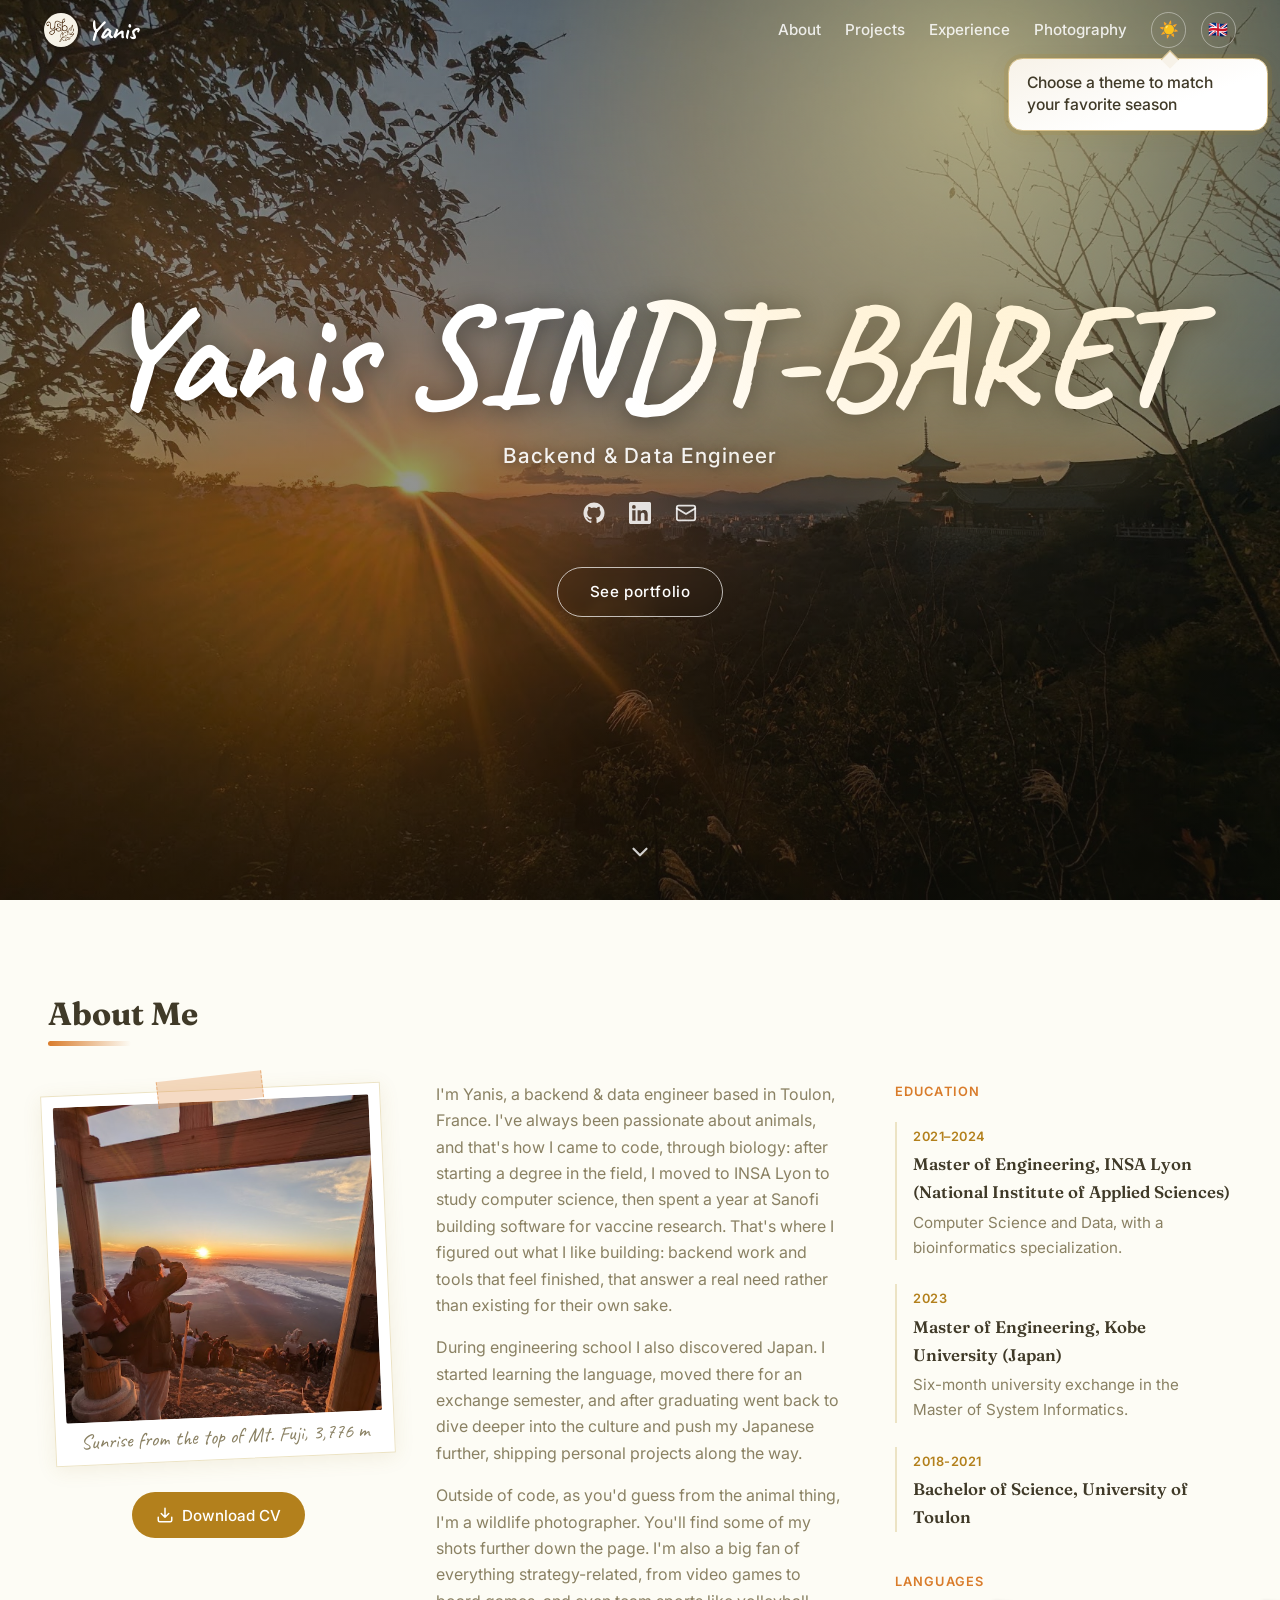
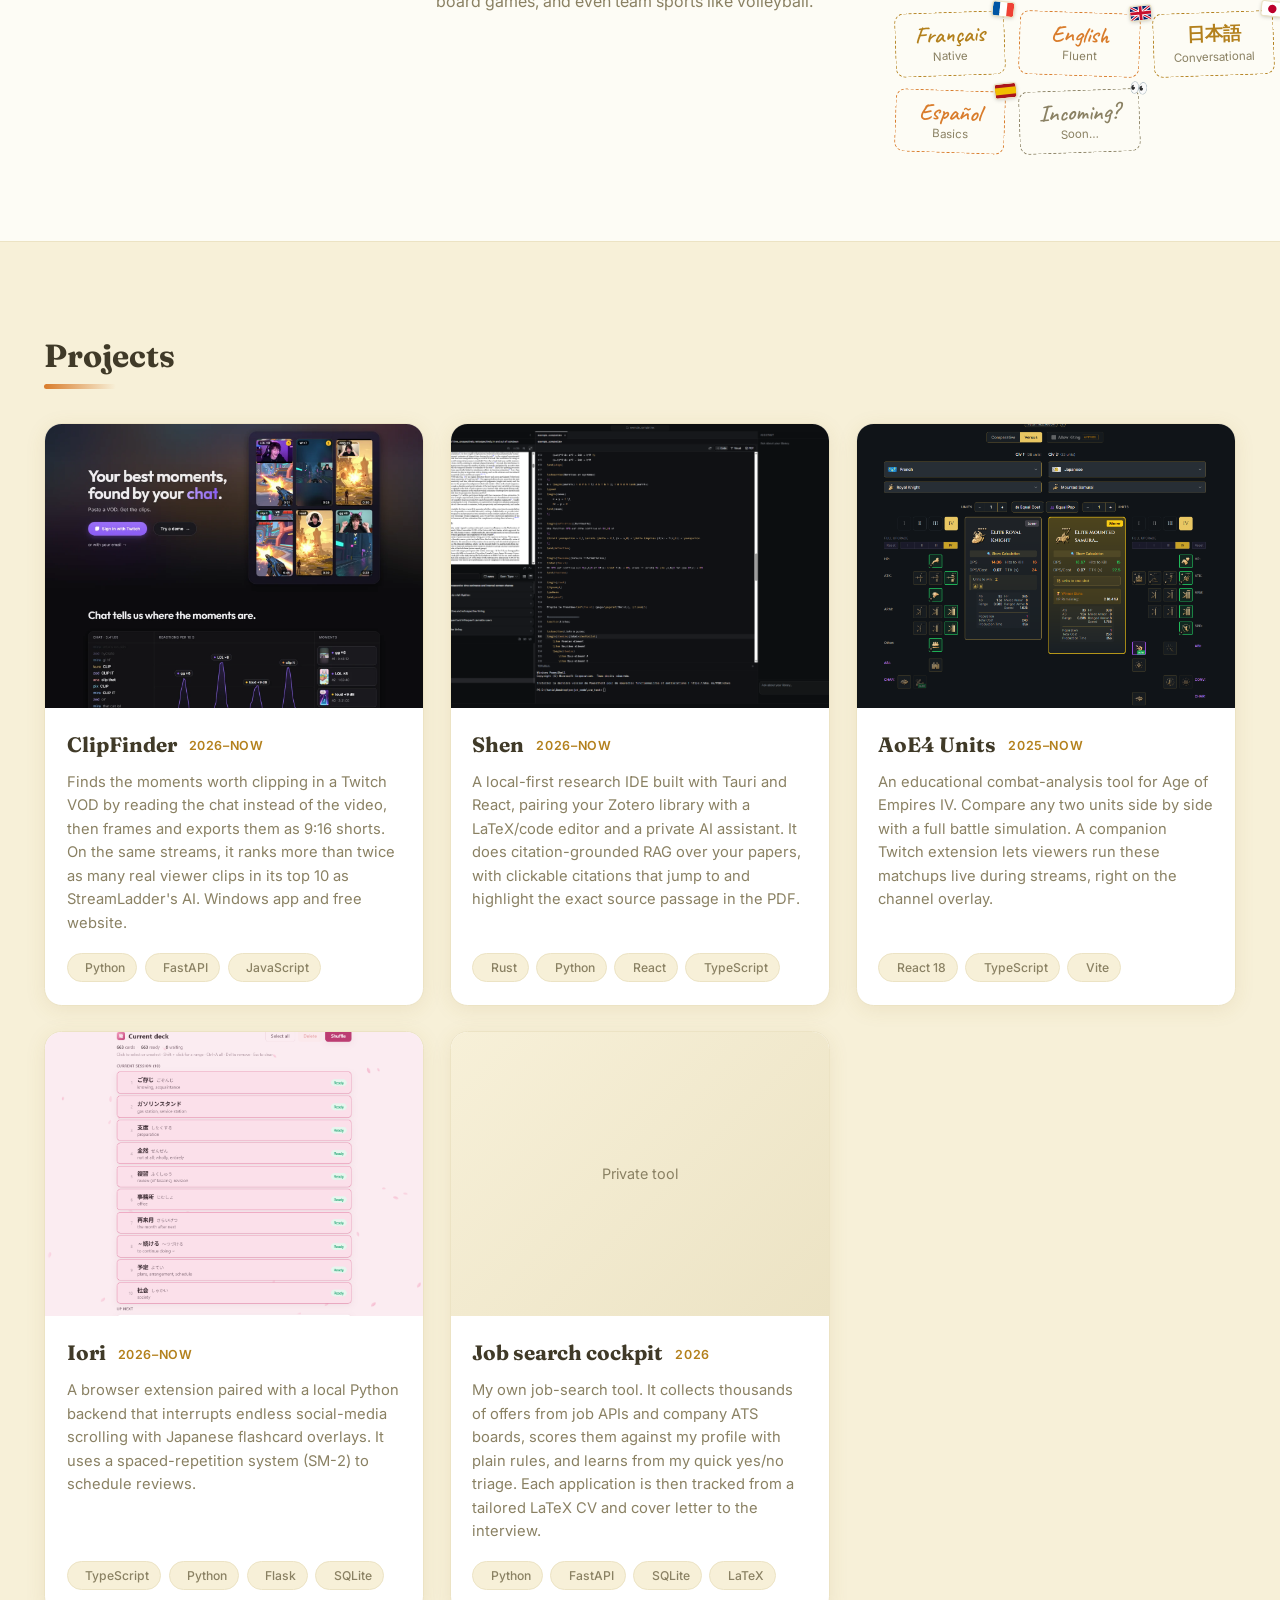
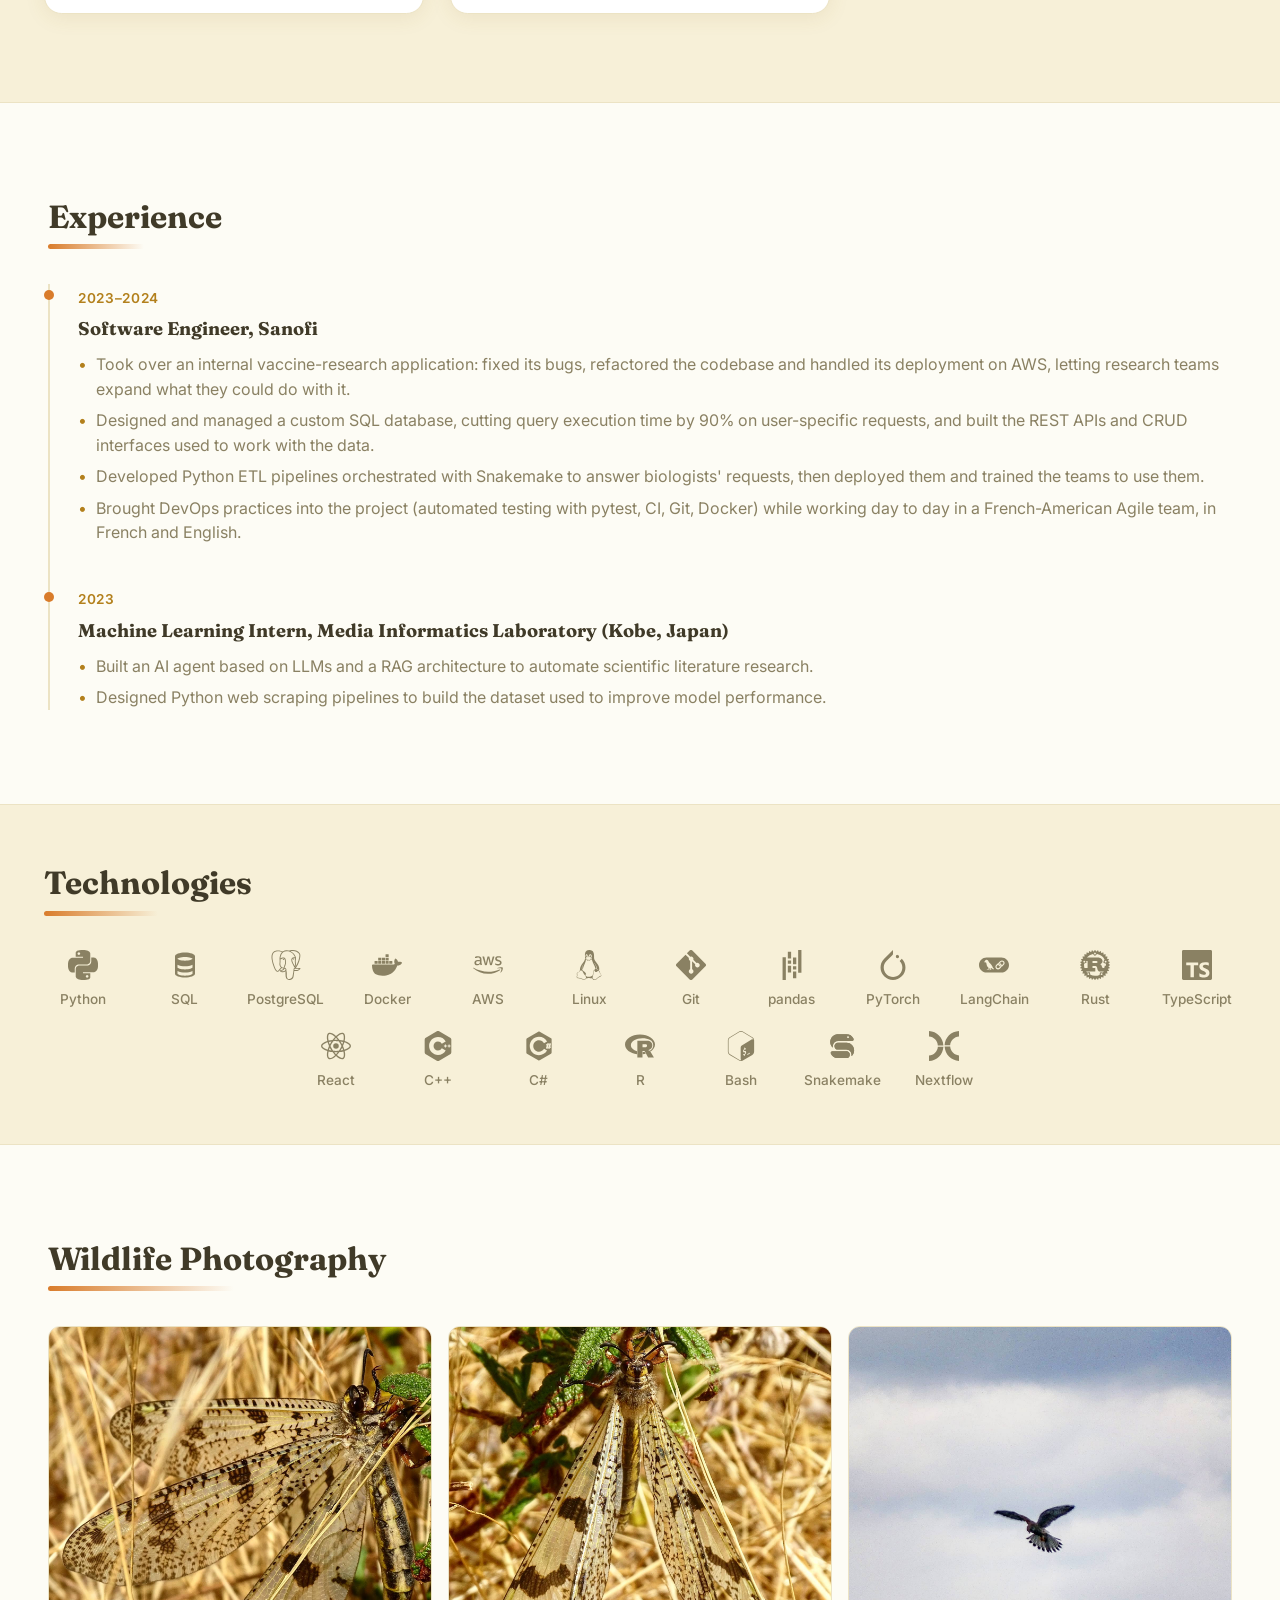
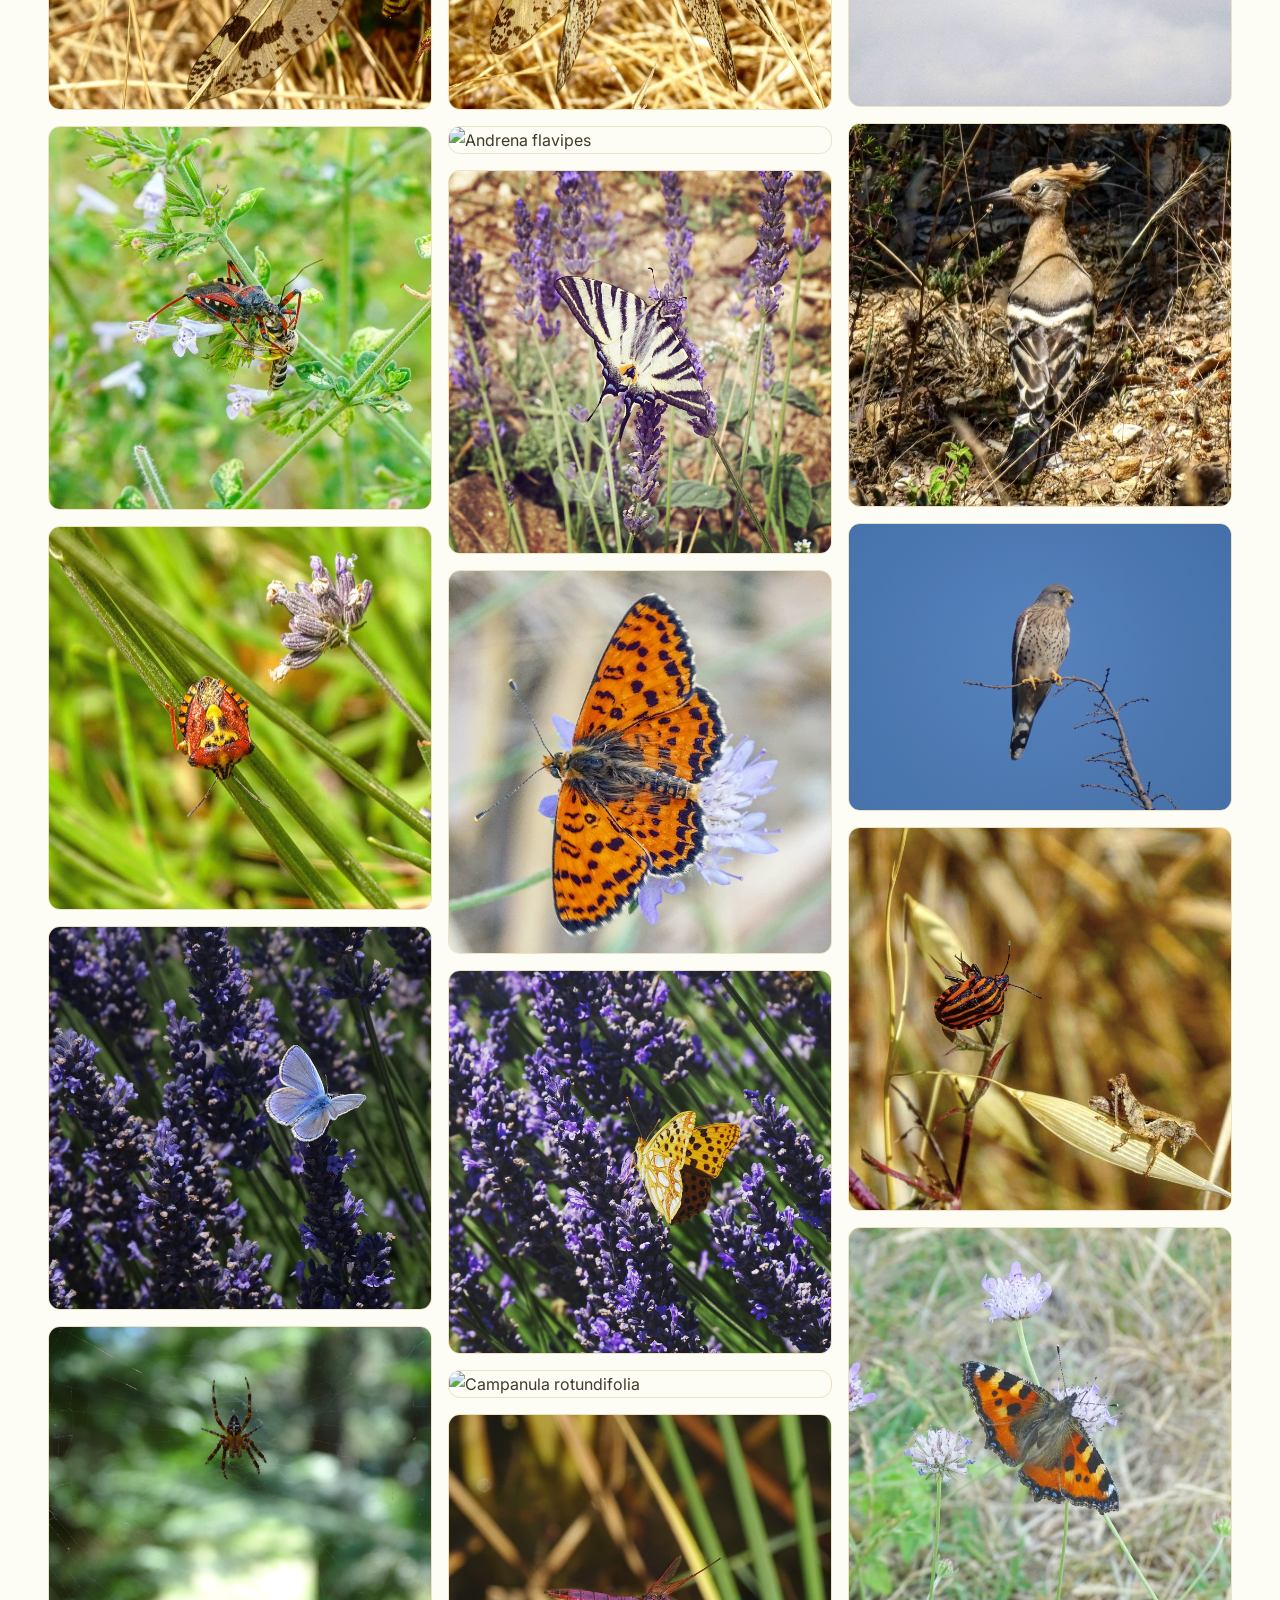
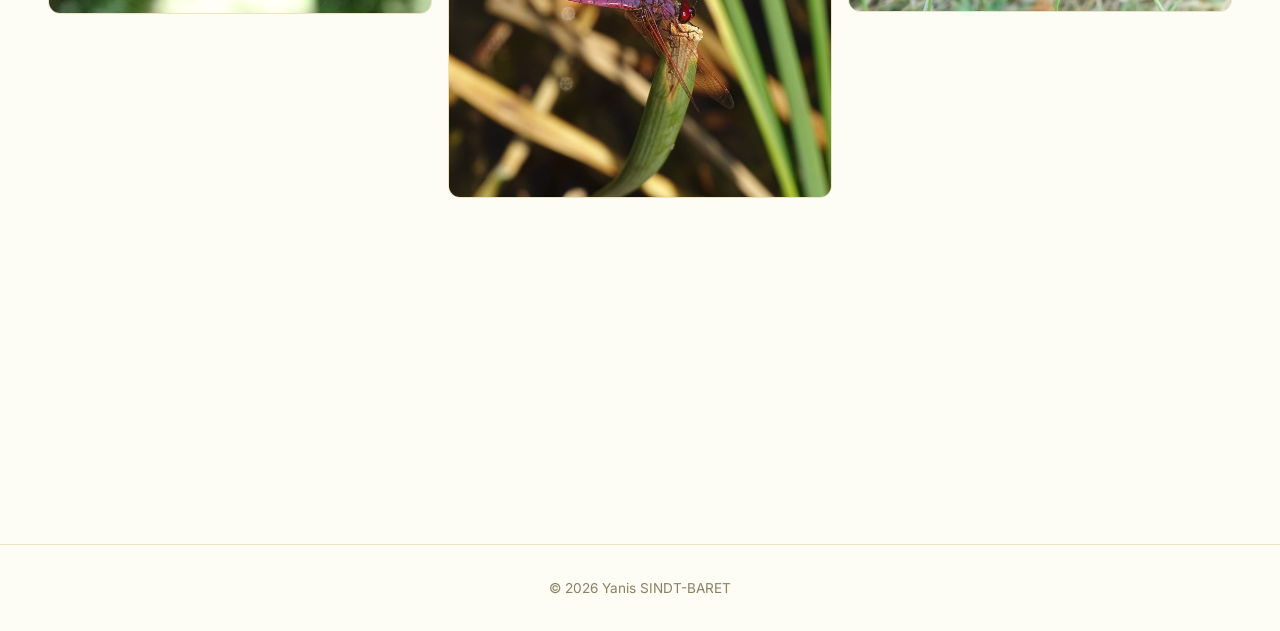
==== commit dfcbff3d: "[NEW] Add ClipFinder project page and job search cockpit card - ClipFinder: first card in the grid +" ====
--- a/index.html
+++ b/index.html
@@ -214,6 +214,38 @@
         <div class="project-grid">
 
           <article class="project-card reveal">
+            <a class="card-link" href="projects/clipfinder.html" aria-label="ClipFinder, project details"></a>
+            <div class="project-media">
+              <img src="assets/projects/clipfinder_card.webp" alt="ClipFinder screenshot">
+              <div class="project-links">
+                <a class="project-link" href="https://clipfinder.duckdns.org" target="_blank" rel="noopener"
+                  aria-label="ClipFinder live site">
+                  <svg viewBox="0 0 24 24" width="19" height="19" fill="none" stroke="currentColor" stroke-width="2"
+                    stroke-linecap="round" stroke-linejoin="round">
+                    <path d="M18 13v6a2 2 0 0 1-2 2H5a2 2 0 0 1-2-2V8a2 2 0 0 1 2-2h6" />
+                    <path d="M15 3h6v6" />
+                    <path d="M10 14 21 3" />
+                  </svg>
+                </a>
+              </div>
+            </div>
+            <div class="project-body">
+              <h3 class="project-name">ClipFinder <span class="project-date"
+                  data-i18n="clipfinder.yearRange">2026–now</span></h3>
+              <p class="project-desc" data-i18n="project.clipfinder.desc">
+                Finds the moments worth clipping in a Twitch VOD by reading the chat instead of the video,
+                then frames and exports them as 9:16 shorts. On the same streams, it ranks more than twice as many real
+                viewer clips in its top 10 as StreamLadder's AI. Windows app and free website.
+              </p>
+              <ul class="project-stack">
+                <li><i class="devicon-python-plain colored"></i>Python</li>
+                <li><i class="devicon-fastapi-plain colored"></i>FastAPI</li>
+                <li><i class="devicon-javascript-plain colored"></i>JavaScript</li>
+              </ul>
+            </div>
+          </article>
+
+          <article class="project-card reveal">
             <a class="card-link" href="projects/shen.html" aria-label="Shen, project details"></a>
             <div class="project-media">
               <img src="assets/projects/Shen-project.png" alt="Shen screenshot">
@@ -311,7 +343,26 @@
             </div>
           </article>
 
-
+          <article class="project-card reveal">
+            <div class="project-media">
+              <div class="media-placeholder" data-i18n="searchjob.placeholder">Private tool</div>
+            </div>
+            <div class="project-body">
+              <h3 class="project-name">Job search cockpit <span class="project-date"
+                  data-i18n="searchjob.yearRange">2026</span></h3>
+              <p class="project-desc" data-i18n="project.searchjob.desc">
+                My own job-search tool. It collects thousands of offers from job APIs and company ATS boards,
+                scores them against my profile with plain rules, and learns from my quick yes/no triage. Each
+                application is then tracked from a tailored LaTeX CV and cover letter to the interview.
+              </p>
+              <ul class="project-stack">
+                <li><i class="devicon-python-plain colored"></i>Python</li>
+                <li><i class="devicon-fastapi-plain colored"></i>FastAPI</li>
+                <li><i class="devicon-sqlite-plain"></i>SQLite</li>
+                <li><i class="devicon-latex-original"></i>LaTeX</li>
+              </ul>
+            </div>
+          </article>
 
         </div>
       </div>
